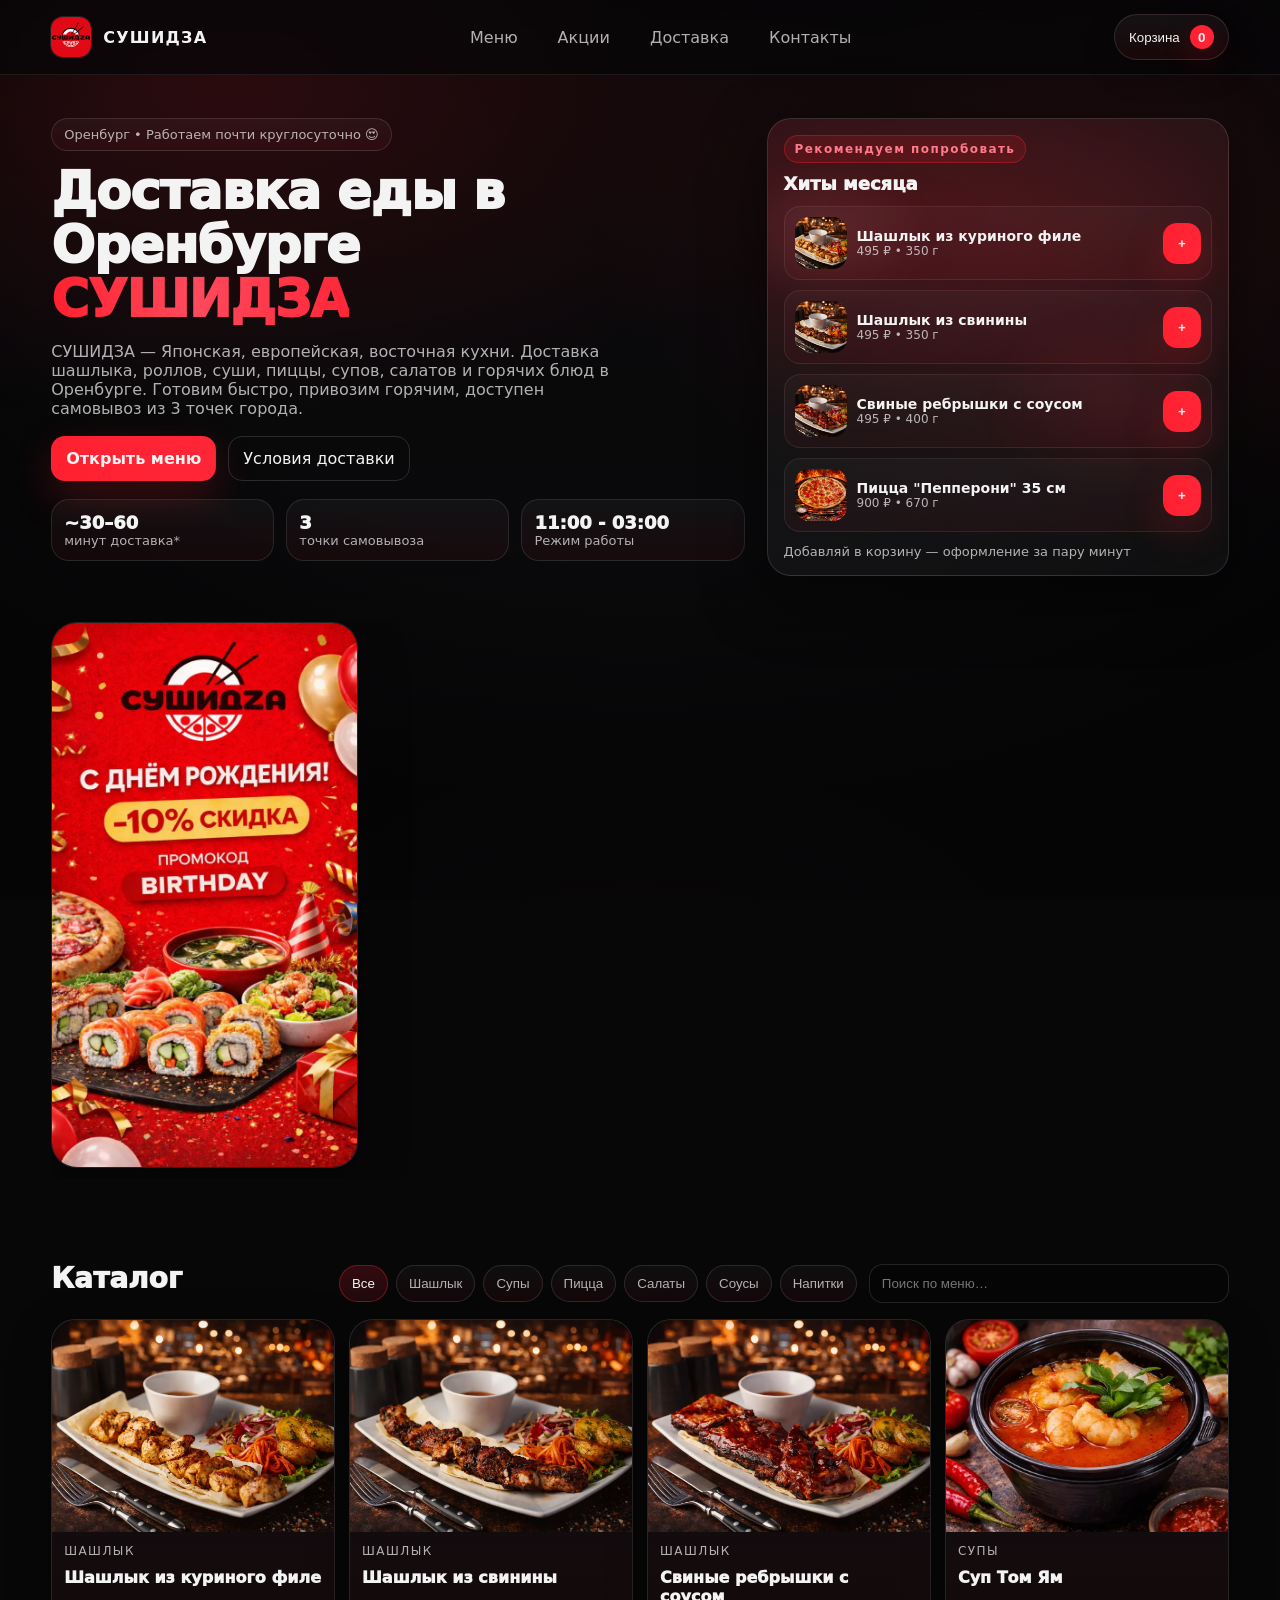
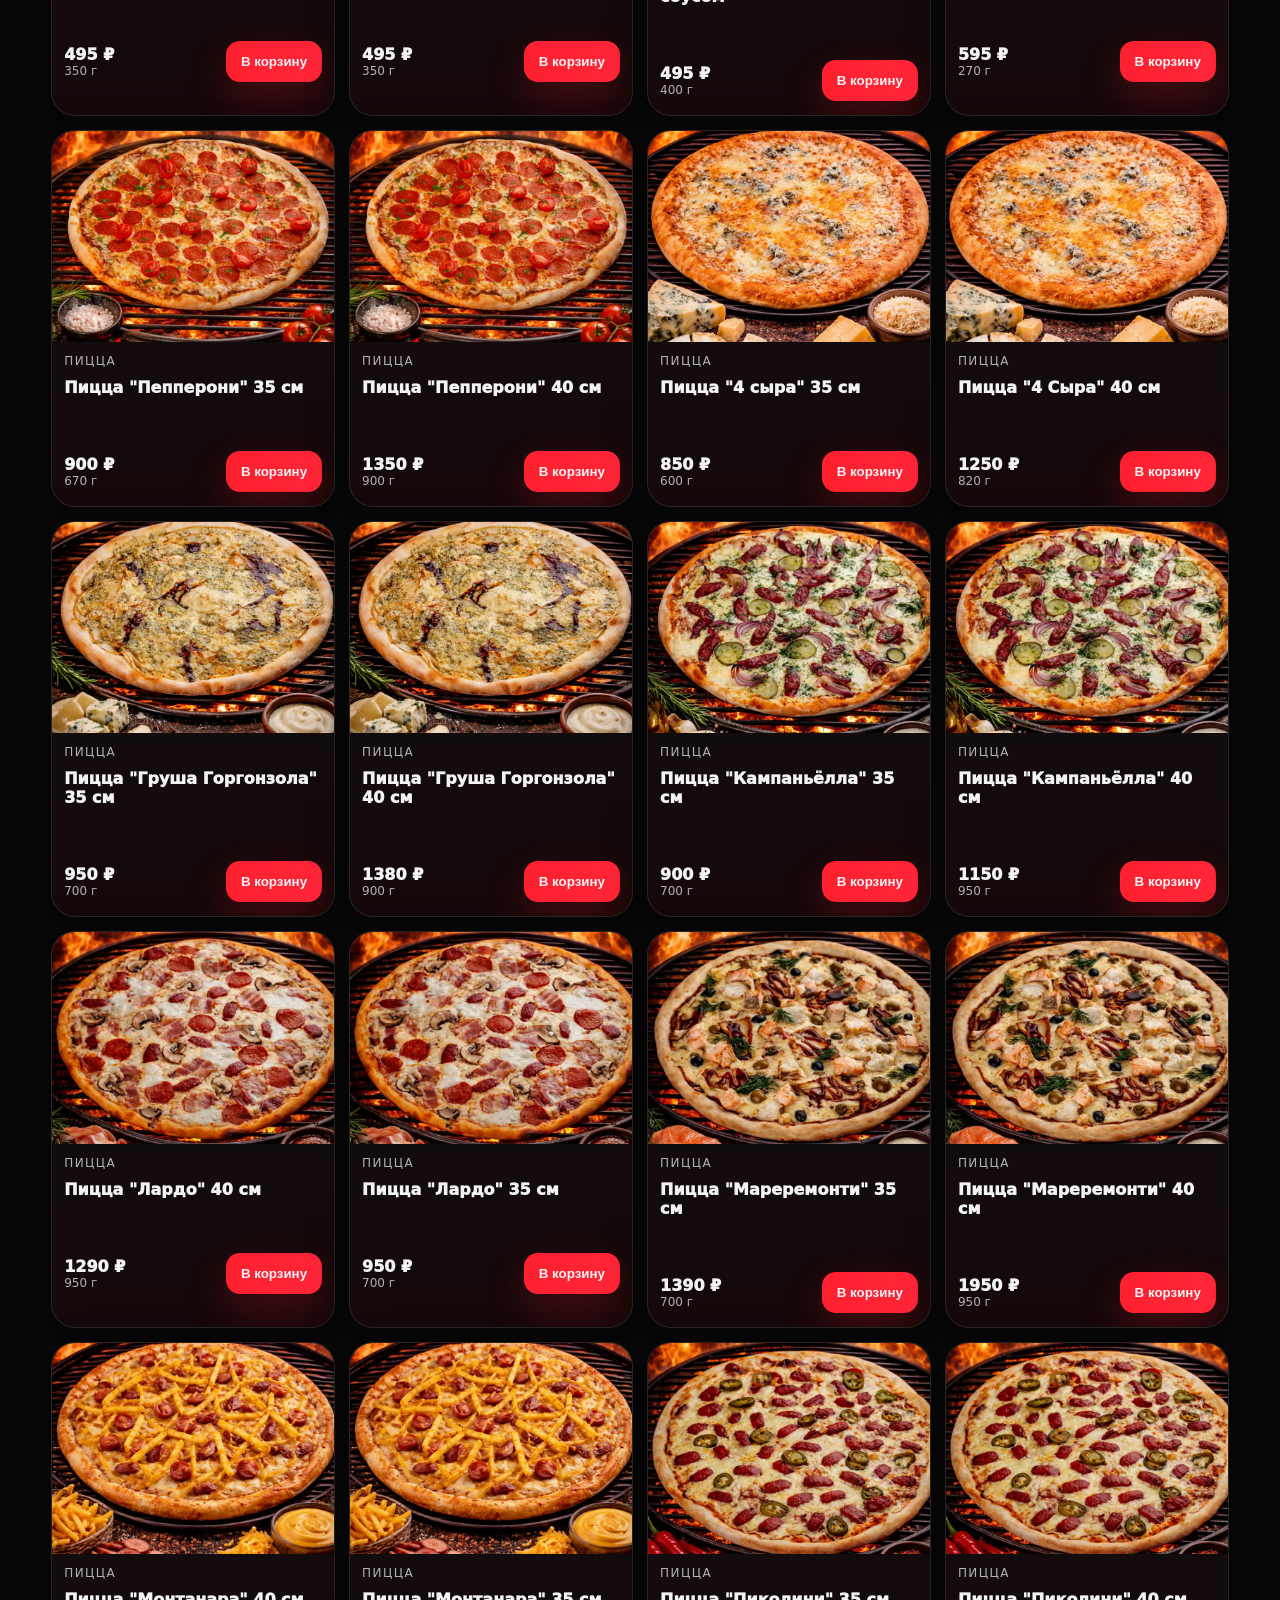
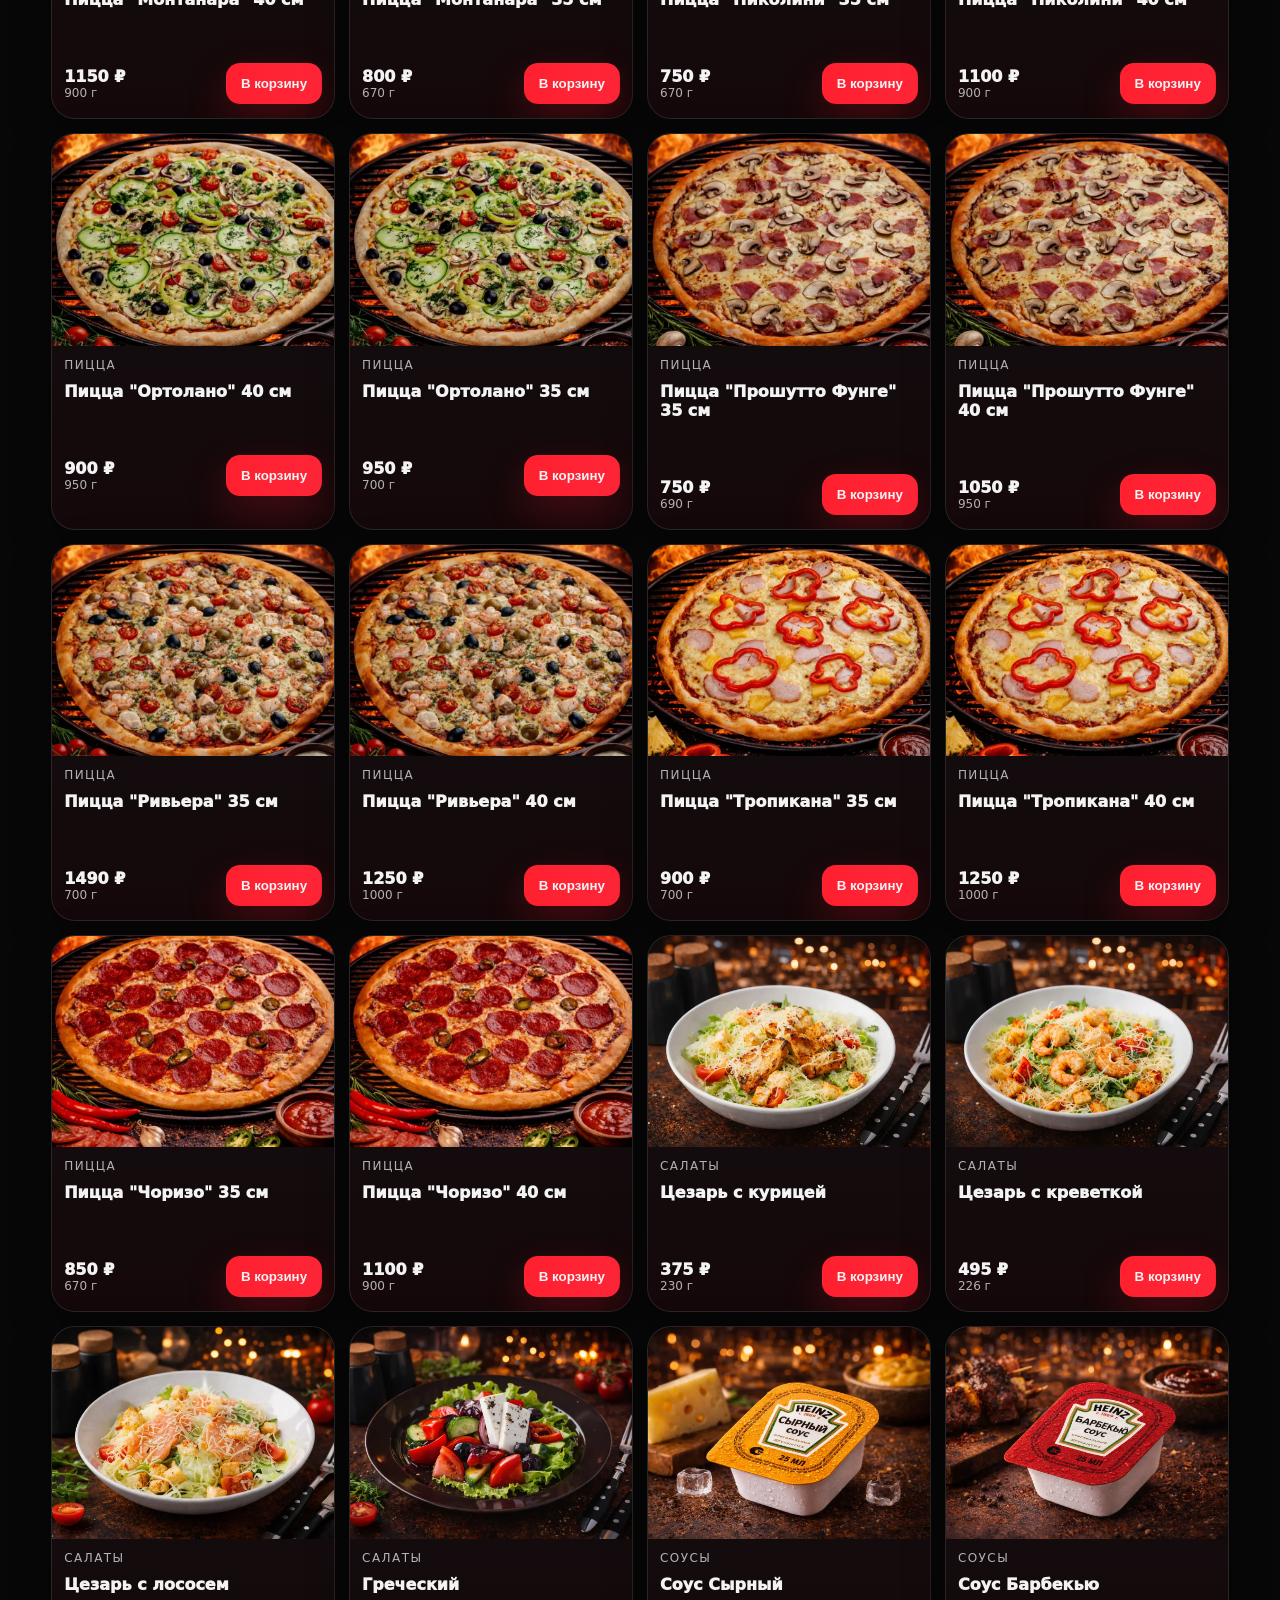
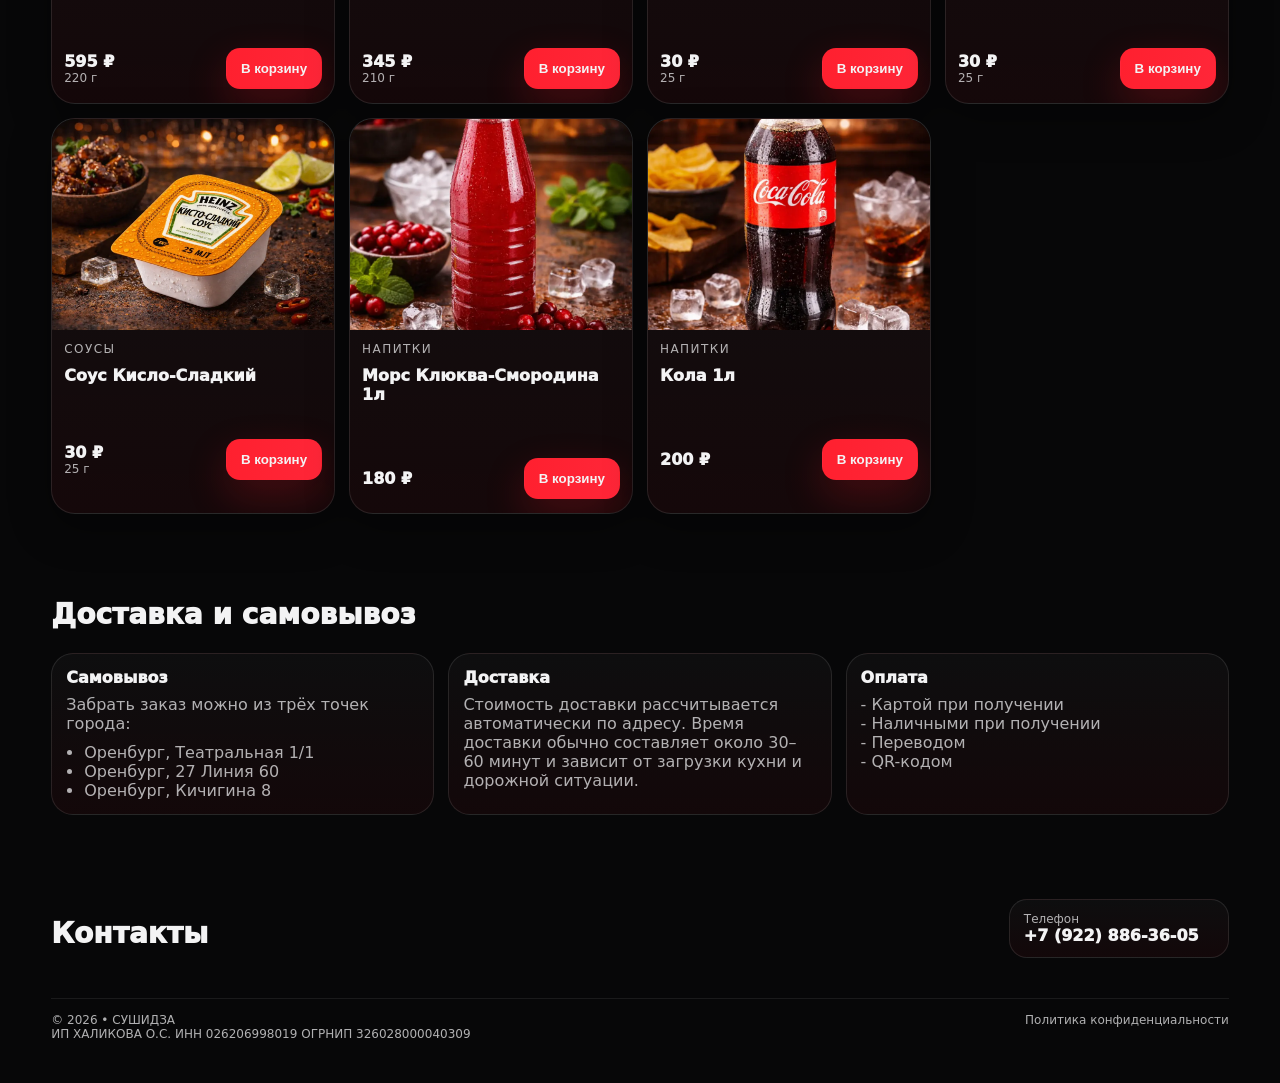
==== index.html @ 2ed4b6df "Update index.html" ====
<!doctype html>
<html lang="ru">
<head>
  <meta charset="utf-8" />
  <meta name="viewport" content="width=device-width,initial-scale=1" />
  <title id="pageTitle">Доставка еды в Оренбурге | СУШИДЗА – шашлык, роллы, пицца, суши</title>
  <meta id="metaDescription" name="description" content="Доставка еды в Оренбурге от СУШИДЗА: шашлык, роллы, суши, пицца, горячие блюда, супы и салаты. Самовывоз из 3 точек, удобный онлайн-заказ и быстрая доставка." />
  <meta name="keywords" content="доставка еды оренбург, доставка оренбург, заказать еду оренбург, еда на дом оренбург, доставка шашлыка оренбург, шашлык оренбург, гриль оренбург, bbq оренбург, доставка шашлыка на дом оренбург, доставка роллов оренбург, роллы оренбург, суши оренбург, доставка суши оренбург, пицца оренбург, доставка пиццы оренбург, горячие блюда оренбург, супы оренбург, салаты оренбург, ужин с доставкой оренбург, самовывоз оренбург, доставка еды круглосуточно оренбург, заказать роллы оренбург, заказать шашлык оренбург, вкусная доставка оренбург, ресторан доставки оренбург">

  <meta name="robots" content="index, follow, max-image-preview:large, max-snippet:-1, max-video-preview:-1" />
  <meta name="author" content="СУШИДЗА" />
  <meta name="geo.region" content="RU-ORE" />
  <meta name="geo.placename" content="Оренбург" />
  <link id="canonicalLink" rel="canonical" href="https://xn--56-6kcxlykhjd.xn--p1ai/" />

  <meta property="og:type" content="website" />
  <meta property="og:locale" content="ru_RU" />
  <meta id="ogSiteName" property="og:site_name" content="СУШИДЗА" />
  <meta id="ogTitle" property="og:title" content="Доставка еды в Оренбурге | СУШИДЗА – роллы, пицца, суши, шашлык" />
  <meta id="ogDescription" property="og:description" content="Доставка еды в Оренбурге: шашлык, пицца, роллы, суши, горячее, супы и салаты. Самовывоз из 3 точек, быстрое оформление заказа онлайн." />
  <meta id="ogUrl" property="og:url" content="https://xn--80ahjc8bm9a.xn--p1ai/" />
  <meta id="ogImage" property="og:image" content="https://xn--80ahjc8bm9a.xn--p1ai/assets/logo.png" />

  <meta name="twitter:card" content="summary_large_image" />
  <meta id="twitterTitle" name="twitter:title" content="Доставка еды в Оренбурге | СУШИДЗА" />
  <meta id="twitterDescription" name="twitter:description" content="Шашлык, роллы, суши, пицца и горячие блюда с доставкой по Оренбургу." />
  <meta id="twitterImage" name="twitter:image" content="https://xn--80ahjc8bm9a.xn--p1ai/assets/logo.png" />

  <script type="application/ld+json">
  {
    "@context": "https://schema.org",
    "@graph": [
      {
        "@type": "Restaurant",
        "@id": "https://xn--56-6kcxlykhjd.xn--p1ai/#restaurant",
        "name": "ПРОЖАРИМ",
        "url": "https://xn--80ahjc8bm9a.xn--p1ai/",
        "image": "https://xn--80ahjc8bm9a.xn--p1ai/assets/logo.png",
        "logo": "https://xn--80ahjc8bm9a.xn--p1ai/assets/logo.png",
        "telephone": ["+7 (922) 886-36-05"],
        "priceRange": "₽₽",
        "currenciesAccepted": "RUB",
        "paymentAccepted": "Наличные, карта, перевод, QR-код",
        "servesCuisine": ["Шашлык", "Гриль", "BBQ", "Пицца", "Суши", "Роллы", "Супы", "Салаты"],
        "areaServed": {
          "@type": "City",
          "name": "Оренбург"
        },
        "address": {
          "@type": "PostalAddress",
          "addressLocality": "Оренбург",
          "addressCountry": "RU"
        },
        "hasOfferCatalog": {
          "@type": "OfferCatalog",
          "name": "Меню доставки",
          "itemListElement": [
            { "@type": "OfferCatalog", "name": "Шашлык" },
            { "@type": "OfferCatalog", "name": "Горячие блюда" },
            { "@type": "OfferCatalog", "name": "Супы" },
            { "@type": "OfferCatalog", "name": "Салаты" },
            { "@type": "OfferCatalog", "name": "Пицца" },
            { "@type": "OfferCatalog", "name": "Напитки" }
          ]
        }
      },
      {
        "@type": "WebSite",
        "@id": "https://xn--80ahjc8bm9a.xn--p1ai/#website",
        "url": "https://xn--80ahjc8bm9a.xn--p1ai/",
        "name": "СУШИДЗА",
        "inLanguage": "ru-RU",
        "potentialAction": {
          "@type": "SearchAction",
          "target": "https://xn--80ahjc8bm9a.xn--p1ai/#menu",
          "query-input": "required name=search_term_string"
        }
      },
      {
        "@type": "BreadcrumbList",
        "itemListElement": [
          {
            "@type": "ListItem",
            "position": 1,
            "name": "Главная",
            "item": "https://xn--80ahjc8bm9a.xn--p1ai/"
          }
        ]
      }
    ]
  }
  </script>
  <link id="faviconLink" rel="icon" href="assets/logo.png" />
  <link id="customThemeStylesheet" rel="stylesheet" href="css/custom-theme.css" />
  <link rel="stylesheet" href="css/style.css" />

  <!-- Yandex Maps -->
  <script defer src="https://api-maps.yandex.ru/2.1/?apikey=62bb0bf1-3235-41f0-b3de-b09cfed11b52&lang=ru_RU"></script>

  <script defer src="js/app.js"></script>
</head>

<body>
  <div class="bg">
    <div class="embers"></div>
    <div class="vignette"></div>
  </div>

  <header class="header">
    <div class="wrap header__row">
      <a class="brand" href="#top" aria-label="СУШИДЗА">
        <img class="brand__logo" id="brandLogo" src="assets/logo.png" alt="СУШИДЗА" />
        <div class="brand__text">
          <div class="brand__name" id="brandName">СУШИДЗА</div>
          <div class="brand__sub" id="brandSub"></div>
        </div>
      </a>

      <nav class="nav">
        <a href="#menu" class="nav__link" id="navMenuLink">Меню</a>
        <a href="#promotions" class="nav__link" id="navPromotionsLink">Акции</a>
        <a href="#delivery" class="nav__link" id="navDeliveryLink">Доставка</a>
        <a href="#contacts" class="nav__link" id="navContactsLink">Контакты</a>
      </nav>

      <button class="cartBtn" id="openCart" type="button">
        <span class="cartBtn__label">Корзина</span>
        <span class="cartBtn__count" id="cartCount">0</span>
      </button>
    </div>
  </header>

  <main id="top">
    <section class="hero">
      <div class="wrap hero__grid">
        <div class="hero__content">
          <div class="pill" id="heroPill">Оренбург • Работаем почти круглосуточно 😍</div>
          <h1 class="hero__title" id="heroTitle">
            <span id="heroTitleText">Доставка еды в Оренбурге</span>
            <span class="grad"><br><span id="heroAccent">СУШИДЗА</span></span>
          </h1>
          <p class="hero__desc" id="heroDesc">
            СУШИДЗА — Японская, европейская, восточная кухни. Доставка шашлыка, роллов, суши, пиццы, супов, салатов и горячих блюд в Оренбурге. Готовим быстро, привозим горячим, доступен самовывоз из 3 точек города.
          </p>
          <div class="hero__cta">
            <a class="btn btn--primary" id="heroPrimaryBtn" href="#menu">Открыть меню</a>
            <a class="btn btn--ghost" id="heroSecondaryBtn" href="#delivery">Условия доставки</a>
          </div>

          <div class="hero__stats" id="heroStats">
            <div class="stat">
              <div class="stat__num">~30–60</div>
              <div class="stat__txt">минут доставка*</div>
            </div>
            <div class="stat">
              <div class="stat__num">3</div>
              <div class="stat__txt">точки самовывоза</div>
            </div>
            <div class="stat">
              <div class="stat__num">11:00 - 03:00</div>
              <div class="stat__txt">Режим работы</div>
            </div>
          </div>
        </div>

        <div class="hero__visual" aria-hidden="true">
          <div class="flameCard">
            <div class="flameCard__badge" id="hitsBadge">Рекомендуем попробовать</div>
            <div class="flameCard__title" id="hitsTitle">Хиты месяца</div>
            <div class="flameCard__list" id="hits"></div>
            <div class="flameCard__hint" id="hitsHint">Добавляй в корзину — оформление за пару минут</div>
          </div>
        </div>
      </div>
    </section>

    <section class="section promotionsSection" id="promotions">
      <div class="wrap">
        <div class="section__head">
          <h2 class="section__title"></h2>
        </div>

        <div class="promoSlider promoSlider--vertical" id="promoSlider" aria-label="Акции ресторана"></div>
      </div>
    </section>

    <section class="section" id="menu">
      <div class="wrap">
        <div class="section__head">
          <h2 class="section__title">Каталог</h2>
          <div class="section__tools">
            <div class="tabs" id="categoryTabs"></div>
            <div class="search">
              <input id="search" type="search" placeholder="Поиск по меню…" autocomplete="off">
            </div>
          </div>
        </div>

        <div class="grid" id="products"></div>
      </div>
    </section>

    <section class="section" id="delivery">
      <div class="wrap">
        <div class="section__head">
          <h2 class="section__title">Доставка и самовывоз</h2>
        </div>

        <div class="infoGrid">
          <article class="infoCard">
            <div class="infoCard__title">Самовывоз</div>
            <div class="infoCard__text">Забрать заказ можно из трёх точек города:</div>
            <ul class="list" id="pickupPoints">
              <li>Оренбург, Театральная 1/1</li>
              <li>Оренбург, 27 Линия 60</li>
              <li>Оренбург, Кичигина 8</li>
            </ul>
          </article>

          <article class="infoCard">
            <div class="infoCard__title">Доставка</div>
            <div class="infoCard__text">Стоимость доставки рассчитывается автоматически по адресу. Время доставки обычно составляет около 30–60 минут и зависит от загрузки кухни и дорожной ситуации.</div>
          </article>

          <article class="infoCard">
            <div class="infoCard__title">Оплата</div>
            <div class="infoCard__text">- Картой при получении<br>- Наличными при получении<br>- Переводом<br>- QR-кодом</div>
          </article>
        </div>
      </div>
    </section>

    <section class="section" id="contacts">
      <div class="wrap">
        <div class="contacts">
          <div>
            <h2 class="section__title" id="contactsTitle">Контакты</h2>
          </div>
          <div class="contacts__cards" id="contactsCards">
            <div class="contactCard">
              <div class="contactCard__label">Телефон</div>
              <a class="contactCard__value" href="tel:+79228863605">+7 (922) 886-36-05</a>
            </div>
            <!--<div class="contactCard">
              <div class="contactCard__label">Телефон</div>
              <a class="contactCard__value" href="tel:+73532603605">+7 (3532) 603-605</a>
            </div>-->
          </div>
        </div>

        <div class="contactActions" id="contactActions">
          <!-- <a class="socialBtn" href="https://vk.com/prozharim" target="_blank" rel="noopener noreferrer" aria-label="ВКонтакте">
            <svg viewBox="0 0 24 24" aria-hidden="true"><path d="M4.6 7.9c.1-.3.4-.4.8-.4h2.7c.3 0 .5.1.6.4.7 1.7 1.4 3 2.3 4.2.3.4.5.5.7.5.2 0 .3-.1.3-.6V8.3c0-.5.1-.8.4-.8h2.4c.2 0 .4.1.5.2.1.1.1.3.1.5v2.1c0 .7 0 1.4-.1 2.1 0 .2.1.3.2.3.1 0 .3-.1.5-.3.9-.9 1.7-2 2.4-3.4.1-.3.4-.4.7-.4h2.7c.4 0 .7.2.5.6-.4 1-.9 1.9-1.5 2.8-.5.8-1.1 1.5-1.8 2.2-.2.2-.2.4 0 .6.7.6 1.3 1.2 1.9 1.9.6.7 1 1.3 1.4 2 .2.4 0 .6-.4.6h-3c-.4 0-.6-.1-.8-.4-.4-.6-.8-1.1-1.3-1.6-.5-.5-.9-.7-1.1-.6-.2.1-.3.3-.3.7v1.2c0 .4-.1.6-.2.7-.1.1-.3.2-.6.2h-1.4c-1 0-2-.4-3-1.1-1-.7-1.9-1.6-2.6-2.7-.8-1.1-1.4-2.4-1.9-3.8-.1-.2-.1-.4 0-.6Z" fill="currentColor"/></svg>
            <span>ВКонтакте</span>
           </a> -->
         <!-- <a class="socialBtn" href="https://www.rustore.ru/" target="_blank" rel="noopener noreferrer" aria-label="RuStore">
            <svg viewBox="0 0 24 24" aria-hidden="true"><path d="M6 4h12a2 2 0 0 1 2 2v12a2 2 0 0 1-2 2H9.5A5.5 5.5 0 0 1 4 14.5V6a2 2 0 0 1 2-2Zm2.2 4.2v7.6h2.2v-2.3h1.3c2 0 3.4-1.1 3.4-2.8 0-1.7-1.4-2.5-3.4-2.5H8.2Zm2.2 1.8h1c.9 0 1.4.3 1.4 1 0 .7-.5 1.1-1.4 1.1h-1V10Z" fill="currentColor"/></svg>
            <span>RuStore</span>
          </a>-->
          <!--<a class="socialBtn" href="assets/app.apk" download aria-label="Скачать APK">
            <svg viewBox="0 0 24 24" aria-hidden="true"><path d="M12 3a1 1 0 0 1 1 1v8.6l2.3-2.3a1 1 0 1 1 1.4 1.4l-4 4a1 1 0 0 1-1.4 0l-4-4a1 1 0 1 1 1.4-1.4L11 12.6V4a1 1 0 0 1 1-1Zm-7 14a1 1 0 0 1 1 1v1h12v-1a1 1 0 1 1 2 0v2a1 1 0 0 1-1 1H5a1 1 0 0 1-1-1v-2a1 1 0 0 1 1-1Z" fill="currentColor"/></svg>
            <span>Приложение на Android (.APK)</span>
          </a>-->
        </div>

        <footer class="footer">
          <div class="footer__line"></div>
          <div class="footer__row">
            <div class="muted" id="footerText">© 2026 • СУШИДЗА<br>ИП ХАЛИКОВА О.С. ИНН 026206998019 ОГРНИП 326028000040309</div>
            <a class="footer__policy" id="footerPolicyLink" href="privacy.html">Политика конфиденциальности</a>
          </div>
        </footer>
      </div>
    </section>
  </main>

  <section class="seoContent" aria-hidden="true">
    <div class="wrap">
      <h2 id="seoTitle">Доставка шашлыка, роллов, суши и пиццы в Оренбурге</h2>
      <div id="seoParagraphs">
      <p>СУШИДЗА — сервис доставки еды в Оренбурге. На сайте можно заказать шашлык, блюда на гриле, пиццу, роллы, суши, супы, салаты, горячее и напитки с доставкой на дом, в офис или на самовывоз.</p>
      <p>Нас ищут по запросам: доставка еды Оренбург, доставка шашлыка Оренбург, шашлык Оренбург, доставка роллов Оренбург, суши Оренбург, пицца Оренбург, еда на дом Оренбург, заказать ужин Оренбург, доставка еды круглосуточно Оренбург.</p>
      <p>Оформить заказ можно онлайн. Доступен самовывоз из точек по адресам: Театральная 1/1, 27 Линия 60, Кичигина 8. Стоимость доставки определяется при оформлении заказа по адресу клиента.</p>
      </div>
    </div>
  </section>


  <!-- CART DRAWER -->
  <div class="drawer" id="cartDrawer" aria-hidden="true">
    <div class="drawer__backdrop" id="closeCart"></div>
    <div class="drawer__panel">
      <div class="drawer__head">
        <div class="drawer__title">Корзина</div>
        <button class="iconBtn" id="closeCart2" type="button" aria-label="Закрыть">✕</button>
      </div>

      <div class="drawer__body">
        <div id="cartItems" class="cartItems"></div>
      </div>

      <div class="drawer__foot">
        <div class="sumRow">
          <div class="muted">Сумма</div>
          <div class="sumVal" id="cartSubtotal">0 ₽</div>
        </div>
        <button class="btn btn--primary w100" id="goCheckout" type="button">Оформить заказ</button>
      </div>
    </div>
  </div>

  <!-- CHECKOUT MODAL -->
  <div class="modal" id="checkoutModal" aria-hidden="true">
    <div class="modal__backdrop" id="closeCheckout"></div>
    <div class="modal__panel">
      <div class="modal__head">
        <div class="modal__title">Оформление заказа</div>
        <button class="iconBtn" id="closeCheckout2" type="button" aria-label="Закрыть">✕</button>
      </div>

      <form class="modal__body" id="checkoutForm">
        <div class="formGrid">
          <div class="field">
            <label>Имя</label>
            <input name="name" required placeholder="">
          </div>
          <div class="field">
            <label>Телефон</label>
            <input id="phoneInput" name="phone" required placeholder="+79999999999" inputmode="numeric" autocomplete="tel">
          </div>
        </div>

        <div class="field">
          <label>Способ получения</label>
          <div class="seg">
            <button class="seg__btn isOn" type="button" data-mode="delivery">Доставка</button>
            <button class="seg__btn" type="button" data-mode="pickup">Самовывоз</button>
          </div>
          <input type="hidden" name="mode" value="delivery">
        </div>

        <!-- Только Самовывоз -->
        <div class="field" id="pickupBlock" hidden>
          <label>Адрес самовывоза</label>
          <div class="selectWrap">
            <select name="pickupAddress" class="selectNative">
              <option>Оренбург, Театральная 1/1</option>
              <option>Оренбург, 27 Линия 60</option>
              <option>Оренбург, Кичигина 8</option>
            </select>
            <span class="selectCaret" aria-hidden="true"></span>
          </div>
        </div>

        <!-- Только Доставка -->
        <div id="deliveryBlock">
          <div class="formGrid">
            <div class="field field--suggest">
              <label>Адрес доставки</label>
              <input
                name="address"
                id="addressInput"
                placeholder=""
                autocomplete="off"
              >
              <div id="addressSuggest"></div>
              <!--<div class="hint">Начните вводить адрес и выберите подсказку или нажмите на карту</div>-->
            </div>
          </div>

          <div class="formGrid formGrid--3">
            <div class="field">
              <label>Подъезд</label>
              <input name="entrance" placeholder="">
            </div>
            <div class="field">
              <label>Этаж</label>
              <input name="floor" placeholder="">
            </div>
            <div class="field">
              <label>Квартира</label>
              <input name="flat" placeholder="">
            </div>
          </div>

          <div class="mapWrap">
            <div class="map" id="map"></div>
            <div class="mapInfo" id="mapInfo" hidden></div>
          </div>
        </div>

        <div class="formGrid">
          <div class="field">
            <label>Оплата</label>
            <div class="selectWrap">
              <select name="payment" id="paymentSelect" class="selectNative">
                <option value="cash">Наличными</option>
                <option value="card">Картой при получении</option>
                <option value="transfer">Переводом курьеру</option>
              </select>
              <span class="selectCaret" aria-hidden="true"></span>
            </div>
          </div>
          <div class="field">
            <label>Когда?</label>
            <div class="seg">
              <button class="seg__btn isOn" type="button" data-time="now">Ближайшее время</button>
              <button class="seg__btn" type="button" data-time="later">Указать дату и время</button>
            </div>
            <input type="hidden" name="whenType" value="now">
            <div id="timeBlock" hidden>
              <input type="datetime-local" name="whenDate">
            </div>
          </div>
        </div>

        <div class="formGrid">
          <div class="field" id="cashChangeBlock">
            <label>Сдача с</label>
            <input name="changeFrom" inputmode="numeric" placeholder="Например 2000">
          </div>
          <div class="field">
            <label>Приборы</label>
            <div class="selectWrap">
              <select id="cutlerySelect" name="cutlery" class="selectNative">
                <option value="1">1 персона</option>
                <option value="2">2 персоны</option>
                <option value="3">3 персоны</option>
                <option value="4">4 персоны</option>
                <option value="5">5 персон</option>
                <option value="6">6 персон</option>
                <option value="7">7 персон</option>
                <option value="8">8 персон</option>
                <option value="9">9 персон</option>
                <option value="10">10 персон</option>
              </select>
              <span class="selectCaret" aria-hidden="true"></span>
            </div>
            <!--<div class="hint">До 5 приборов бесплатно, дальше — 6 ₽ за каждый.</div>-->
          </div>
        </div>

        <div class="field">
          <label>Промокод</label>
          <div class="promoRow">
            <input id="promoCodeInput" name="promoCode" placeholder="Введите промокод" autocomplete="off">
            <button class="btn btn--ghost promoApplyBtn" type="button" id="applyPromoBtn">Применить</button>
          </div>
          <!--<div <class="hint" id="promoHint">Скидка применяется ко всей стоимости заказа, если промокод активен.</div>-->
        </div>

        <div class="field">
          <label>Комментарий</label>
          <input name="comment" placeholder="">
        </div>

        <div class="totalBox">
          <div class="totalRow">
            <span>Сумма</span><b id="sumProducts">0 ₽</b>
          </div>
          <div class="totalRow">
            <span>Доставка</span><b id="sumDelivery">—</b>
          </div>
          <div class="totalRow">
            <span>Приборы</span><b id="sumCutlery">0 ₽</b>
          </div>
          <div class="totalRow" id="nightMarkupRow" hidden>
            <span>Ночь +10%</span><b id="sumNight">0 ₽</b>
          </div>
          <div class="totalRow" id="promoDiscountRow" hidden>
            <span id="discountLabel">Промокод <span id="promoBadge">—</span></span><b id="sumPromoDiscount">0 ₽</b>
          </div>
          <div class="totalRow totalRow--grand">
            <span>Итого</span><b id="sumTotal">0 ₽</b>
          </div>
          <!--<div class="muted small">После отправки заказ улетит в Telegram оператору.</div>-->
        </div>

        <div class="vpn-warning">
  ⚠️ Если заказ не оформляется, то включите VPN<br>Либо закажите по телефону:<br><a href="tel:+79228863605">+7 (922) 886-36-05</a>
        </div>
        
        <button class="btn btn--primary w100" type="submit" id="submitOrder">
          Отправить заказ
        </button>

        <div class="toast" id="toast" role="status" aria-live="polite"></div>
      </form>
    </div>
  </div>
  <button class="backToTop" id="backToTop" type="button" aria-label="Наверх">
    <svg viewBox="0 0 24 24" aria-hidden="true"><path d="M12 5a1 1 0 0 1 .7.3l6 6a1 1 0 1 1-1.4 1.4L13 8.4V19a1 1 0 1 1-2 0V8.4l-4.3 4.3a1 1 0 0 1-1.4-1.4l6-6A1 1 0 0 1 12 5Z" fill="currentColor"/></svg>
  </button>
</body>
</html>
---- css/custom-theme.css ----
/* Дополнительные стили из панели управления */
---- css/style.css ----
:root{
  --bg:#070708;
  --bg2:#0b0b0d;
  --card:rgba(255,255,255,.06);
  --card2:rgba(255,255,255,.08);
  --stroke:rgba(255,255,255,.12);
  --txt:#f3f3f4;
  --muted:rgba(243,243,244,.72);

  --accent:#ff202f;
  --accent2:#ff2638;
  --accentSoft:#ff7a8b;

  --accentRgb:255,32,47;
  --accent2Rgb:255,38,56;
  --accentSoftRgb:255,122,139;

  --shadow: 0 20px 60px rgba(0,0,0,.55);
  --r:18px;
  --r2:24px;
}

*{box-sizing:border-box}
[hidden]{display:none !important;}
html,body{height:100%}

body{
  margin:0;
  font-family:ui-sans-serif,system-ui,-apple-system,Segoe UI,Roboto,Arial;
  background:var(--bg);
  color:var(--txt);
  overflow-x:hidden;
  padding-top:76px;
}

a{color:inherit;text-decoration:none}
.wrap{width:min(1180px,92vw);margin:0 auto}

.bg{
  position:fixed; inset:0;
  background:
    radial-gradient(1200px 600px at 18% 10%, rgba(var(--accentRgb),.14), transparent 55%),
    radial-gradient(900px 600px at 85% 25%, rgba(var(--accent2Rgb),.10), transparent 55%),
    radial-gradient(800px 600px at 50% 120%, rgba(var(--accentSoftRgb),.06), transparent 55%),
    linear-gradient(180deg,var(--bg),var(--bg2));
  z-index:-3;
}

.embers{
  position:absolute; inset:-40px;
  background-image:
    radial-gradient(2px 2px at 20% 30%, rgba(var(--accent2Rgb),.55), transparent 60%),
    radial-gradient(2px 2px at 70% 60%, rgba(var(--accentRgb),.45), transparent 60%),
    radial-gradient(1px 1px at 40% 80%, rgba(var(--accentSoftRgb),.35), transparent 60%),
    radial-gradient(1px 1px at 80% 20%, rgba(var(--accentSoftRgb),.25), transparent 60%);
  filter:blur(.2px);
  opacity:.55;
  animation:float 8s ease-in-out infinite;
}

@keyframes float{
  0%,100%{transform:translateY(0)}
  50%{transform:translateY(18px)}
}

.vignette{
  position:absolute; inset:0;
  background:radial-gradient(1200px 800px at 50% 20%, transparent 45%, rgba(0,0,0,.55) 78%);
  z-index:-2;
}

.header{
  position:fixed;
  top:0; left:0; right:0;
  z-index:20;
  background:rgba(6,6,7,.72);
  backdrop-filter:blur(14px);
  border-bottom:1px solid rgba(255,255,255,.08);
  transform:none !important;
  opacity:1 !important;
  visibility:visible !important;
}

.header__row{
  display:flex; align-items:center; justify-content:space-between;
  padding:14px 0;
  gap:16px;
}

.brand{display:flex; align-items:center; gap:12px}
.brand__logo{
  width:40px; height:40px;
  border-radius:12px;
  box-shadow:0 0 0 1px rgba(255,255,255,.10);
}
.brand__name{font-weight:900; letter-spacing:.08em}
.brand__sub{font-size:12px; color:var(--muted); letter-spacing:.18em}

.nav{display:flex; gap:14px}
.nav__link{
  padding:10px 12px;
  border-radius:999px;
  color:var(--muted);
  border:1px solid transparent;
}
.nav__link:hover{
  color:var(--txt);
  border-color:rgba(255,255,255,.10);
  background:linear-gradient(180deg, rgba(255,255,255,.04), rgba(var(--accentRgb),.06));
}

.cartBtn{
  display:flex; align-items:center; gap:10px;
  padding:10px 14px;
  border-radius:999px;
  border:1px solid rgba(255,255,255,.12);
  background:linear-gradient(180deg, rgba(255,255,255,.05), rgba(var(--accentRgb),.07));
  color:var(--txt);
  cursor:pointer;
  box-shadow:0 12px 32px rgba(0,0,0,.22);
}
.cartBtn:hover{border-color:rgba(255,255,255,.22)}

.cartBtn__count{
  min-width:24px; height:24px;
  border-radius:999px;
  display:grid; place-items:center;
  background:linear-gradient(90deg,var(--accent),var(--accent2));
  font-weight:800;
  box-shadow:0 10px 30px rgba(var(--accentRgb),.22);
}

.hero{padding:42px 0 10px}

.hero__grid{
  display:grid;
  grid-template-columns:1.2fr .8fr;
  gap:22px;
  align-items:stretch;
}

@media (max-width:920px){
  .nav{display:none}
  .hero__grid{grid-template-columns:1fr}
}

.pill{
  display:inline-flex; gap:10px; align-items:center;
  padding:8px 12px;
  border-radius:999px;
  border:1px solid rgba(255,255,255,.12);
  background:linear-gradient(180deg, rgba(255,255,255,.04), rgba(var(--accentRgb),.06));
  color:var(--muted);
  font-size:13px;
}

.hero__title{
  margin:14px 0 8px;
  font-size:clamp(34px,4vw,54px);
  line-height:1.05;
  font-weight:950;
  letter-spacing:-.02em;
}

.grad{
  background:linear-gradient(90deg, var(--accent) 0%, #ff4a5d 48%, var(--accent2) 100%);
  -webkit-background-clip:text;
  background-clip:text;
  color:transparent;
}

.hero__desc{color:var(--muted); font-size:16px; max-width:56ch}
.hero__cta{display:flex; gap:12px; margin:18px 0; flex-wrap:wrap}

.btn{
  border:1px solid rgba(255,255,255,.14);
  background:linear-gradient(180deg, rgba(255,255,255,.04), rgba(var(--accentRgb),.06));
  color:var(--txt);
  padding:12px 14px;
  border-radius:14px;
  cursor:pointer;
  display:inline-flex; align-items:center; justify-content:center;
  gap:10px;
}
.btn:hover{border-color:rgba(255,255,255,.26)}

.btn--primary{
  border-color:transparent;
  background:linear-gradient(90deg,var(--accent),var(--accent2));
  box-shadow:0 16px 40px rgba(var(--accentRgb),.22);
  font-weight:900;
}
.btn--primary:hover{filter:saturate(1.06) brightness(1.02)}
.btn--ghost{background:transparent}
.w100{width:100%}

.hero__stats{
  display:grid;
  grid-template-columns:repeat(3,1fr);
  gap:12px;
  margin-top:8px;
}

.stat{
  border:1px solid rgba(255,255,255,.10);
  background:linear-gradient(180deg, rgba(255,255,255,.04), rgba(var(--accentRgb),.06));
  border-radius:var(--r);
  padding:12px;
}
.stat__num{font-weight:950; font-size:18px}
.stat__txt{color:var(--muted); font-size:13px}

.flameCard{
  height:100%;
  border-radius:var(--r2);
  border:1px solid rgba(255,255,255,.12);
  background:
    radial-gradient(900px 400px at 30% 20%, rgba(var(--accentRgb),.18), transparent 55%),
    rgba(255,255,255,.04);
  box-shadow:var(--shadow);
  padding:16px;
  position:relative;
  overflow:hidden;
}
.flameCard::after{
  content:"";
  position:absolute; inset:-60px;
  background:
    radial-gradient(180px 120px at 20% 30%, rgba(var(--accentSoftRgb),.22), transparent 60%),
    radial-gradient(220px 160px at 70% 60%, rgba(var(--accentRgb),.18), transparent 60%);
  filter:blur(14px);
  opacity:.65;
}
.flameCard > *{position:relative; z-index:1}

.flameCard__badge{
  display:inline-flex;
  padding:6px 10px;
  border-radius:999px;
  background:rgba(var(--accentRgb),.14);
  border:1px solid rgba(var(--accentRgb),.35);
  color:var(--accentSoft);
  font-weight:900;
  letter-spacing:.12em;
  font-size:12px;
}
.flameCard__title{margin:10px 0 12px; font-weight:950; font-size:18px}
.flameCard__list{display:grid; gap:10px}
.flameCard__hint{margin-top:12px; color:var(--muted); font-size:13px}

.section{padding:42px 0}
.section--dark{
  background:rgba(255,255,255,.02);
  border-top:1px solid rgba(255,255,255,.06);
  border-bottom:1px solid rgba(255,255,255,.06);
}

.section__head{
  display:flex; align-items:flex-end; justify-content:space-between;
  gap:16px; flex-wrap:wrap;
}
.section__title{margin:0 0 8px; font-size:28px; font-weight:950}
.section__tools{display:flex; gap:12px; align-items:center; flex-wrap:wrap}

.tabs{display:flex; gap:8px; flex-wrap:wrap}
.tab{
  padding:10px 12px;
  border-radius:999px;
  border:1px solid rgba(255,255,255,.12);
  background:linear-gradient(180deg, rgba(255,255,255,.03), rgba(var(--accentRgb),.06));
  color:var(--muted);
  cursor:pointer;
}
.tab.isOn{
  color:var(--txt);
  border-color:rgba(var(--accentRgb),.40);
  background:linear-gradient(180deg, rgba(var(--accentRgb),.18), rgba(var(--accent2Rgb),.10));
}

.search input{
  width:min(360px,86vw);
  padding:11px 12px;
  border-radius:14px;
  border:1px solid rgba(255,255,255,.12);
  background:rgba(0,0,0,.25);
  color:var(--txt);
  outline:none;
}
.search input:focus{border-color:rgba(var(--accentRgb),.45)}

.grid{
  display:grid;
  grid-template-columns:repeat(4,1fr);
  gap:14px;
  margin-top:16px;
}
@media (max-width:1100px){ .grid{grid-template-columns:repeat(3,1fr)} }
@media (max-width:780px){ .grid{grid-template-columns:repeat(2,1fr)} }

.card{
  border-radius:var(--r2);
  border:1px solid rgba(255,255,255,.10);
  background:linear-gradient(180deg, rgba(255,255,255,.04), rgba(var(--accentRgb),.06));
  overflow:hidden;
  display:flex;
  flex-direction:column;
  box-shadow:0 14px 40px rgba(0,0,0,.35);
  transition:transform .15s ease,border-color .15s ease;
}
.card:hover{transform:translateY(-2px); border-color:rgba(255,255,255,.18)}
.card__img{aspect-ratio:4/3; width:100%; object-fit:cover; background:#111}
.card__body{padding:12px 12px 14px; display:grid; gap:10px}
.card__cat{color:var(--muted); font-size:12px; letter-spacing:.12em; text-transform:uppercase}
.card__nameRow{display:flex; align-items:center; justify-content:space-between; gap:10px}
.card__name{font-weight:950}
.card__desc{color:var(--muted); font-size:13px; min-height:34px}
.card__row{display:flex; justify-content:space-between; align-items:center; gap:10px}
.price{font-weight:950}
.meta{color:var(--muted); font-size:12px}
.hitRow{display:flex; align-items:center; justify-content:space-between; gap:8px}
.variantSelect{
  min-width:84px;
  max-width:132px;
  padding:7px 28px 7px 10px;
  border-radius:999px;
  border:1px solid rgba(255,255,255,.12);
  background:linear-gradient(180deg, rgba(255,255,255,.08), rgba(var(--accentRgb),.08));
  color:var(--txt);
  font:inherit;
  font-size:12px;
  font-weight:800;
  outline:none;
  appearance:none;
  -webkit-appearance:none;
  background-image:linear-gradient(45deg, transparent 50%, rgba(255,255,255,.75) 50%),linear-gradient(135deg, rgba(255,255,255,.75) 50%, transparent 50%);
  background-position:calc(100% - 14px) calc(50% - 1px), calc(100% - 9px) calc(50% - 1px);
  background-size:5px 5px, 5px 5px;
  background-repeat:no-repeat;
}
.variantSelect:focus{border-color:rgba(var(--accentRgb),.45)}
.variantSelect--small{min-width:74px; max-width:106px; padding-right:24px; font-size:11px}
@media (max-width:560px){
  .card__nameRow{align-items:flex-start; flex-direction:column}
  .variantSelect{max-width:100%; width:100%}
}

.drawer,.modal{position:fixed; inset:0; display:none; z-index:50}
.drawer.isOn,.modal.isOn{display:block}
.drawer__backdrop,.modal__backdrop{position:absolute; inset:0; background:rgba(0,0,0,.66)}

.drawer__panel{
  position:absolute; right:0; top:0; bottom:0;
  width:min(420px,94vw);
  background:linear-gradient(180deg, rgba(16,8,10,.96), rgba(10,10,12,.96));
  border-left:1px solid rgba(255,255,255,.10);
  backdrop-filter:blur(16px);
  display:flex; flex-direction:column;
}

.drawer__head,.modal__head{
  display:flex; align-items:center; justify-content:space-between;
  padding:14px;
  border-bottom:1px solid rgba(255,255,255,.08);
}

.drawer__title,.modal__title{font-weight:950; font-size:16px}

.iconBtn{
  border:1px solid rgba(255,255,255,.12);
  background:linear-gradient(180deg, rgba(255,255,255,.05), rgba(var(--accentRgb),.07));
  color:var(--txt);
  border-radius:12px;
  padding:8px 10px;
  cursor:pointer;
}

.drawer__body{padding:12px 14px; overflow:auto; flex:1}
.drawer__foot{padding:14px; border-top:1px solid rgba(255,255,255,.08)}
.sumRow{display:flex; justify-content:space-between; align-items:center; margin-bottom:10px}
.sumVal{font-weight:950}

.cartItems{display:grid; gap:10px}
.cartItem{
  display:grid;
  grid-template-columns:52px 1fr auto;
  gap:10px; align-items:center;
  border:1px solid rgba(255,255,255,.08);
  background:linear-gradient(180deg, rgba(255,255,255,.03), rgba(var(--accentRgb),.05));
  border-radius:16px;
  padding:10px;
}
.cartItem img{width:52px; height:52px; border-radius:14px; object-fit:cover}
.cartItem__name{font-weight:900; font-size:14px}
.cartItem__meta{color:var(--muted); font-size:12px}

.qty{display:flex; gap:8px; align-items:center}
.qty button{
  width:34px; height:34px;
  border-radius:12px;
  border:1px solid rgba(255,255,255,.12);
  background:linear-gradient(180deg, rgba(255,255,255,.05), rgba(var(--accentRgb),.07));
  color:var(--txt);
  cursor:pointer;
  box-shadow:0 12px 32px rgba(0,0,0,.22);
}
.qty span{min-width:18px; text-align:center; font-weight:900}

.modal__panel{
  position:absolute; left:50%; top:50%;
  transform:translate(-50%,-50%);
  width:min(860px,94vw);
  max-height:90vh;
  overflow:hidden;
  background:linear-gradient(180deg, rgba(16,8,10,.96), rgba(10,10,12,.96));
  border:1px solid rgba(255,255,255,.12);
  border-radius:24px;
  box-shadow:var(--shadow);
  backdrop-filter:blur(16px);
}

.modal__body{padding:14px; overflow:auto; max-height:calc(90vh - 58px)}
.field{display:grid; gap:8px; margin-bottom:12px}
label{color:var(--muted); font-size:13px}

input,select{
  padding:12px 12px;
  border-radius:14px;
  border:1px solid rgba(255,255,255,.12);
  background:rgba(0,0,0,.26);
  color:var(--txt);
  outline:none;
}
input:focus,select:focus{border-color:rgba(var(--accentRgb),.45)}

.selectWrap{
  position:relative;
}

.selectNative{
  width:100%;
  appearance:none;
  -webkit-appearance:none;
  -moz-appearance:none;
  padding-right:44px;
  cursor:pointer;
  background:
    linear-gradient(180deg, rgba(255,255,255,.04), rgba(255,255,255,.02)),
    rgba(0,0,0,.26);
  box-shadow: inset 0 1px 0 rgba(255,255,255,.04);
}

.selectWrap:hover .selectNative{
  border-color:rgba(var(--accentRgb),.28);
}

.selectCaret{
  pointer-events:none;
  position:absolute;
  right:14px;
  top:50%;
  width:10px;
  height:10px;
  border-right:2px solid rgba(255,255,255,.78);
  border-bottom:2px solid rgba(255,255,255,.78);
  transform:translateY(-60%) rotate(45deg);
  opacity:.82;
}

.selectWrap::before{
  content:"";
  position:absolute;
  right:38px;
  top:10px;
  bottom:10px;
  width:1px;
  background:rgba(255,255,255,.08);
}

.formGrid{display:grid; grid-template-columns:1fr 1fr; gap:12px}
@media (max-width:760px){ .formGrid{grid-template-columns:1fr} }

.formGrid--3{grid-template-columns:repeat(3,1fr)}
@media (max-width:760px){ .formGrid--3{grid-template-columns:1fr} }

.seg{display:flex; gap:10px}
.seg__btn{
  flex:1;
  padding:12px;
  border-radius:14px;
  border:1px solid rgba(255,255,255,.12);
  background:linear-gradient(180deg, rgba(255,255,255,.03), rgba(var(--accentRgb),.06));
  color:var(--muted);
  cursor:pointer;
  font-weight:900;
}
.seg__btn.isOn{
  color:var(--txt);
  border-color:rgba(var(--accentRgb),.40);
  background:linear-gradient(180deg, rgba(var(--accentRgb),.18), rgba(var(--accent2Rgb),.10));
}

.hint{color:var(--muted); font-size:12px}

.mapWrap{
  border-radius:18px;
  overflow:hidden;
  border:1px solid rgba(255,255,255,.10);
}
.map{height:320px; background:#111}
.mapInfo{
  padding:10px 12px;
  border-top:1px solid rgba(255,255,255,.08);
  color:var(--muted);
  font-size:13px;
  background:linear-gradient(180deg, rgba(255,255,255,.03), rgba(var(--accentRgb),.05));
}

.totalBox{
  border:1px solid rgba(255,255,255,.10);
  background:linear-gradient(180deg, rgba(255,255,255,.03), rgba(var(--accentRgb),.05));
  border-radius:18px;
  padding:12px;
  margin:12px 0;
}
.totalRow{display:flex; justify-content:space-between; padding:6px 2px}
.totalRow--grand{
  border-top:1px solid rgba(255,255,255,.08);
  margin-top:6px;
  padding-top:10px;
}
.small{font-size:12px}

.infoGrid{
  display:grid;
  grid-template-columns:repeat(3,1fr);
  gap:14px;
  margin-top:14px;
}
@media (max-width:900px){ .infoGrid{grid-template-columns:1fr} }

.infoCard{
  border:1px solid rgba(255,255,255,.10);
  background:linear-gradient(180deg, rgba(255,255,255,.03), rgba(var(--accentRgb),.05));
  border-radius:22px;
  padding:14px;
}
.infoCard__title{font-weight:950; margin-bottom:8px}
.infoCard__text{color:var(--muted)}
.list{margin:10px 0 0; padding-left:18px; color:var(--muted)}

.contacts{
  display:flex; align-items:flex-end; justify-content:space-between;
  gap:16px; flex-wrap:wrap;
}
.contacts__cards{display:flex; gap:12px; flex-wrap:wrap}

.contactCard{
  border:1px solid rgba(255,255,255,.10);
  background:linear-gradient(180deg, rgba(255,255,255,.03), rgba(var(--accentRgb),.05));
  border-radius:18px;
  padding:12px 14px;
  min-width:220px;
}
.contactCard__label{color:var(--muted); font-size:12px}
.contactCard__value{font-weight:950; font-size:16px}

.footer{margin-top:22px}
.footer__line{height:1px; background:rgba(255,255,255,.08); margin:14px 0}
.footer__row{display:flex; justify-content:space-between; gap:12px; flex-wrap:wrap; font-size:12px}
.muted{color:var(--muted)}

.toast{
  display:none;
  margin-top:10px;
  padding:10px 12px;
  border-radius:14px;
  border:1px solid rgba(255,255,255,.12);
  background:linear-gradient(180deg, rgba(255,255,255,.04), rgba(var(--accentRgb),.06));
  color:var(--txt);
}
.toast.isOn{display:block}

.field--suggest{position:relative}

#addressSuggest{
  position:absolute;
  left:0; right:0;
  top:calc(100% + 6px);
  background:linear-gradient(180deg, rgba(18,8,10,.98), rgba(12,12,14,.98));
  border:1px solid rgba(255,255,255,.12);
  border-radius:12px;
  overflow:hidden;
  z-index:9999;
  max-height:240px;
  overflow-y:auto;
  box-shadow:0 18px 50px rgba(0,0,0,.55);
}

#addressSuggest .suggest__item{
  padding:10px 12px;
  cursor:pointer;
  color:rgba(255,255,255,.88);
}
#addressSuggest .suggest__item:hover{
  background:linear-gradient(180deg, rgba(255,255,255,.08), rgba(var(--accentRgb),.08));
}

/* ===== Fancy cart / custom selects / scrollbars ===== */
.cartBtn--pulse{
  animation:cartPulse .48s ease;
}

@keyframes cartPulse{
  0%{transform:scale(1)}
  45%{transform:scale(1.08)}
  100%{transform:scale(1)}
}

.flyToCart{
  position:fixed;
  z-index:99999;
  object-fit:cover;
  border-radius:18px;
  pointer-events:none;
  box-shadow:0 18px 40px rgba(0,0,0,.42);
  transition:transform .62s cubic-bezier(.2,.8,.2,1), opacity .62s ease;
  will-change:transform, opacity;
}

html{
  scrollbar-color: rgb(var(--accent2Rgb)) rgba(255,255,255,.08);
  scrollbar-width:thin;
}

*::-webkit-scrollbar{
  width:10px;
  height:10px;
}

*::-webkit-scrollbar-track{
  background:rgba(255,255,255,.05);
  border-radius:999px;
}

*::-webkit-scrollbar-thumb{
  background:linear-gradient(180deg, rgba(var(--accentRgb),.95), rgba(var(--accent2Rgb),.95));
  border-radius:999px;
  border:2px solid rgba(0,0,0,.15);
}

*::-webkit-scrollbar-thumb:hover{
  background:linear-gradient(180deg, rgba(var(--accentSoftRgb),.95), rgba(var(--accent2Rgb),.98));
}

.drawer__body,
.modal__body,
#addressSuggest{
  scrollbar-gutter:stable;
}

select option{
  background:#121214;
  color:var(--txt);
}

/* Promo / links / privacy */
.promoRow{display:grid;grid-template-columns:1fr auto;gap:10px;align-items:center}
.promoApplyBtn{white-space:nowrap;min-width:132px}
#promoBadge{display:inline-flex;align-items:center;justify-content:center;min-width:56px;padding:3px 8px;border-radius:999px;border:1px solid rgba(var(--accent2Rgb),.35);background:linear-gradient(180deg, rgba(var(--accentRgb),.18), rgba(var(--accent2Rgb),.12));color:var(--accentSoft);font-size:12px;font-weight:800;margin-left:6px}
.contactActions{display:flex;gap:10px;flex-wrap:wrap;margin-top:18px;justify-content:center}
.socialBtn{display:inline-flex;align-items:center;gap:10px;padding:10px 14px;border-radius:14px;border:1px solid rgba(255,255,255,.10);background:linear-gradient(180deg, rgba(255,255,255,.04), rgba(var(--accentRgb),.06));color:var(--txt);transition:transform .18s ease,border-color .18s ease,background .18s ease}
.socialBtn:hover{transform:translateY(-1px);border-color:rgba(var(--accent2Rgb),.38);background:rgba(var(--accentRgb),.12)}
.socialBtn svg{width:18px;height:18px;flex:0 0 18px}
.footer__policy{color:var(--muted);transition:color .18s ease}
.footer__policy:hover{color:var(--accentSoft)}
.policyPage .policyWrap{padding:34px 0 54px}
.policyCard{border:1px solid rgba(255,255,255,.10);background:linear-gradient(180deg, rgba(255,255,255,.04), rgba(var(--accentRgb),.06));border-radius:24px;padding:22px;box-shadow:0 14px 40px rgba(0,0,0,.25)}
.policyCard h1,.policyCard h2{margin:0 0 12px}
.policyCard h2{margin-top:24px;font-size:20px}
.policyCard p,.policyCard li{color:var(--muted);line-height:1.65}
.policyCard ul{margin:8px 0 0;padding-left:18px}

/* Promotions / back to top */
.promotionsSection{padding-top:12px}

.promoSlider{
  display:flex;
  gap:18px;
  margin-top:16px;
}

.promoSlider--vertical{
  overflow-x:auto;
  overflow-y:hidden;
  padding-bottom:10px;
  scroll-snap-type:x proximity;
  -webkit-overflow-scrolling:touch;
}

.promoSlider--vertical::-webkit-scrollbar{
  height:8px;
}

.promoSlider--vertical::-webkit-scrollbar-thumb{
  background:linear-gradient(90deg, rgba(var(--accentRgb),.72), rgba(var(--accent2Rgb),.72));
  border-radius:999px;
}

.promoSlide{
  position:relative;
  flex:0 0 clamp(220px, 24vw, 320px);
  aspect-ratio:9 / 16;
  border-radius:26px;
  overflow:hidden;
  border:1px solid rgba(255,255,255,.10);
  background:#0b0b0d;
  box-shadow:0 18px 48px rgba(0,0,0,.34);
  scroll-snap-align:start;
}

.promoSlide__img{
  display:block;
  width:100%;
  height:100%;
  object-fit:cover;
  object-position:center;
  background:#0b0b0d;
}

.promoSlide__content{
  display:none;
}

.promoSlide::before,
.promoSlide::after{
  display:none;
}

@media (max-width:900px){
  .promoSlider{
    gap:14px;
  }

  .promoSlide{
    flex-basis:min(72vw, 280px);
    border-radius:22px;
  }
}

.backToTop{
  position:fixed;
  right:20px;
  bottom:20px;
  width:52px;
  height:52px;
  display:grid;
  place-items:center;
  border-radius:18px;
  border:1px solid rgba(var(--accent2Rgb),.25);
  background:linear-gradient(180deg,rgba(var(--accentRgb),.95),rgba(var(--accent2Rgb),.95));
  color:#fff;
  box-shadow:0 18px 34px rgba(var(--accentRgb),.28);
  cursor:pointer;
  z-index:60;
  opacity:0;
  transform:translateY(16px) scale(.92);
  pointer-events:none;
  transition:opacity .22s ease,transform .22s ease,filter .18s ease;
}
.backToTop.isOn{opacity:1;transform:translateY(0) scale(1);pointer-events:auto}
.backToTop:hover{filter:brightness(1.06) saturate(1.04)}
.backToTop svg{width:22px;height:22px}


.businessNotice{padding:12px 14px;border-radius:16px;background:rgba(var(--accentRgb),.12);border:1px solid rgba(var(--accentRgb),.22);color:#ffd7dd;font-size:13px;line-height:1.45;margin:0 0 14px;}
.seg__btn.isDisabled{opacity:.45;cursor:not-allowed;pointer-events:none;}


.seoContent{position:absolute!important;left:-9999px!important;top:auto!important;width:1px!important;height:1px!important;overflow:hidden!important;opacity:0!important;pointer-events:none!important;}

:root[data-theme-mode="light"] body{
  color:var(--txt);
}
:root[data-theme-mode="light"] .header{
  background:rgba(255,255,255,.78);
  border-bottom:1px solid rgba(15,23,42,.08);
}
:root[data-theme-mode="light"] .nav__link,
:root[data-theme-mode="light"] .hero__desc,
:root[data-theme-mode="light"] .stat__txt,
:root[data-theme-mode="light"] .infoCard__text,
:root[data-theme-mode="light"] .muted,
:root[data-theme-mode="light"] .contactCard__label,
:root[data-theme-mode="light"] .flameCard__hint{
  color:var(--muted);
}
:root[data-theme-mode="light"] .cartBtn,
:root[data-theme-mode="light"] .btn,
:root[data-theme-mode="light"] .pill,
:root[data-theme-mode="light"] .stat,
:root[data-theme-mode="light"] .card,
:root[data-theme-mode="light"] .infoCard,
:root[data-theme-mode="light"] .contactCard,
:root[data-theme-mode="light"] .product,
:root[data-theme-mode="light"] .drawer,
:root[data-theme-mode="light"] .modal__dialog,
:root[data-theme-mode="light"] .search input,
:root[data-theme-mode="light"] .selectNative,
:root[data-theme-mode="light"] .field input,
:root[data-theme-mode="light"] .field textarea,
:root[data-theme-mode="light"] .field select{
  border-color:rgba(15,23,42,.1);
  background:rgba(255,255,255,.82);
  color:var(--txt);
}
:root[data-theme-mode="light"] .bg{
  background:
    radial-gradient(1200px 600px at 18% 10%, rgba(var(--accentRgb),.10), transparent 55%),
    radial-gradient(900px 600px at 85% 25%, rgba(var(--accent2Rgb),.08), transparent 55%),
    radial-gradient(800px 600px at 50% 120%, rgba(var(--accentSoftRgb),.06), transparent 55%),
    linear-gradient(180deg,var(--bg),var(--bg2));
}

.vpn-warning {
  font-size: 12px;
  color: rgba(255, 255, 255, 0.65);
  text-align: center;
  margin-bottom: 10px;
  padding: 8px 12px;

  backdrop-filter: blur(8px);
  background: rgba(255, 255, 255, 0.05);

  border: 1px solid rgba(255, 255, 255, 0.08);
  border-radius: 12px;
}
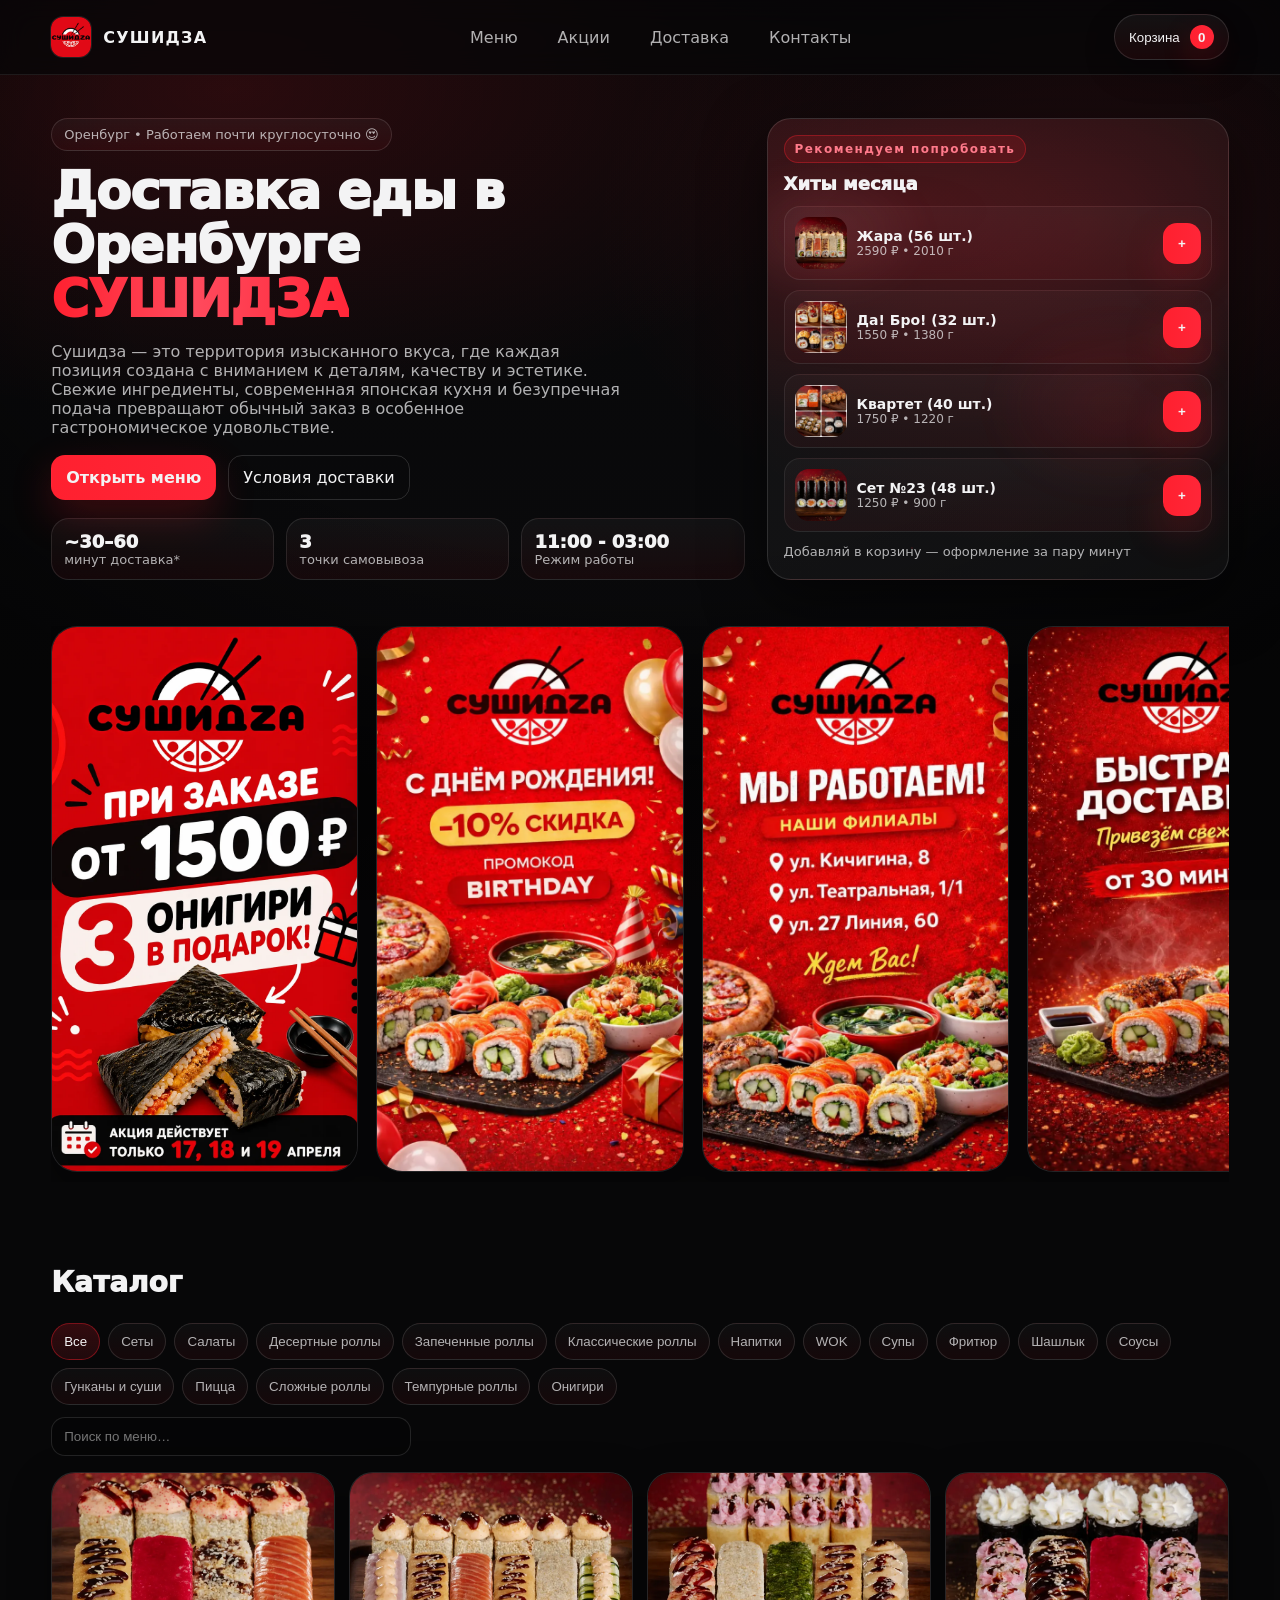
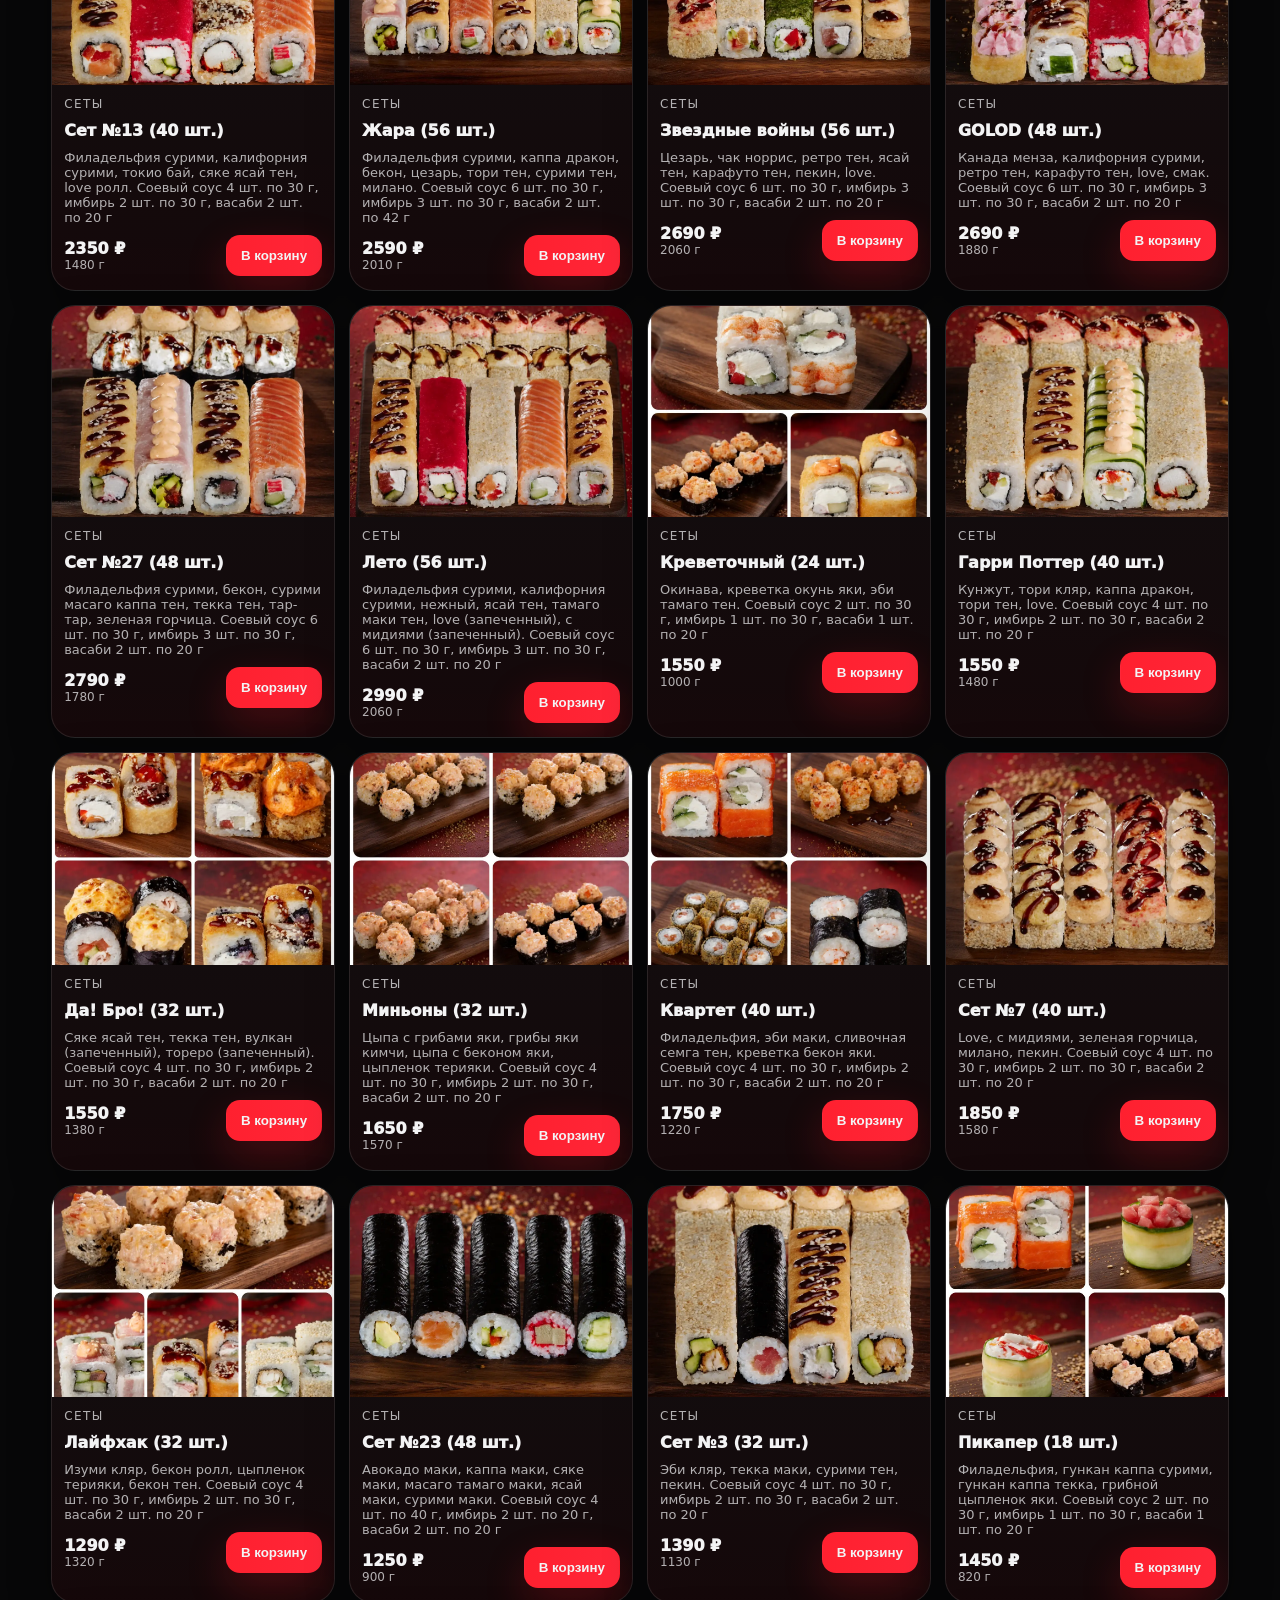
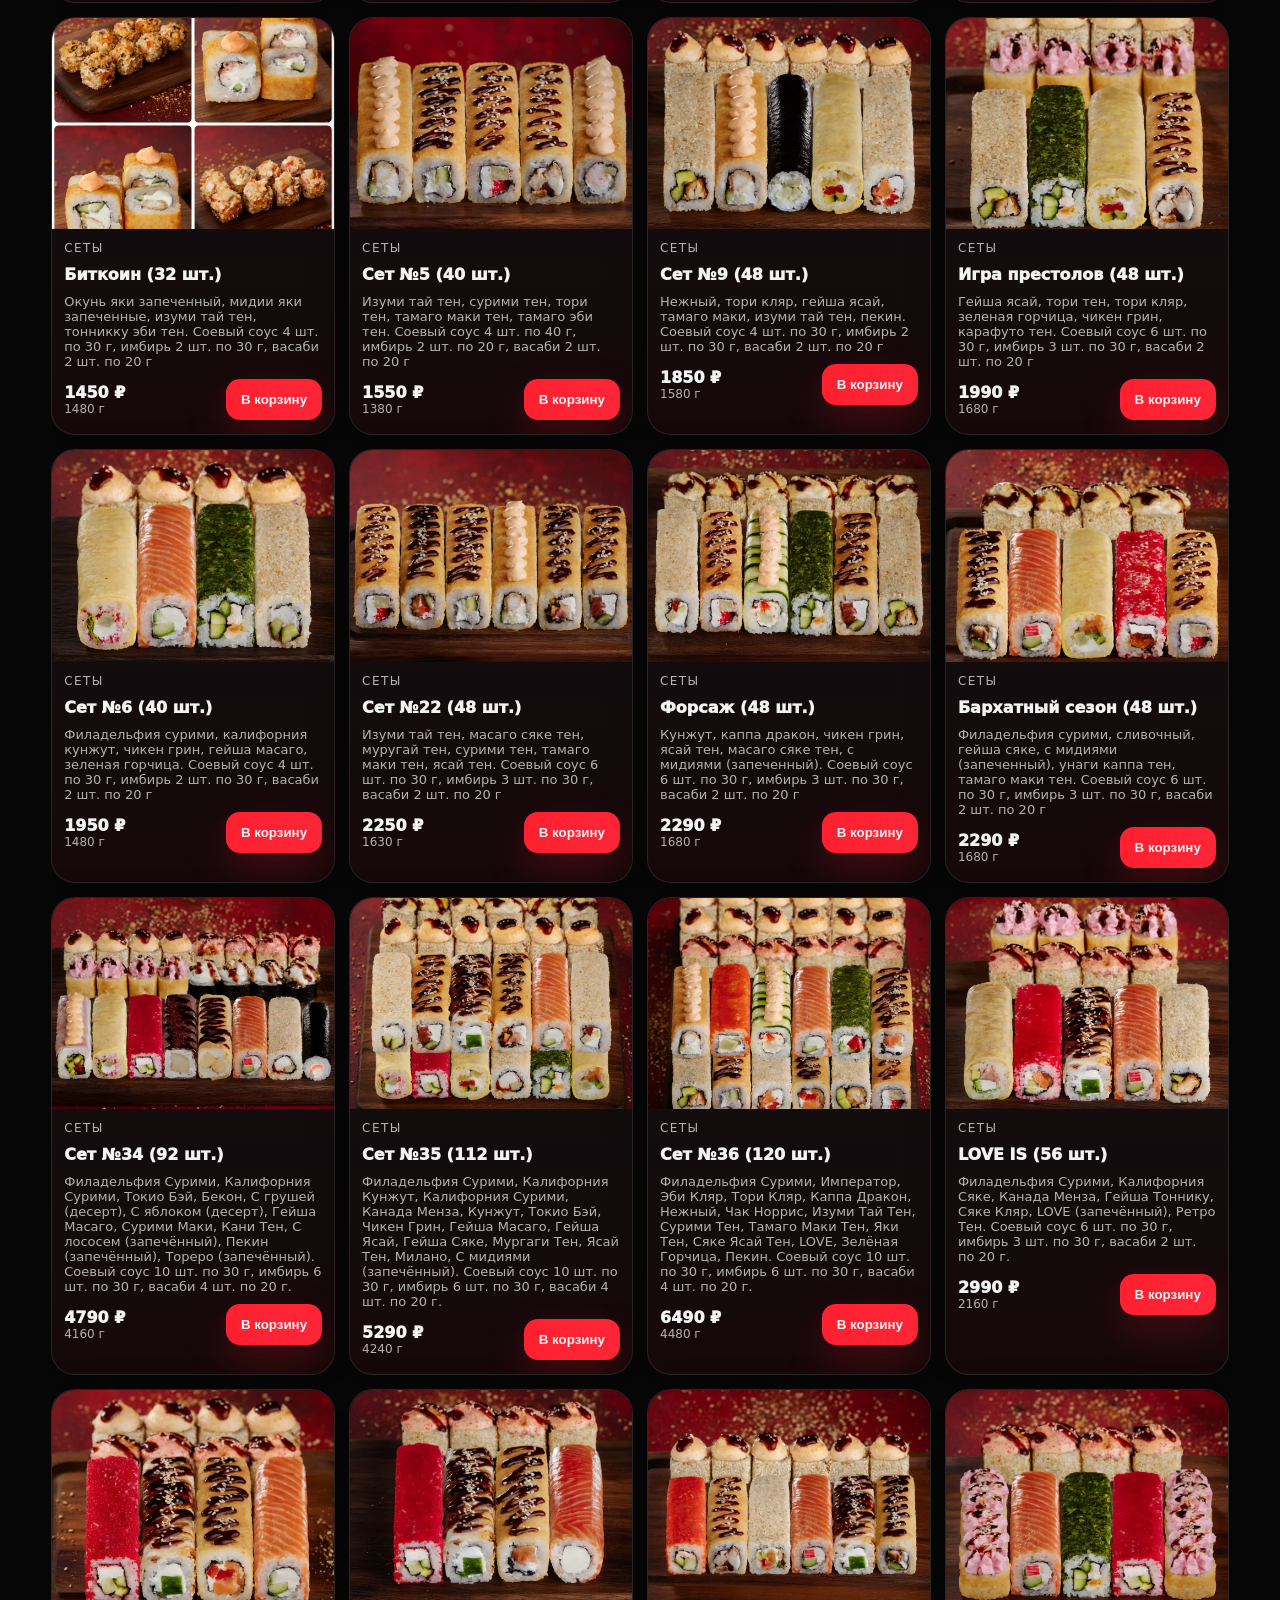
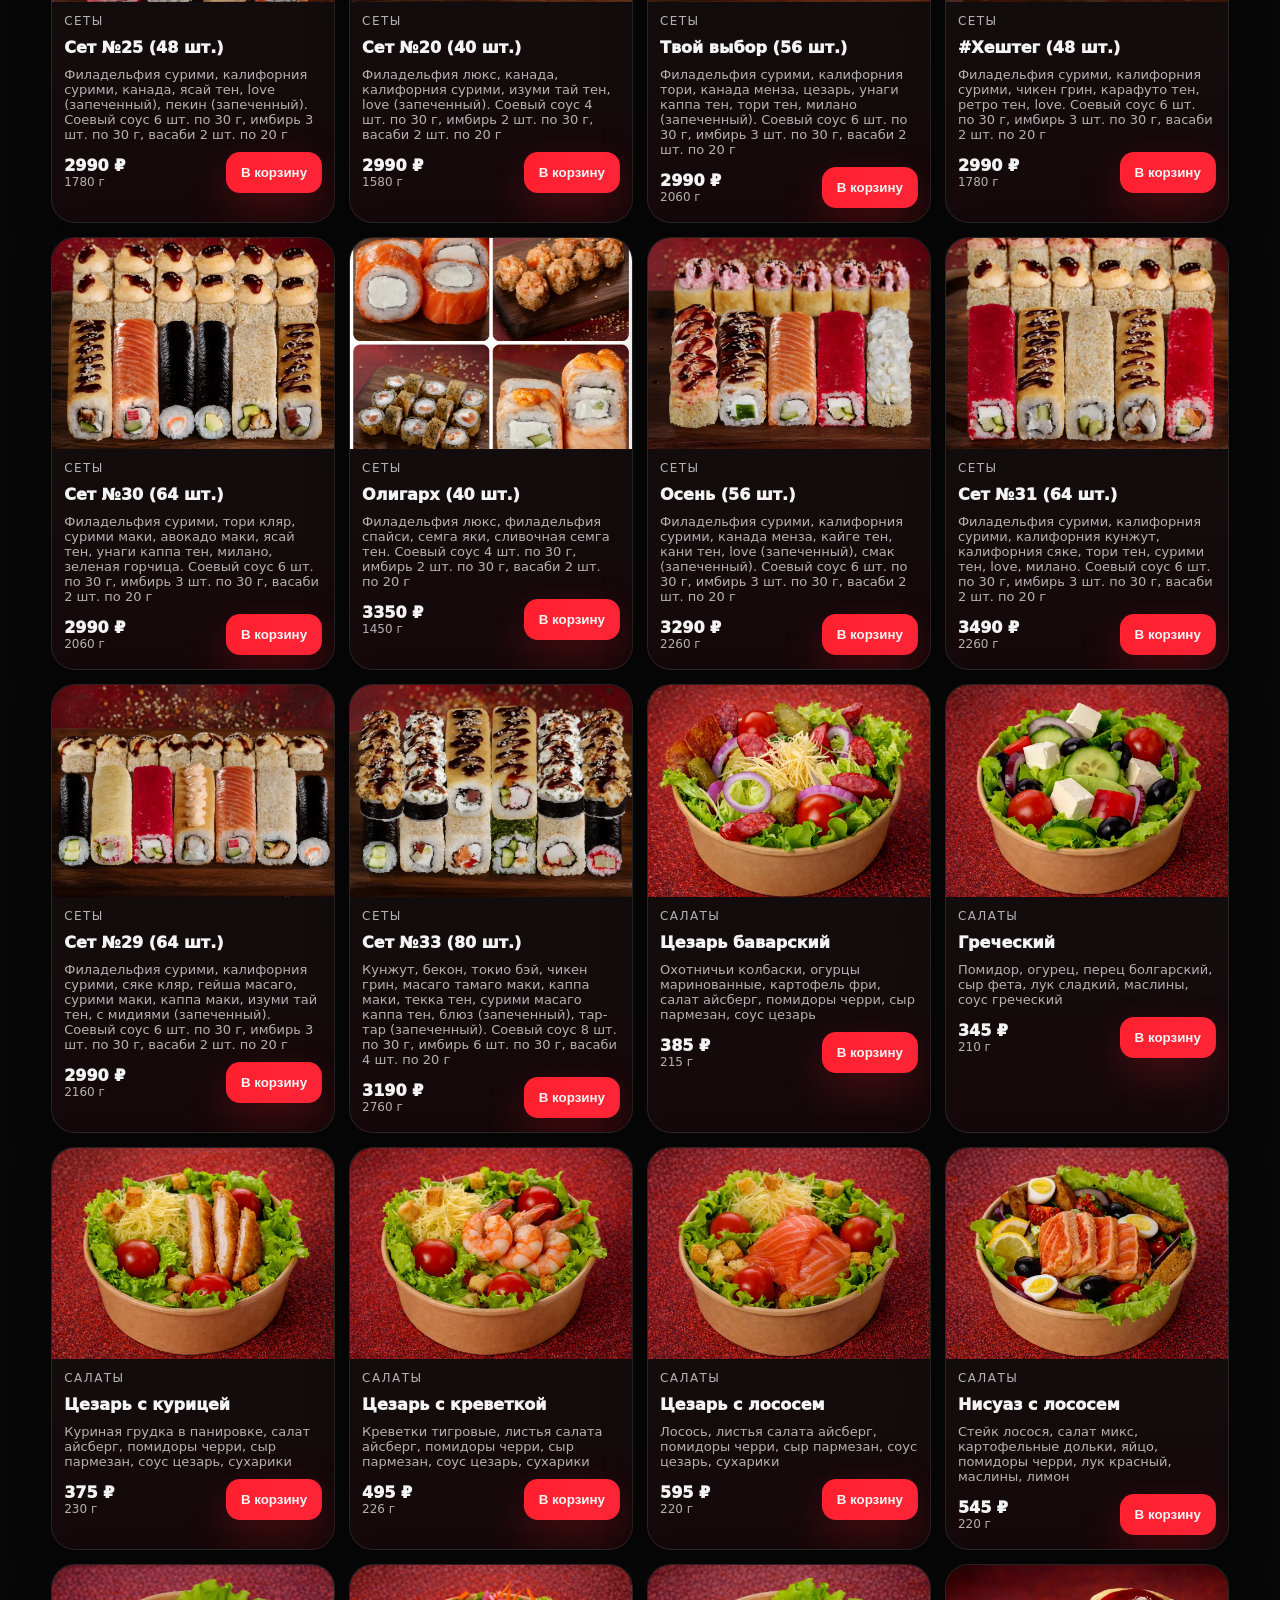
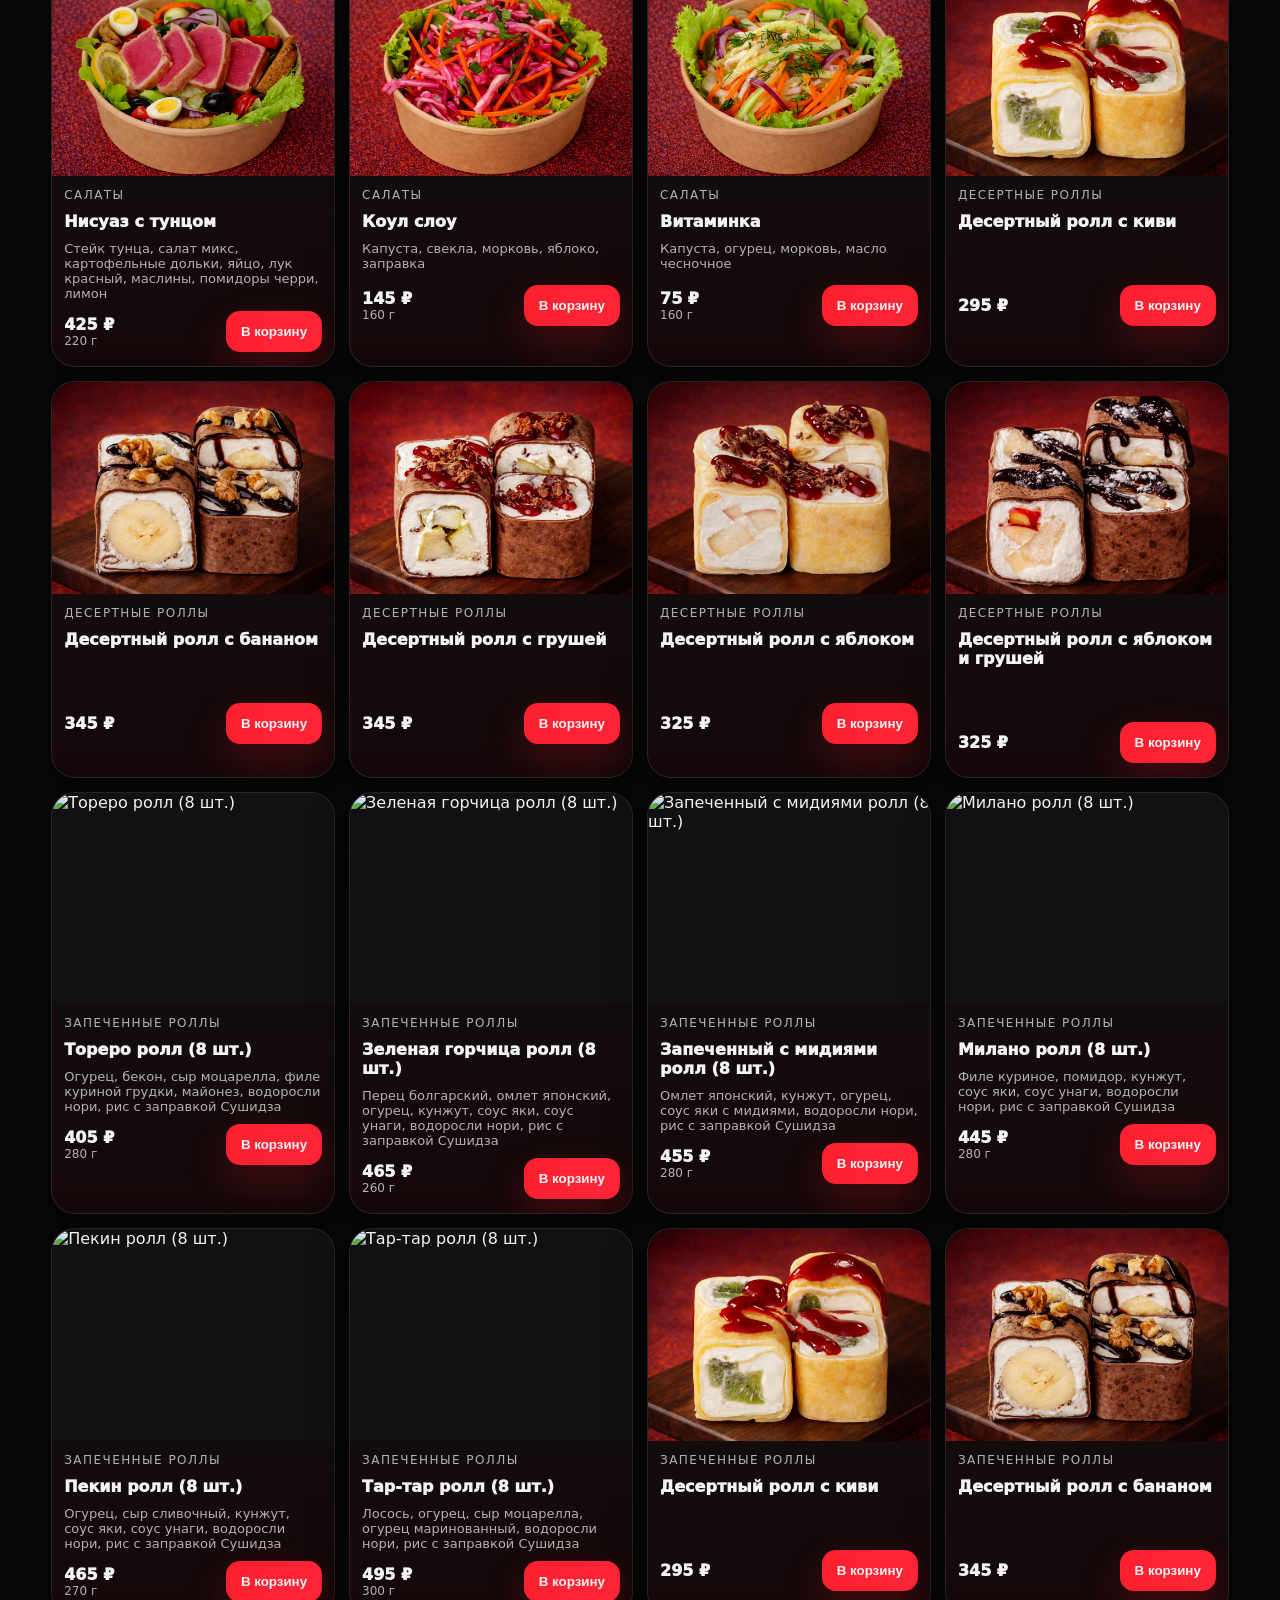
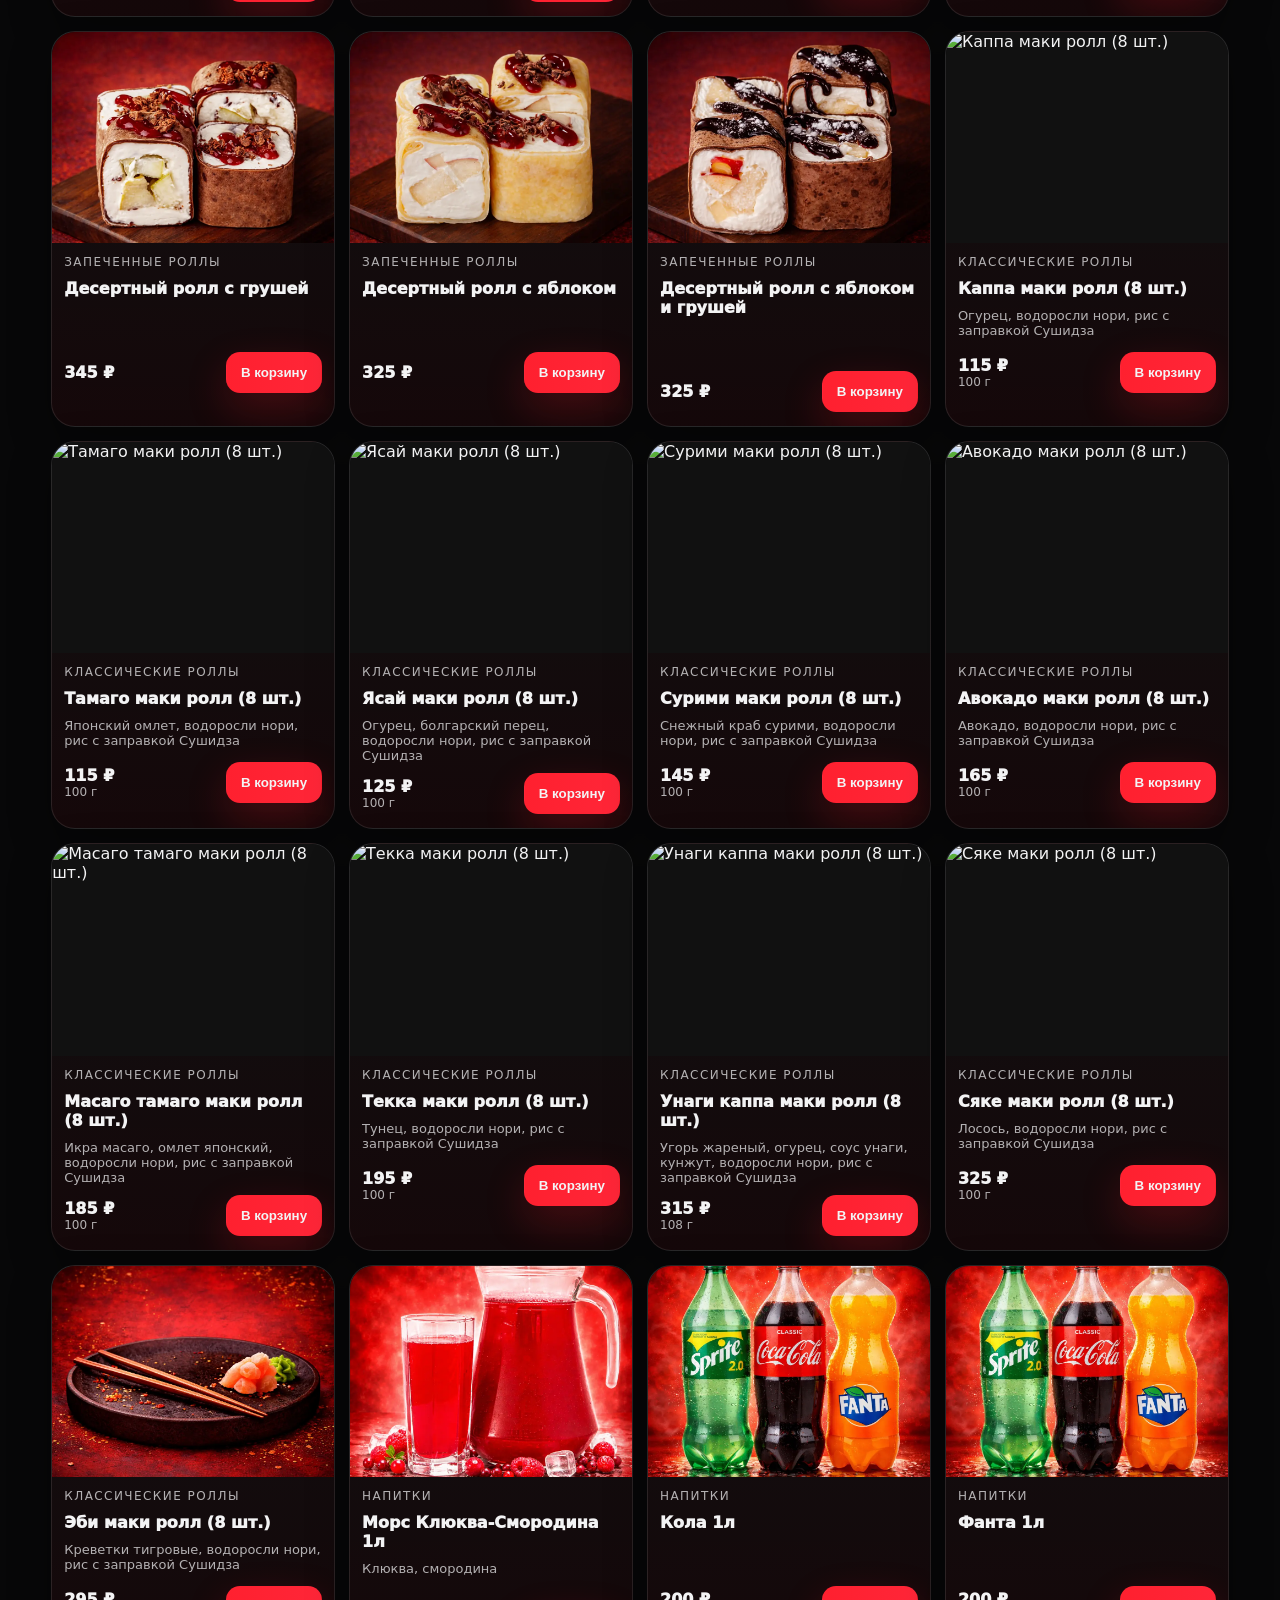
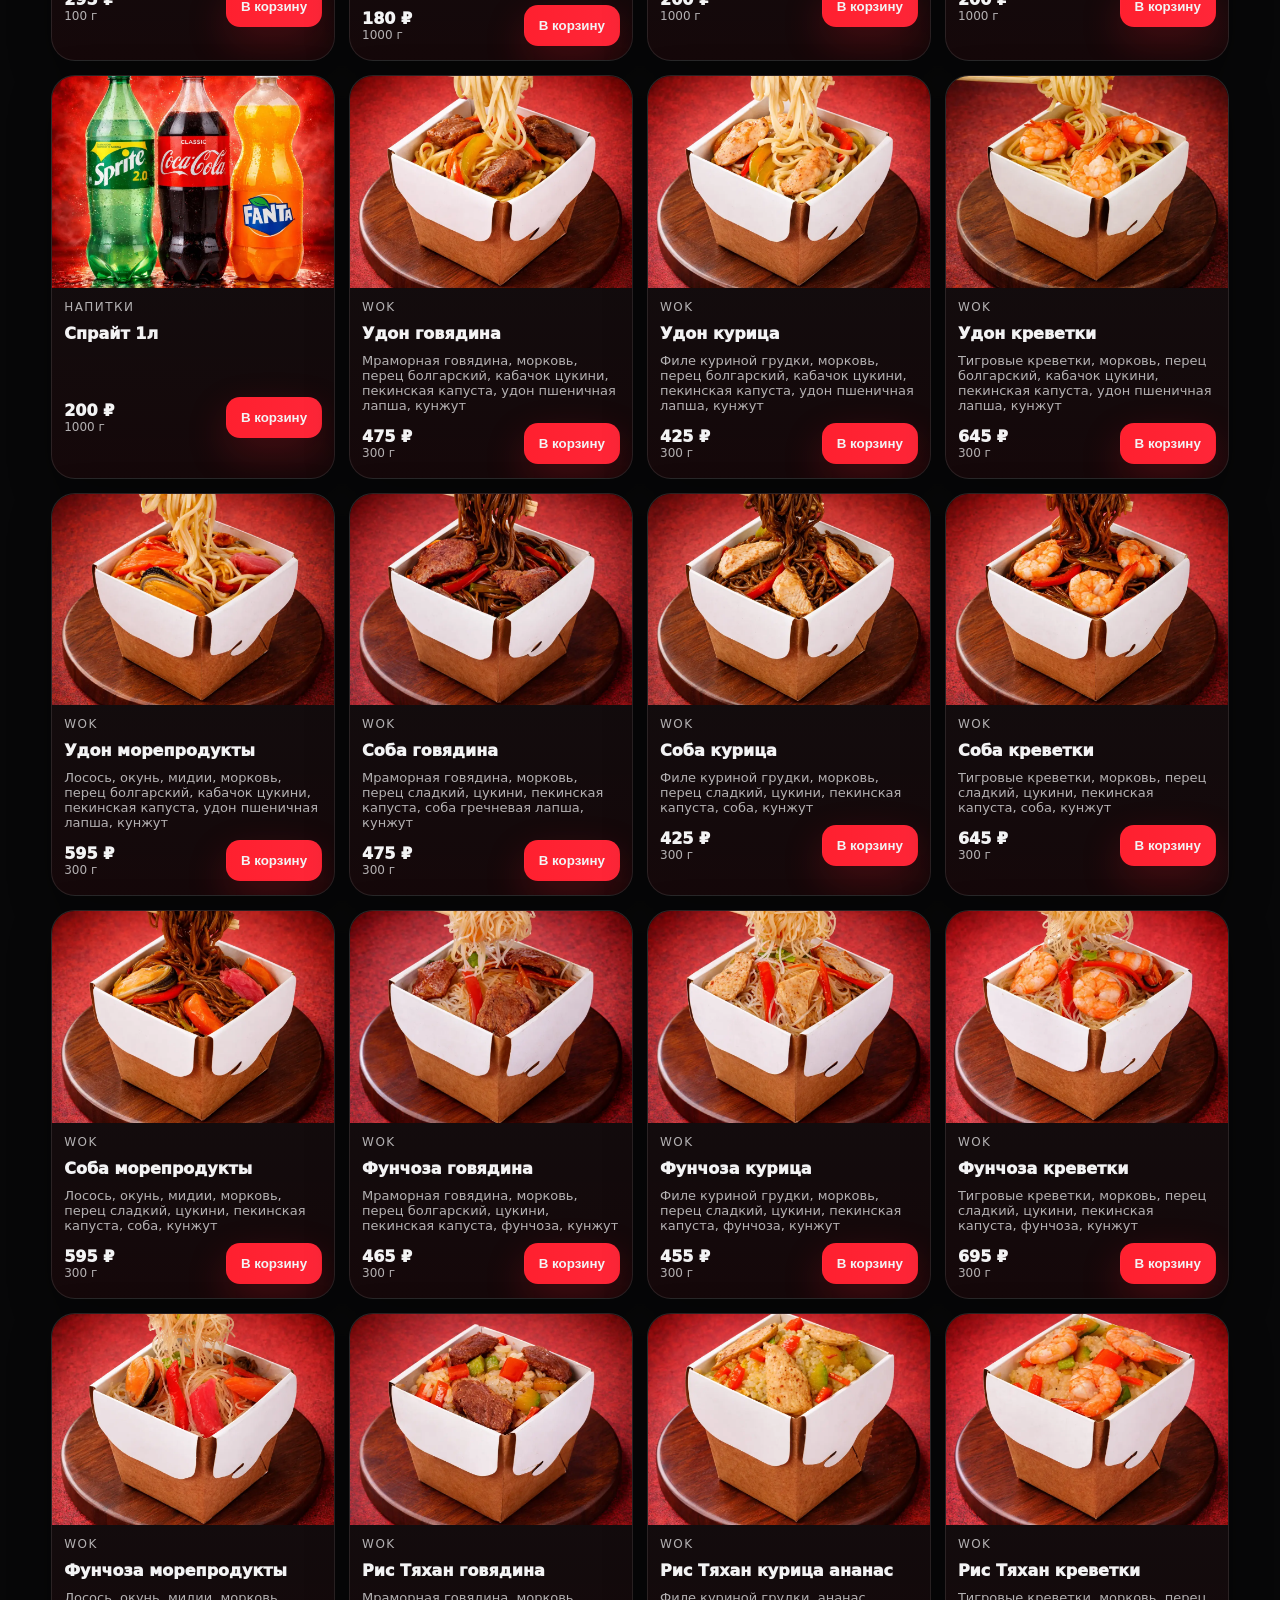
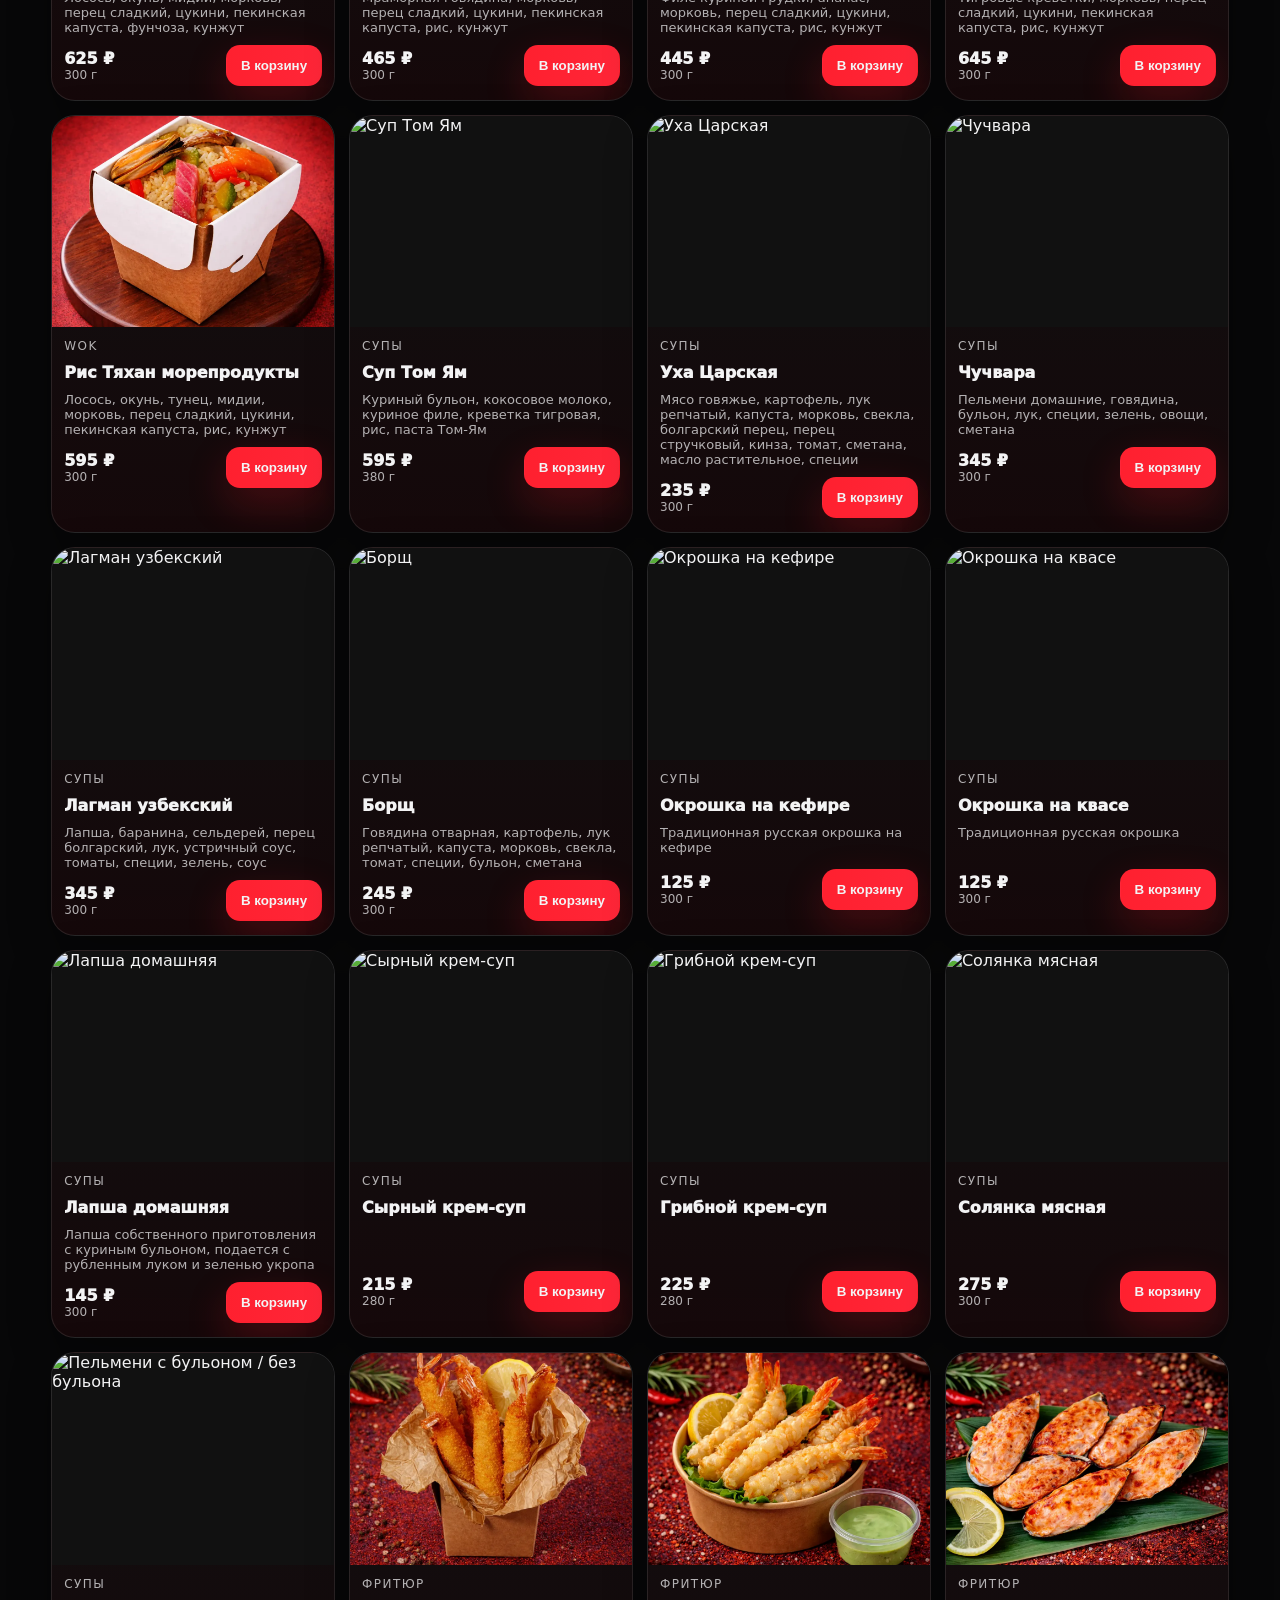
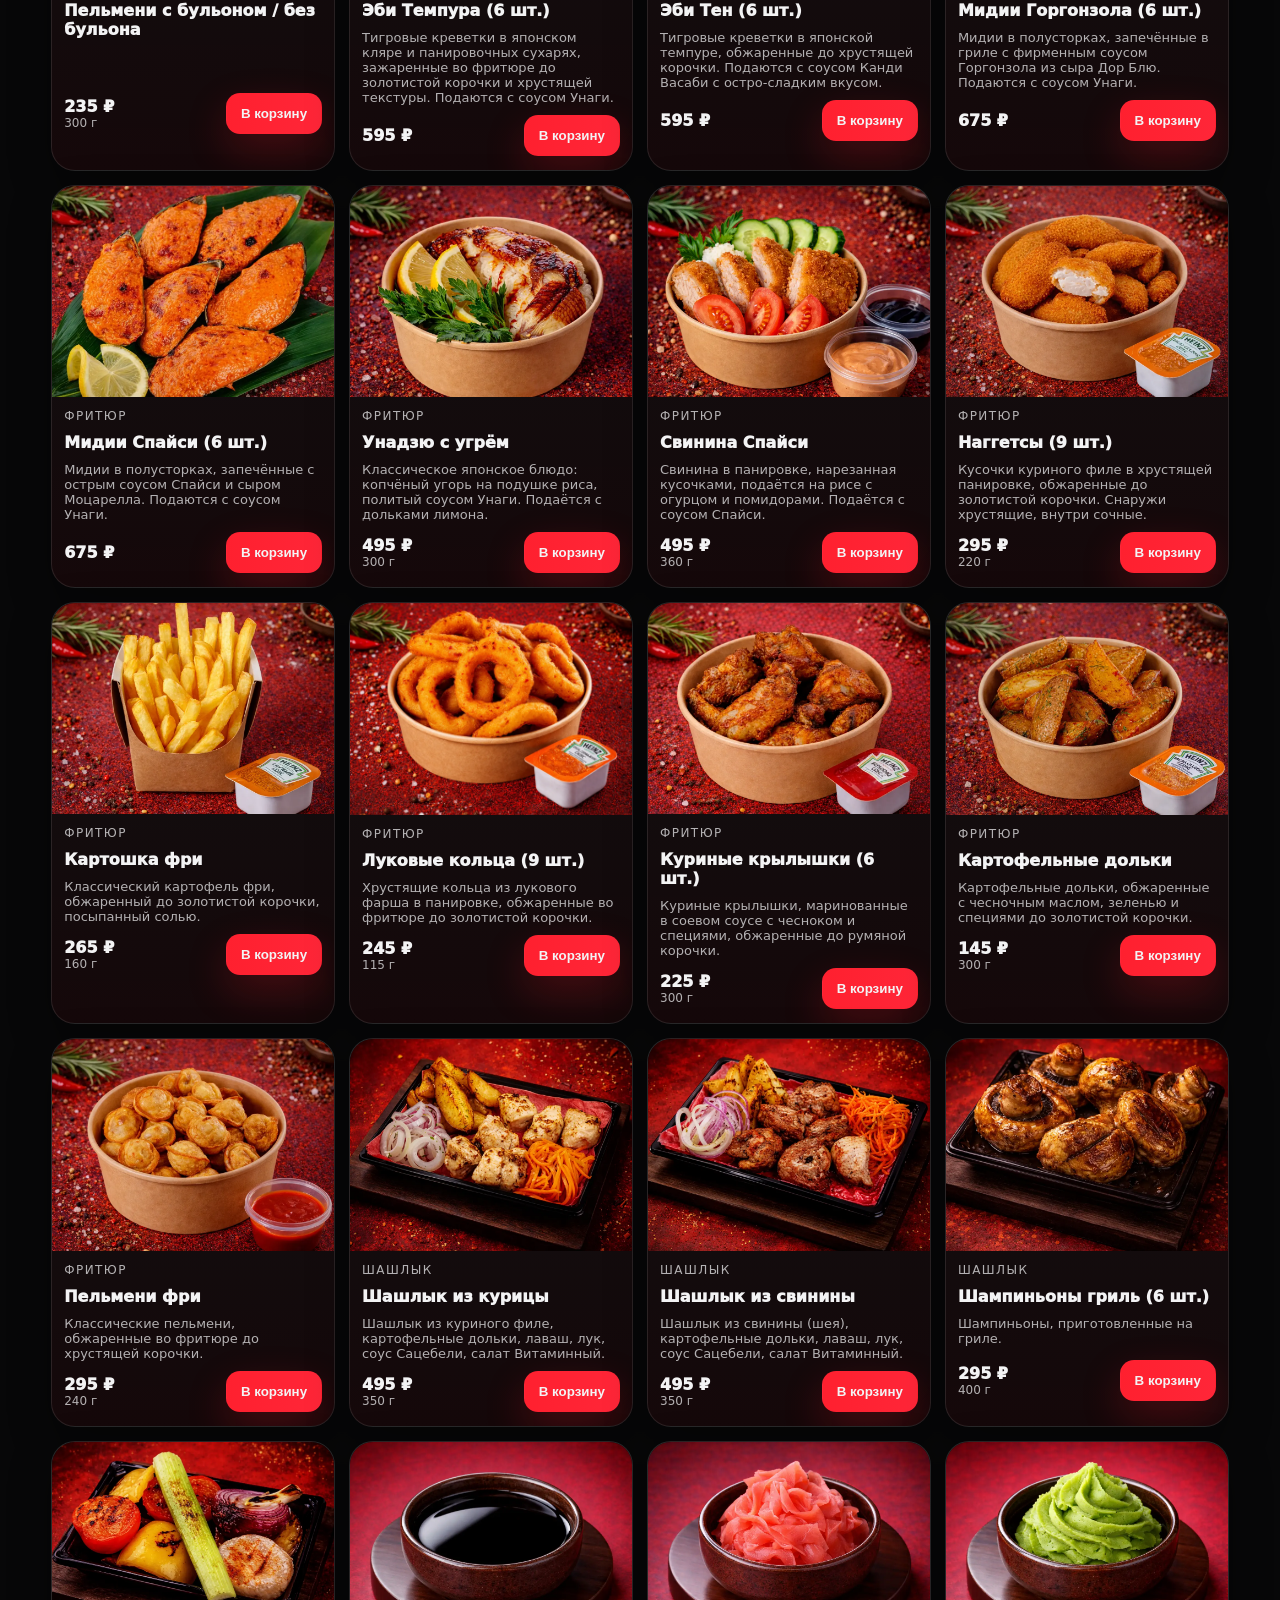
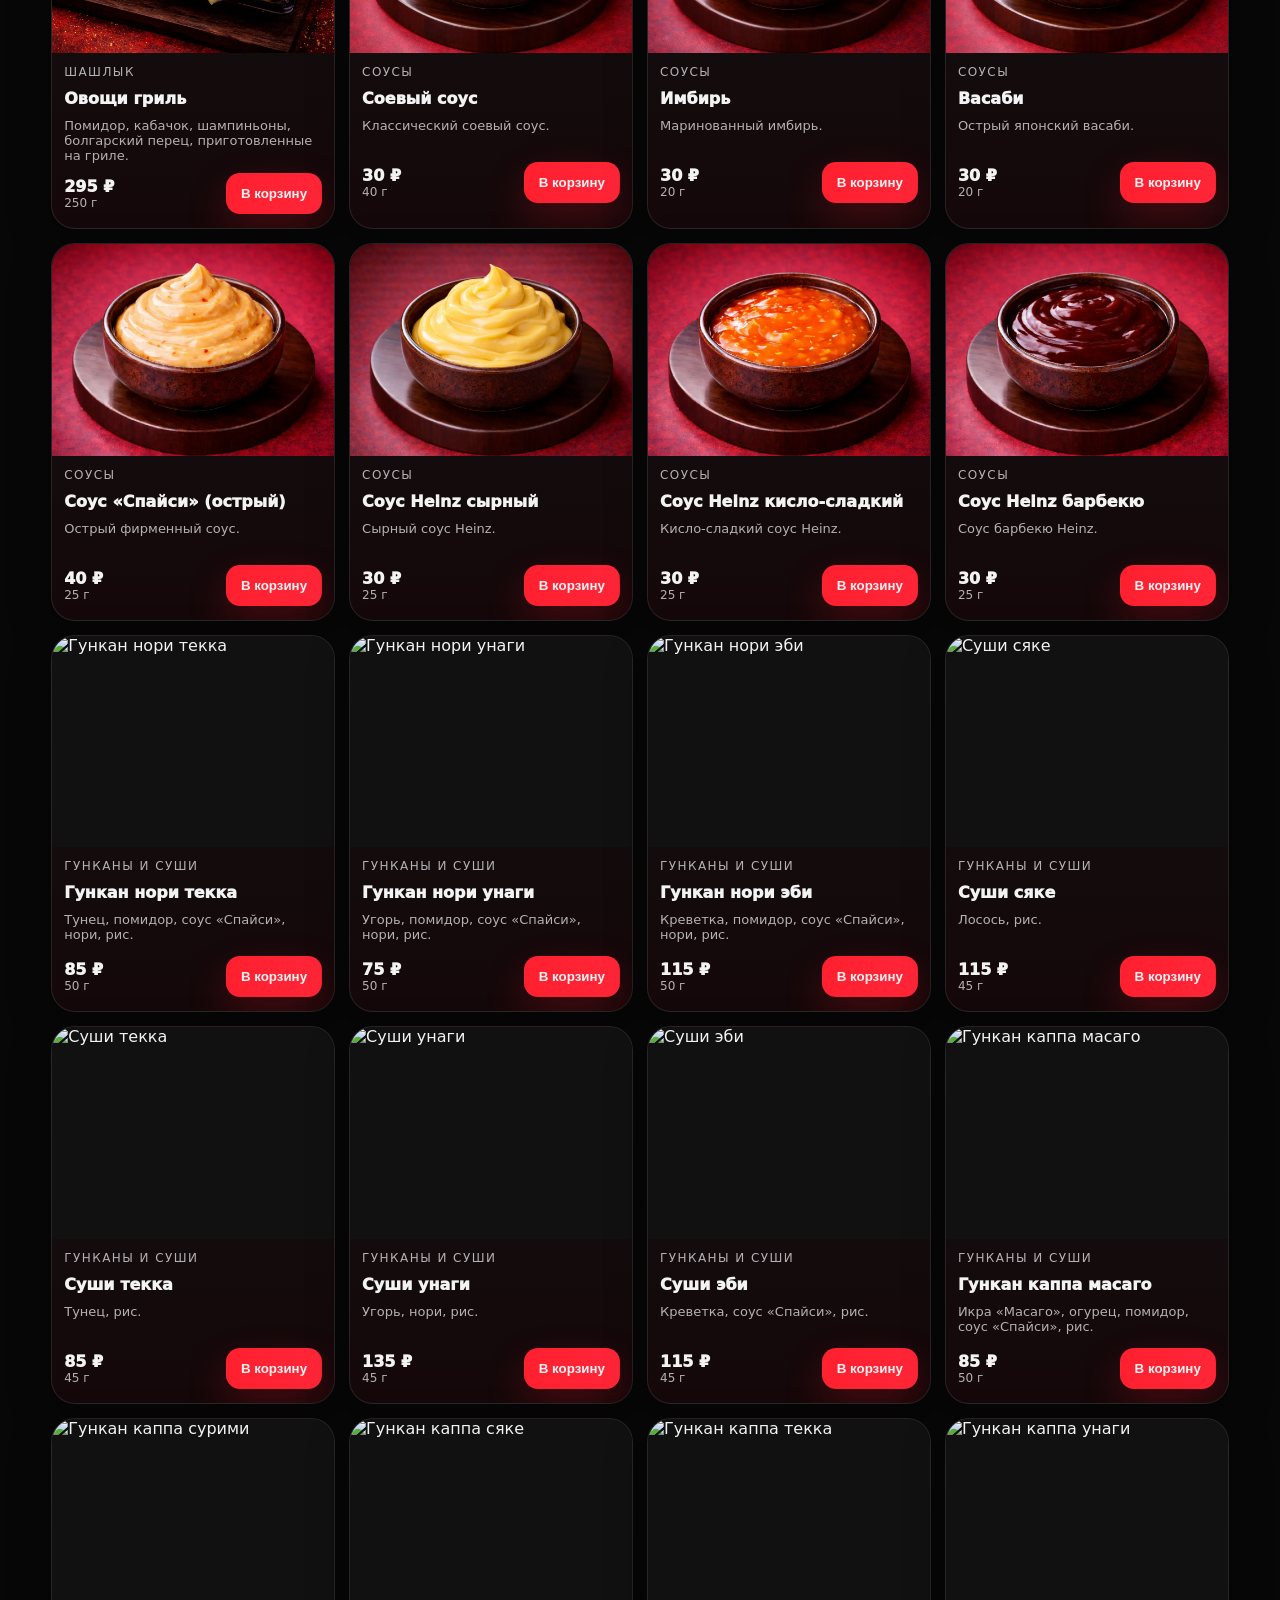
==== commit 65e65acc: "Update index.html" ====
--- a/index.html
+++ b/index.html
@@ -140,7 +140,7 @@
             <span class="grad"><br><span id="heroAccent">СУШИДЗА</span></span>
           </h1>
           <p class="hero__desc" id="heroDesc">
-            СУШИДЗА — Японская, европейская, восточная кухни. Доставка шашлыка, роллов, суши, пиццы, супов, салатов и горячих блюд в Оренбурге. Готовим быстро, привозим горячим, доступен самовывоз из 3 точек города.
+            Сушидза — это территория изысканного вкуса, где каждая позиция создана с вниманием к деталям, качеству и эстетике. Свежие ингредиенты, современная японская кухня и безупречная подача превращают обычный заказ в особенное гастрономическое удовольствие.
           </p>
           <div class="hero__cta">
             <a class="btn btn--primary" id="heroPrimaryBtn" href="#menu">Открыть меню</a>
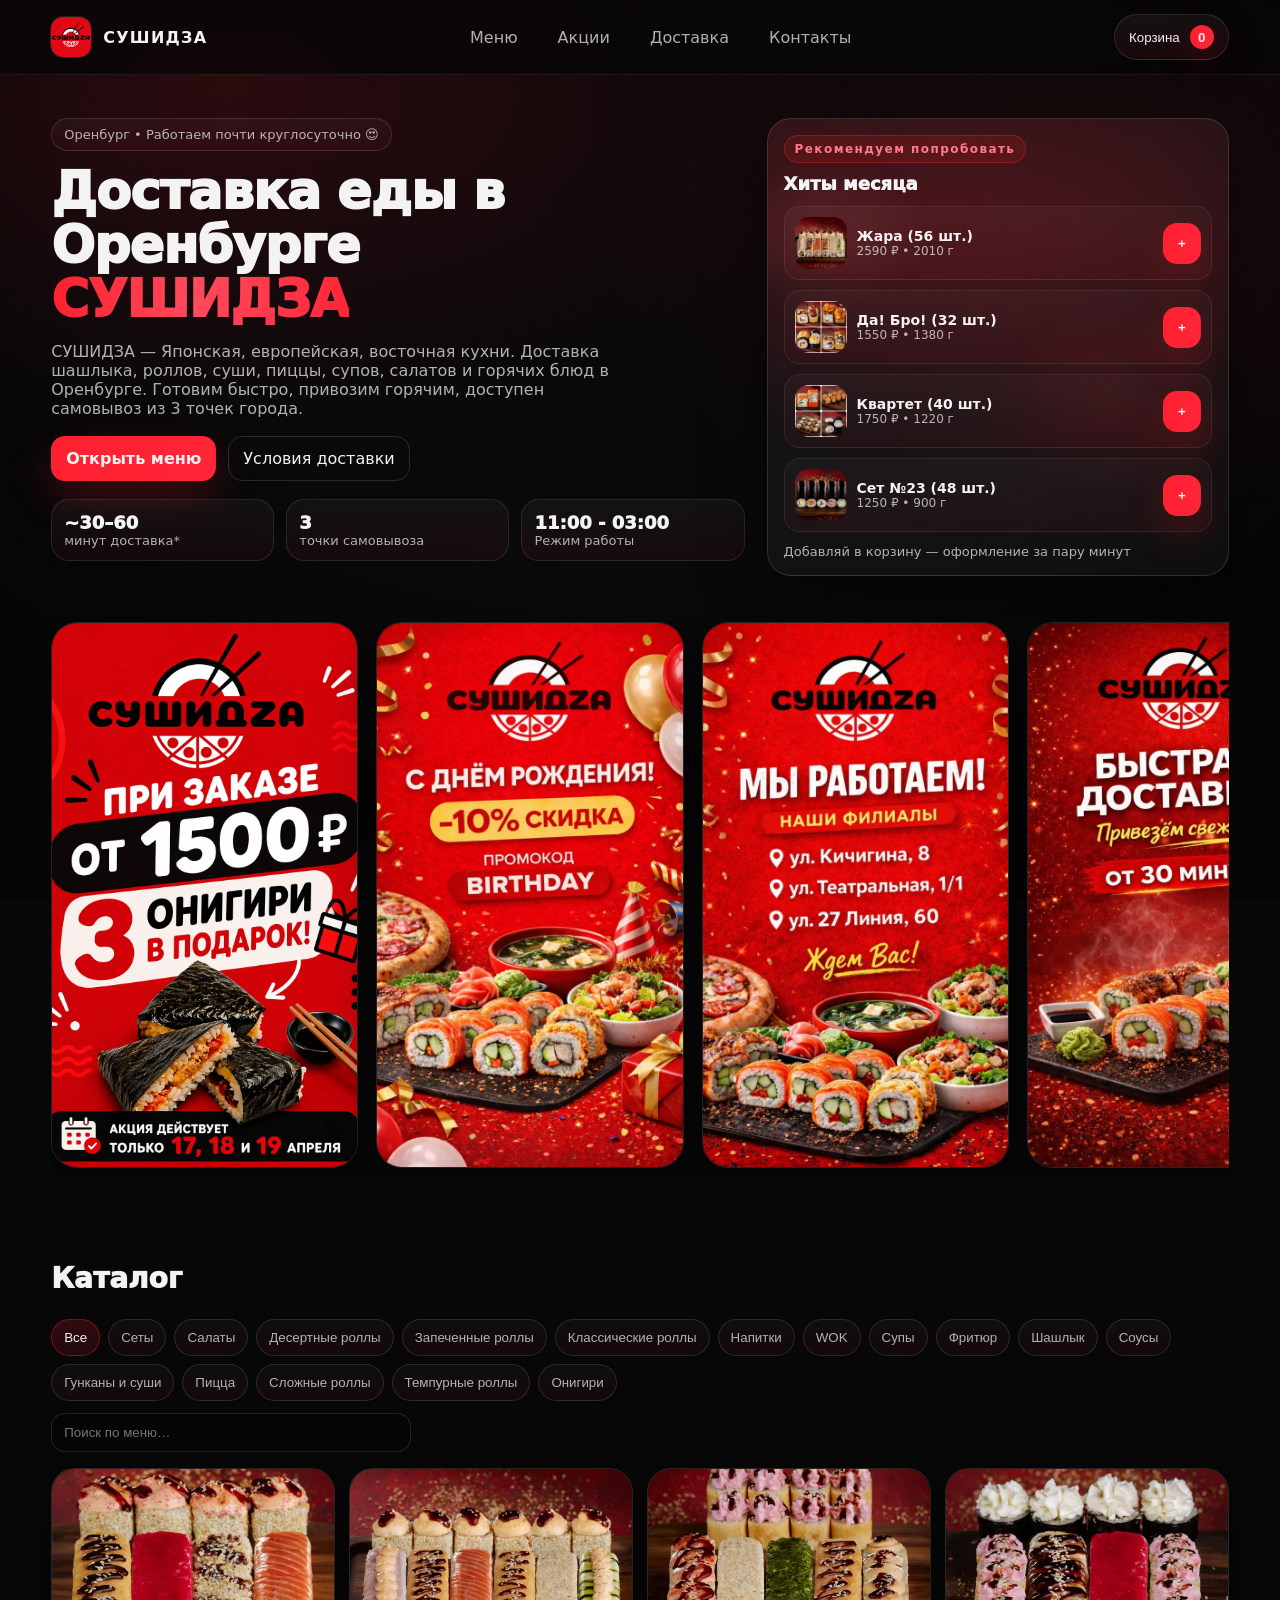
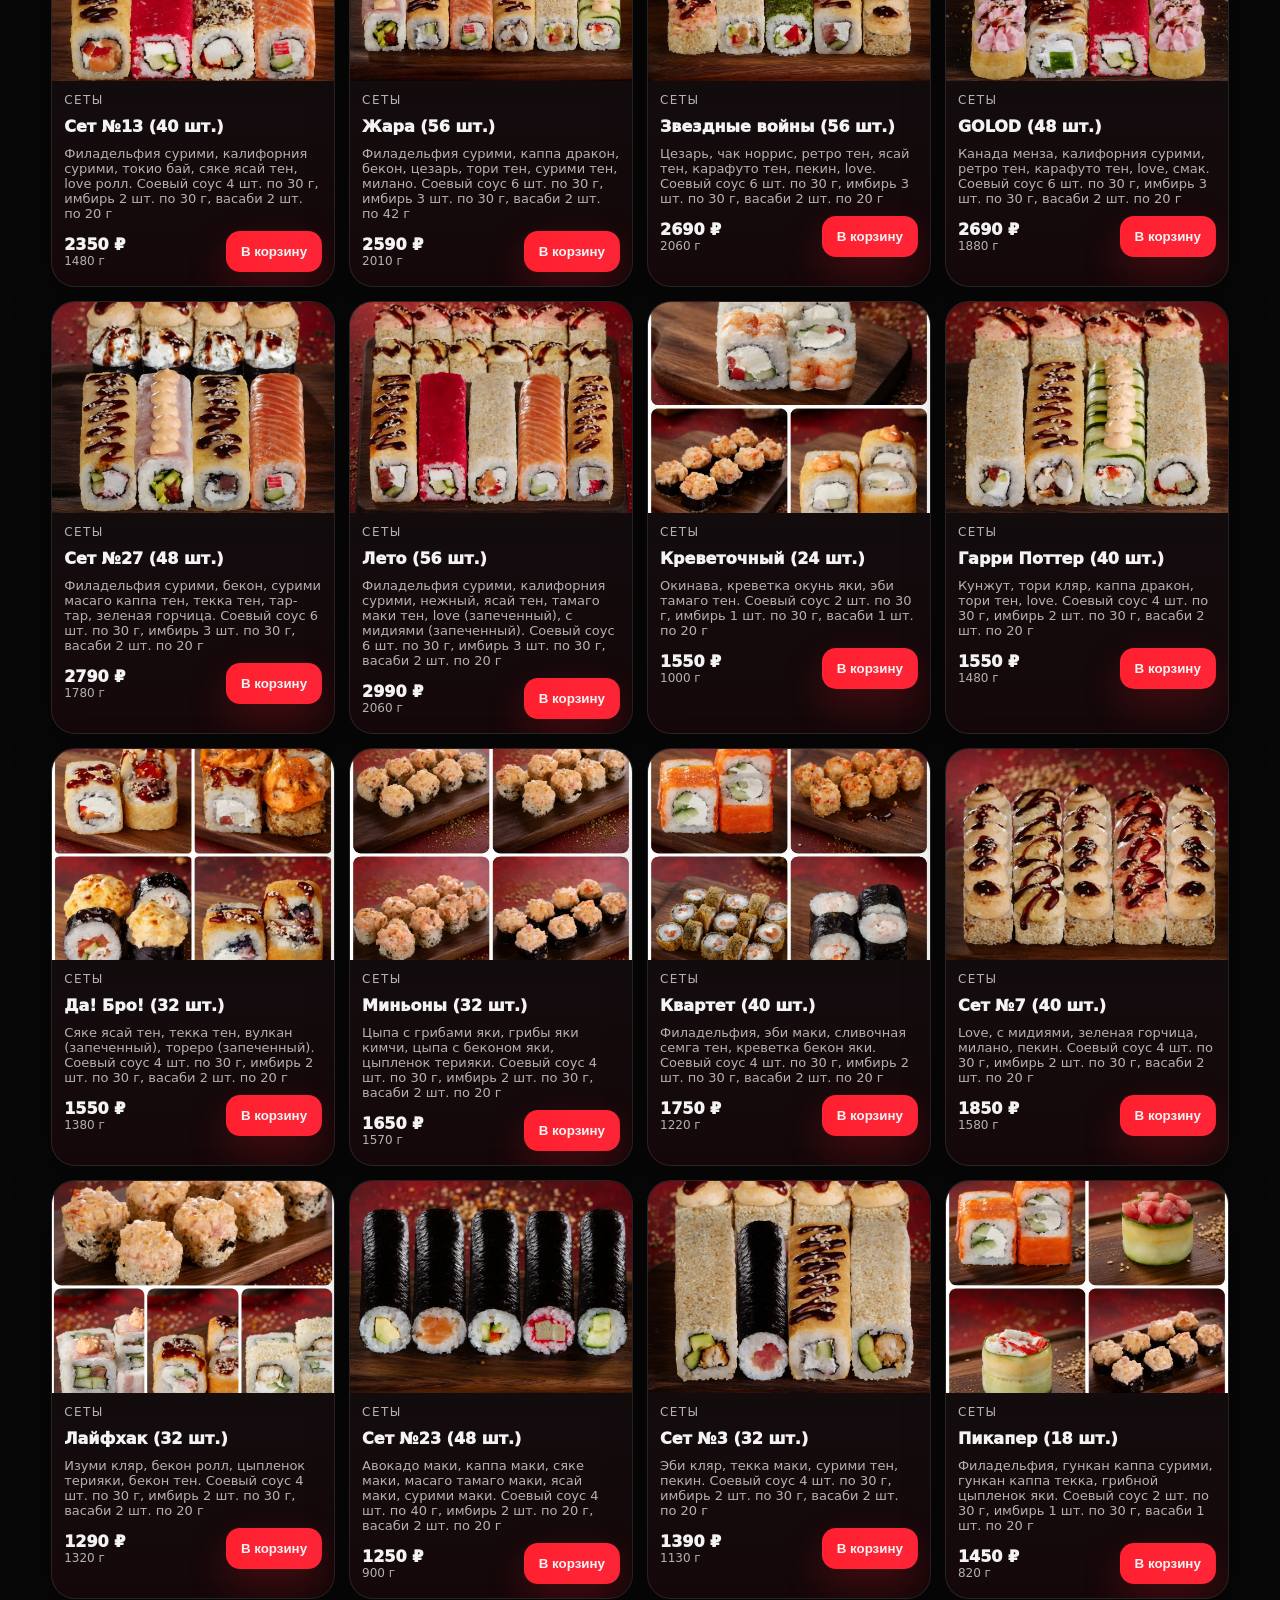
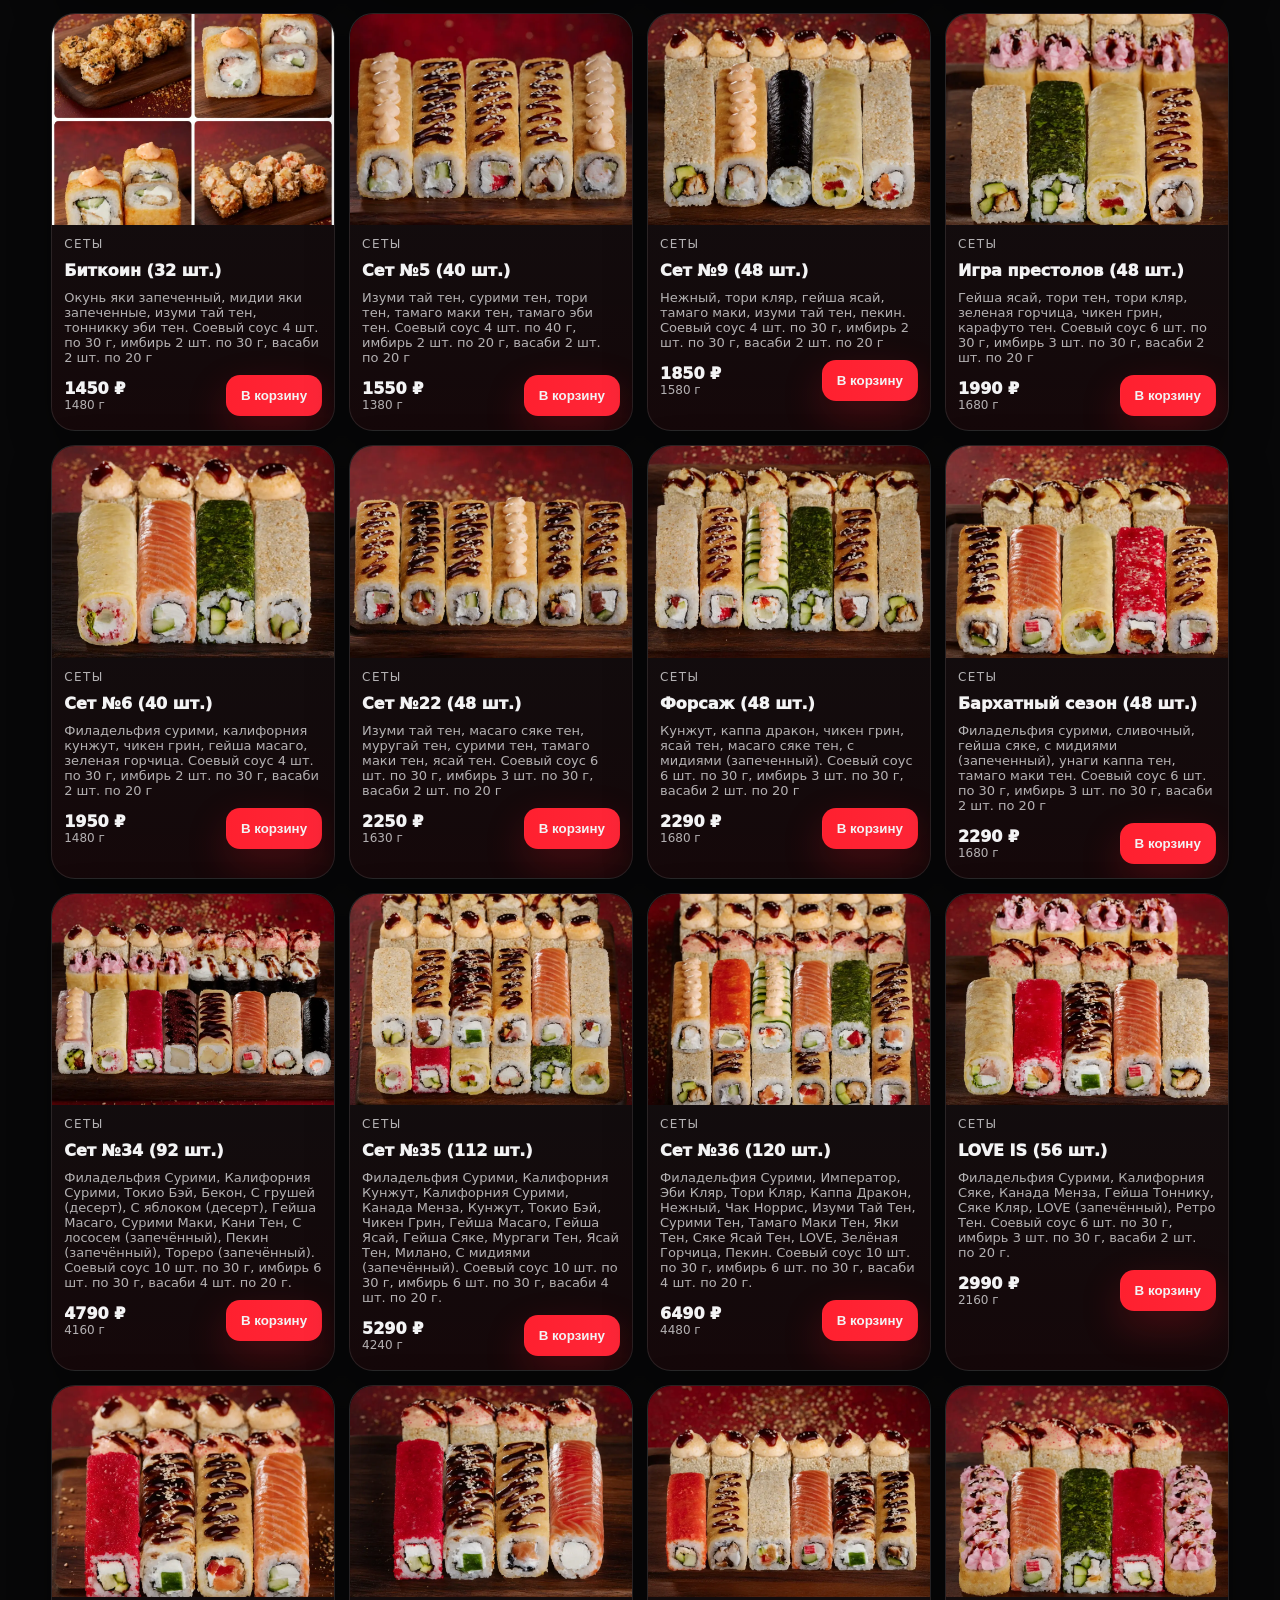
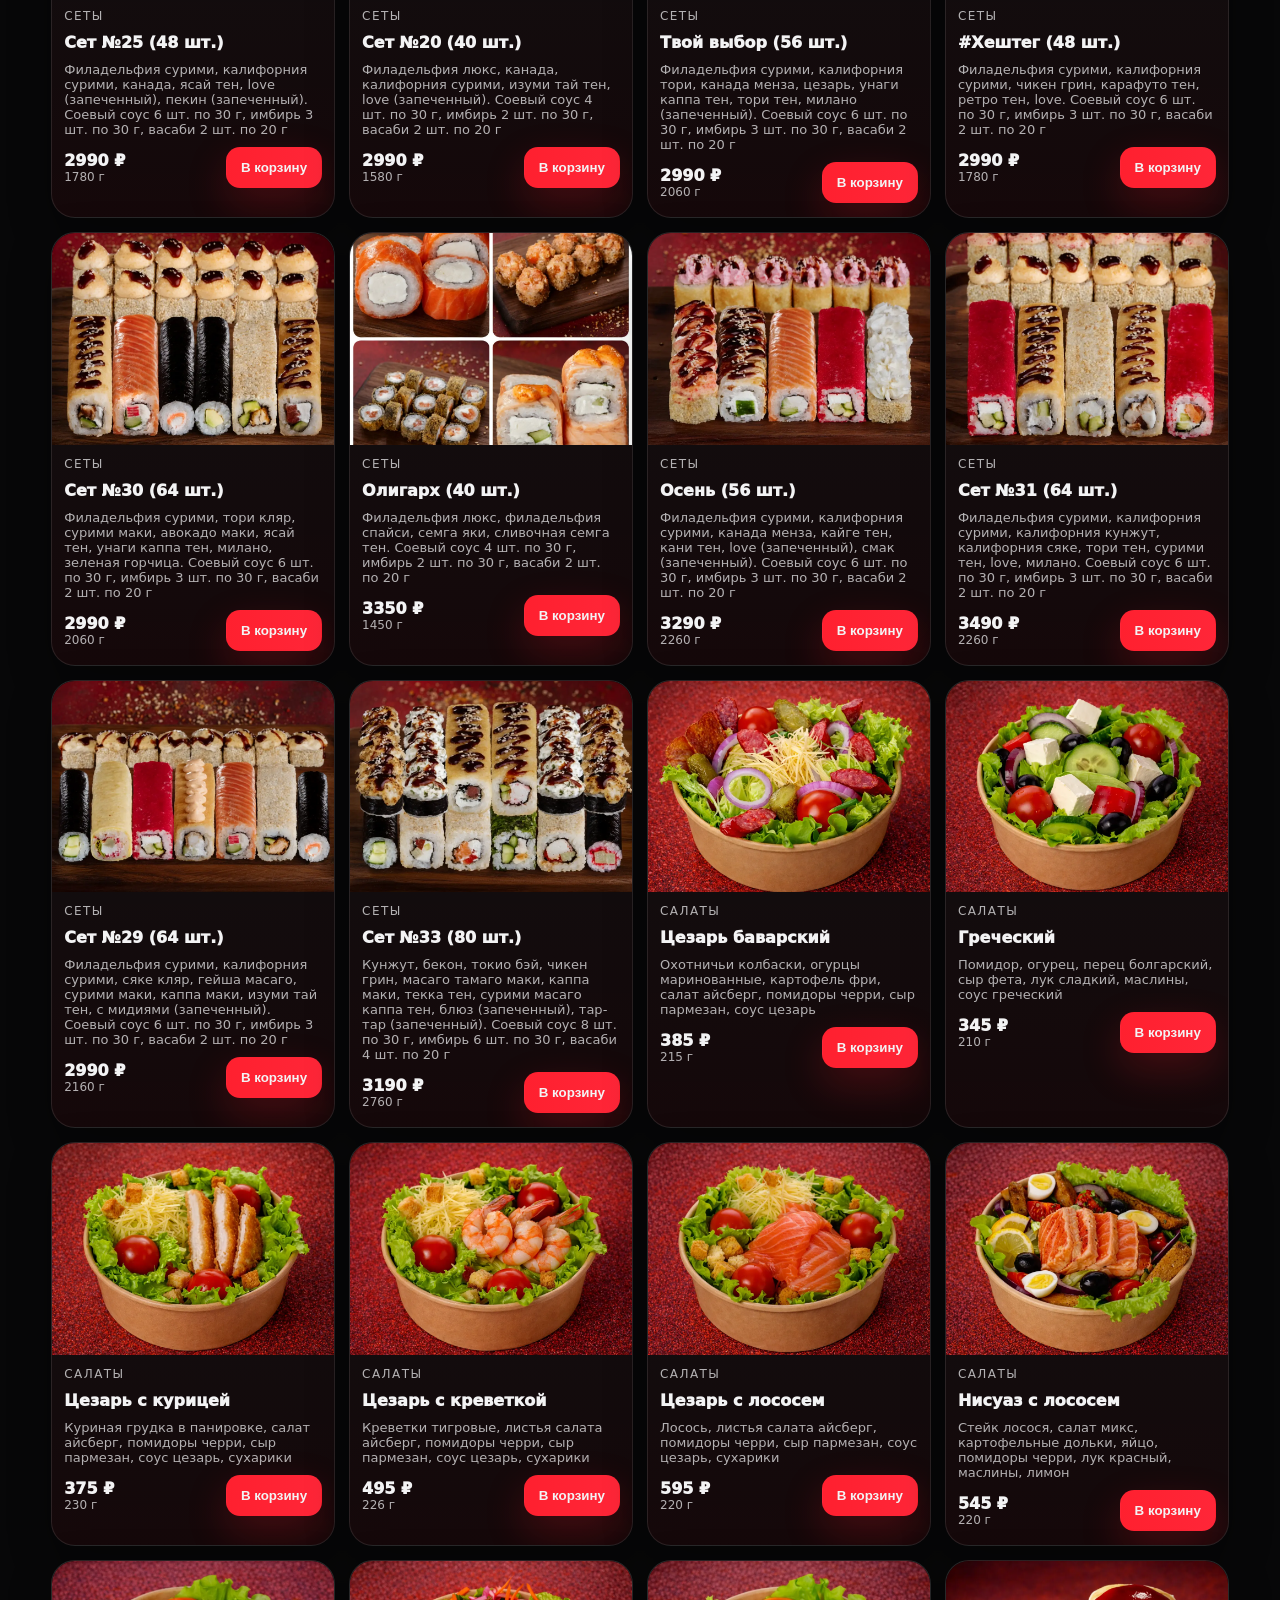
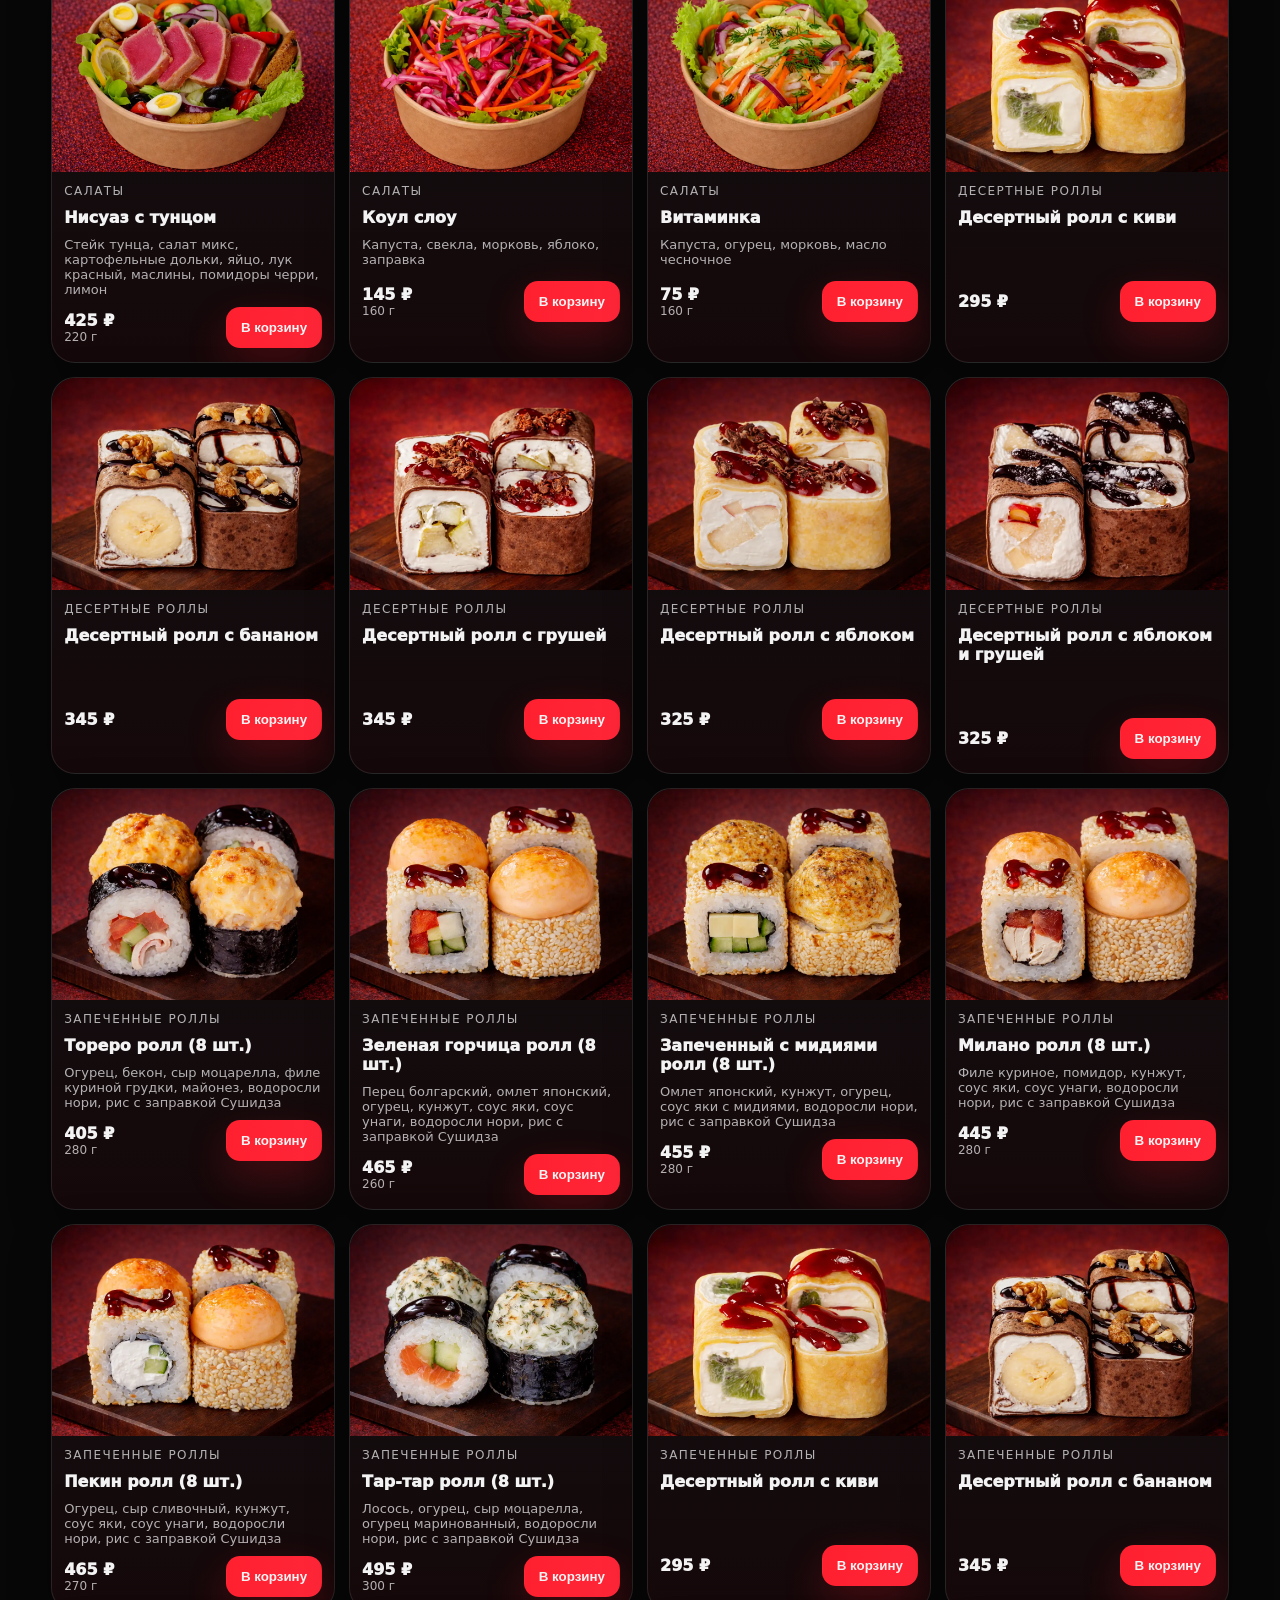
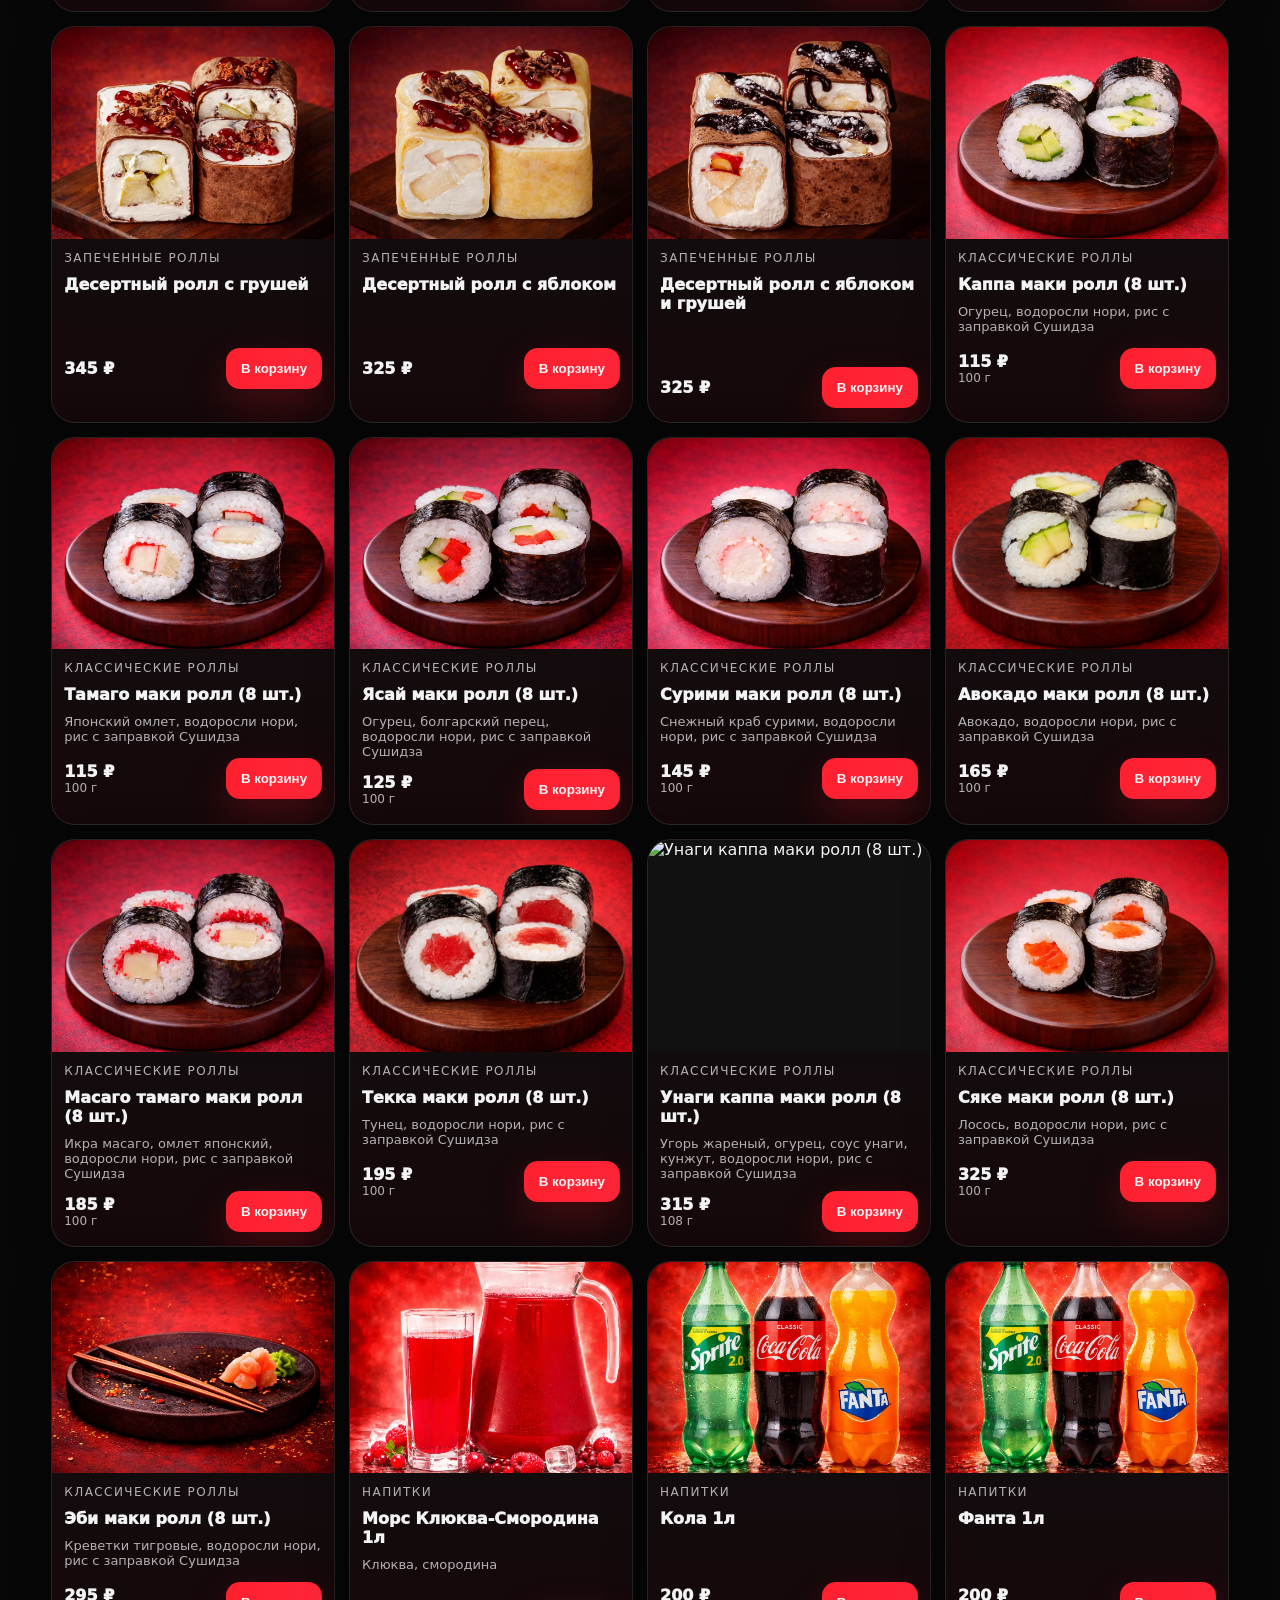
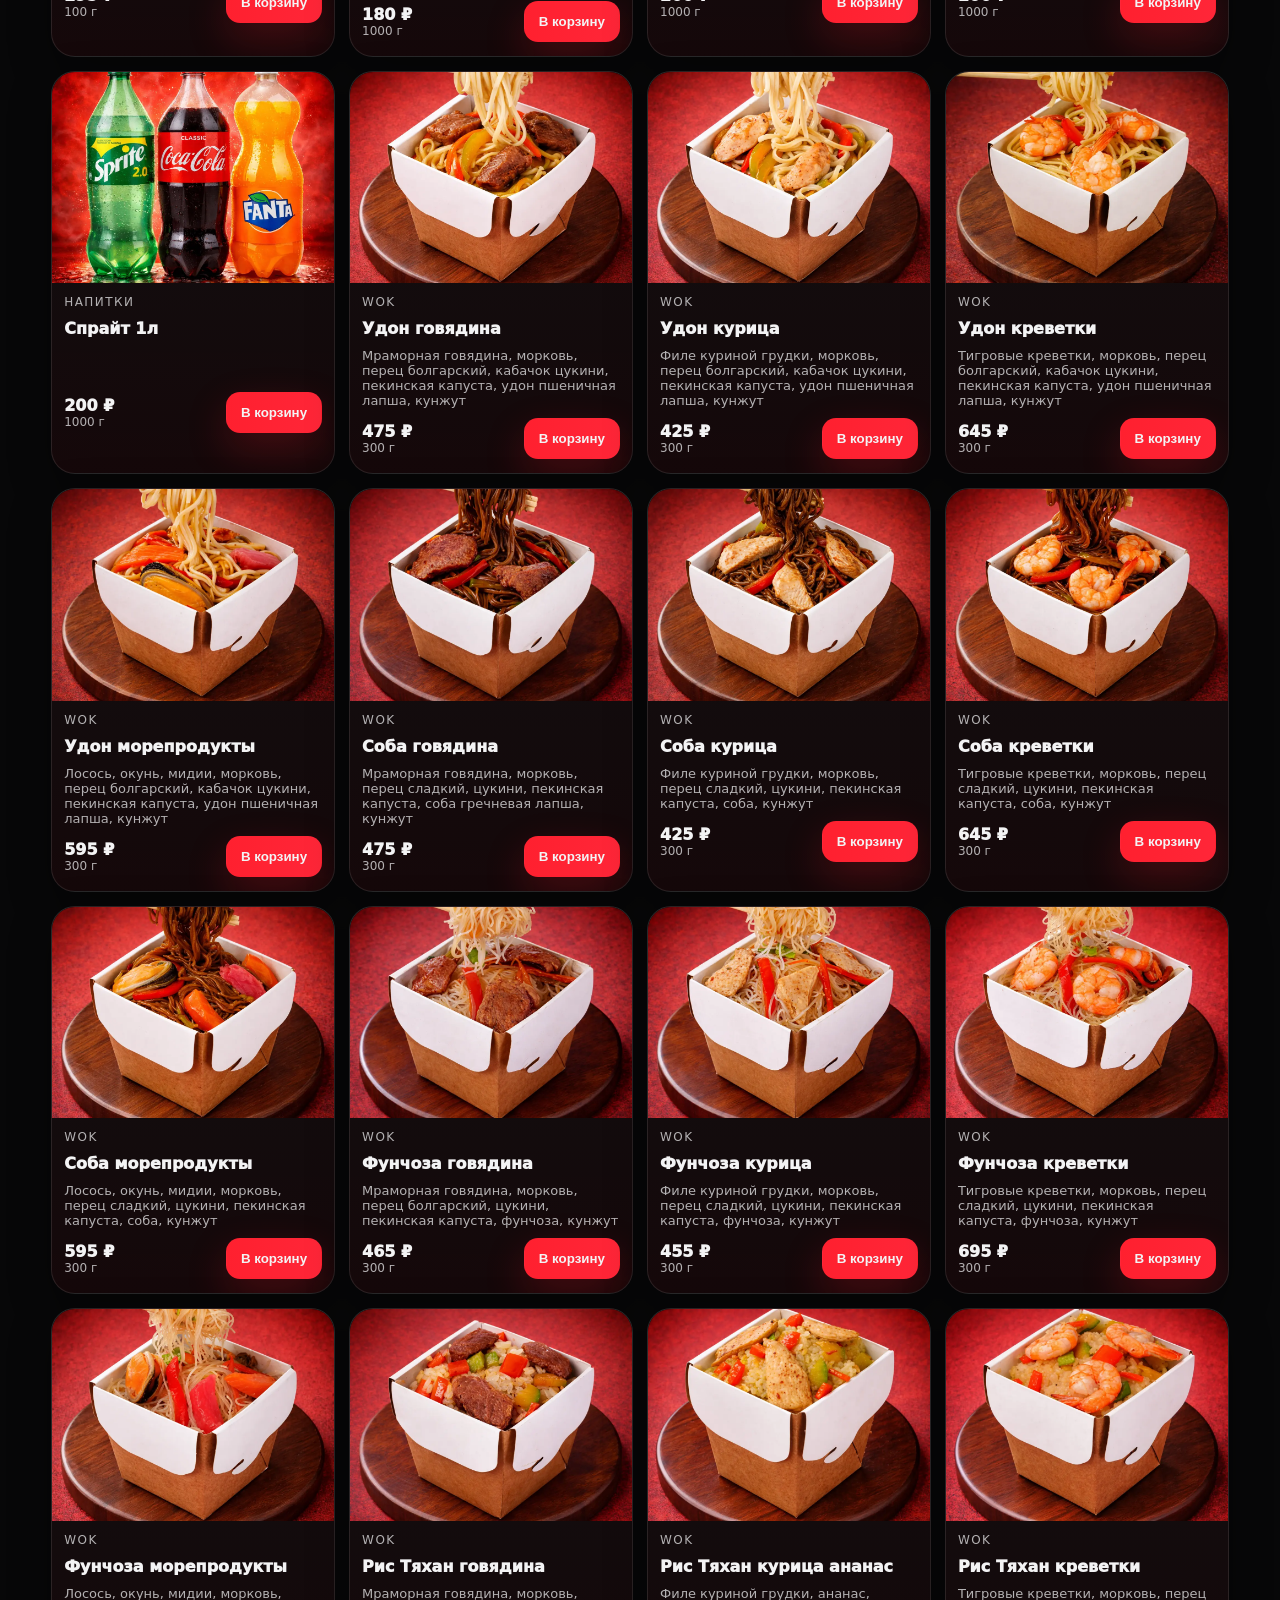
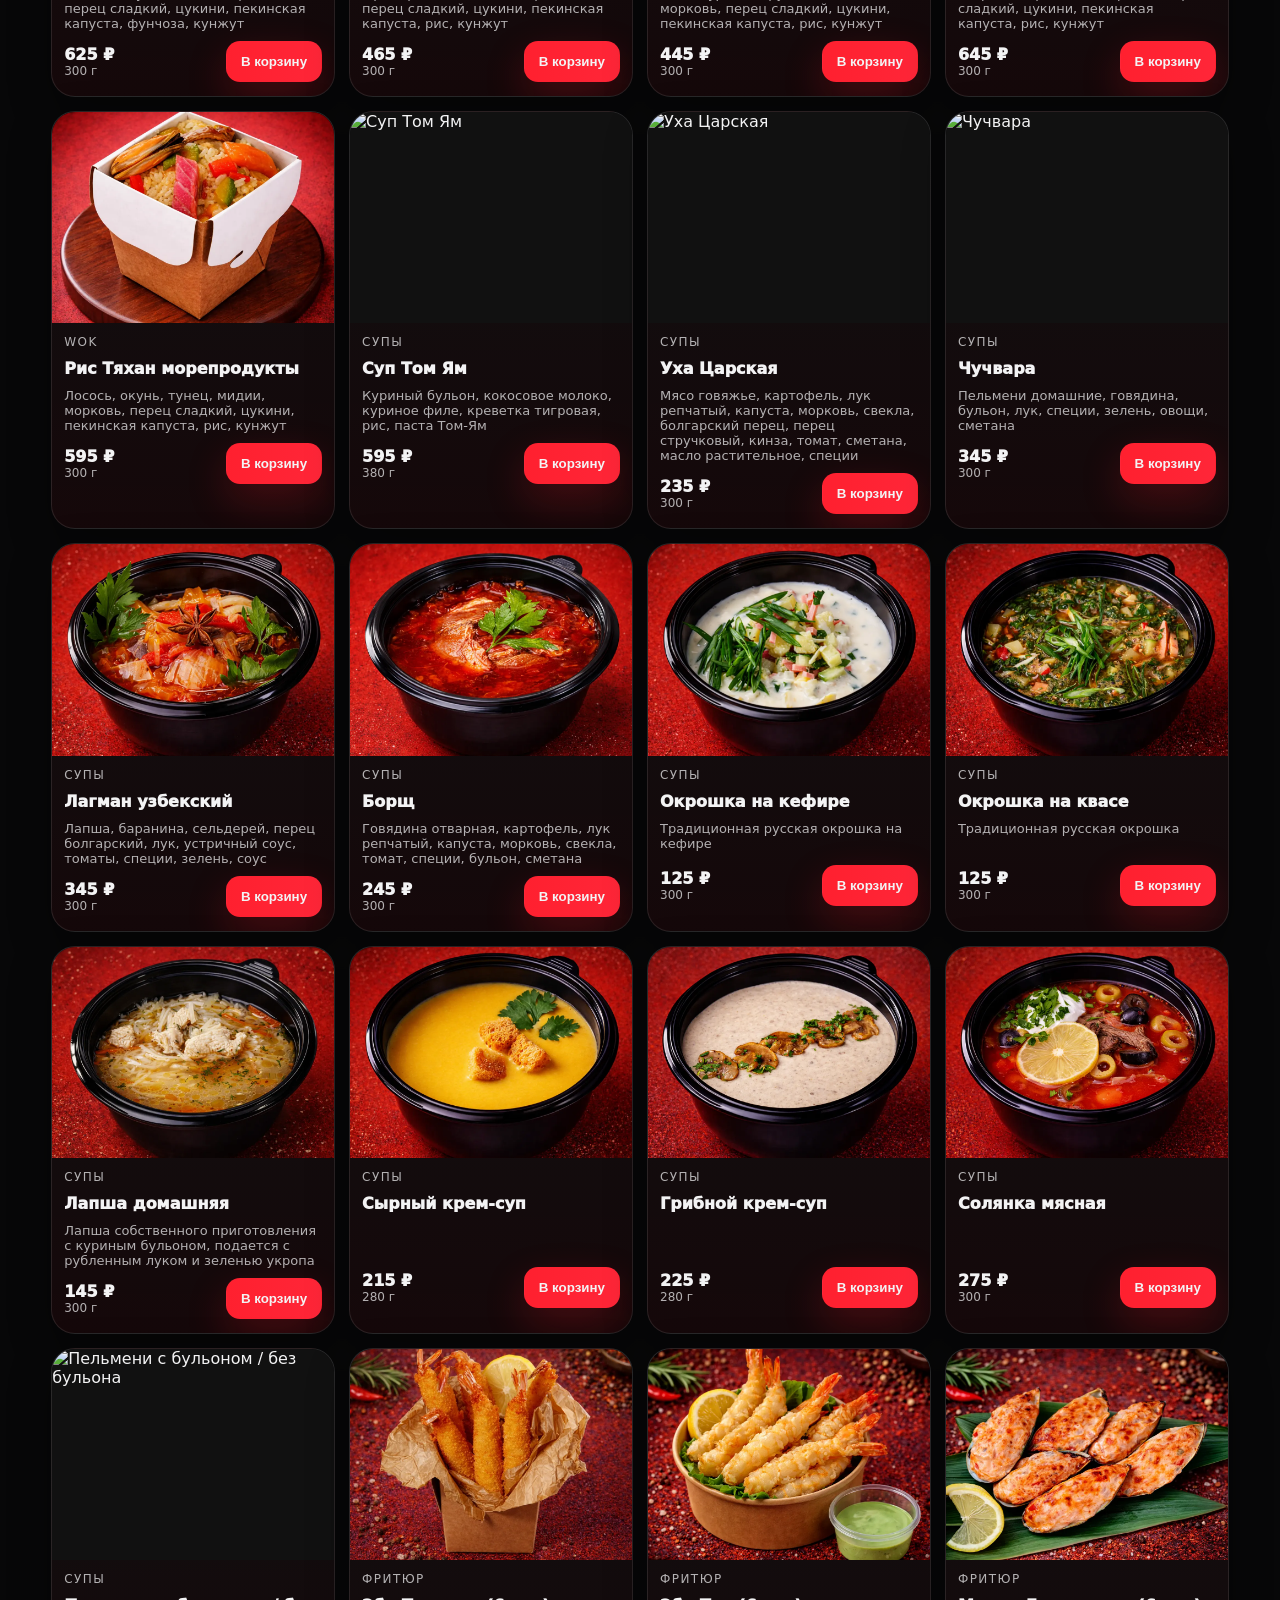
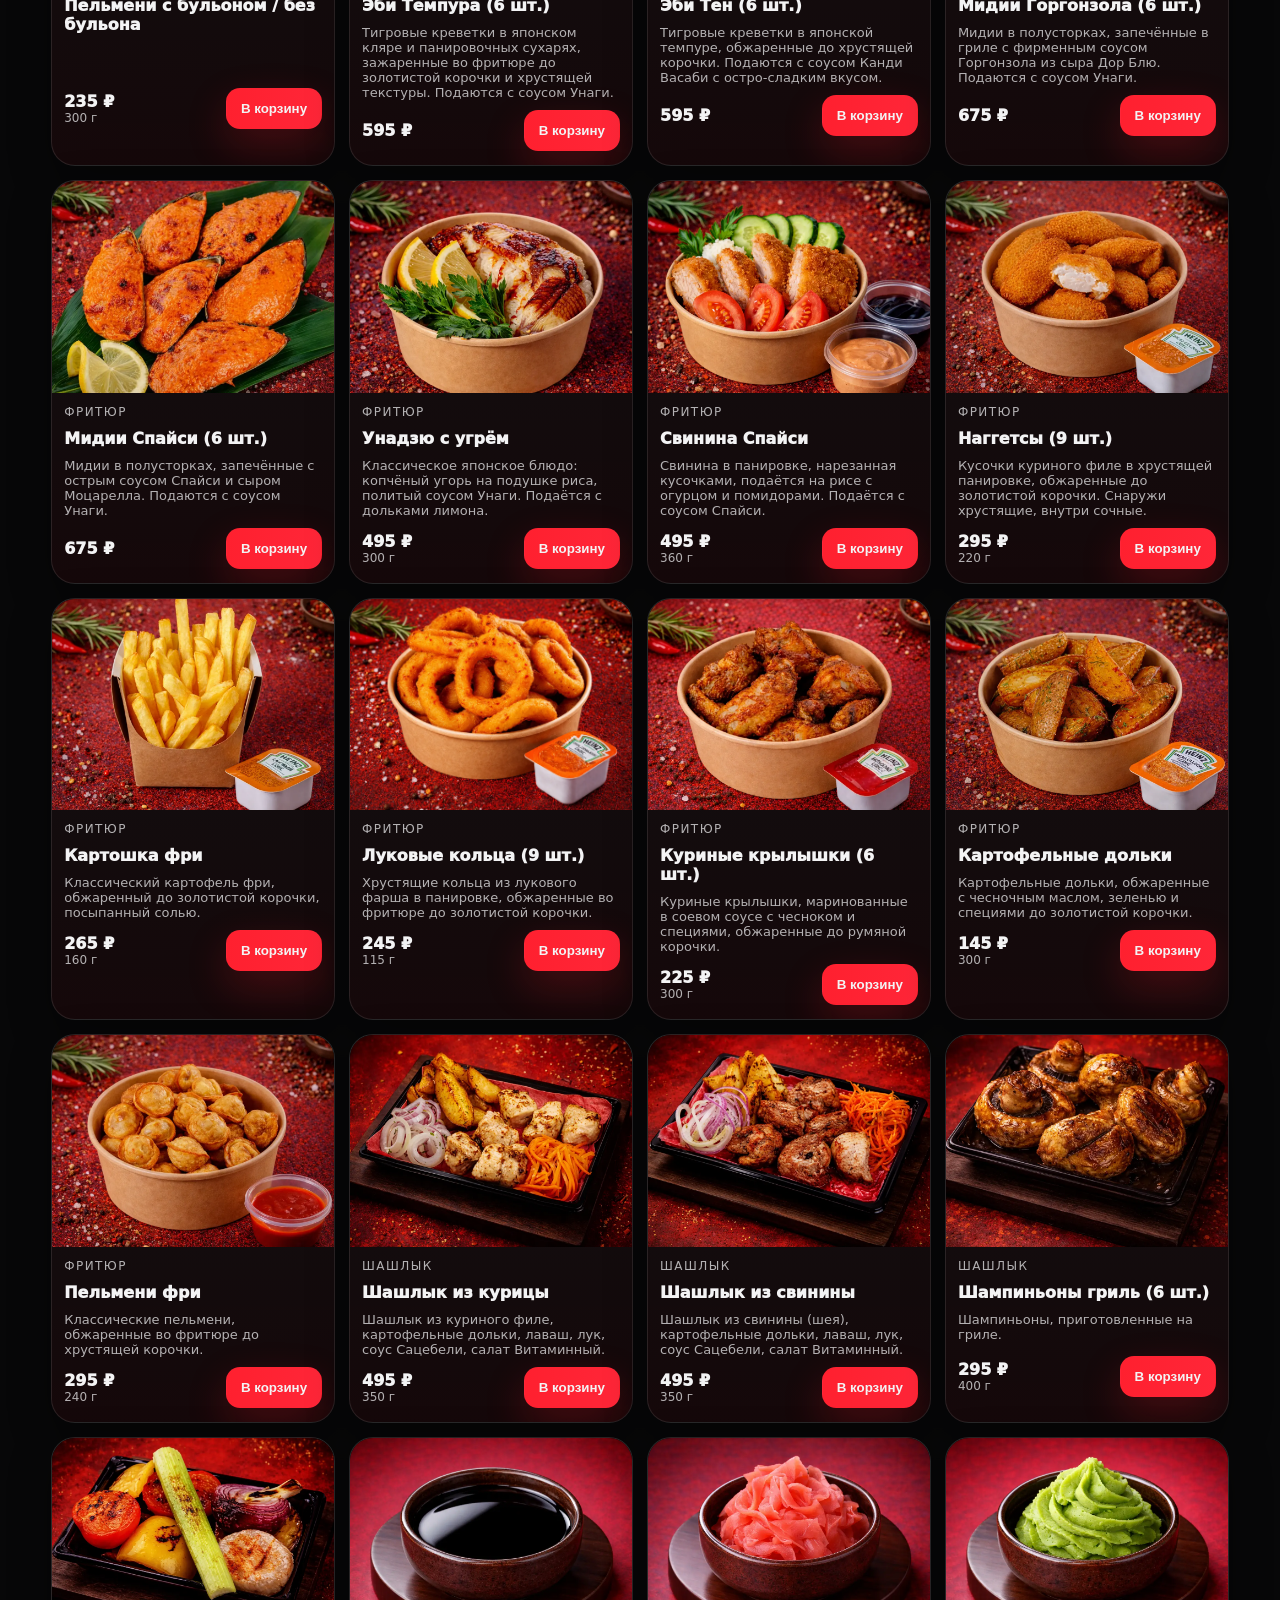
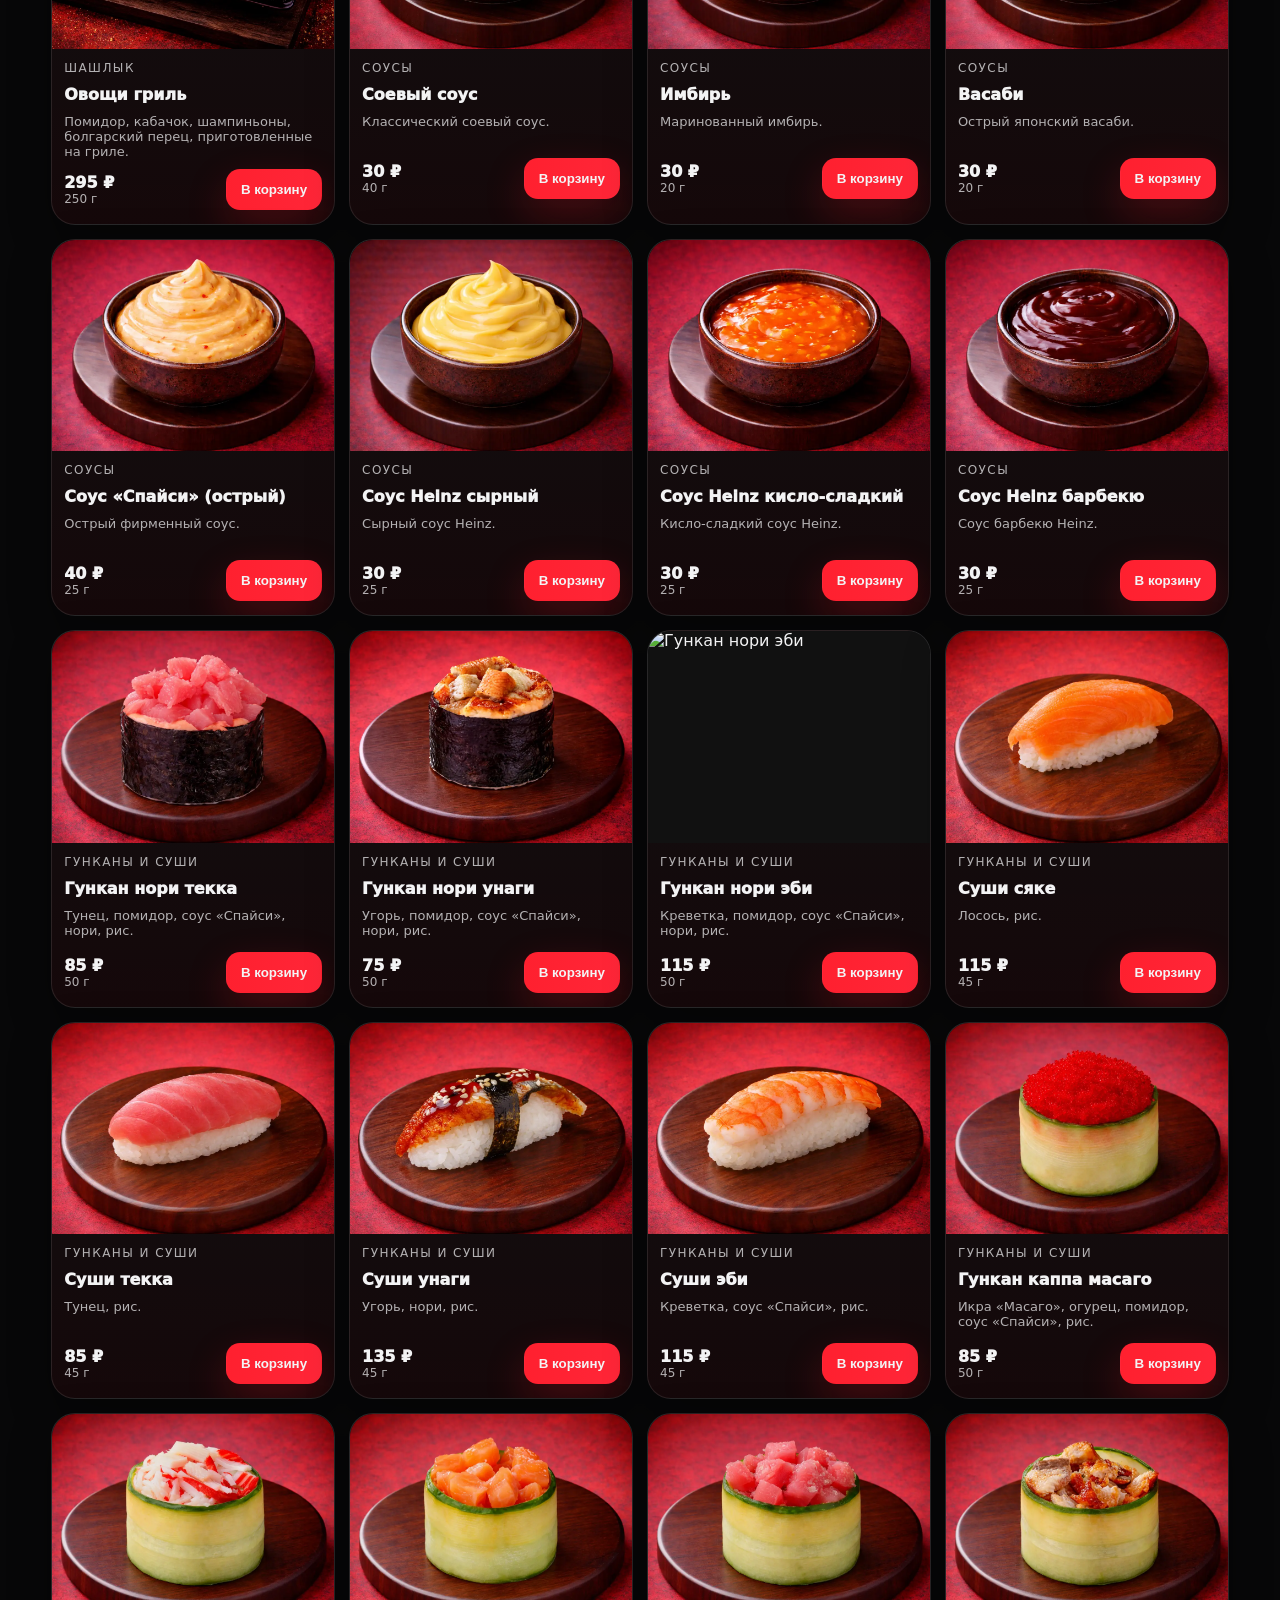
==== commit 7247a53e: "Add files via upload" ====
--- a/index.html
+++ b/index.html
@@ -140,7 +140,7 @@
             <span class="grad"><br><span id="heroAccent">СУШИДЗА</span></span>
           </h1>
           <p class="hero__desc" id="heroDesc">
-            Сушидза — это территория изысканного вкуса, где каждая позиция создана с вниманием к деталям, качеству и эстетике. Свежие ингредиенты, современная японская кухня и безупречная подача превращают обычный заказ в особенное гастрономическое удовольствие.
+            СУШИДЗА — Японская, европейская, восточная кухни. Доставка шашлыка, роллов, суши, пиццы, супов, салатов и горячих блюд в Оренбурге. Готовим быстро, привозим горячим, доступен самовывоз из 3 точек города.
           </p>
           <div class="hero__cta">
             <a class="btn btn--primary" id="heroPrimaryBtn" href="#menu">Открыть меню</a>
@@ -215,6 +215,7 @@
               <li>Оренбург, 27 Линия 60</li>
               <li>Оренбург, Кичигина 8</li>
             </ul>
+            <div class="hint">В ночное время самовывоз доступен только с адреса: Оренбург, 27 Линия 60.</div>
           </article>
 
           <article class="infoCard">
@@ -344,10 +345,11 @@
           <label>Адрес самовывоза</label>
           <div class="selectWrap">
             <select name="pickupAddress" class="selectNative">
-              <option>Оренбург, Театральная 1/1</option>
-              <option>Оренбург, 27 Линия 60</option>
-              <option>Оренбург, Кичигина 8</option>
+              <option value="Оренбург, Театральная 1/1">Оренбург, Театральная 1/1</option>
+              <option value="Оренбург, 27 Линия 60">Оренбург, 27 Линия 60</option>
+              <option value="Оренбург, Кичигина 8">Оренбург, Кичигина 8</option>
             </select>
+            <div class="hint">В ночное время самовывоз доступен только с адреса: Оренбург, 27 Линия 60.</div>
             <span class="selectCaret" aria-hidden="true"></span>
           </div>
         </div>
@@ -446,7 +448,7 @@
             <input id="promoCodeInput" name="promoCode" placeholder="Введите промокод" autocomplete="off">
             <button class="btn btn--ghost promoApplyBtn" type="button" id="applyPromoBtn">Применить</button>
           </div>
-          <!--<div <class="hint" id="promoHint">Скидка применяется ко всей стоимости заказа, если промокод активен.</div>-->
+          <div class="hint" id="promoHint">Введите промокод и нажмите «Применить».</div>
         </div>
 
         <div class="field">
--- a/css/style.css
+++ b/css/style.css
@@ -392,6 +392,11 @@
 .cartItem img{width:52px; height:52px; border-radius:14px; object-fit:cover}
 .cartItem__name{font-weight:900; font-size:14px}
 .cartItem__meta{color:var(--muted); font-size:12px}
+.cartItem__prices{display:inline-flex; align-items:center; gap:6px; flex-wrap:wrap}
+.cartItem__giftPrice{font-weight:900; color:var(--txt)}
+.cartItem__oldPrice{opacity:.72}
+.cartItem__giftBadge{display:inline-flex; margin-left:8px; padding:3px 8px; border-radius:999px; background:rgba(var(--accentRgb),.16); border:1px solid rgba(var(--accentRgb),.35); color:var(--accentSoft); font-size:11px; font-weight:900; vertical-align:middle}
+.cartItem--gift{border-color:rgba(var(--accentRgb),.24)}
 
 .qty{display:flex; gap:8px; align-items:center}
 .qty button{
@@ -404,6 +409,7 @@
   box-shadow:0 12px 32px rgba(0,0,0,.22);
 }
 .qty span{min-width:18px; text-align:center; font-weight:900}
+.qty--gift button{font-size:18px; line-height:1}
 
 .modal__panel{
   position:absolute; left:50%; top:50%;
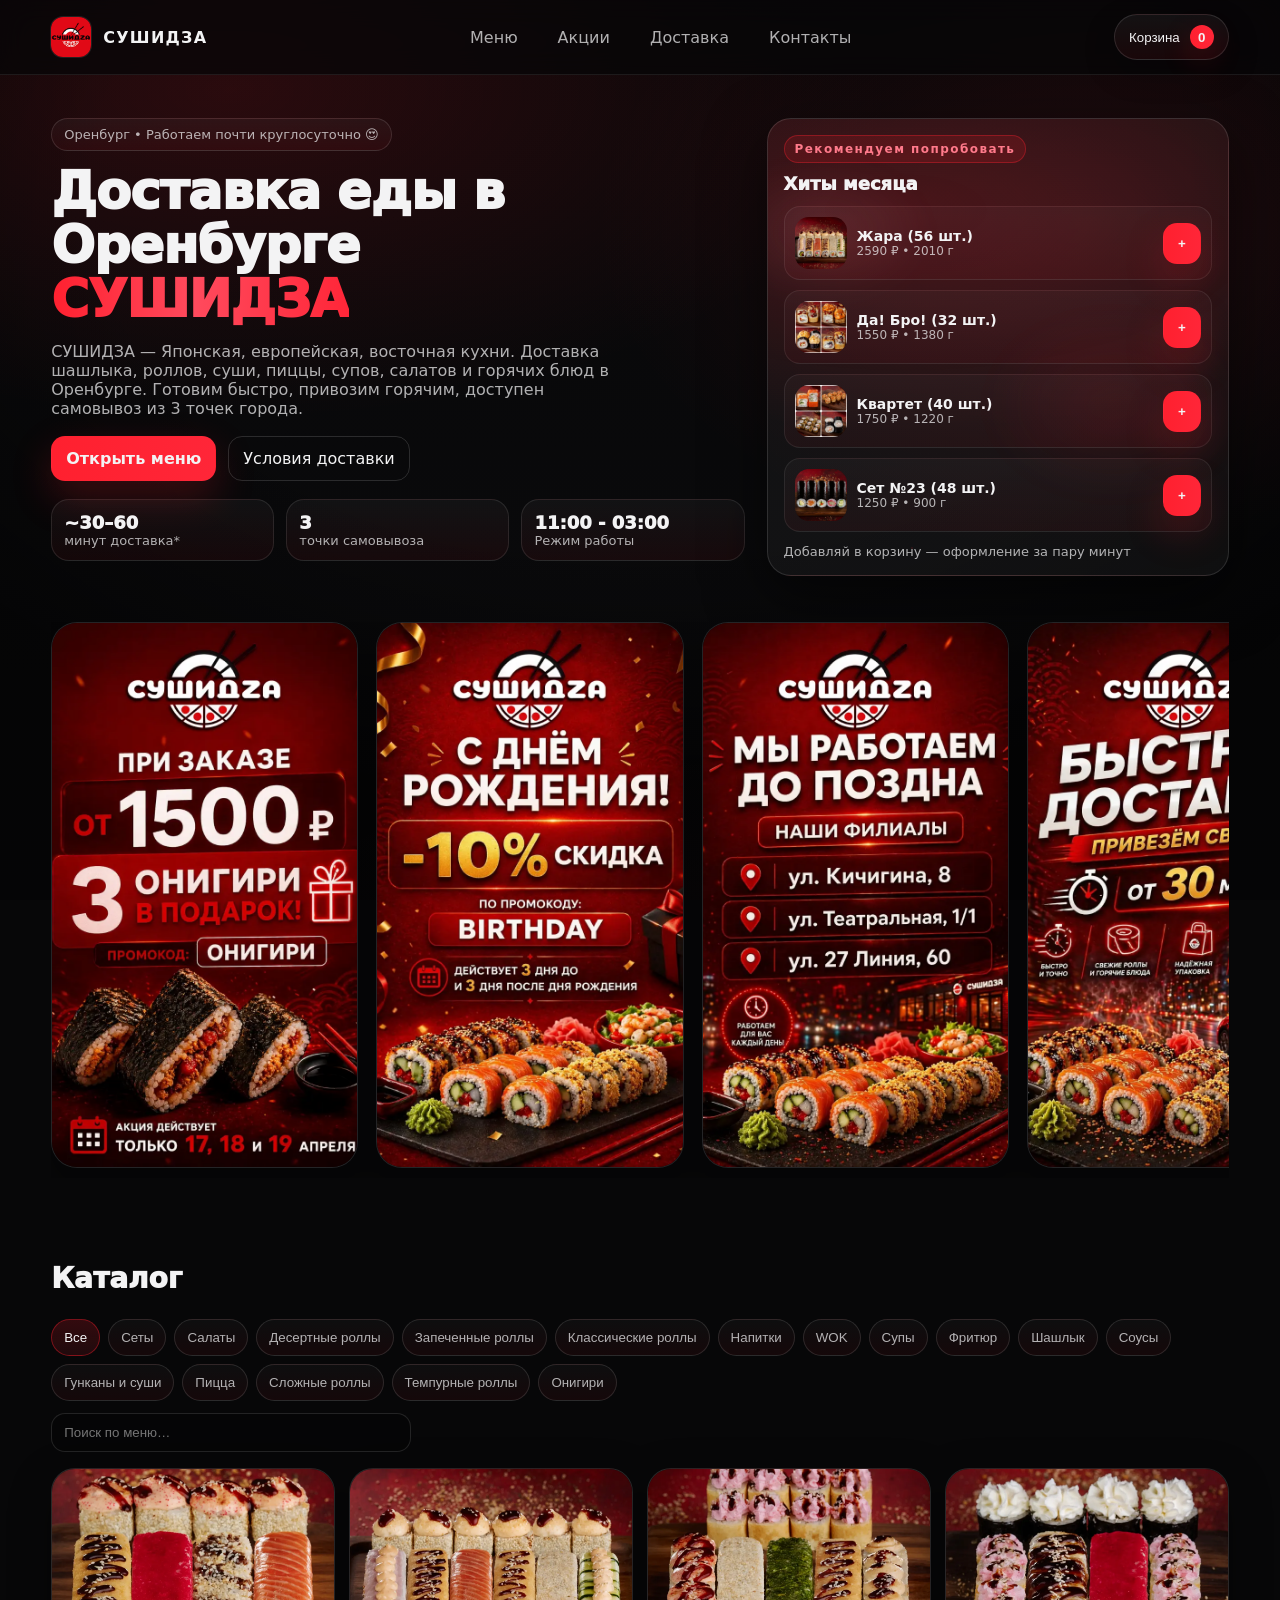
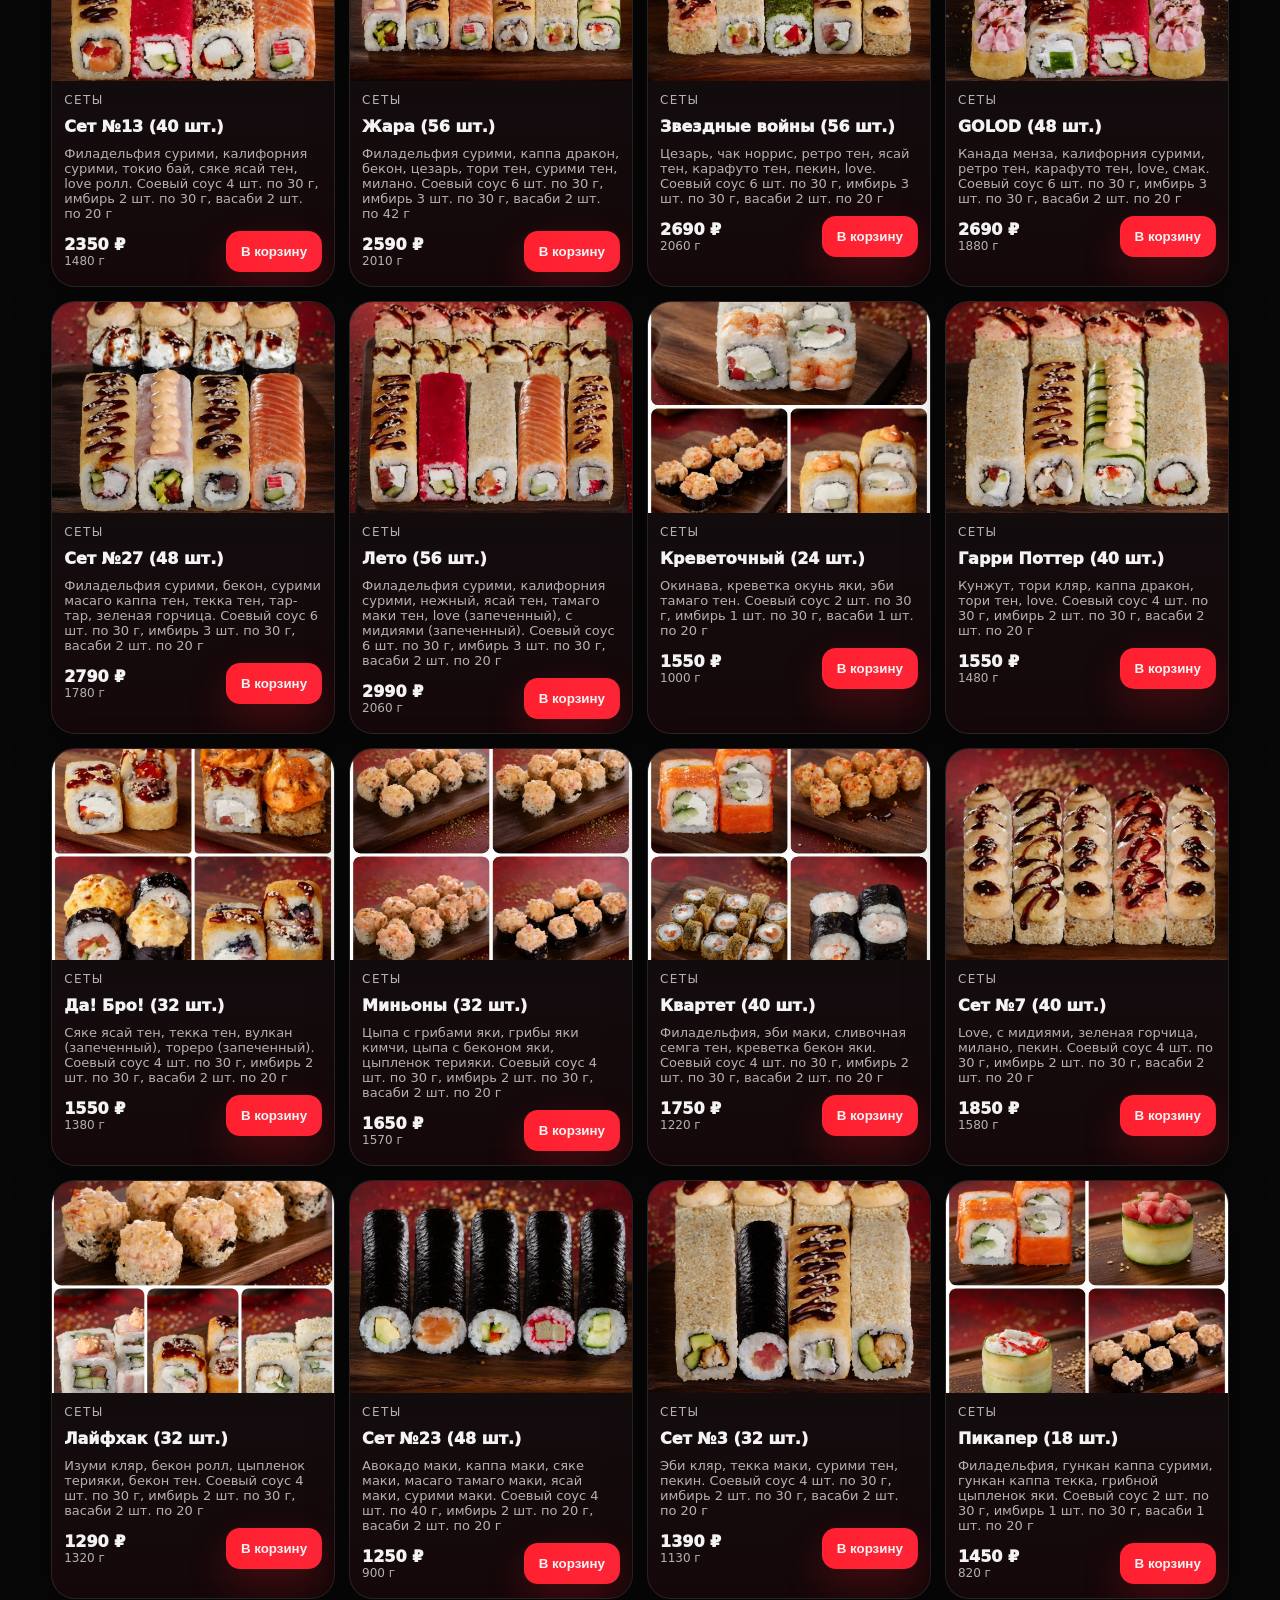
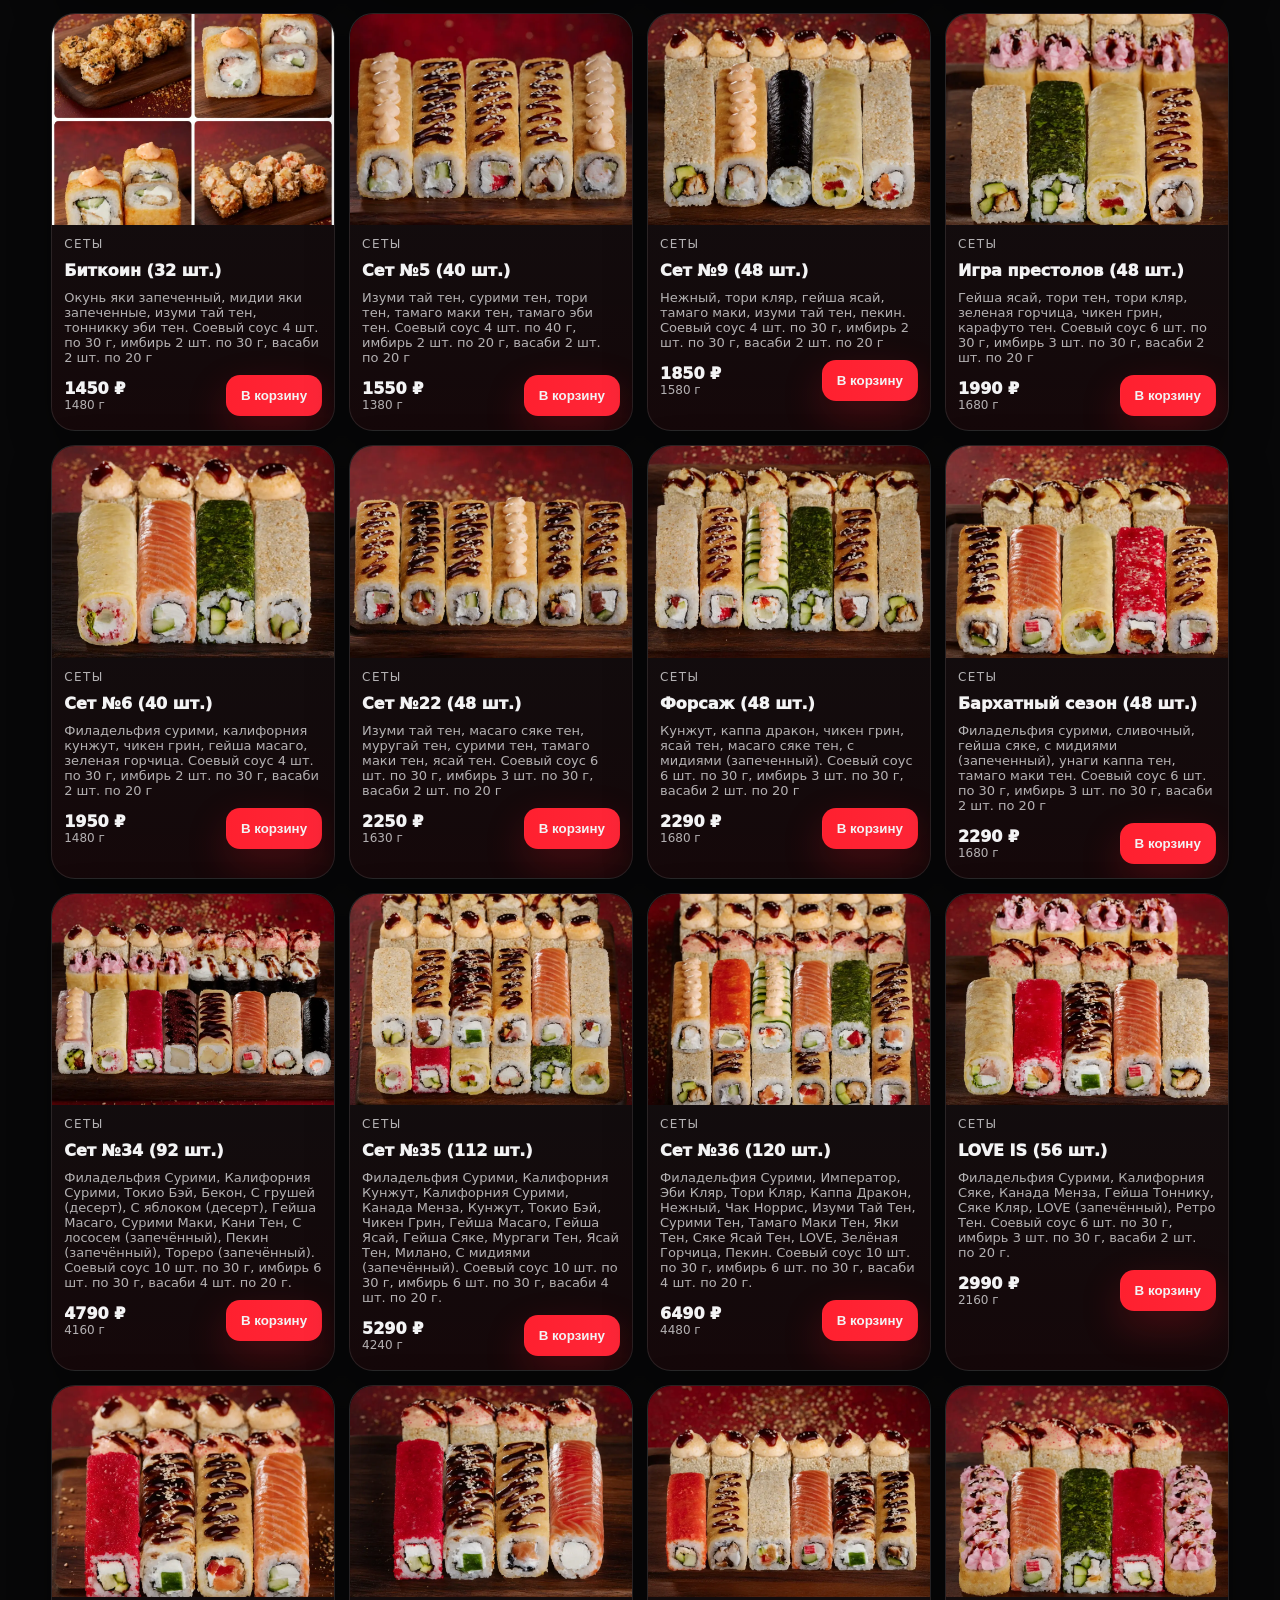
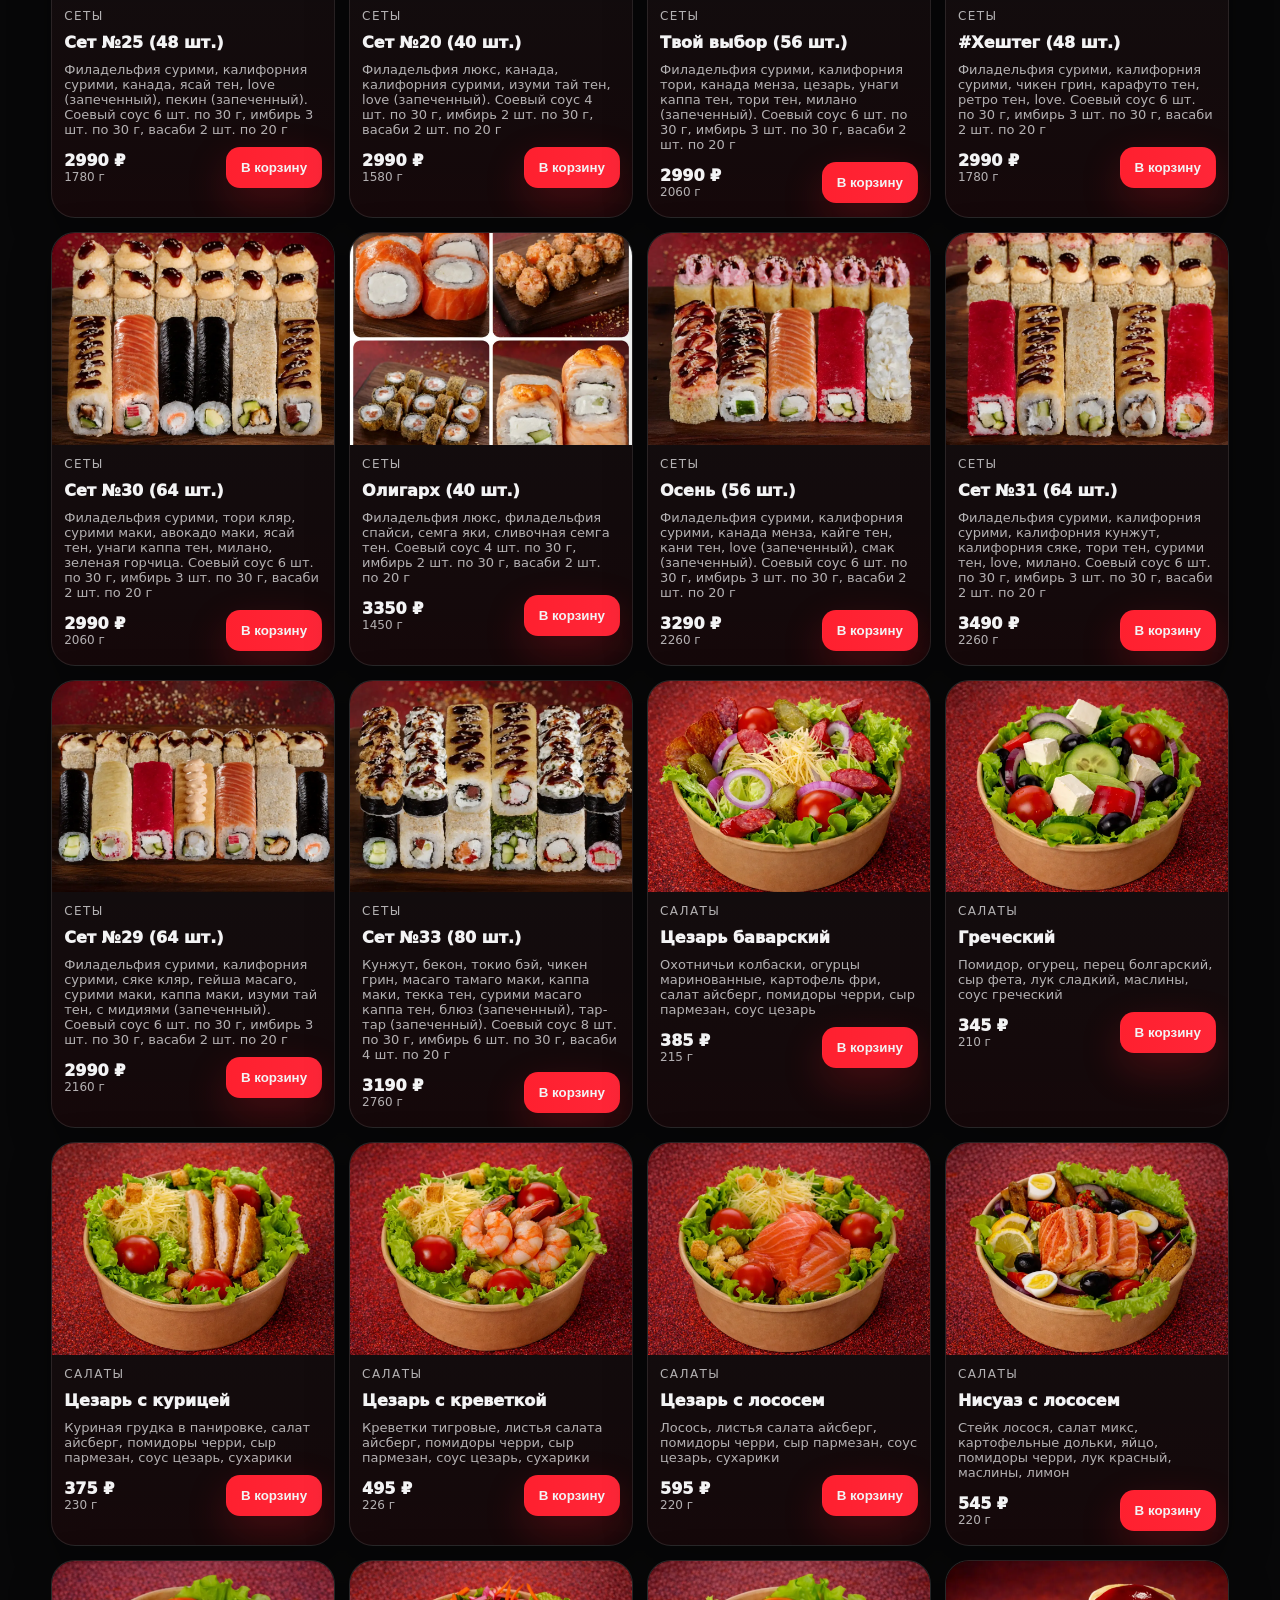
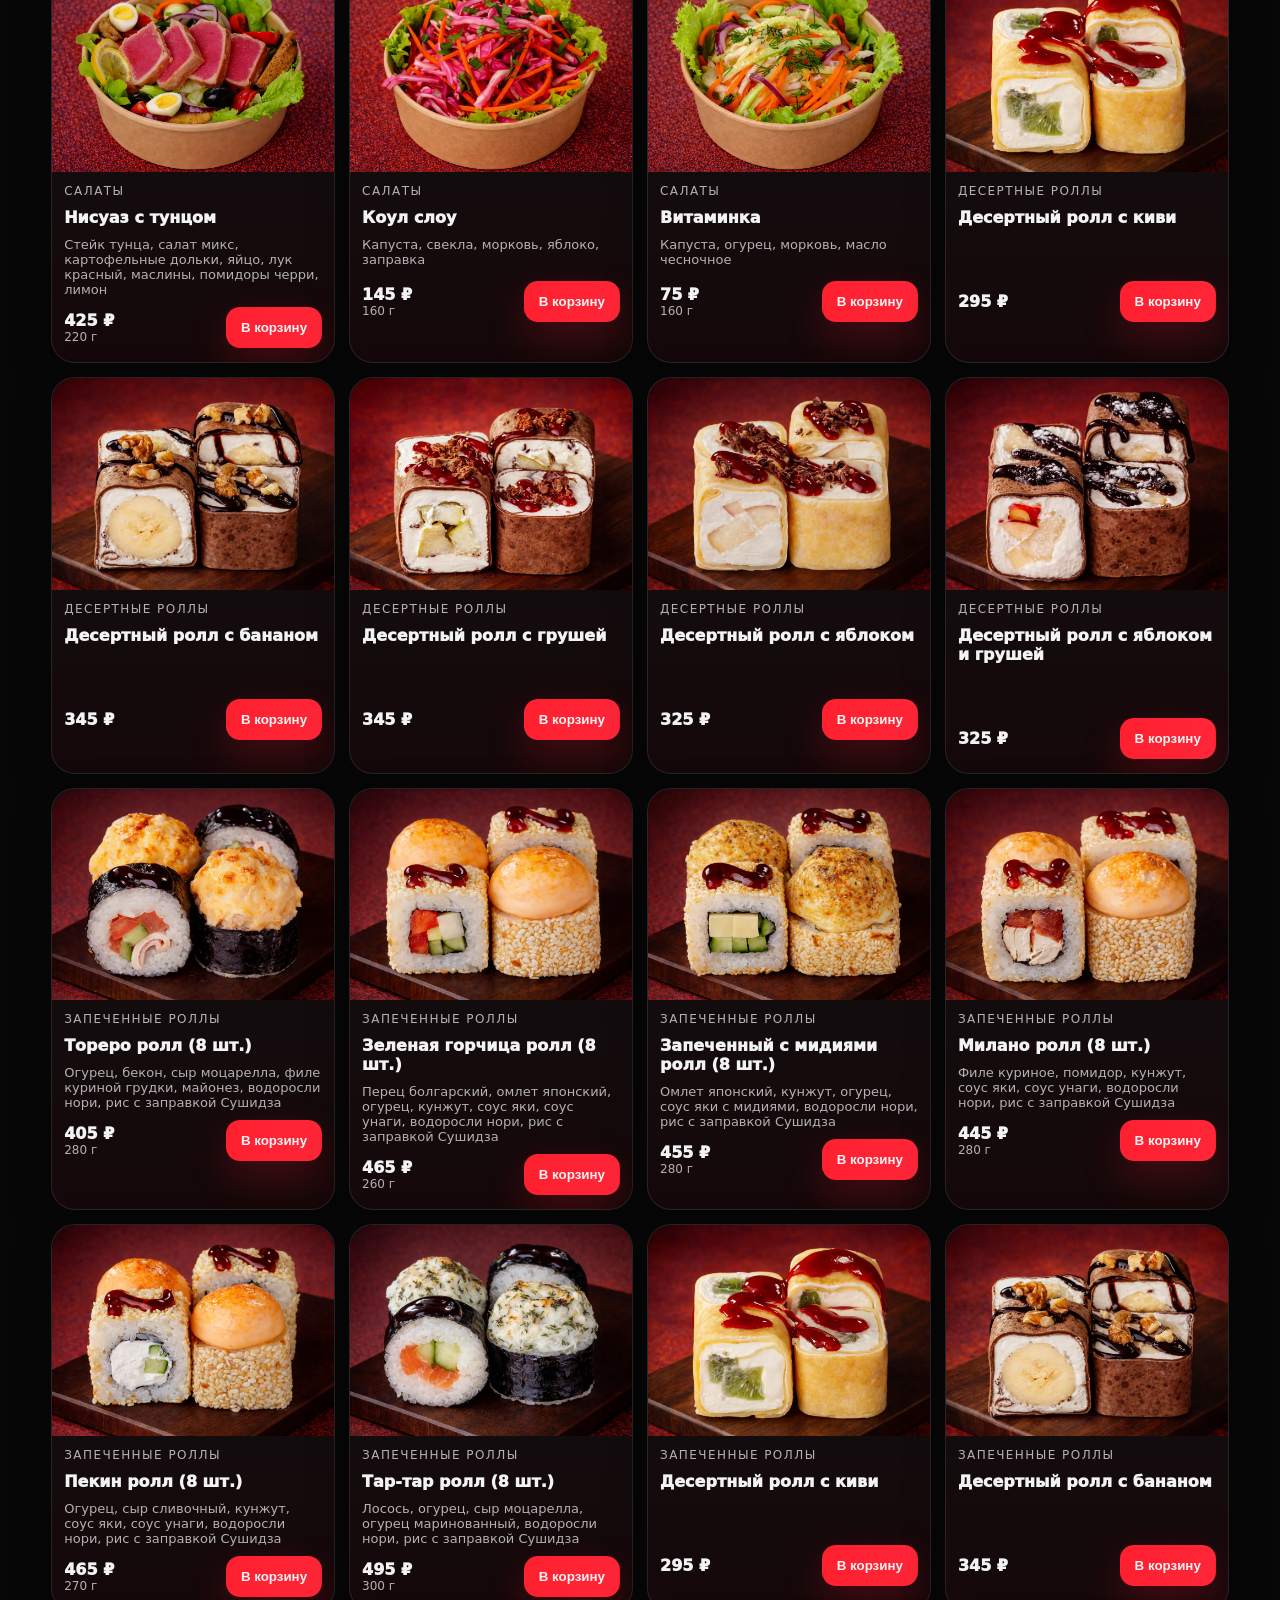
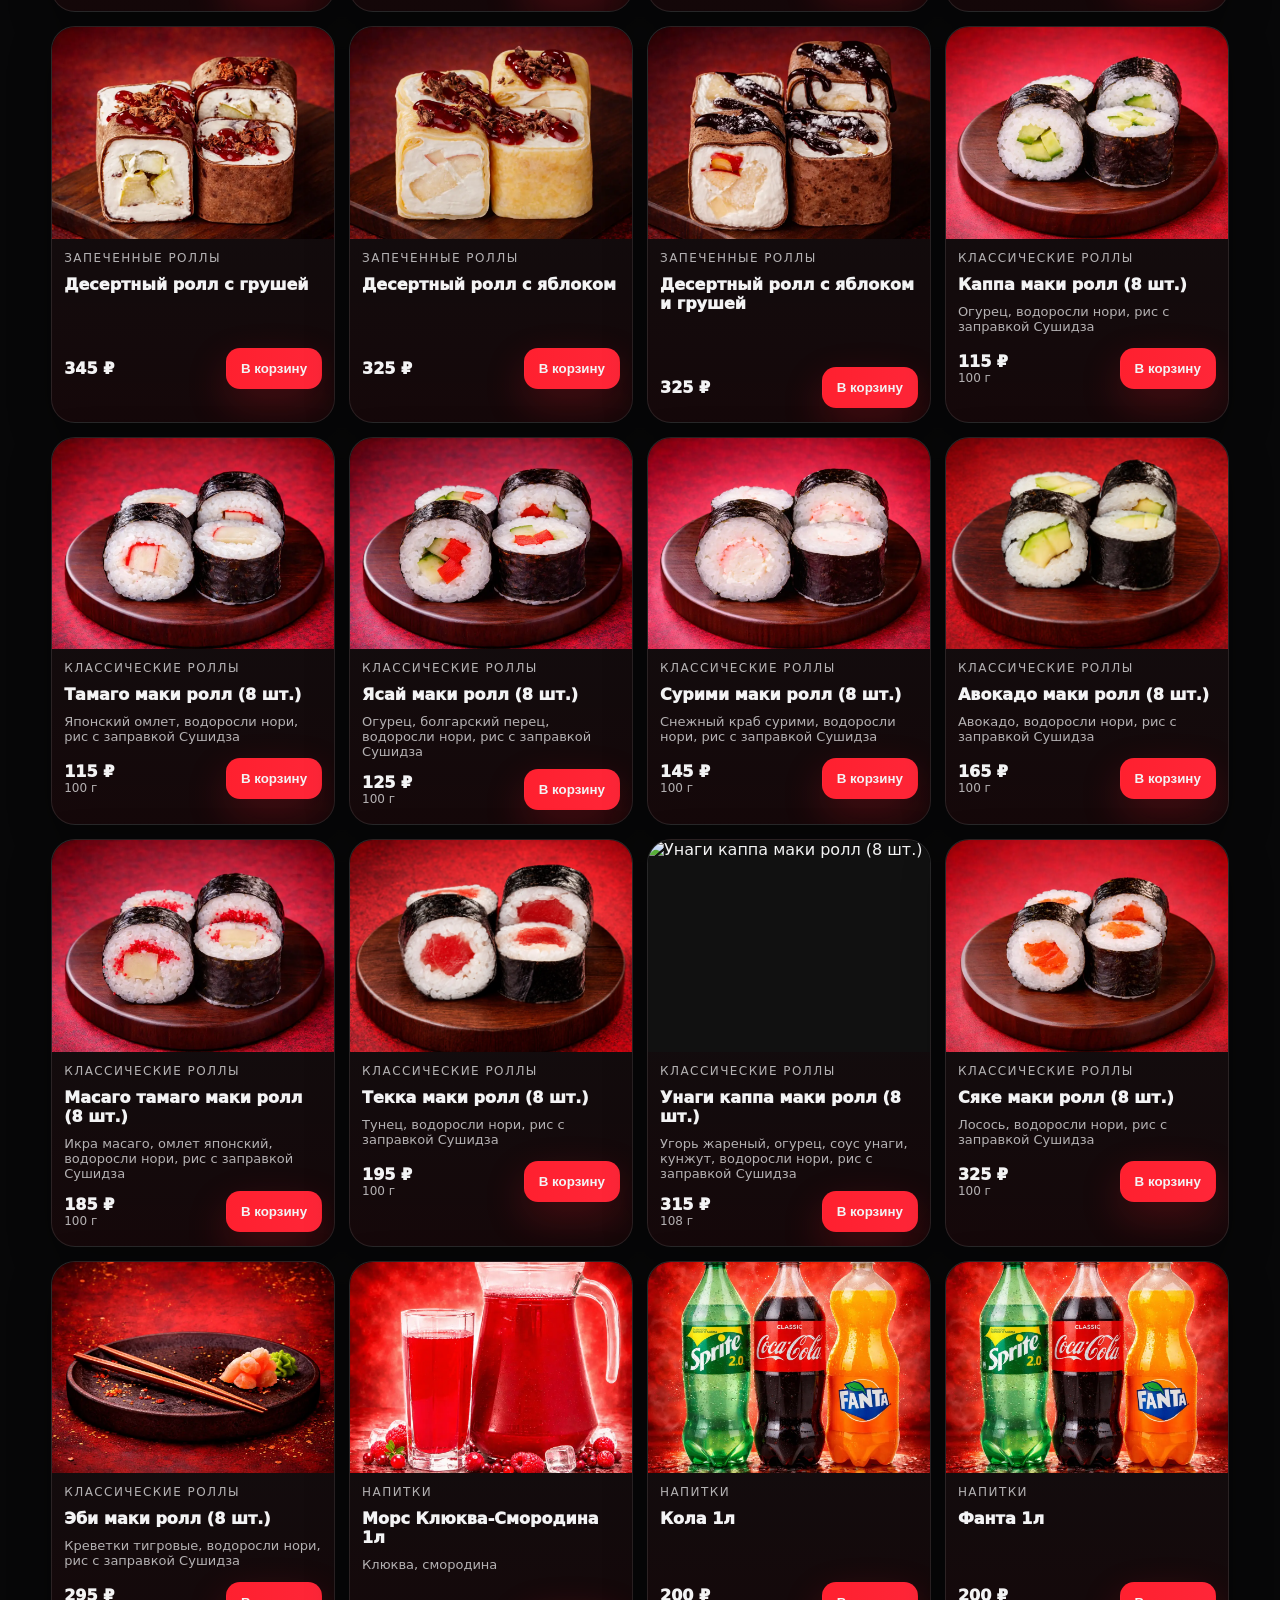
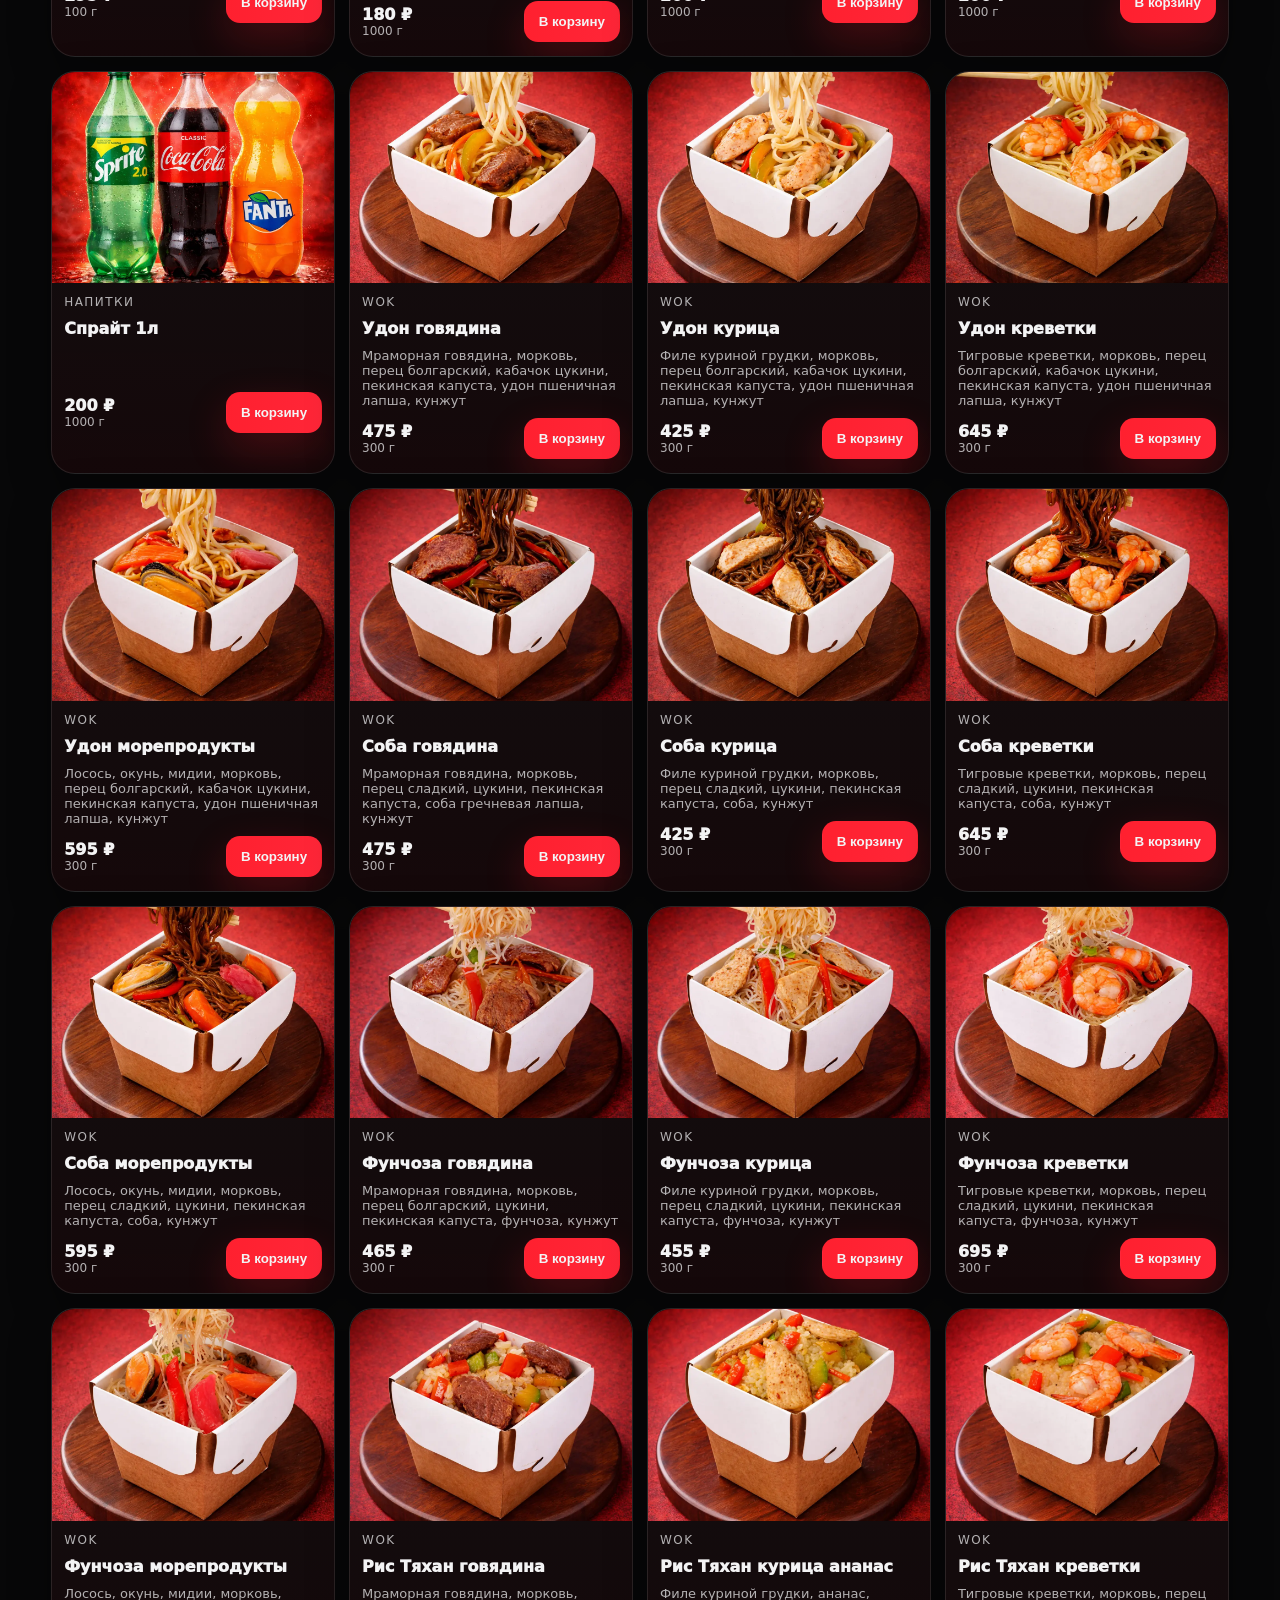
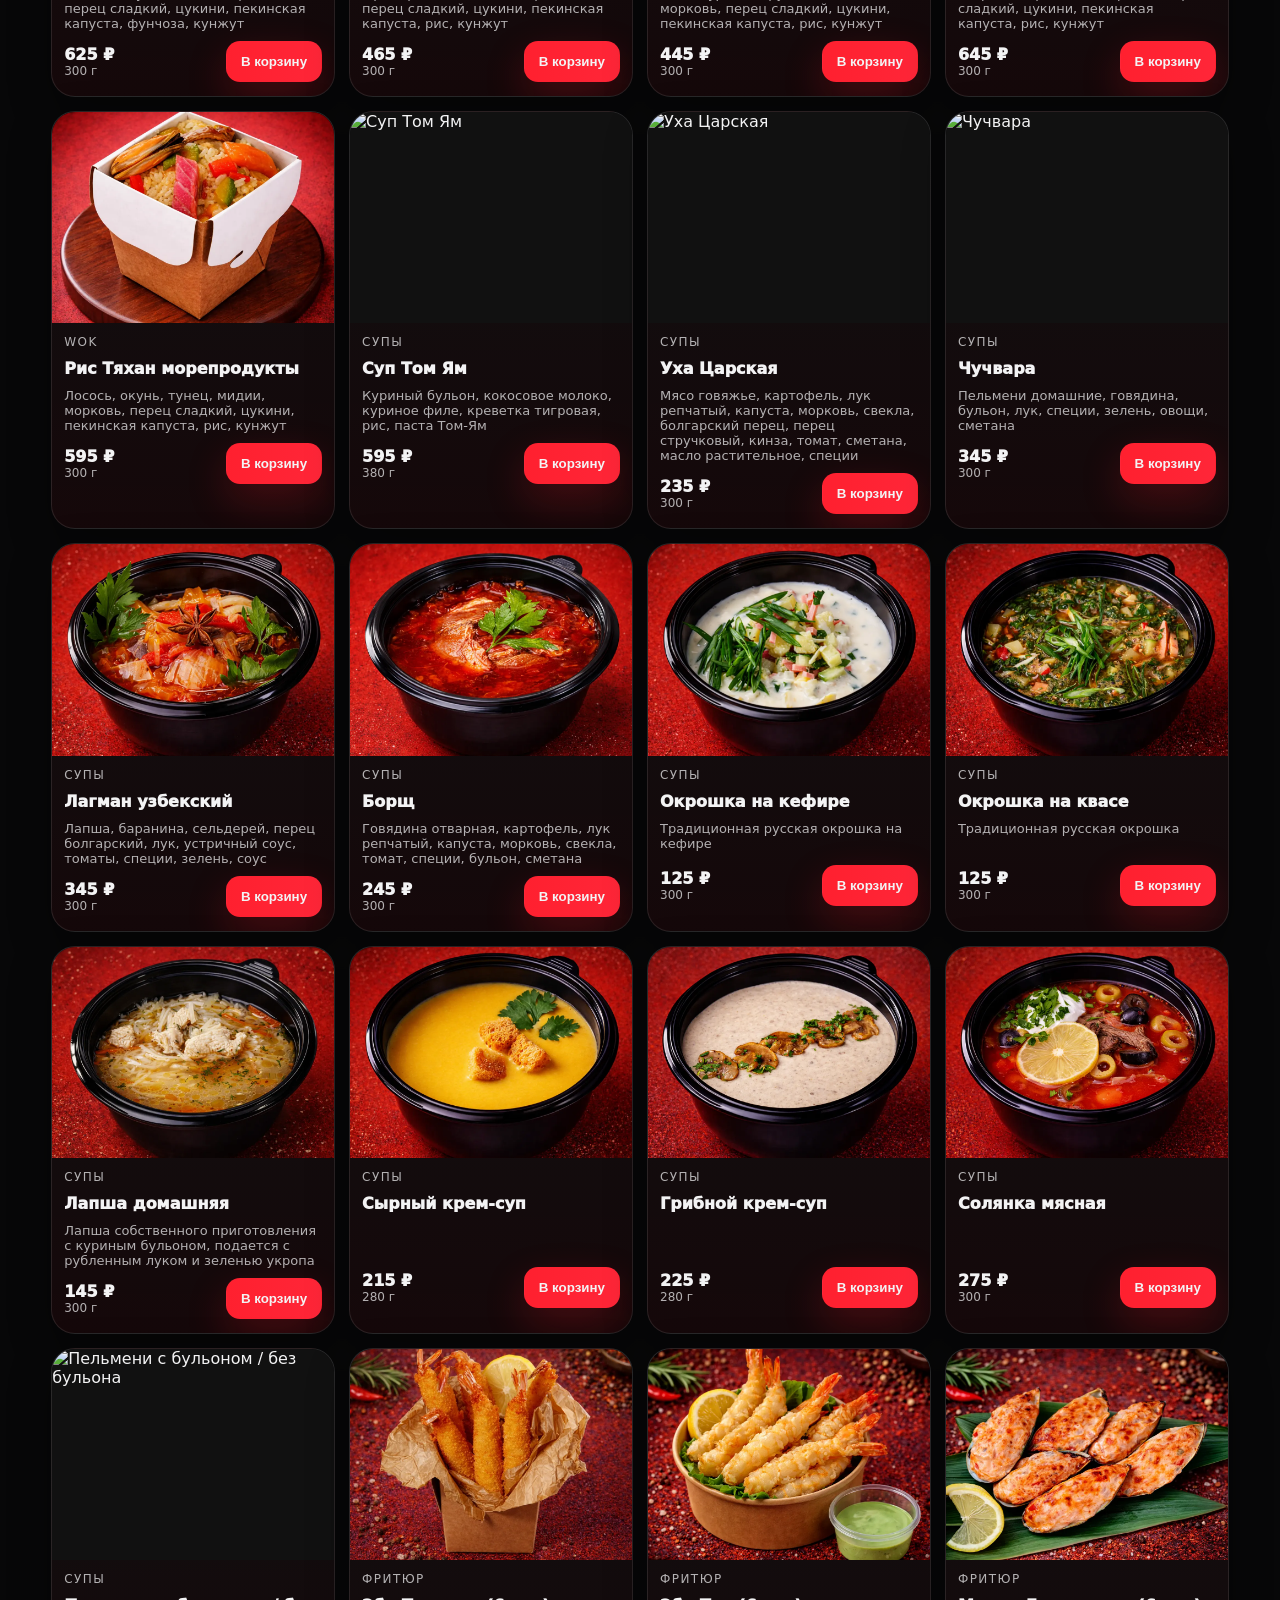
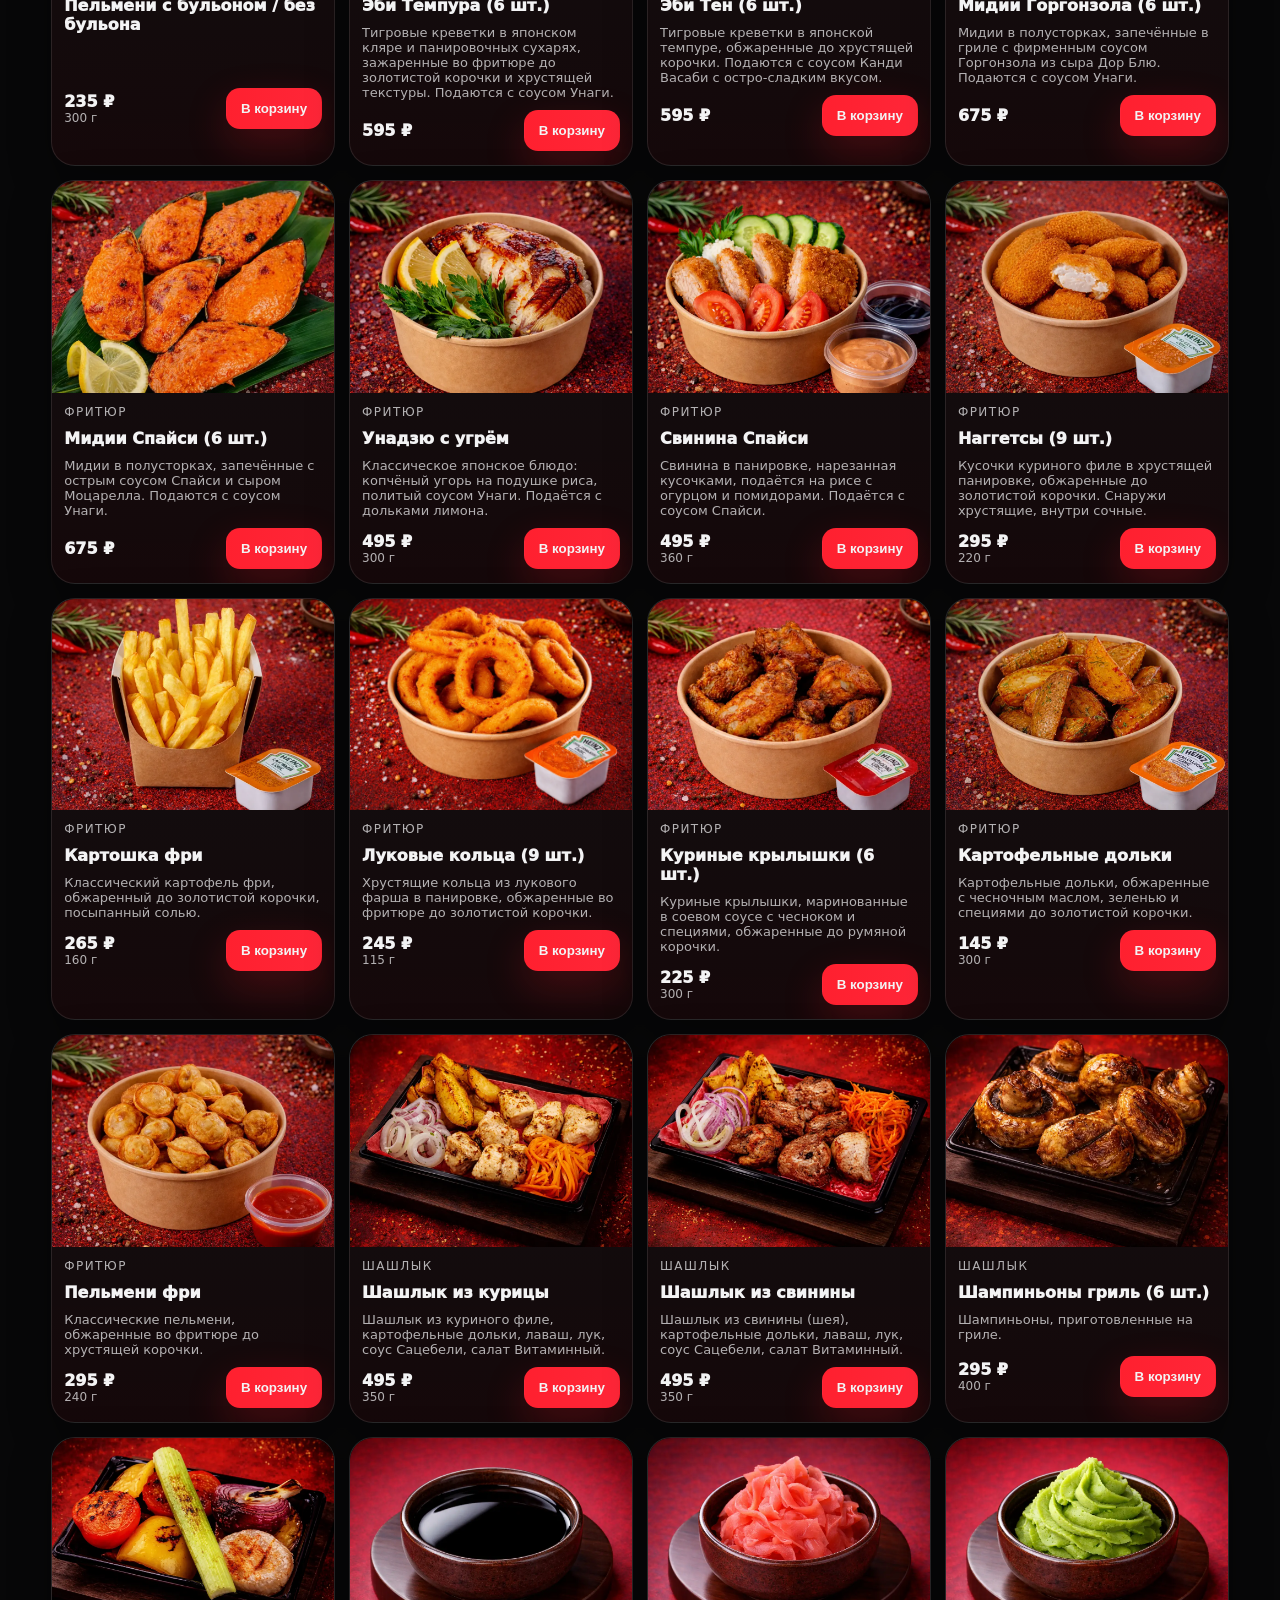
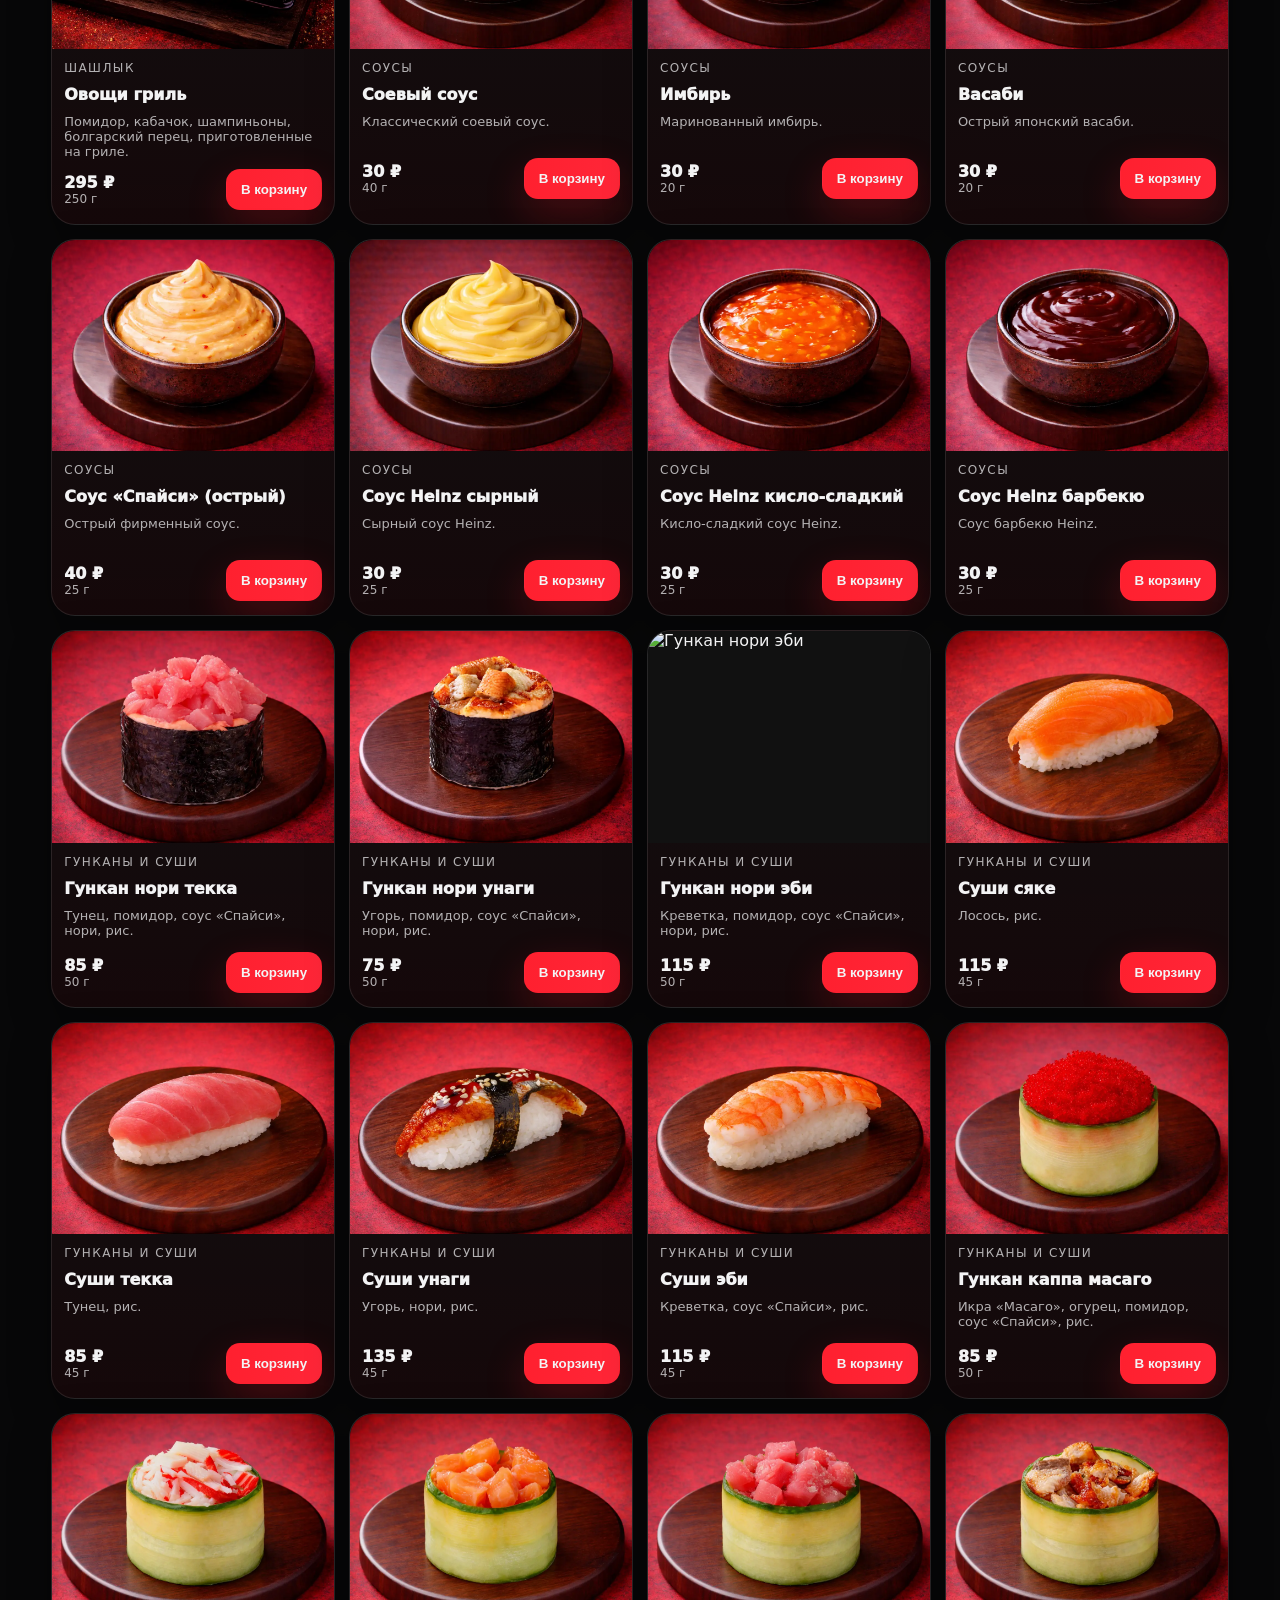
==== commit c9458910: "Add files via upload" ====
--- a/index.html
+++ b/index.html
@@ -469,6 +469,9 @@
           <div class="totalRow" id="nightMarkupRow" hidden>
             <span>Ночь +10%</span><b id="sumNight">0 ₽</b>
           </div>
+          <div class="totalRow" id="pickupDiscountRow" hidden>
+            <span>Самовывоз −10%</span><b id="sumPickupDiscount">0 ₽</b>
+          </div>
           <div class="totalRow" id="promoDiscountRow" hidden>
             <span id="discountLabel">Промокод <span id="promoBadge">—</span></span><b id="sumPromoDiscount">0 ₽</b>
           </div>
--- a/css/style.css
+++ b/css/style.css
@@ -315,7 +315,7 @@
 .card__name{font-weight:950}
 .card__desc{color:var(--muted); font-size:13px; min-height:34px}
 .card__row{display:flex; justify-content:space-between; align-items:center; gap:10px}
-.price{font-weight:950}
+.price{font-weight:1000}
 .meta{color:var(--muted); font-size:12px}
 .hitRow{display:flex; align-items:center; justify-content:space-between; gap:8px}
 .variantSelect{
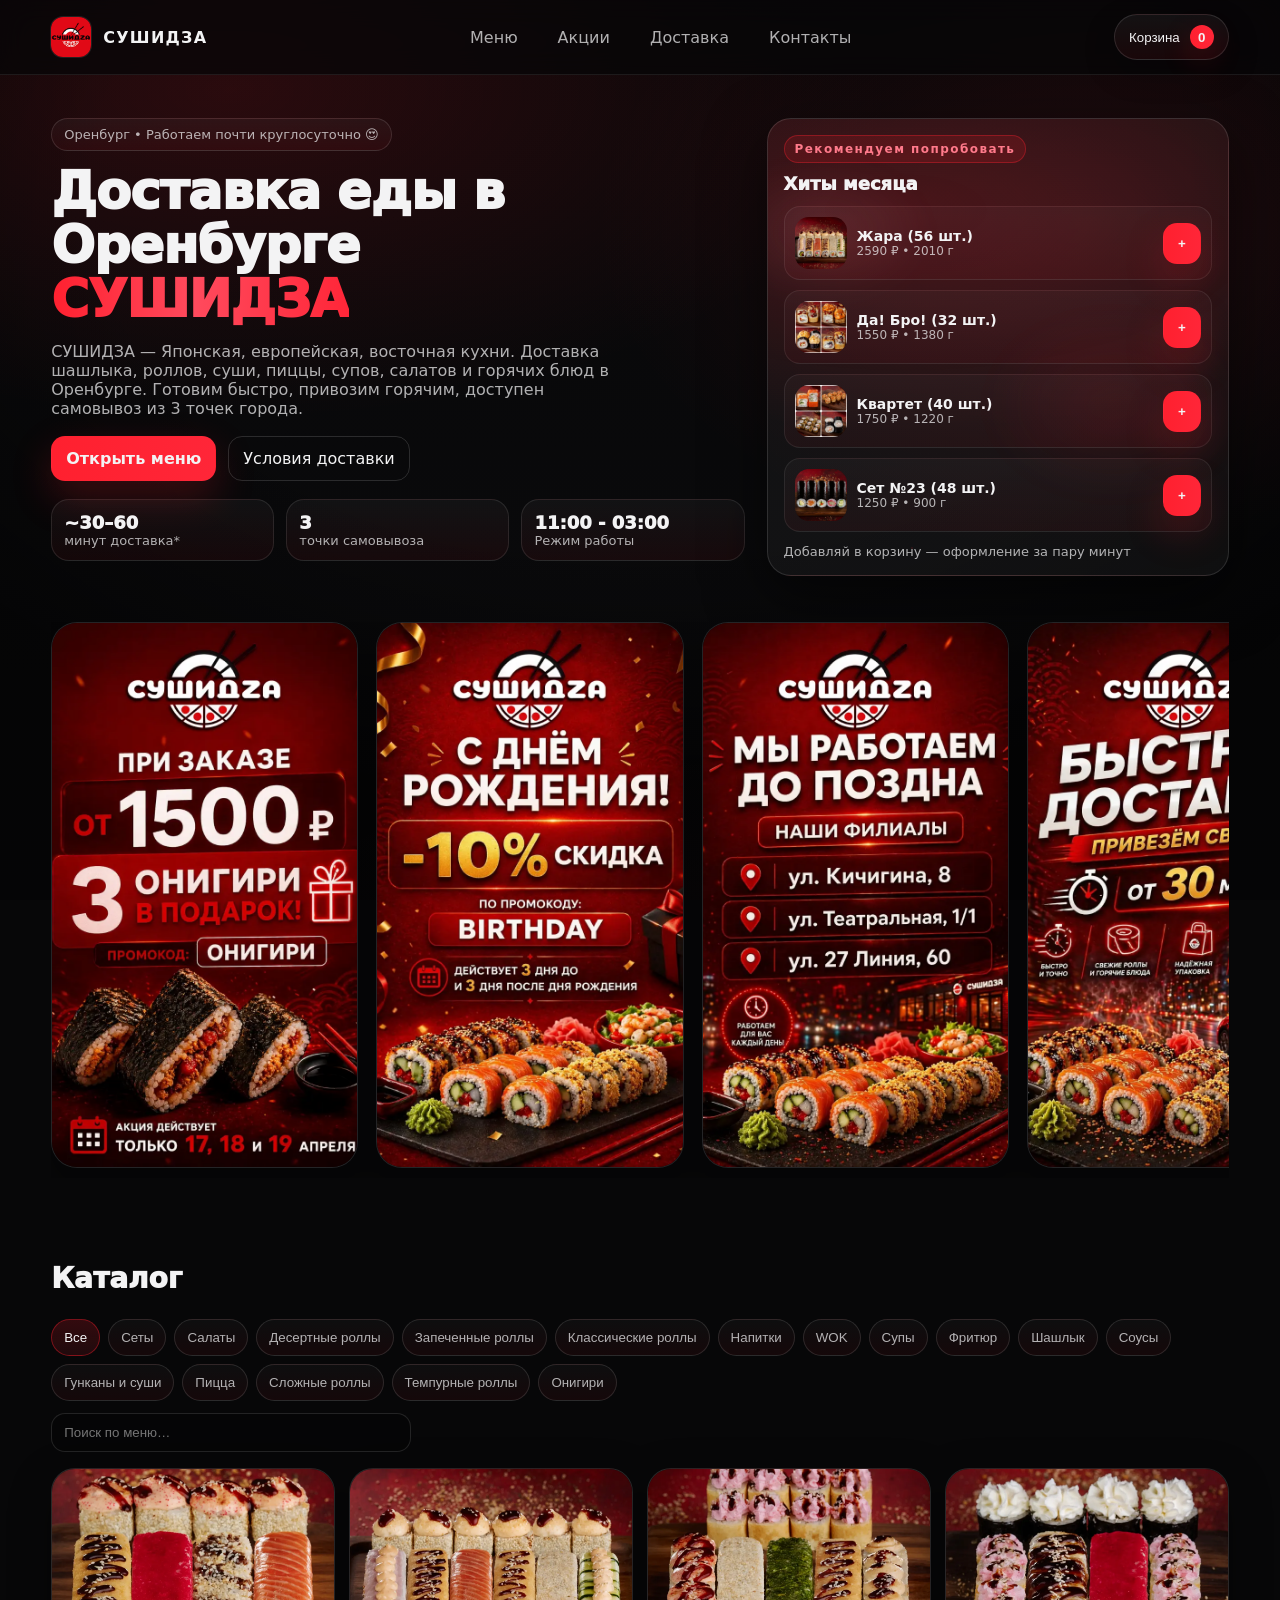
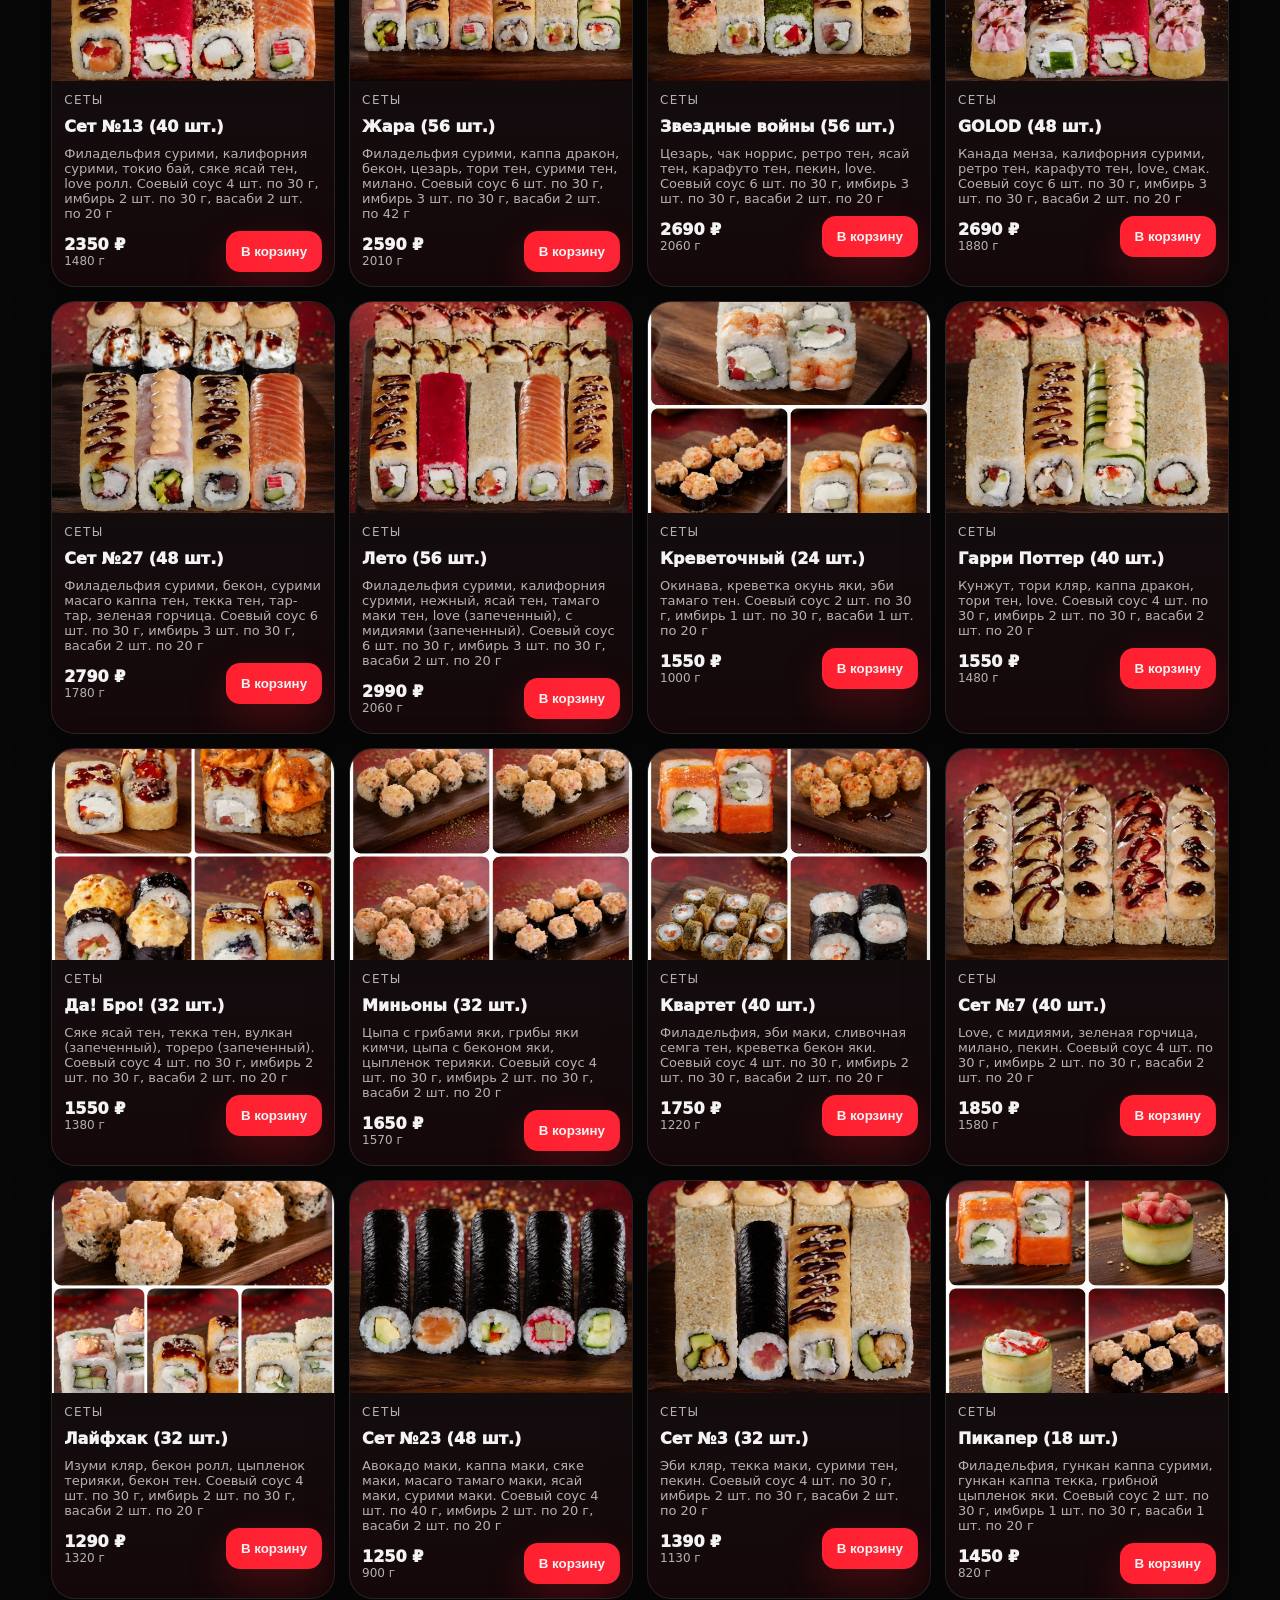
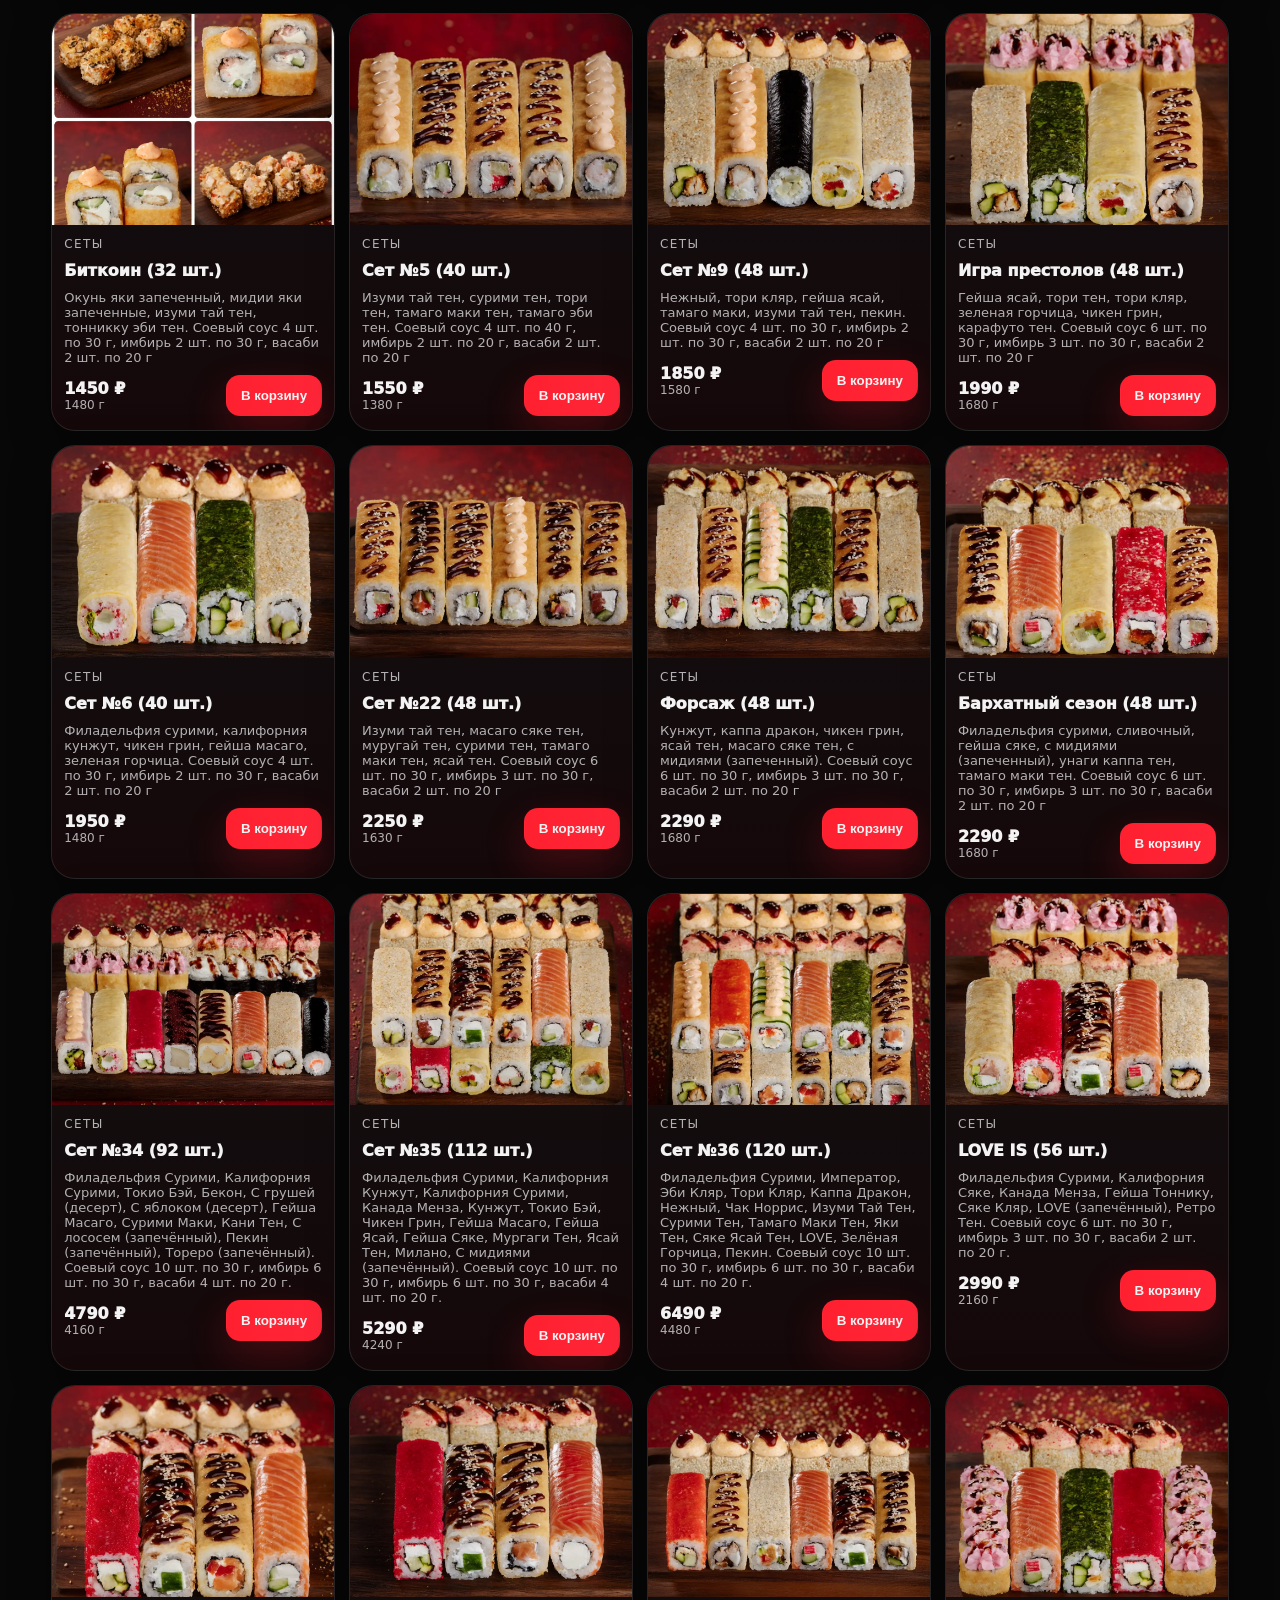
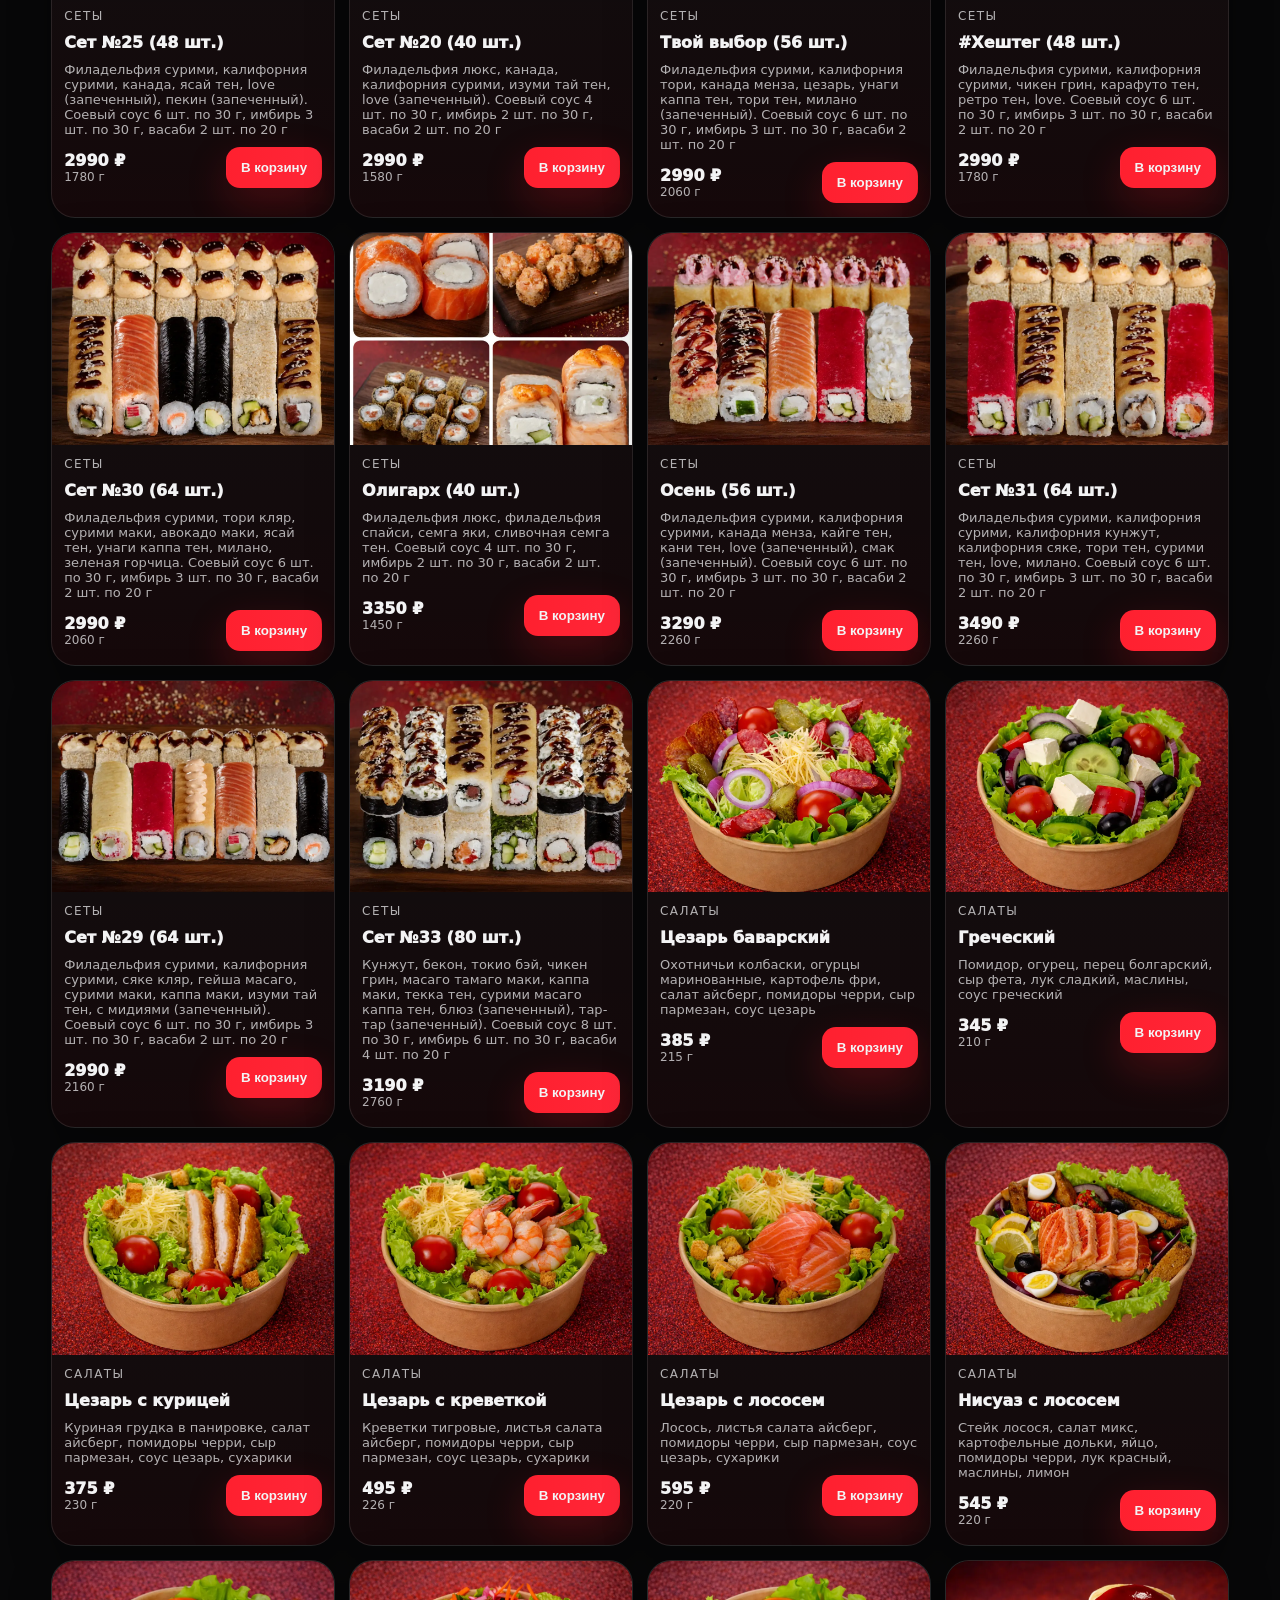
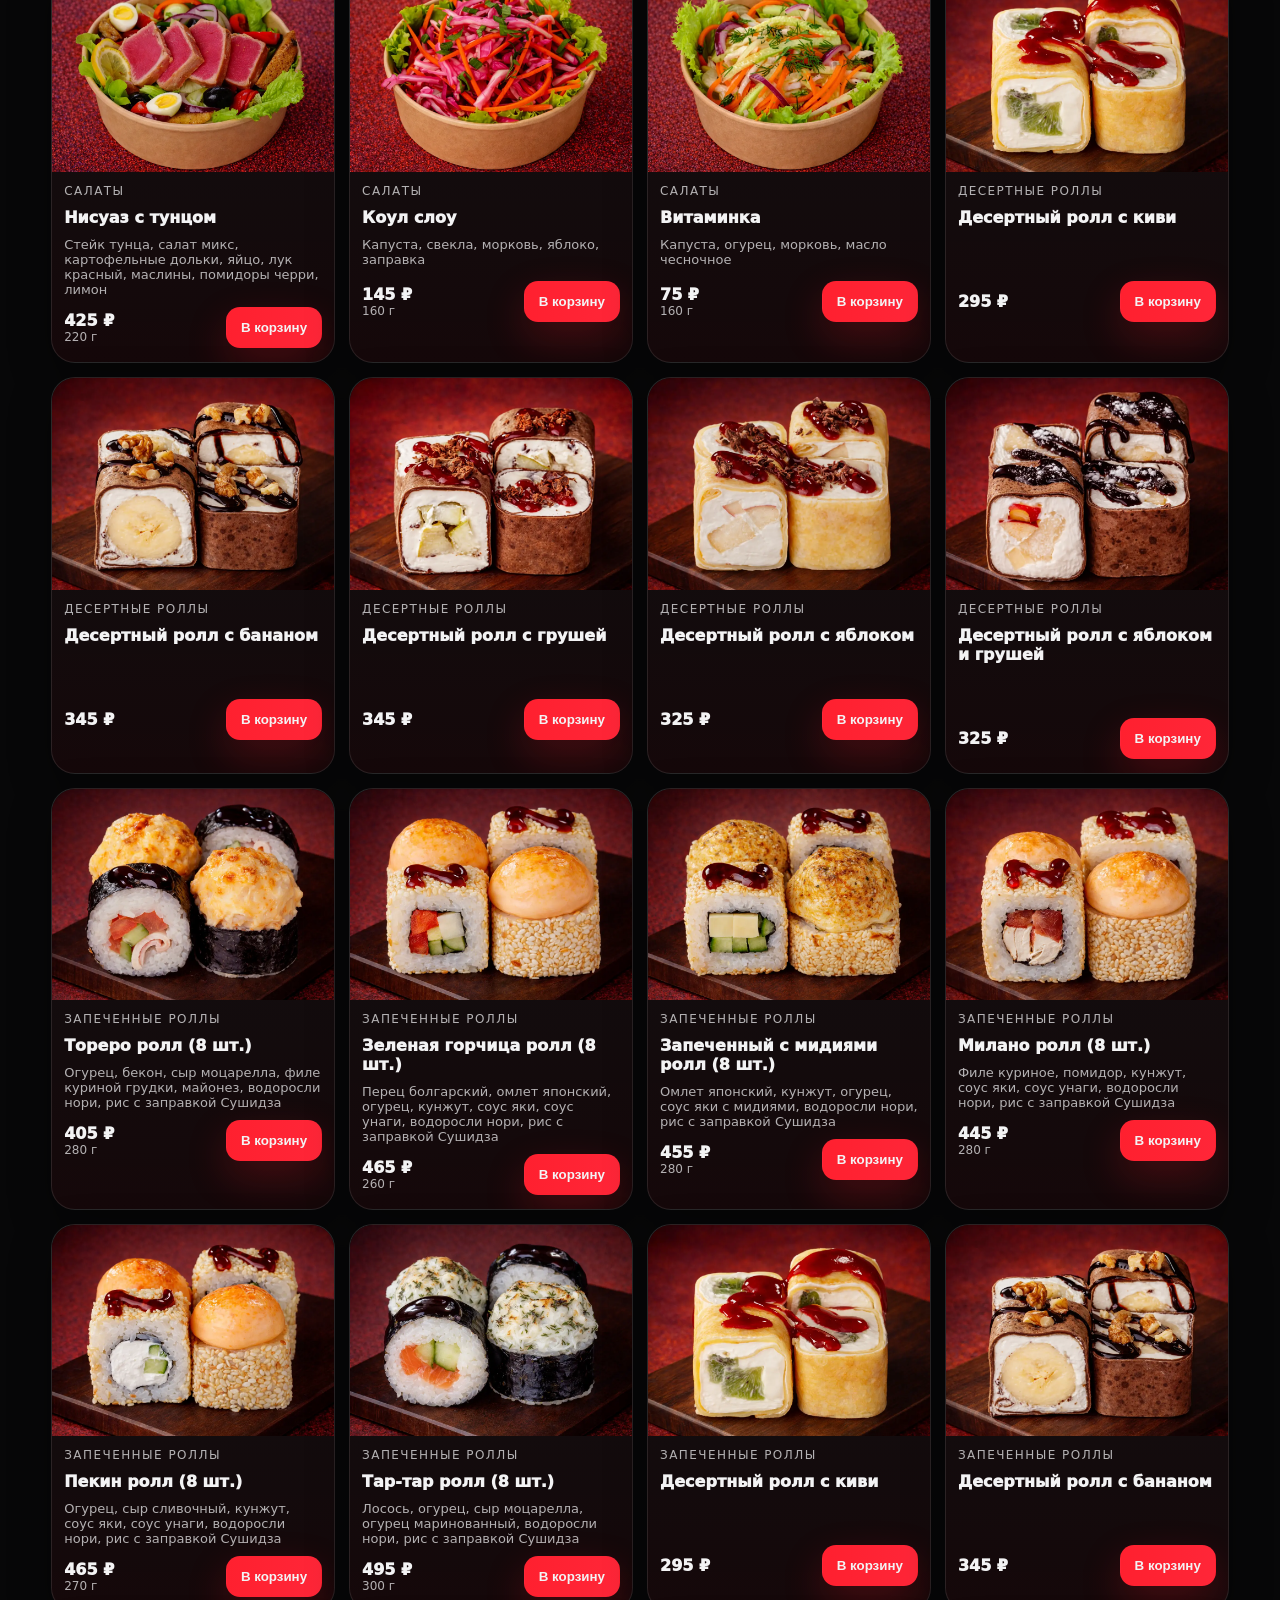
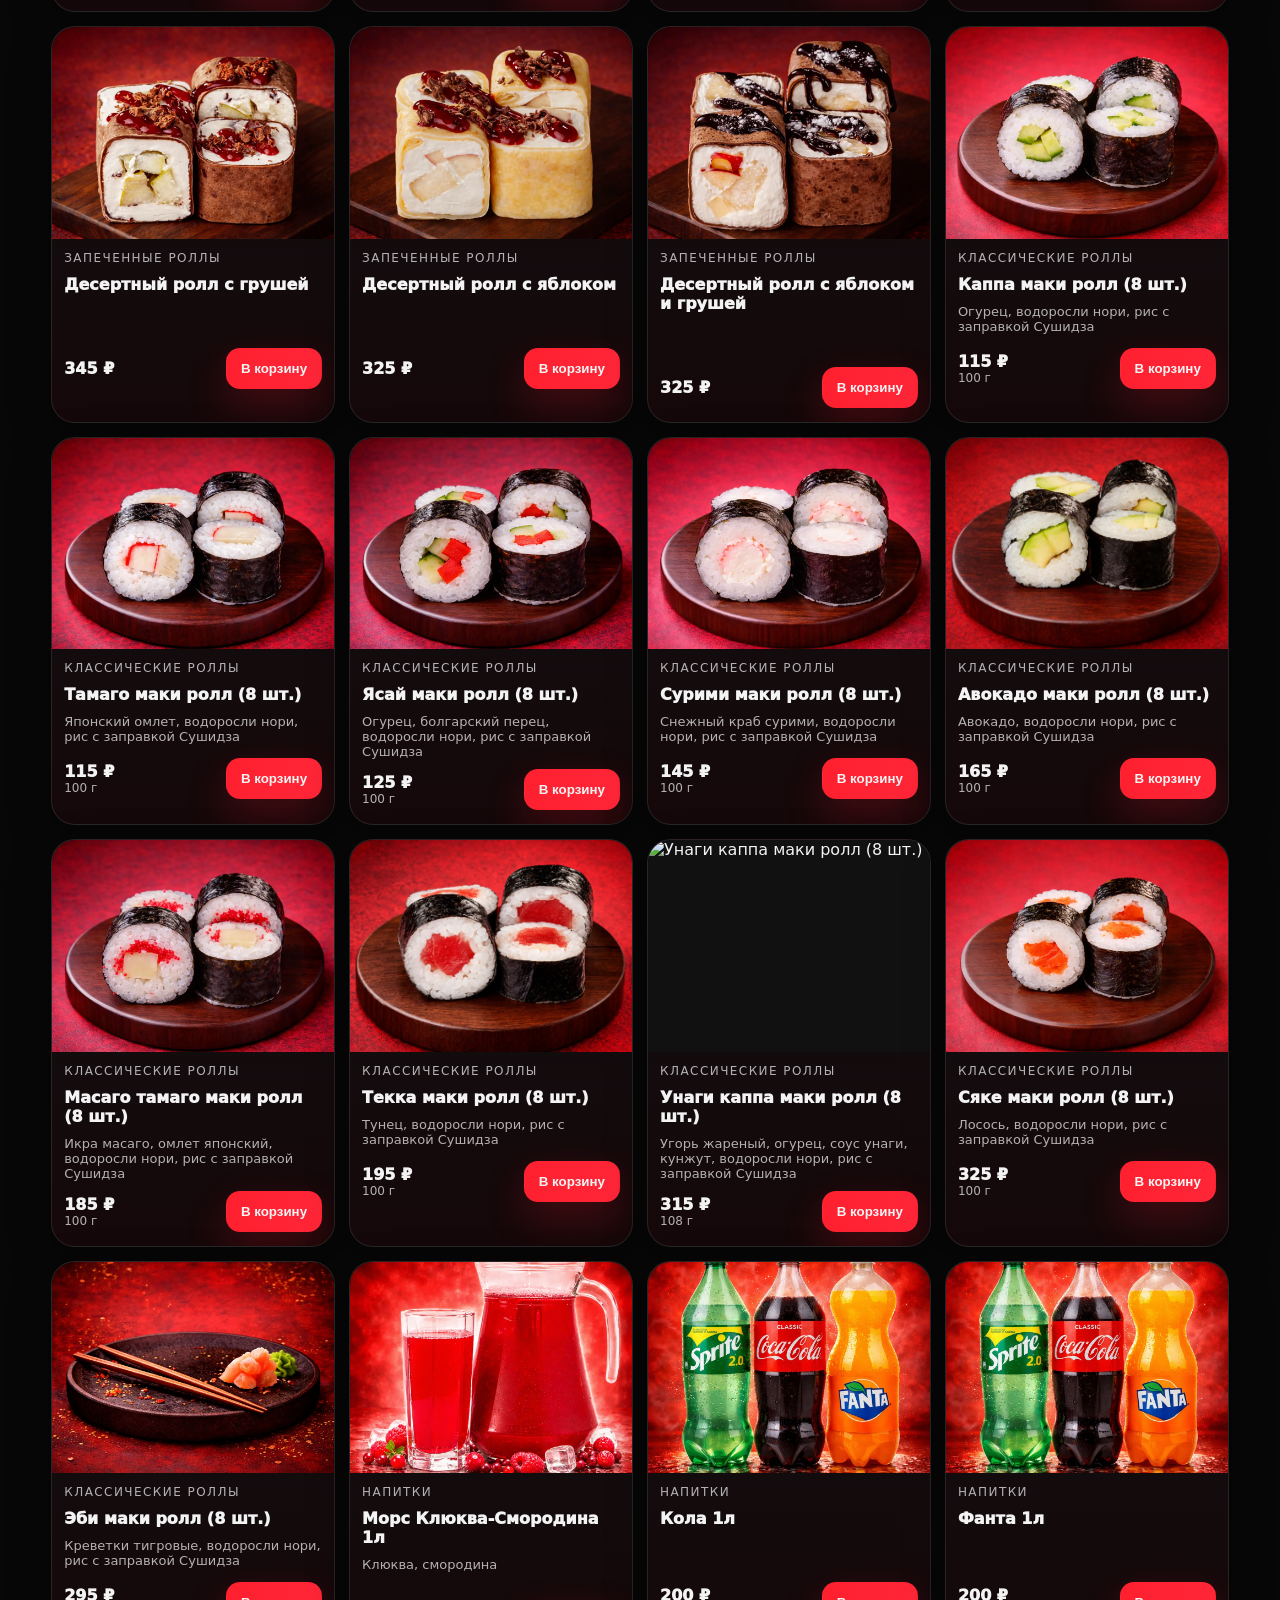
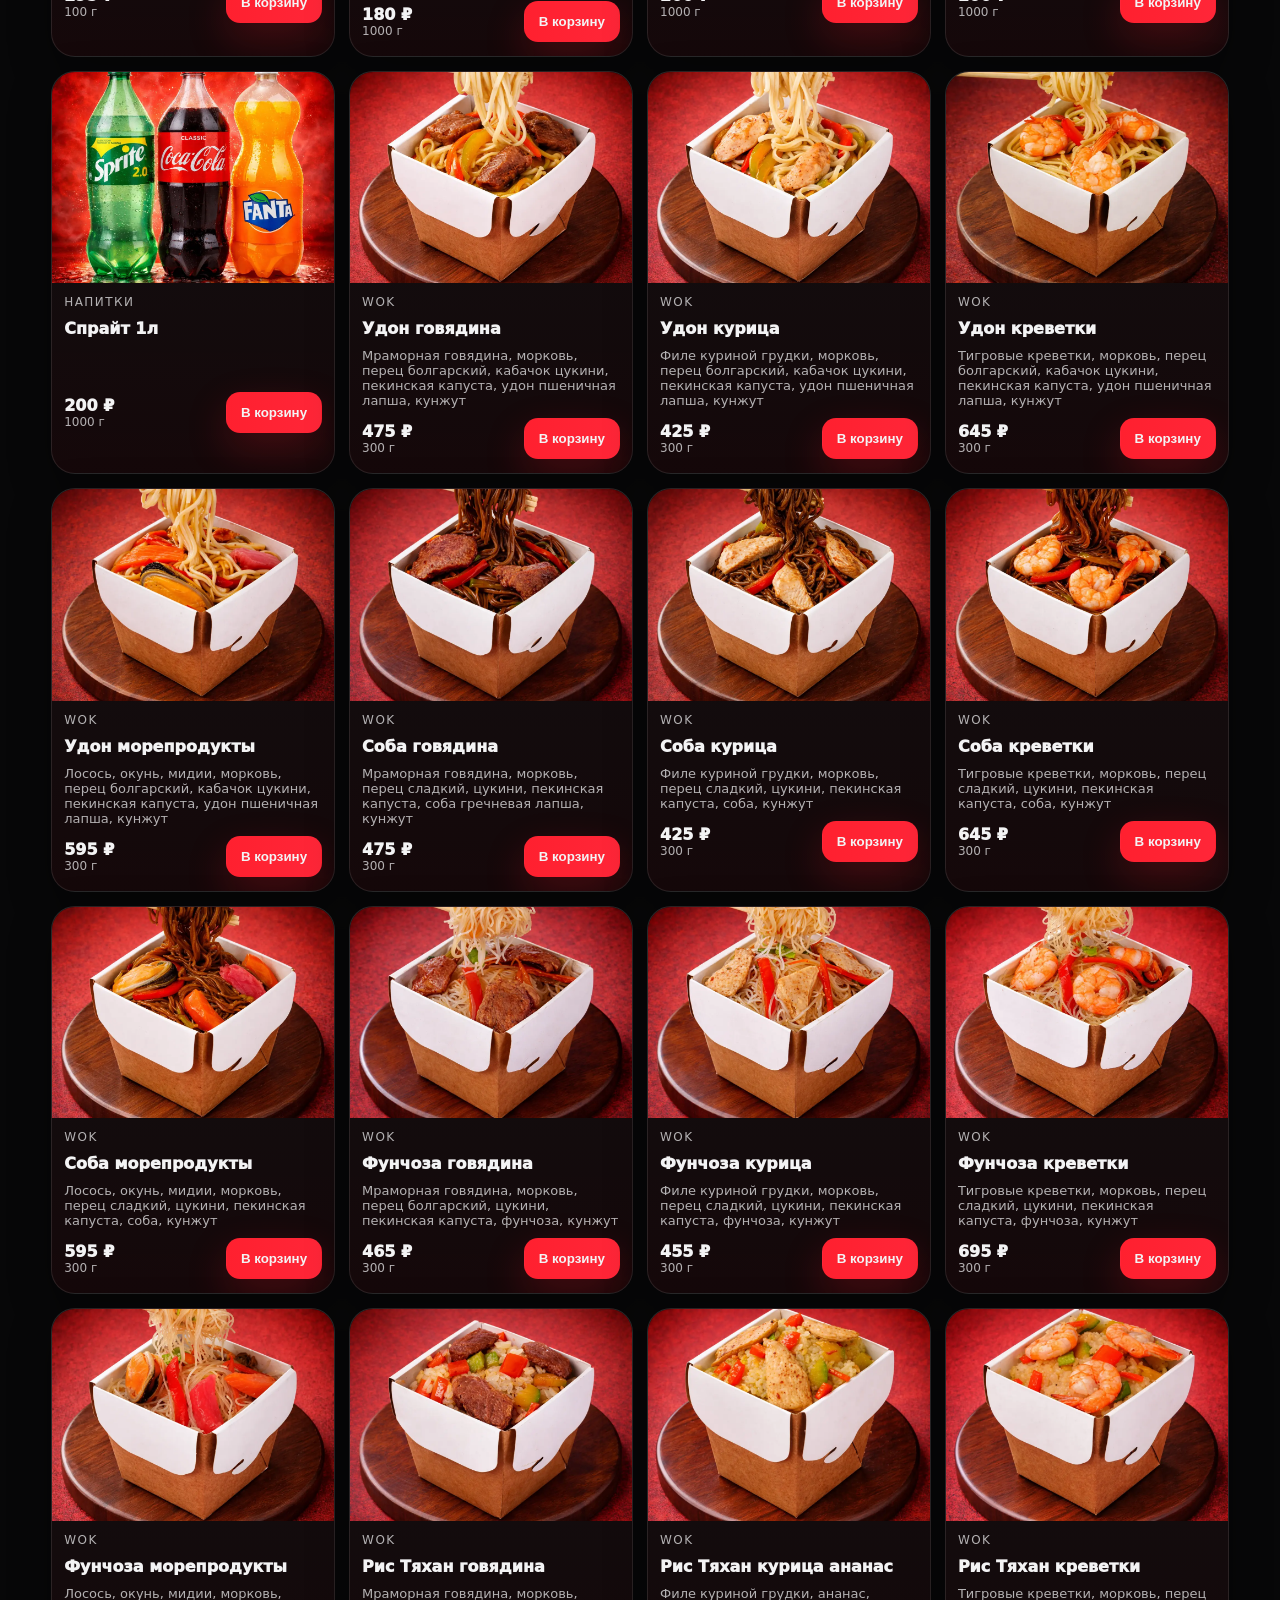
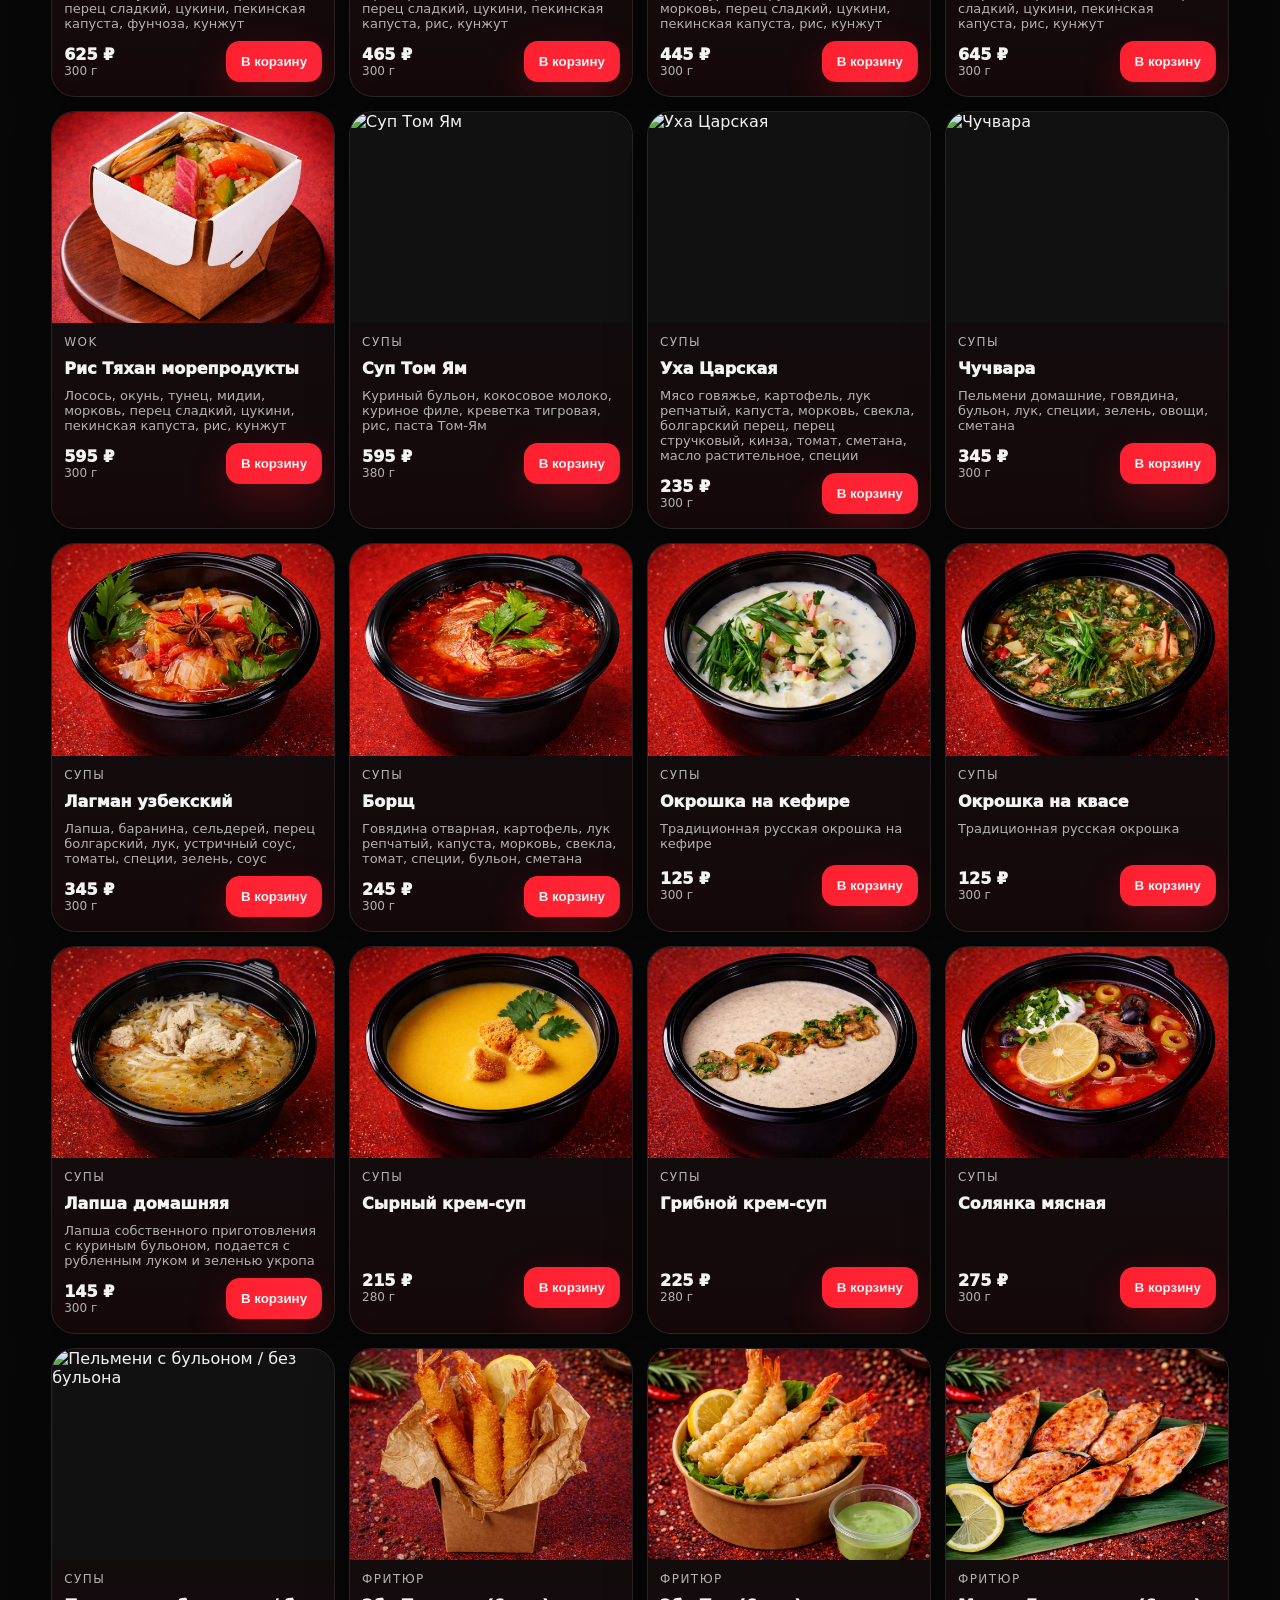
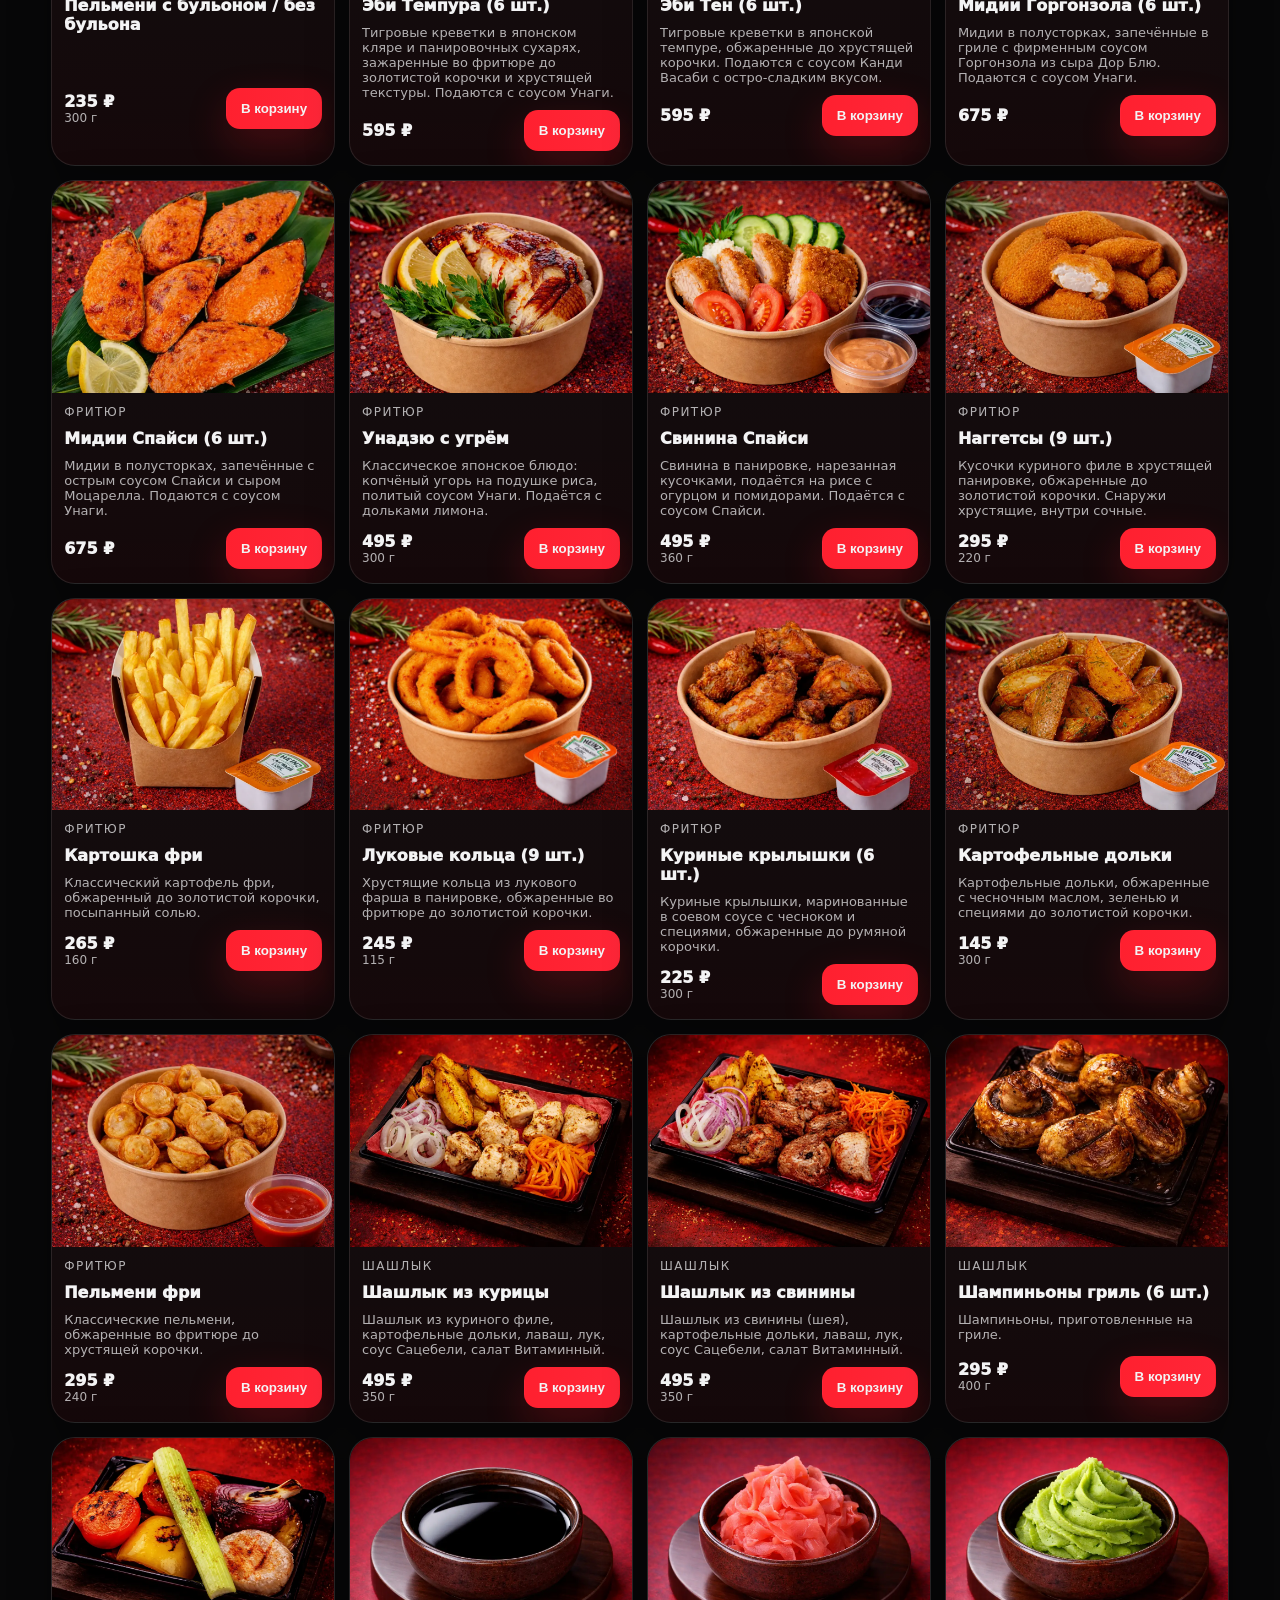
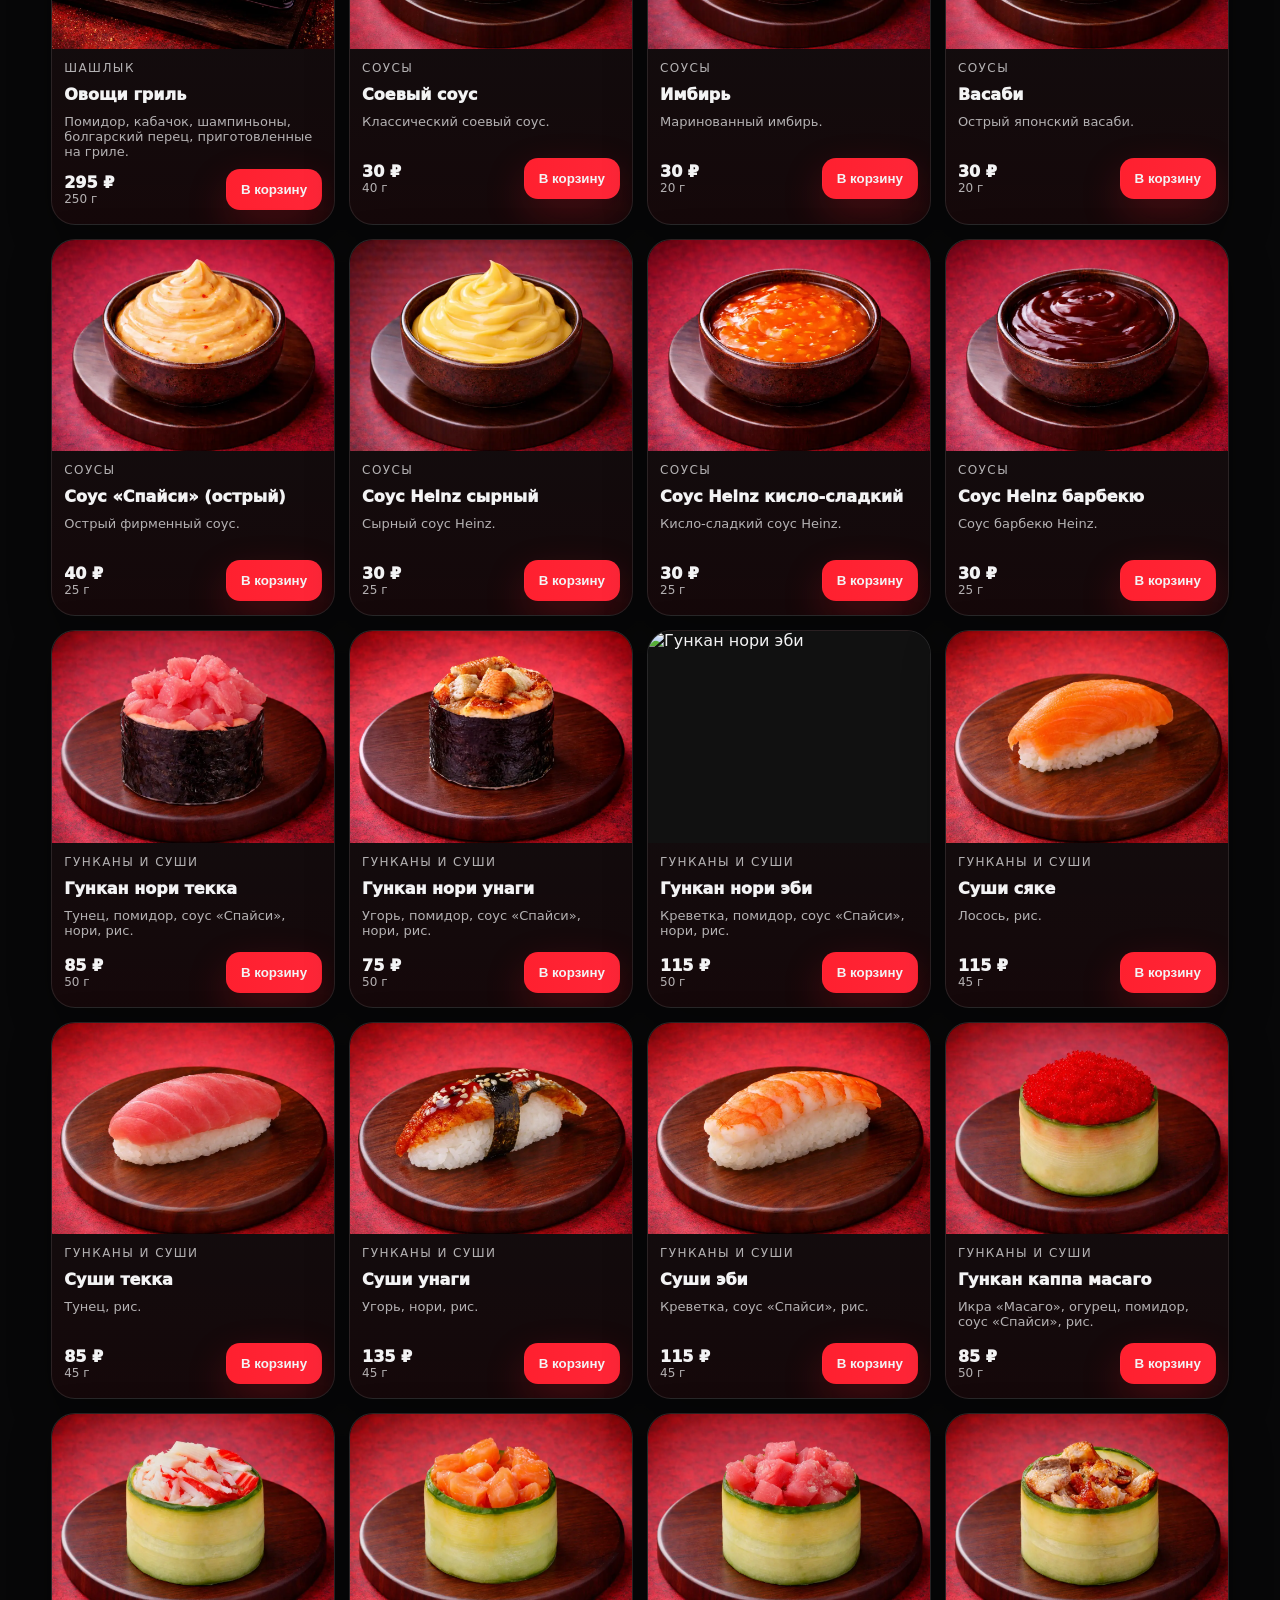
==== commit bf98c225: "Update index.html" ====
--- a/index.html
+++ b/index.html
@@ -215,7 +215,7 @@
               <li>Оренбург, 27 Линия 60</li>
               <li>Оренбург, Кичигина 8</li>
             </ul>
-            <div class="hint">В ночное время самовывоз доступен только с адреса: Оренбург, 27 Линия 60.</div>
+            <!--<div class="hint">В ночное время самовывоз доступен только с адреса: Оренбург, 27 Линия 60.</div>-->
           </article>
 
           <article class="infoCard">
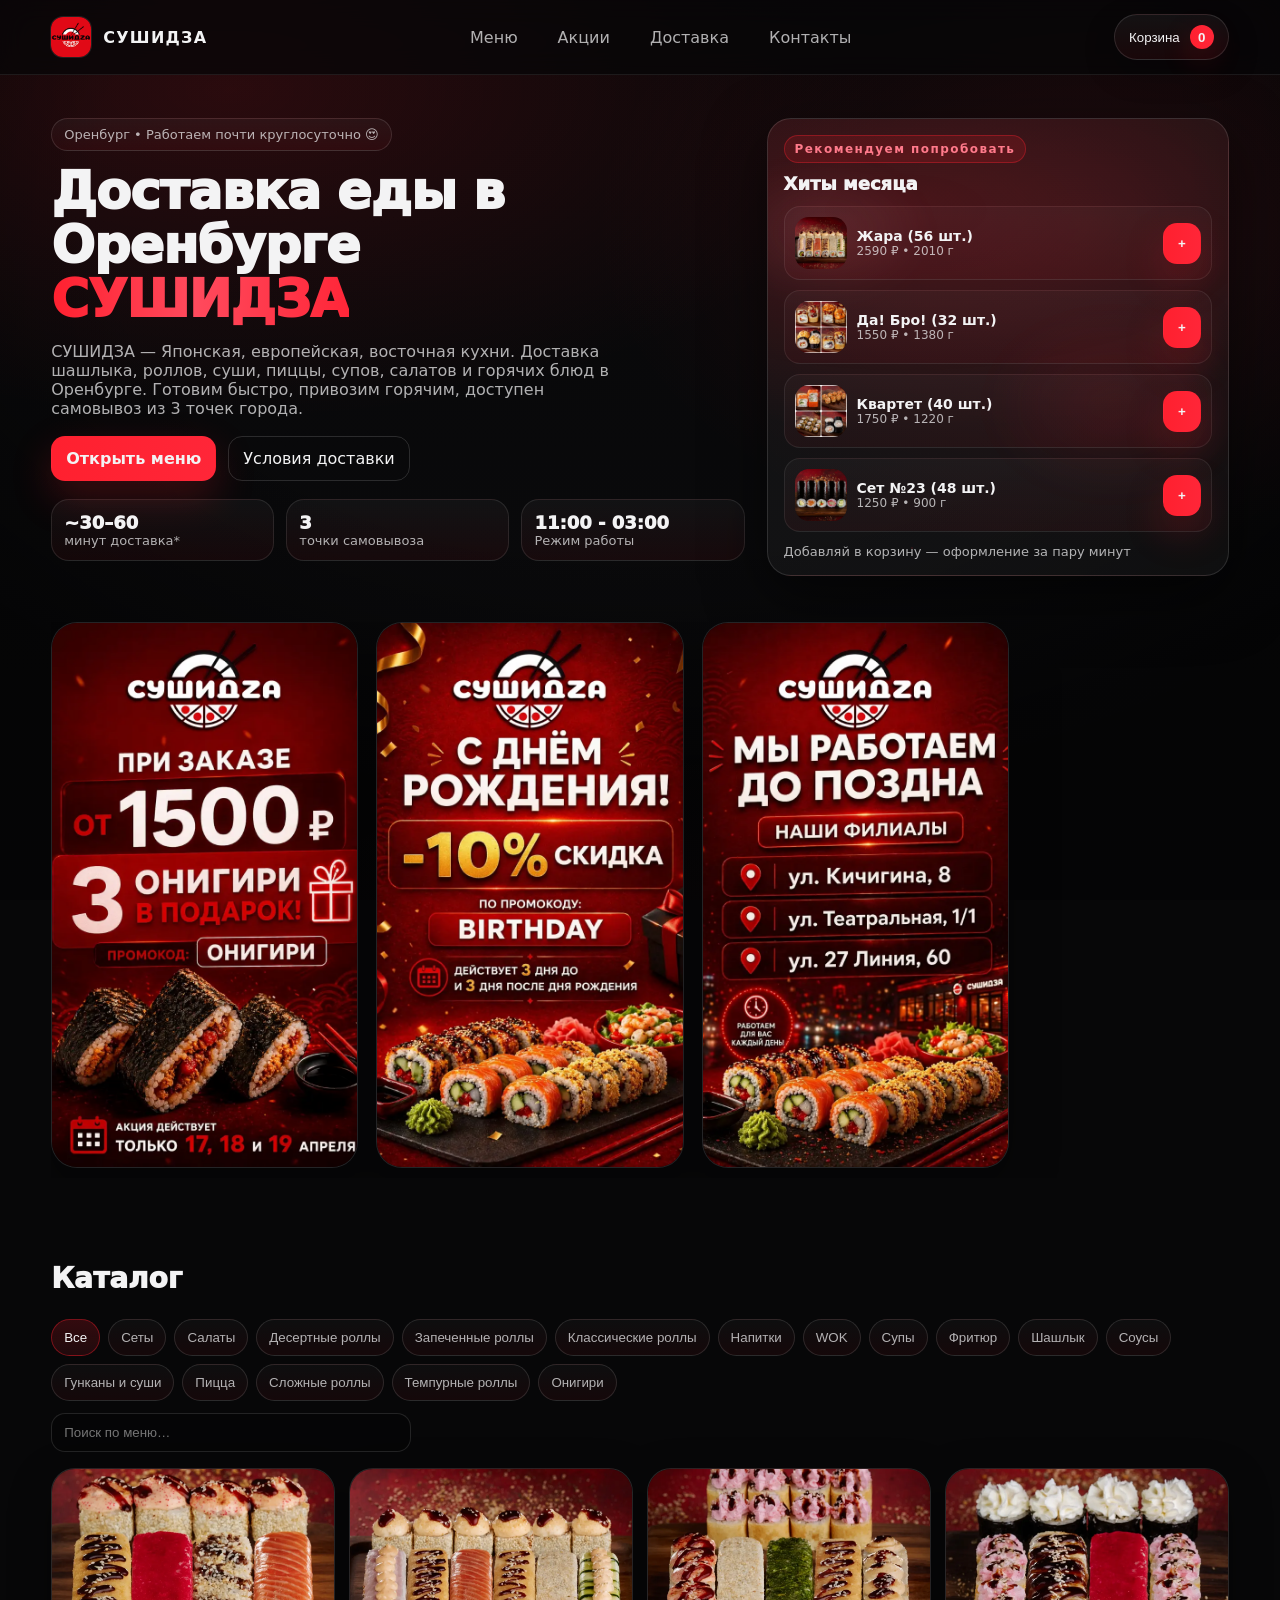
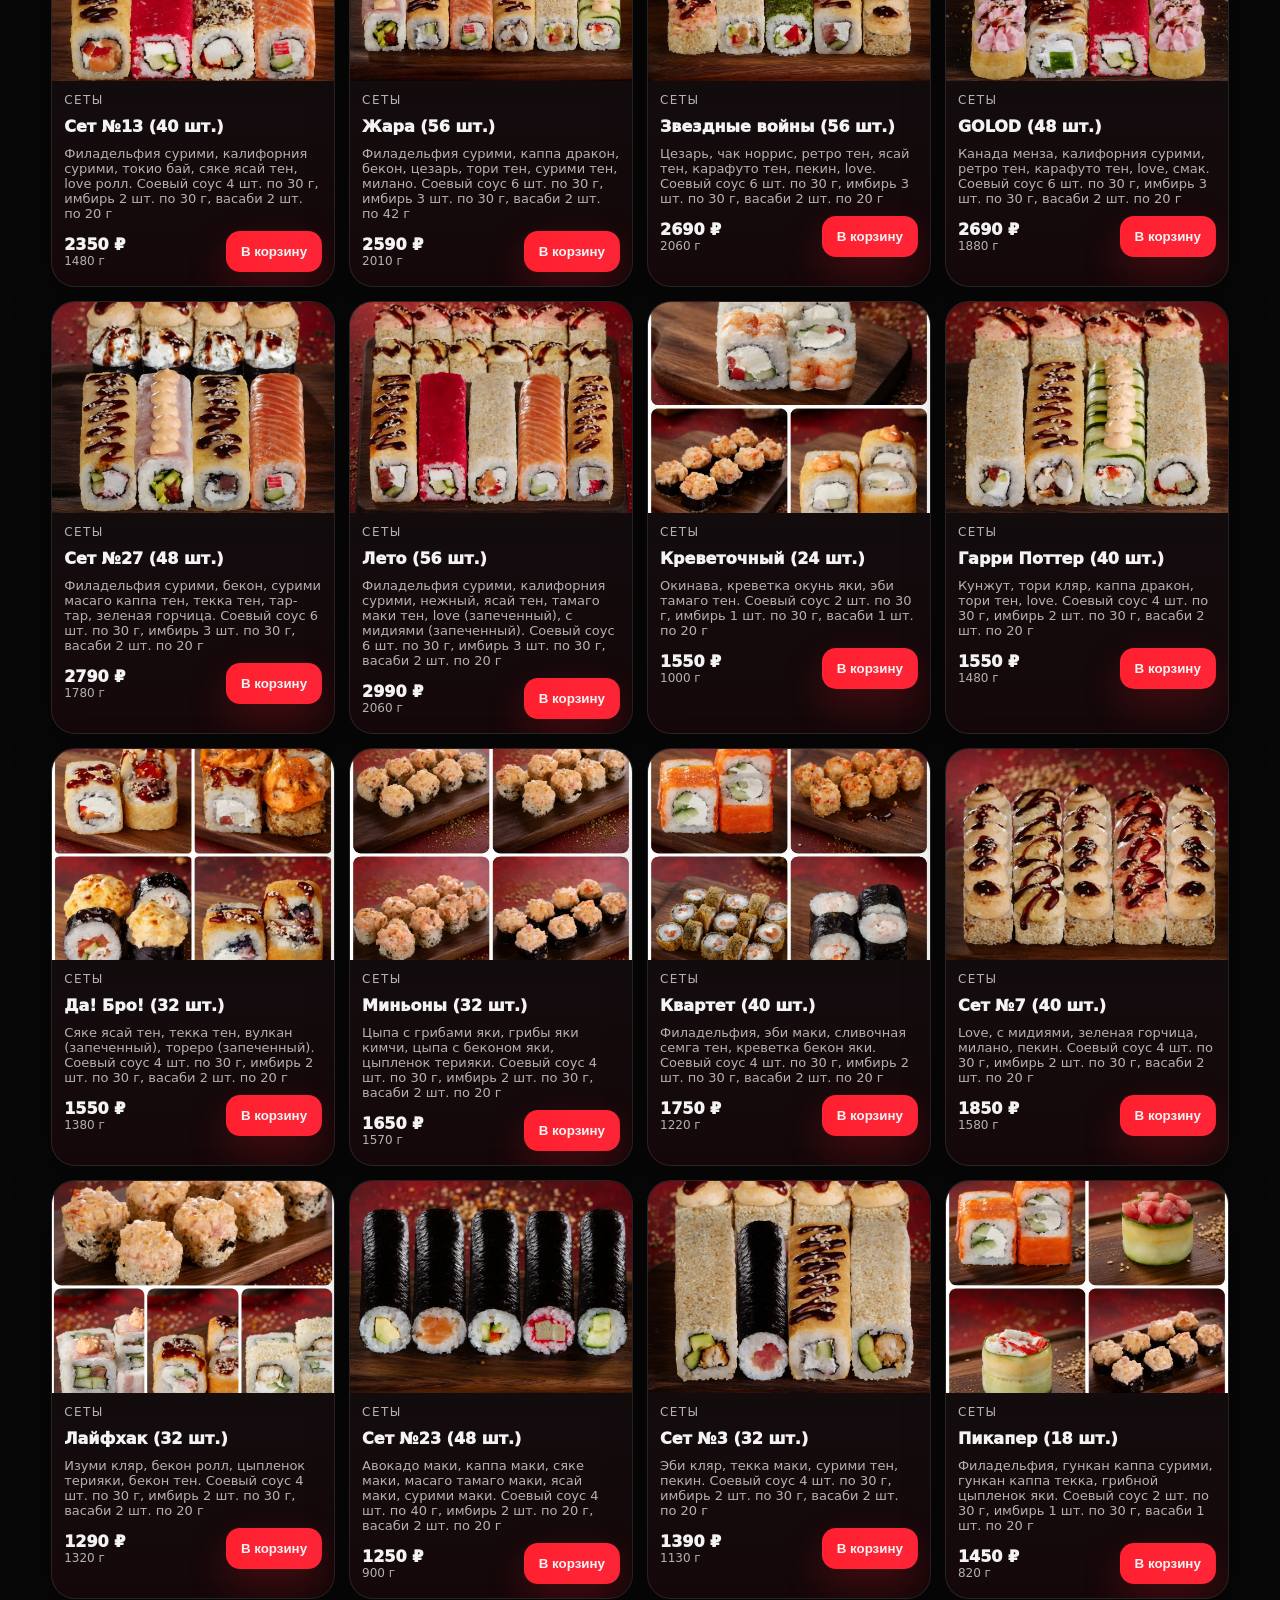
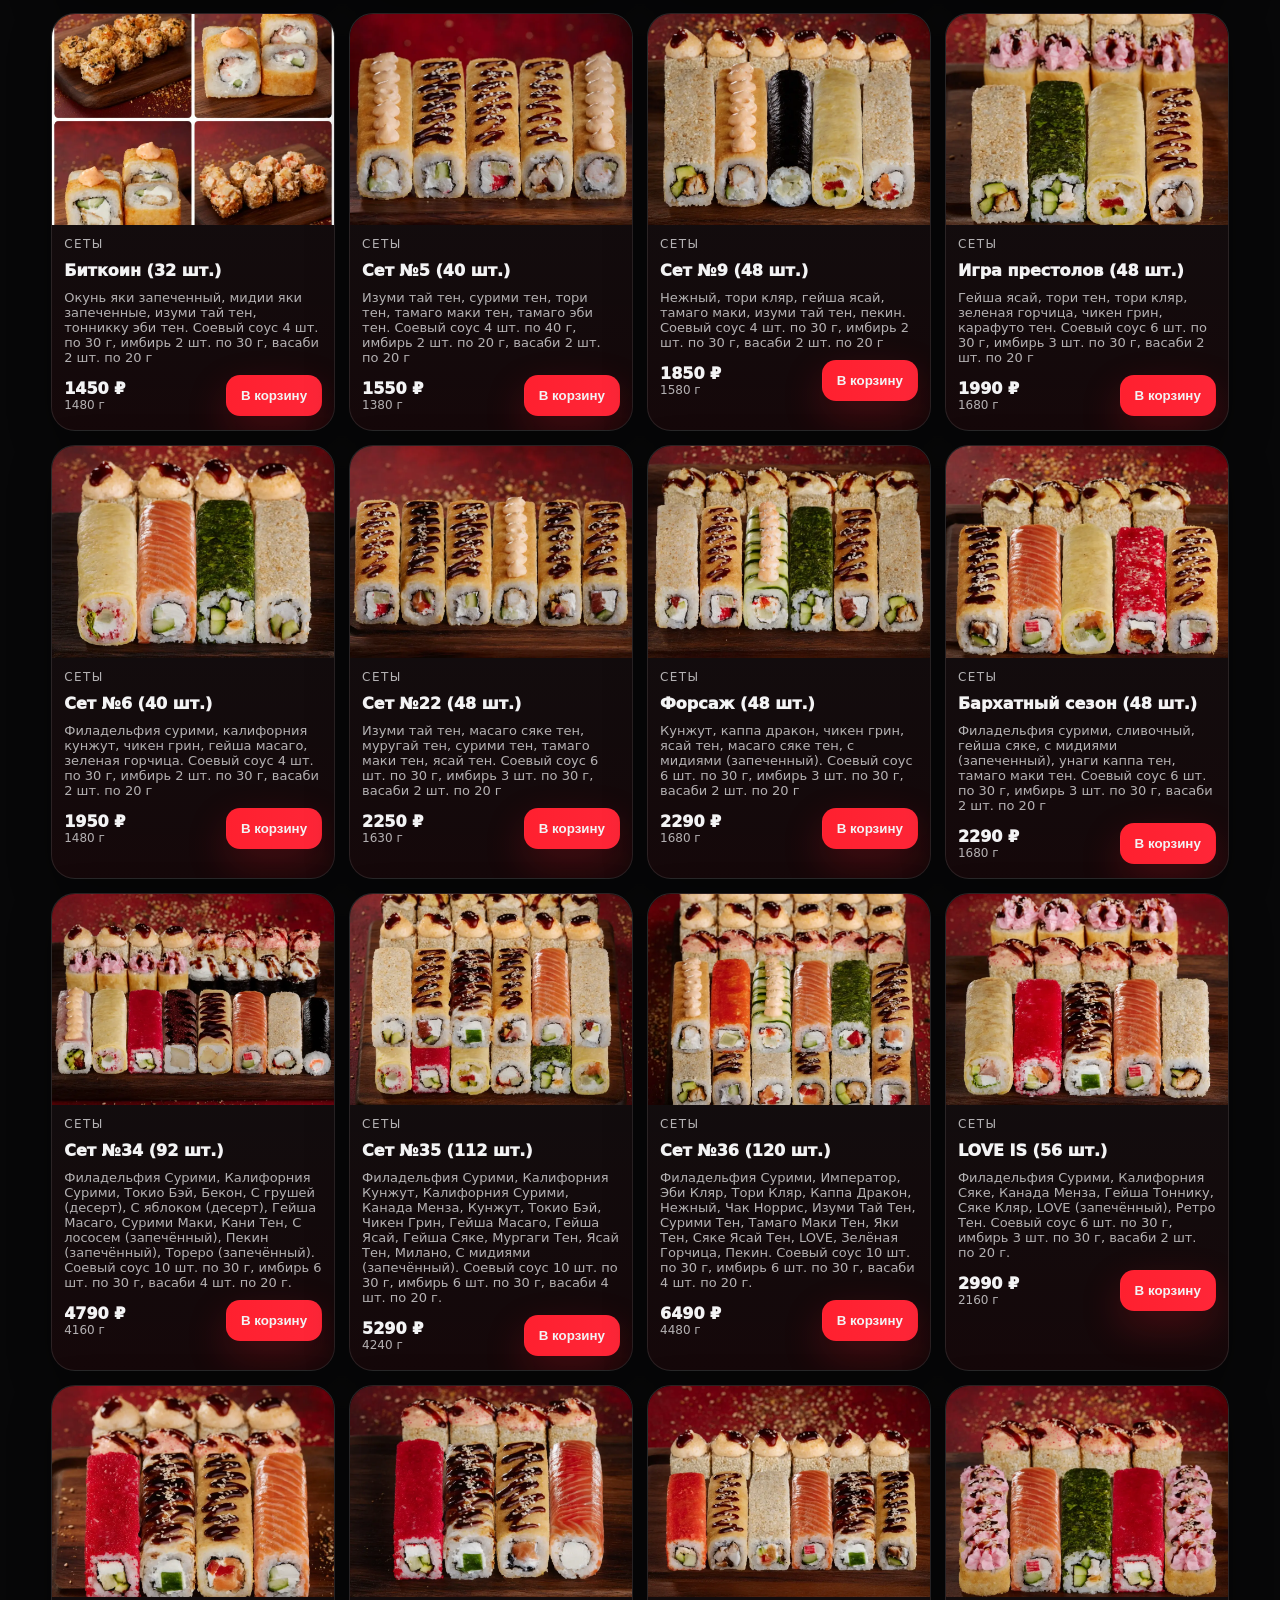
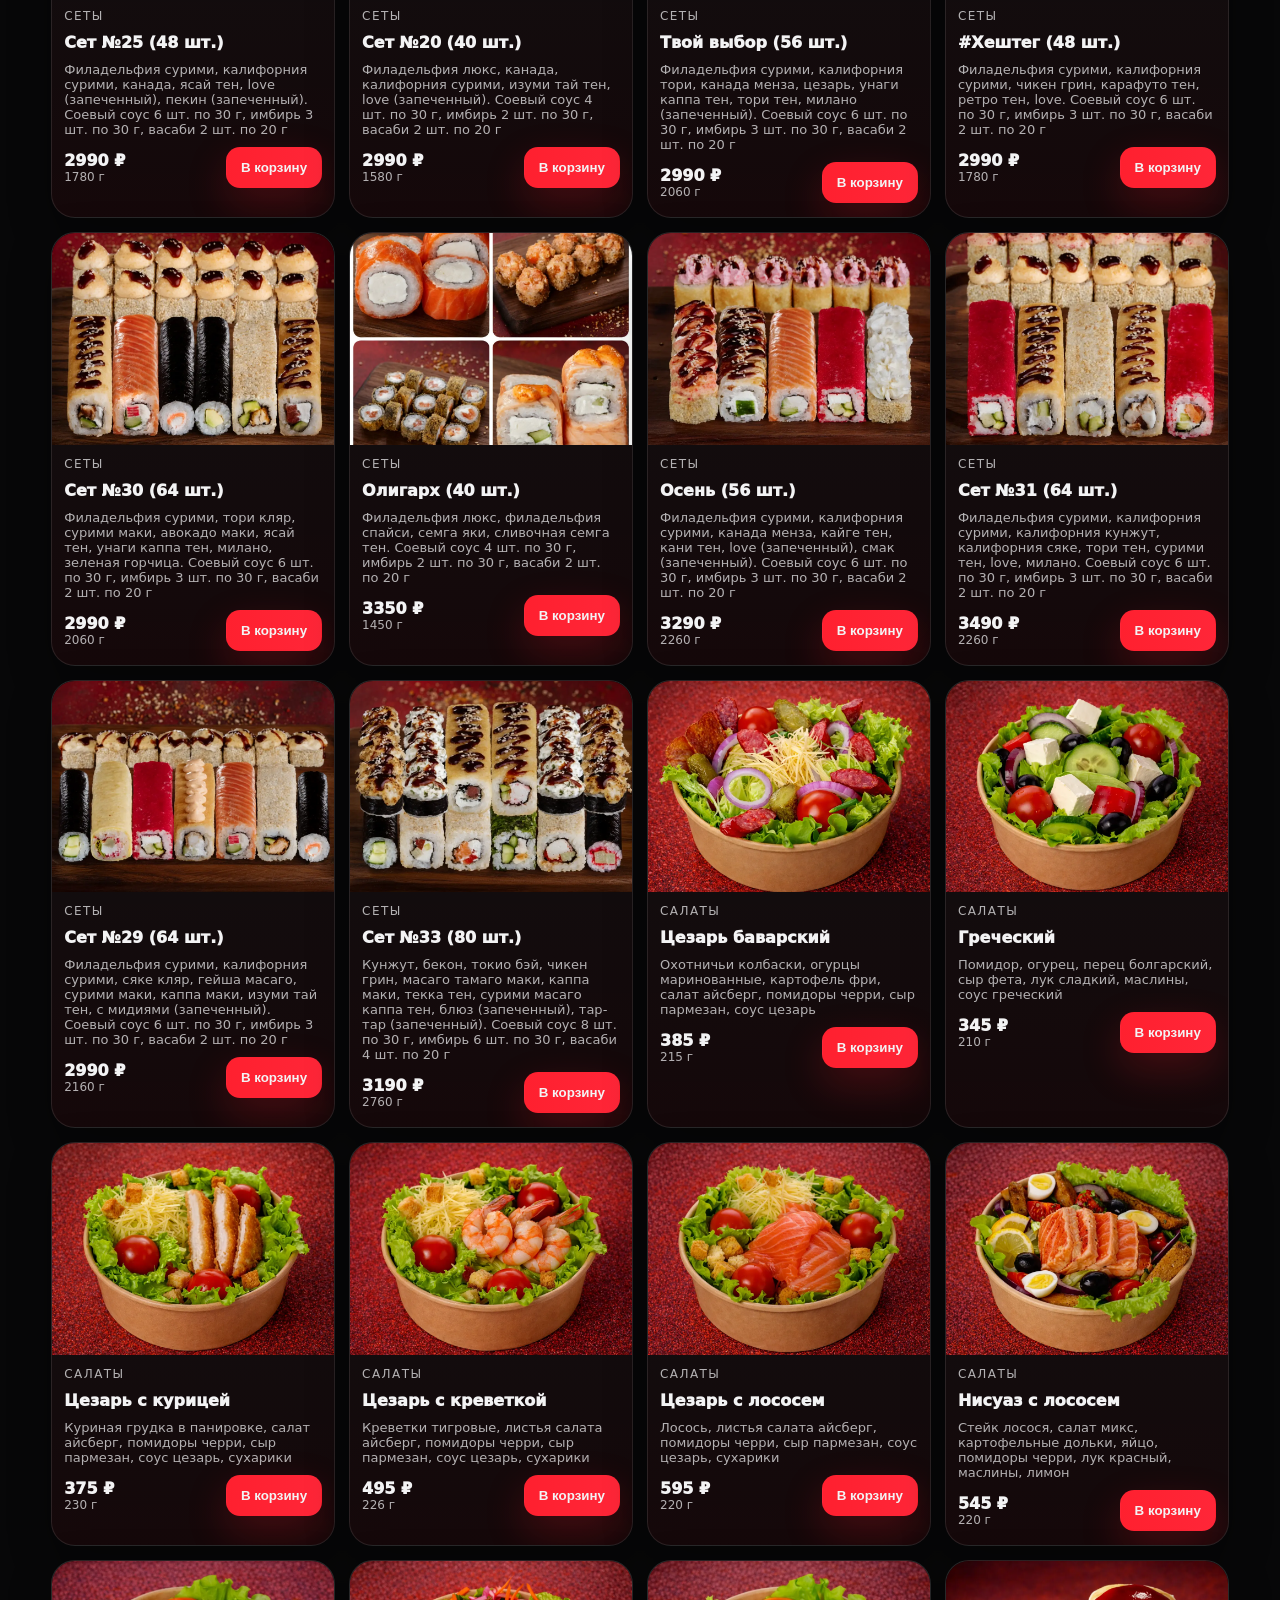
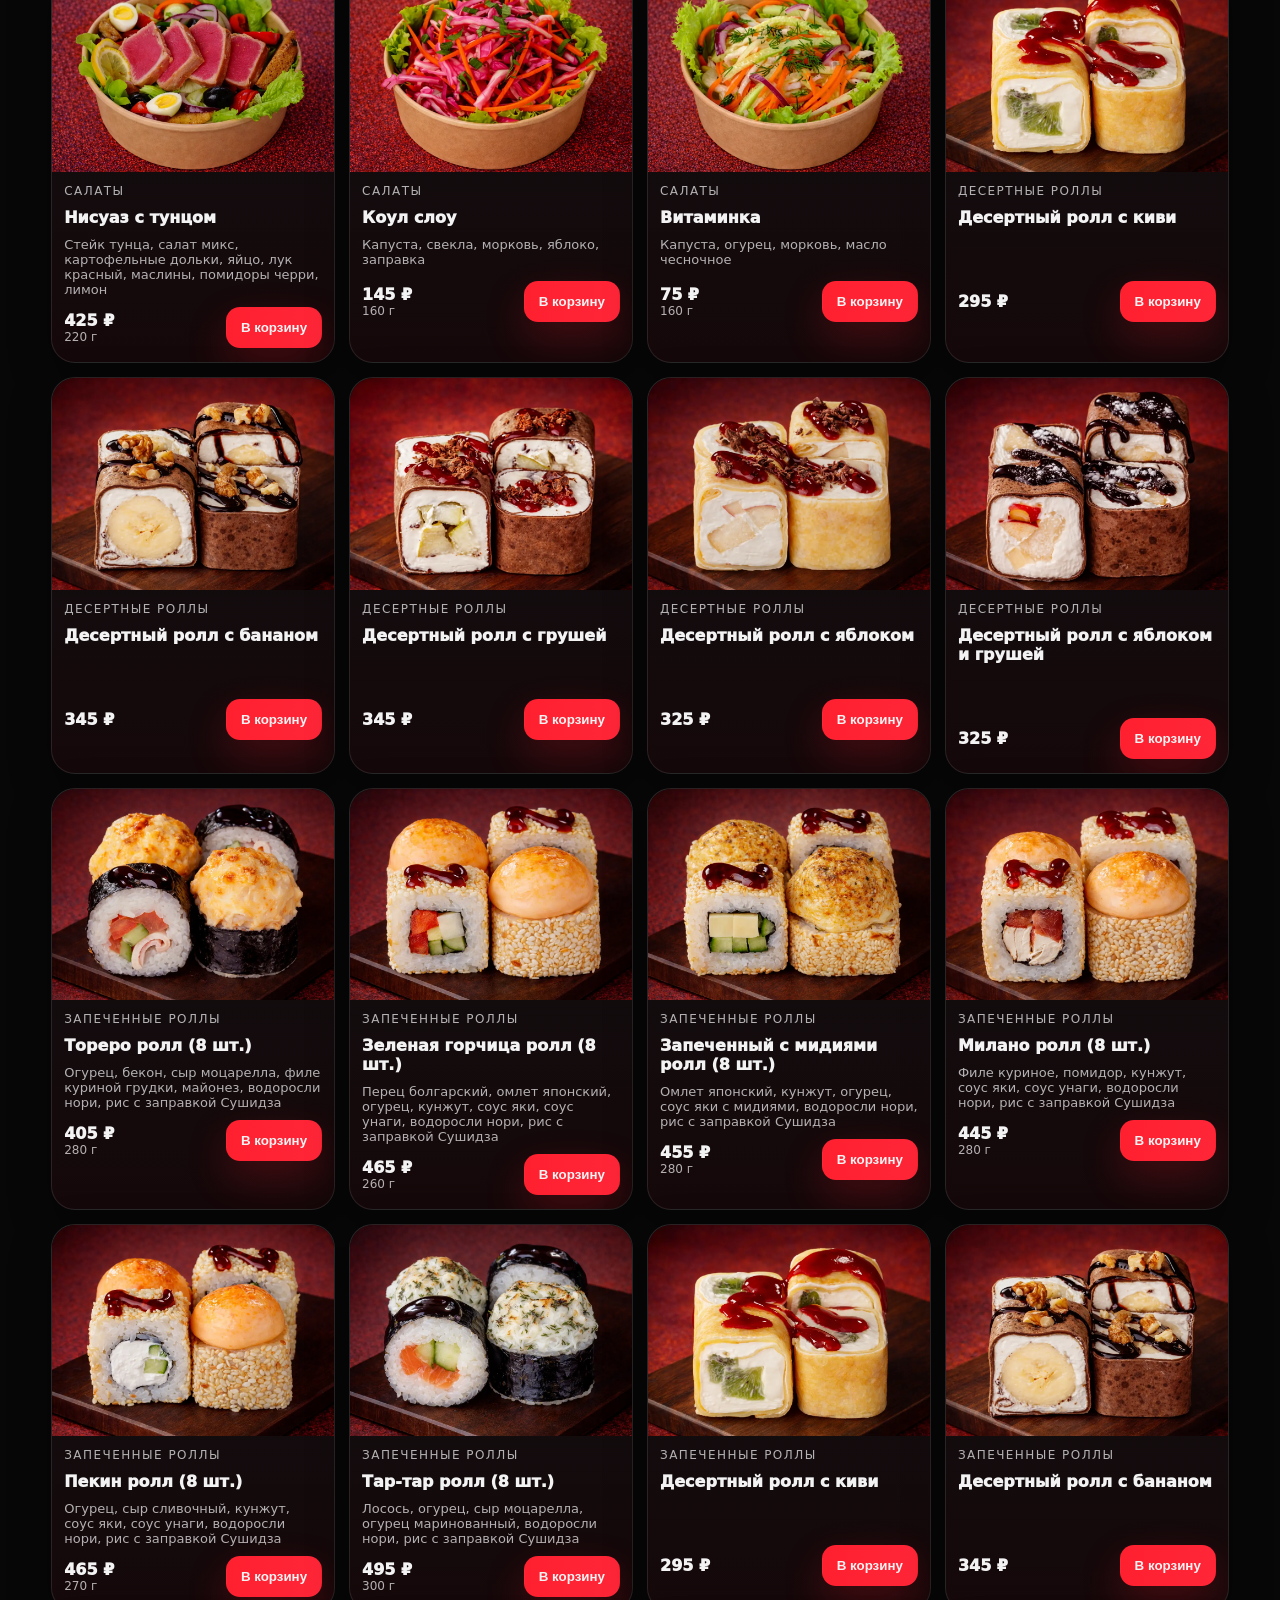
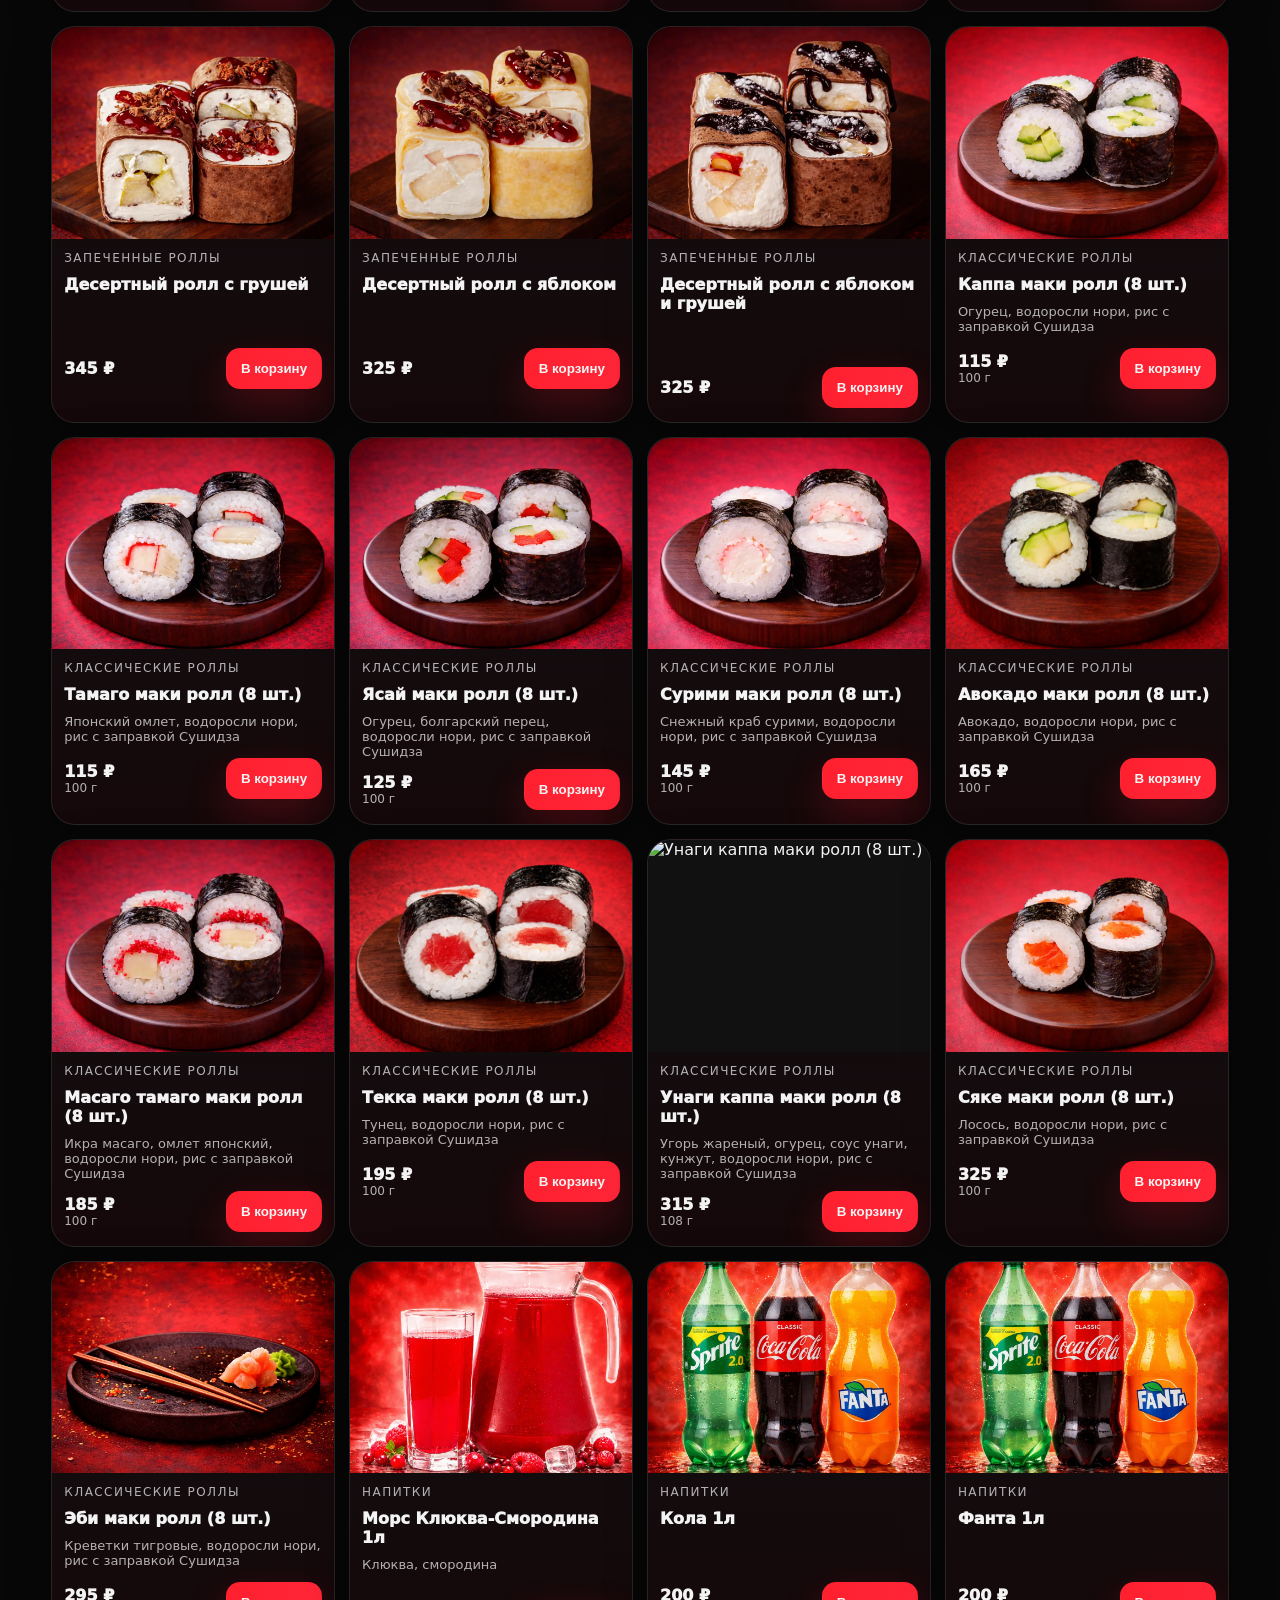
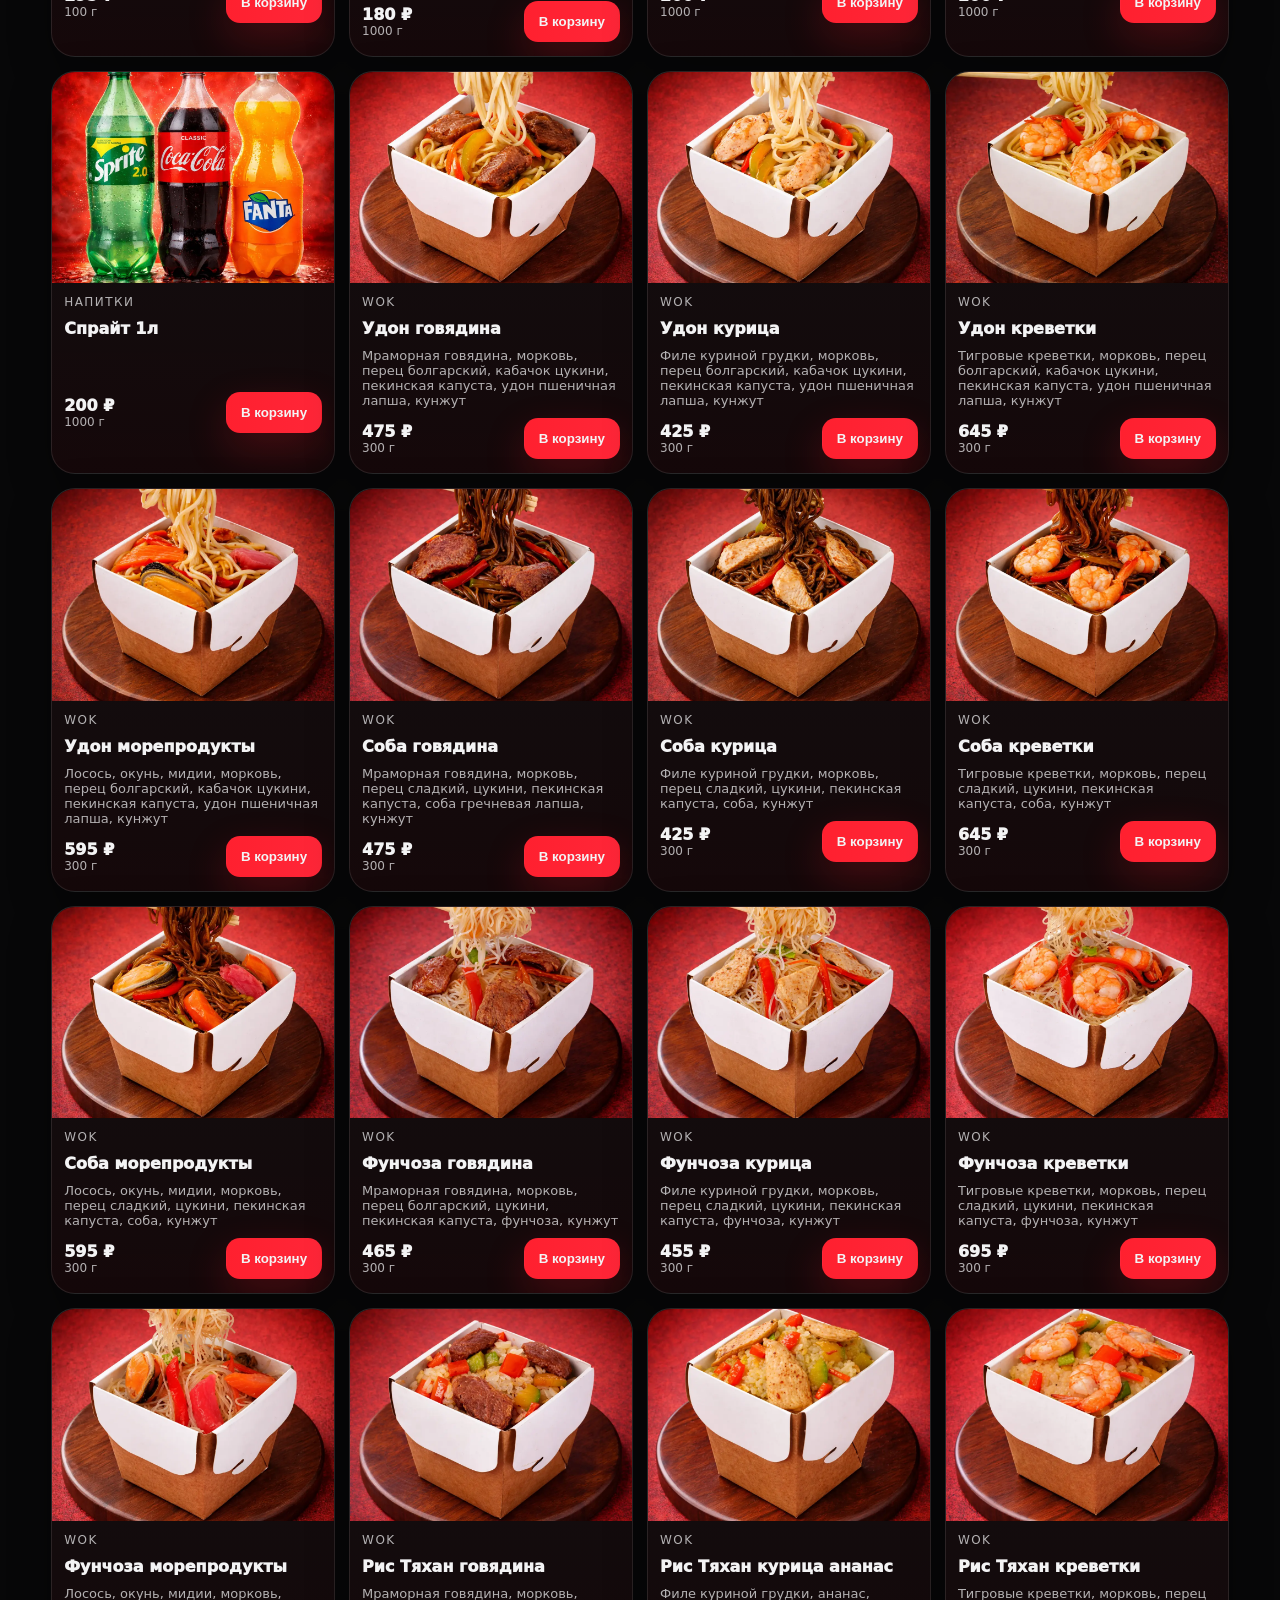
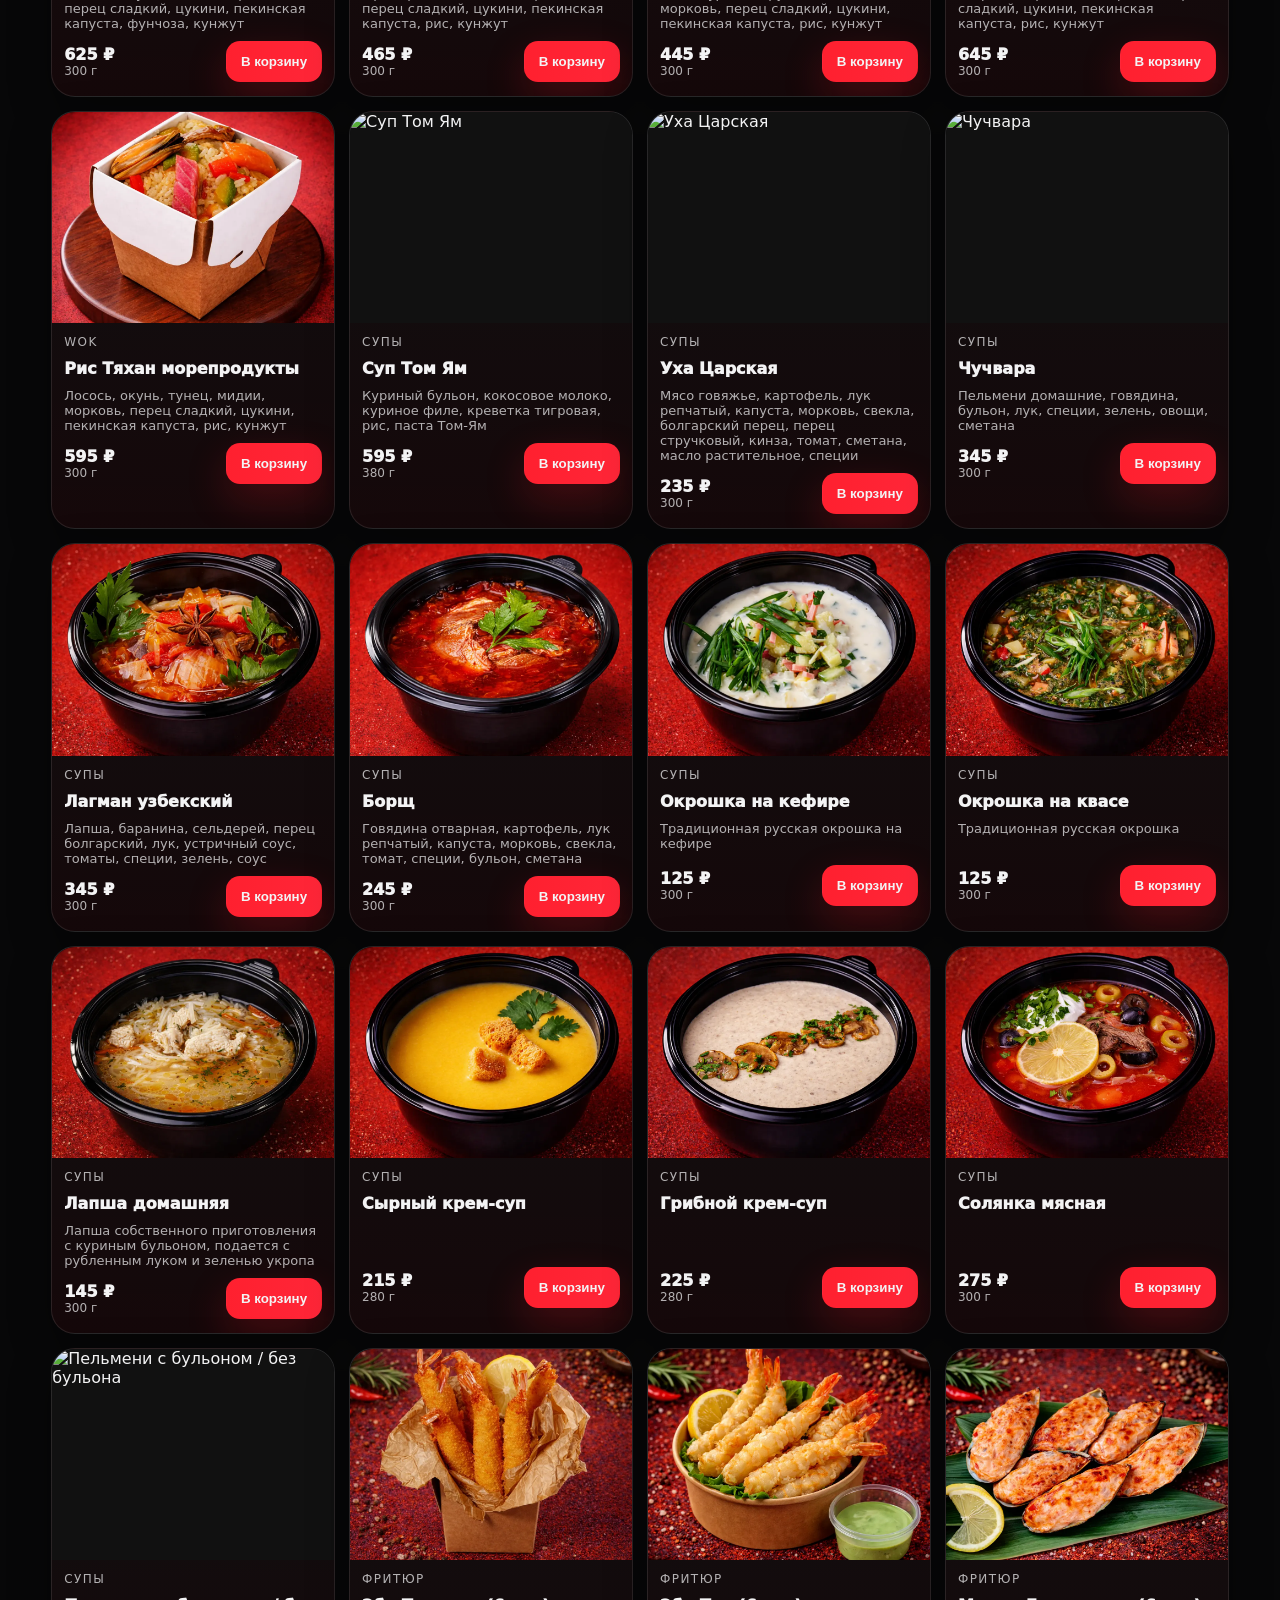
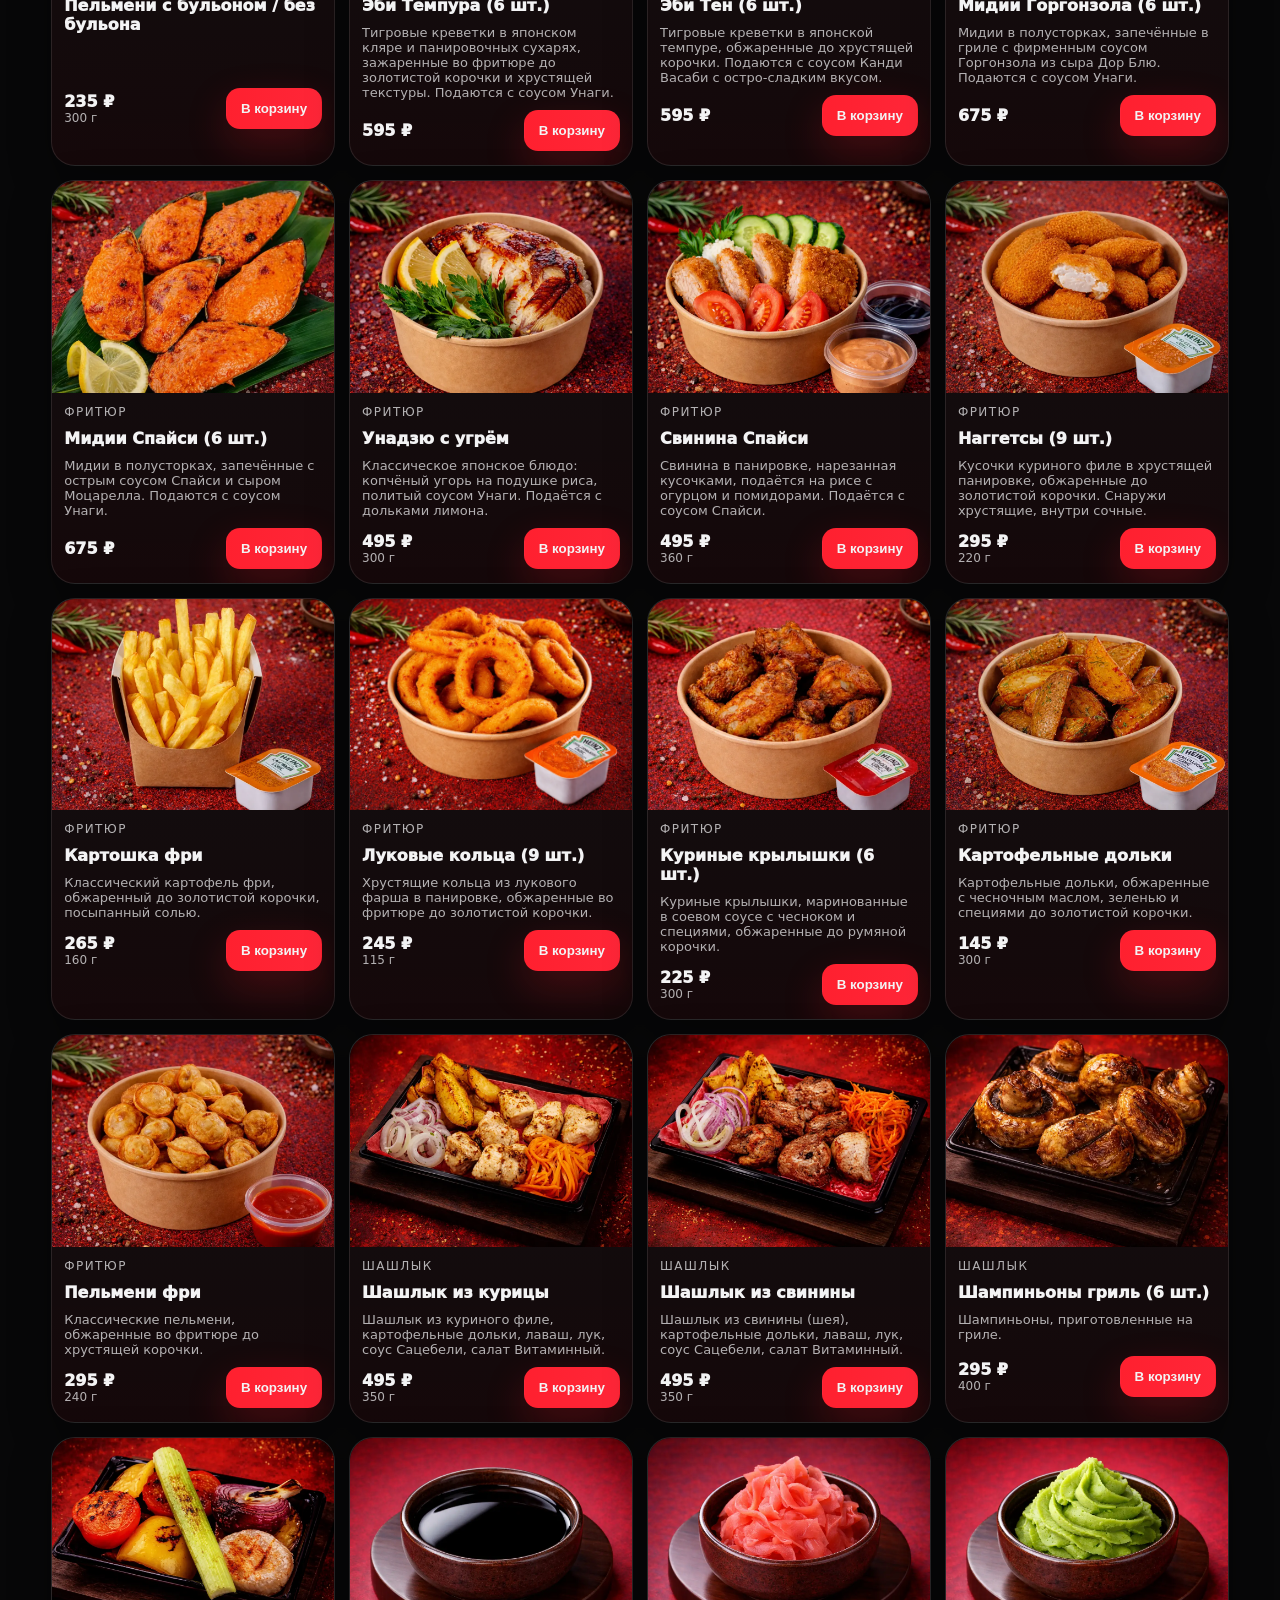
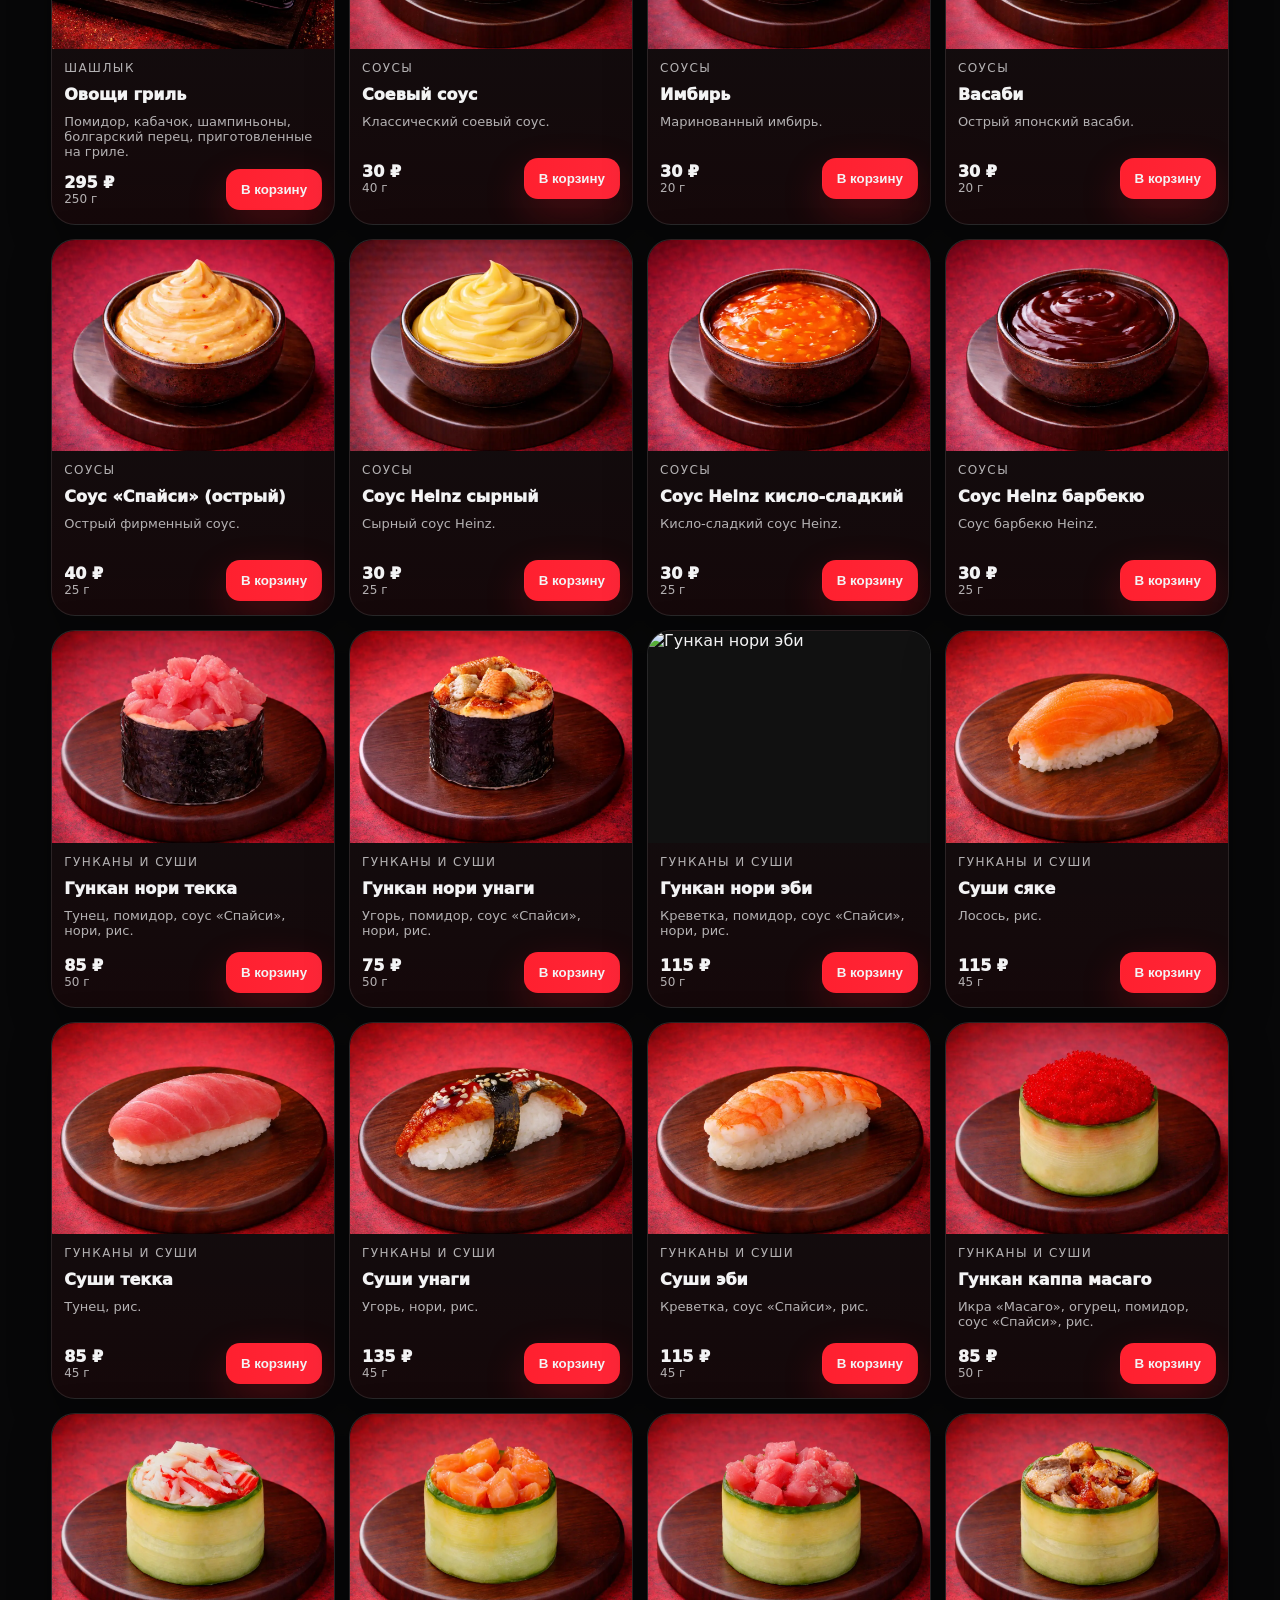
==== commit 2222ac0b: "Update index.html" ====
--- a/index.html
+++ b/index.html
@@ -267,7 +267,7 @@
         <footer class="footer">
           <div class="footer__line"></div>
           <div class="footer__row">
-            <div class="muted" id="footerText">© 2026 • СУШИДЗА<br>ИП ХАЛИКОВА О.С. ИНН 026206998019 ОГРНИП 326028000040309</div>
+            <div class="muted" id="footerText">© 2026 • СУШИДЗА<br>ИП ХАЛИКОВА О.С. ИНН 026206998019 ОГРНИП 326028000040309<br><br>Информация на сайте носит справочный характер. Внешний вид и состав блюд могут отличаться от представленных на сайте.<br>Подробности у операторов. Акции и скидки не суммируются и не распространяются на комбо наборы и сеты месяца.</div>
             <a class="footer__policy" id="footerPolicyLink" href="privacy.html">Политика конфиденциальности</a>
           </div>
         </footer>
--- a/css/style.css
+++ b/css/style.css
@@ -741,6 +741,18 @@
 .promoSlide::after{
   display:none;
 }
+
+.promoSlide--link{
+  display:block;
+  text-decoration:none;
+  color:inherit;
+  cursor:pointer;
+}
+
+.promoSlide--link:hover{
+  transform:translateY(-2px);
+}
+
 
 @media (max-width:900px){
   .promoSlider{
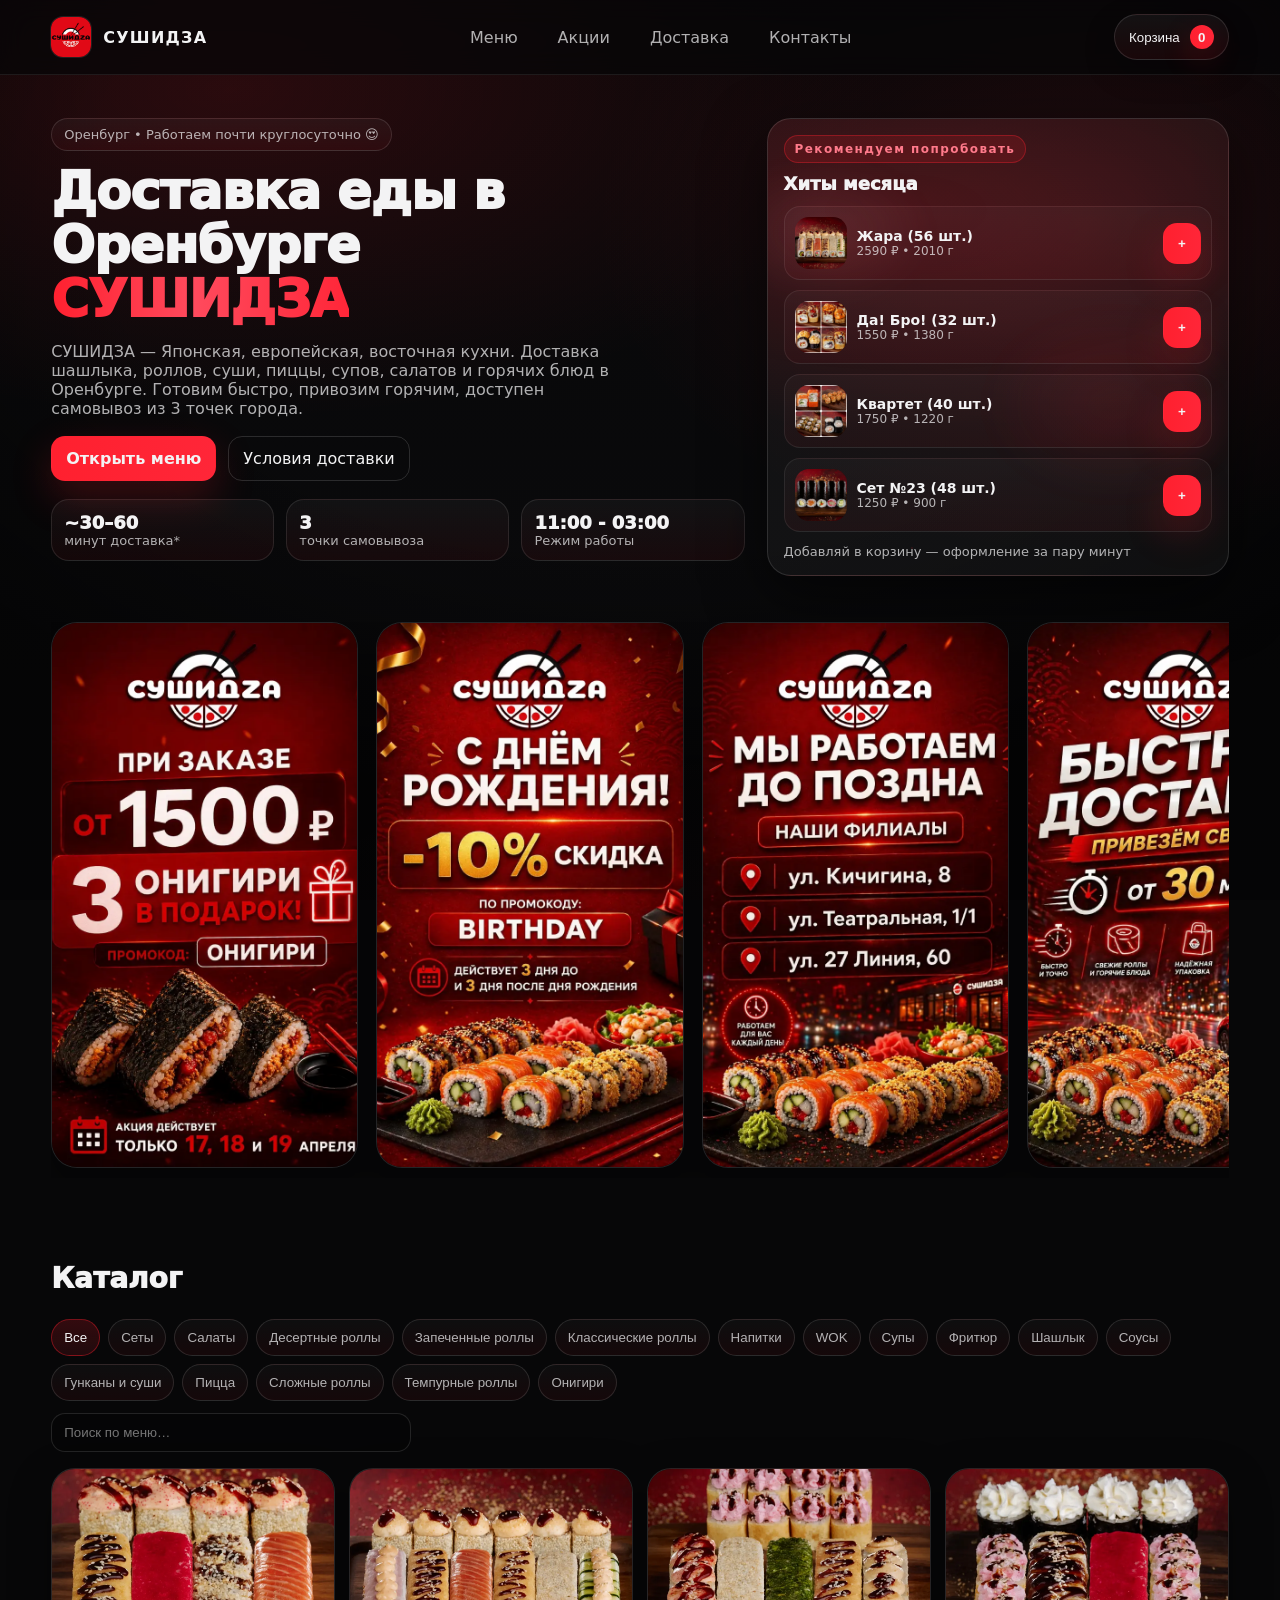
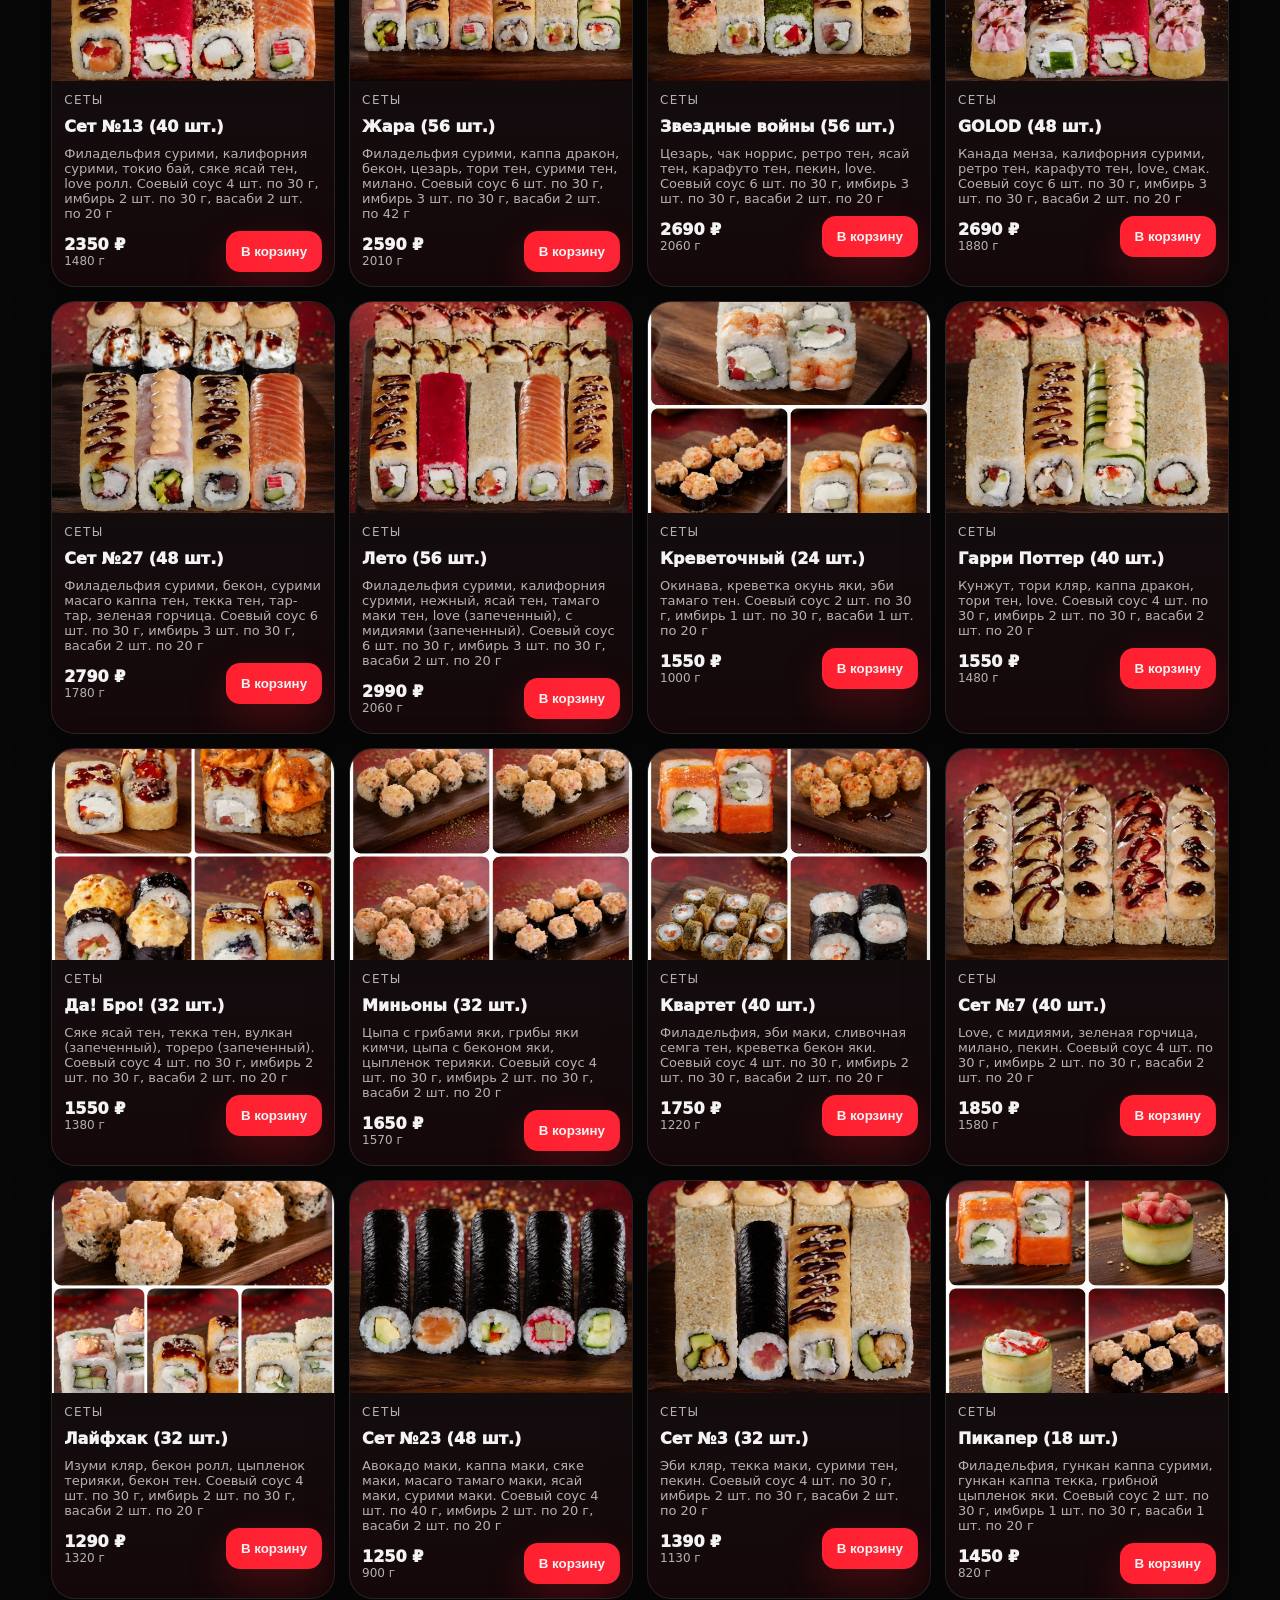
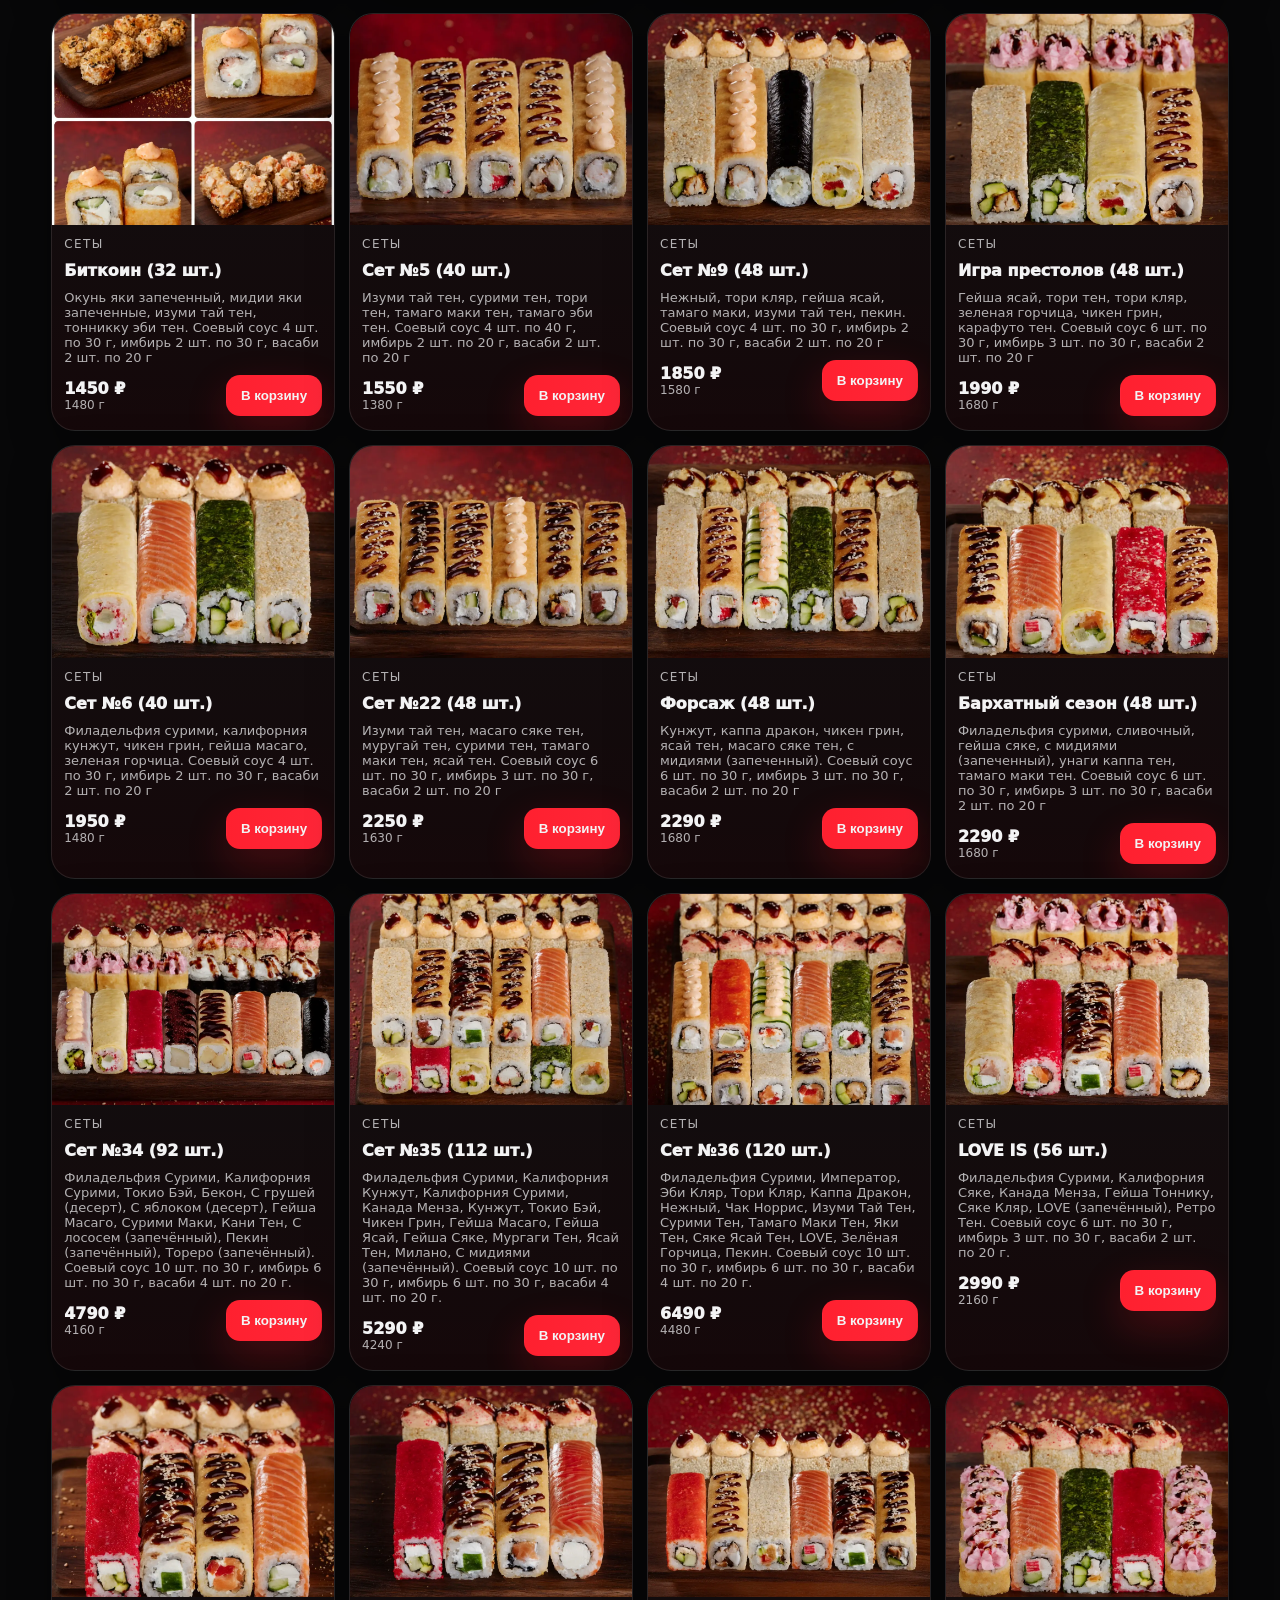
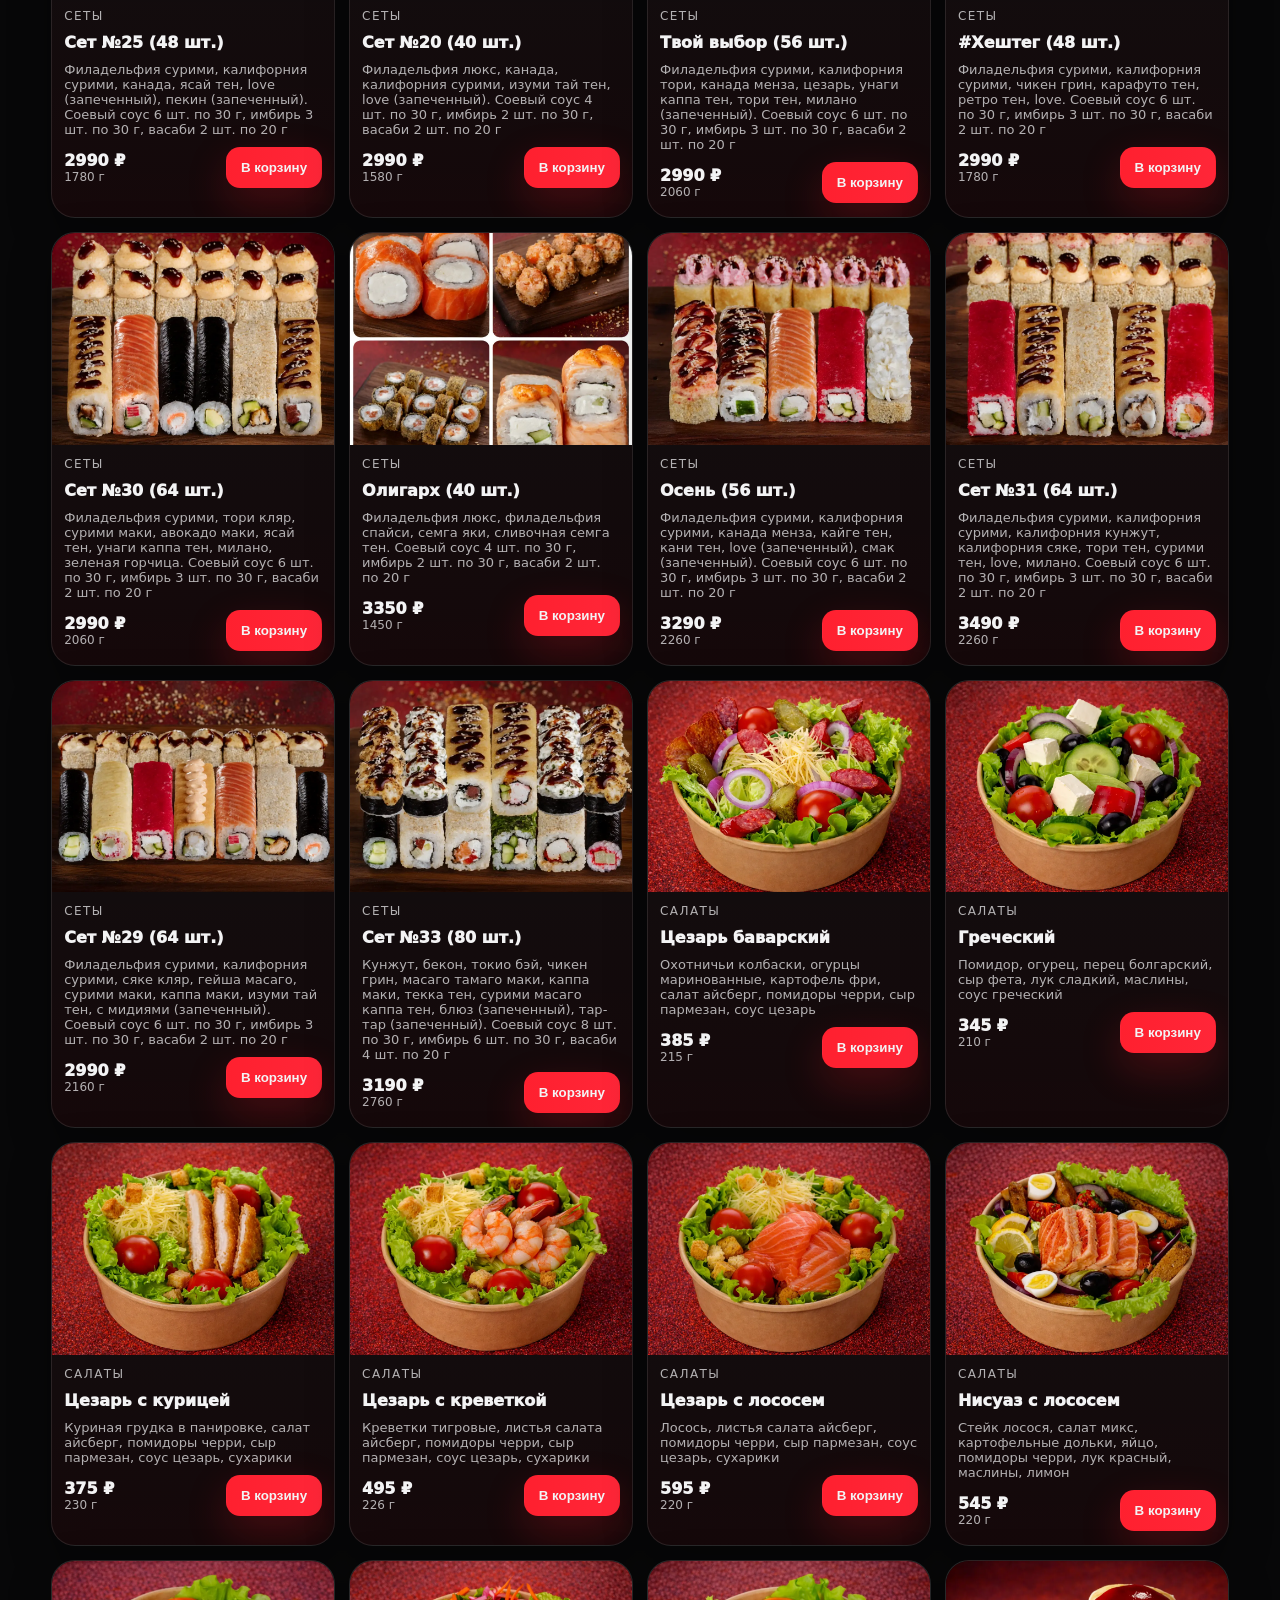
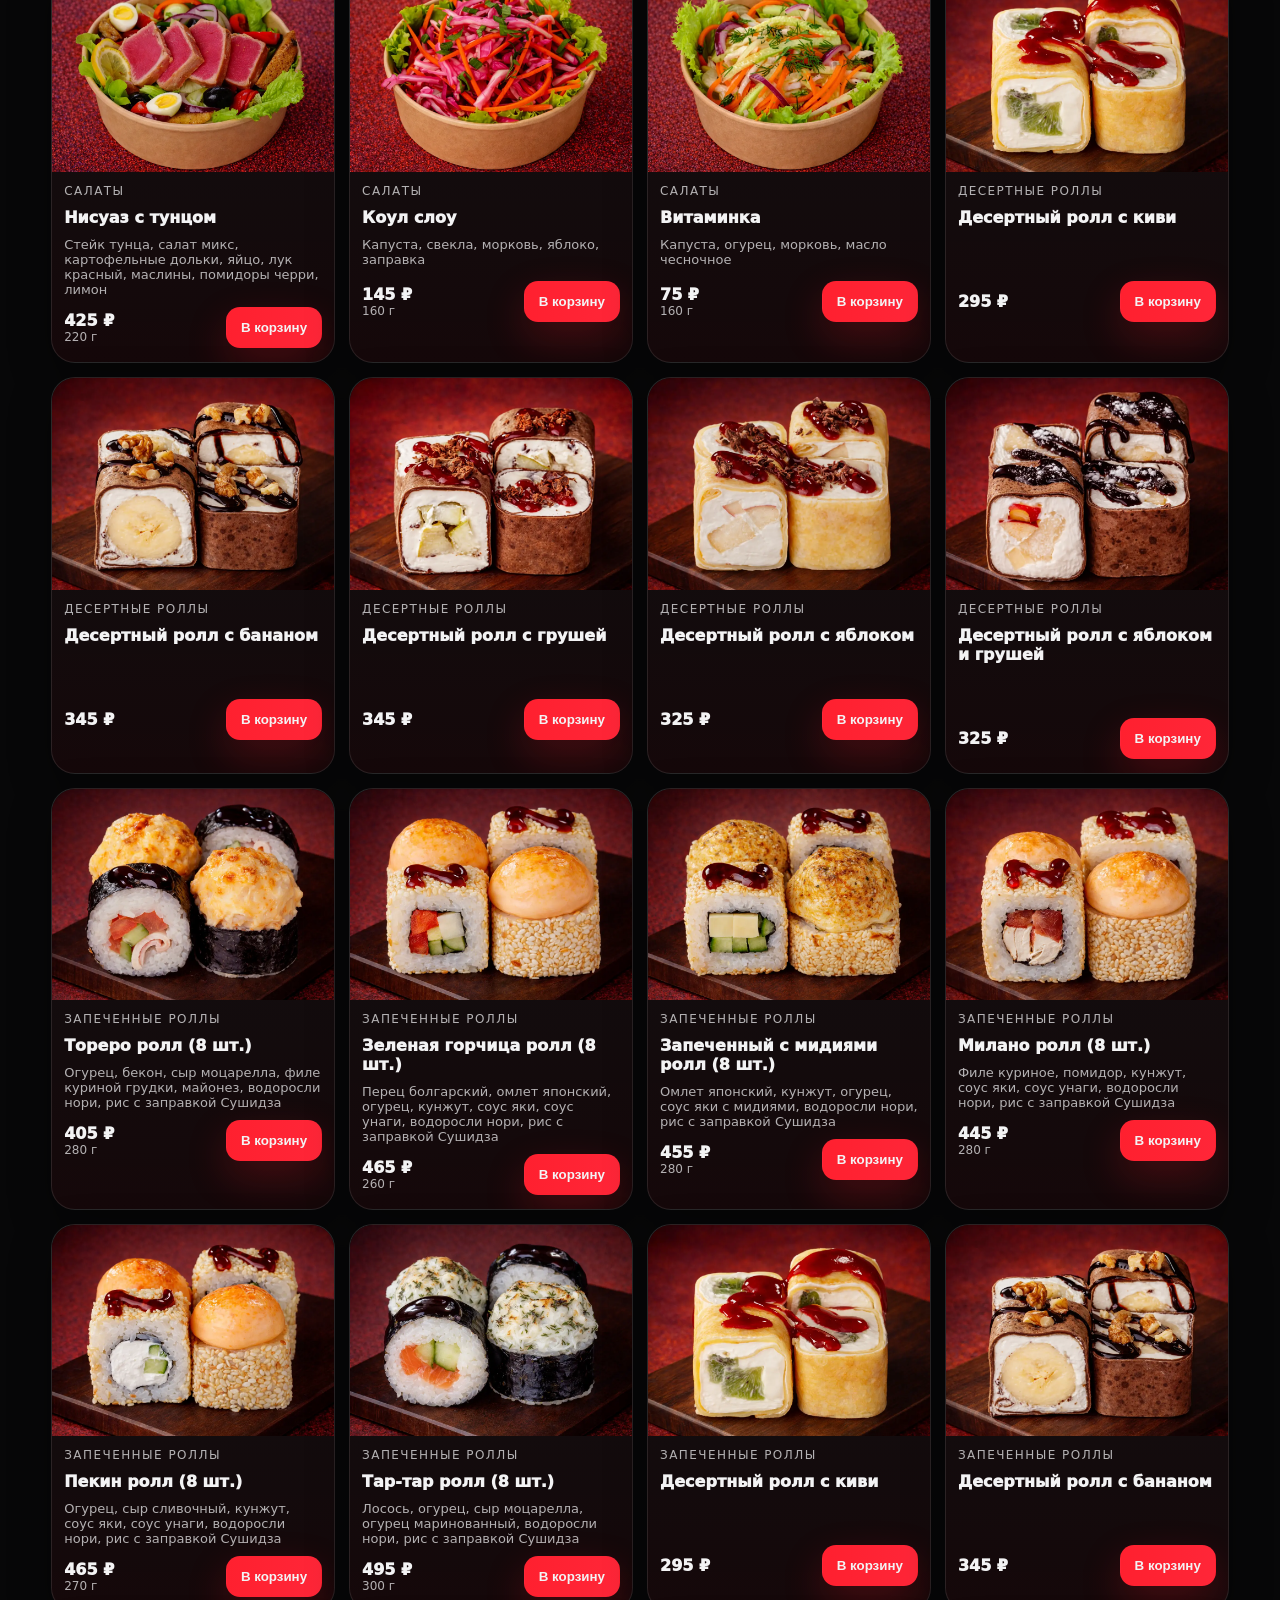
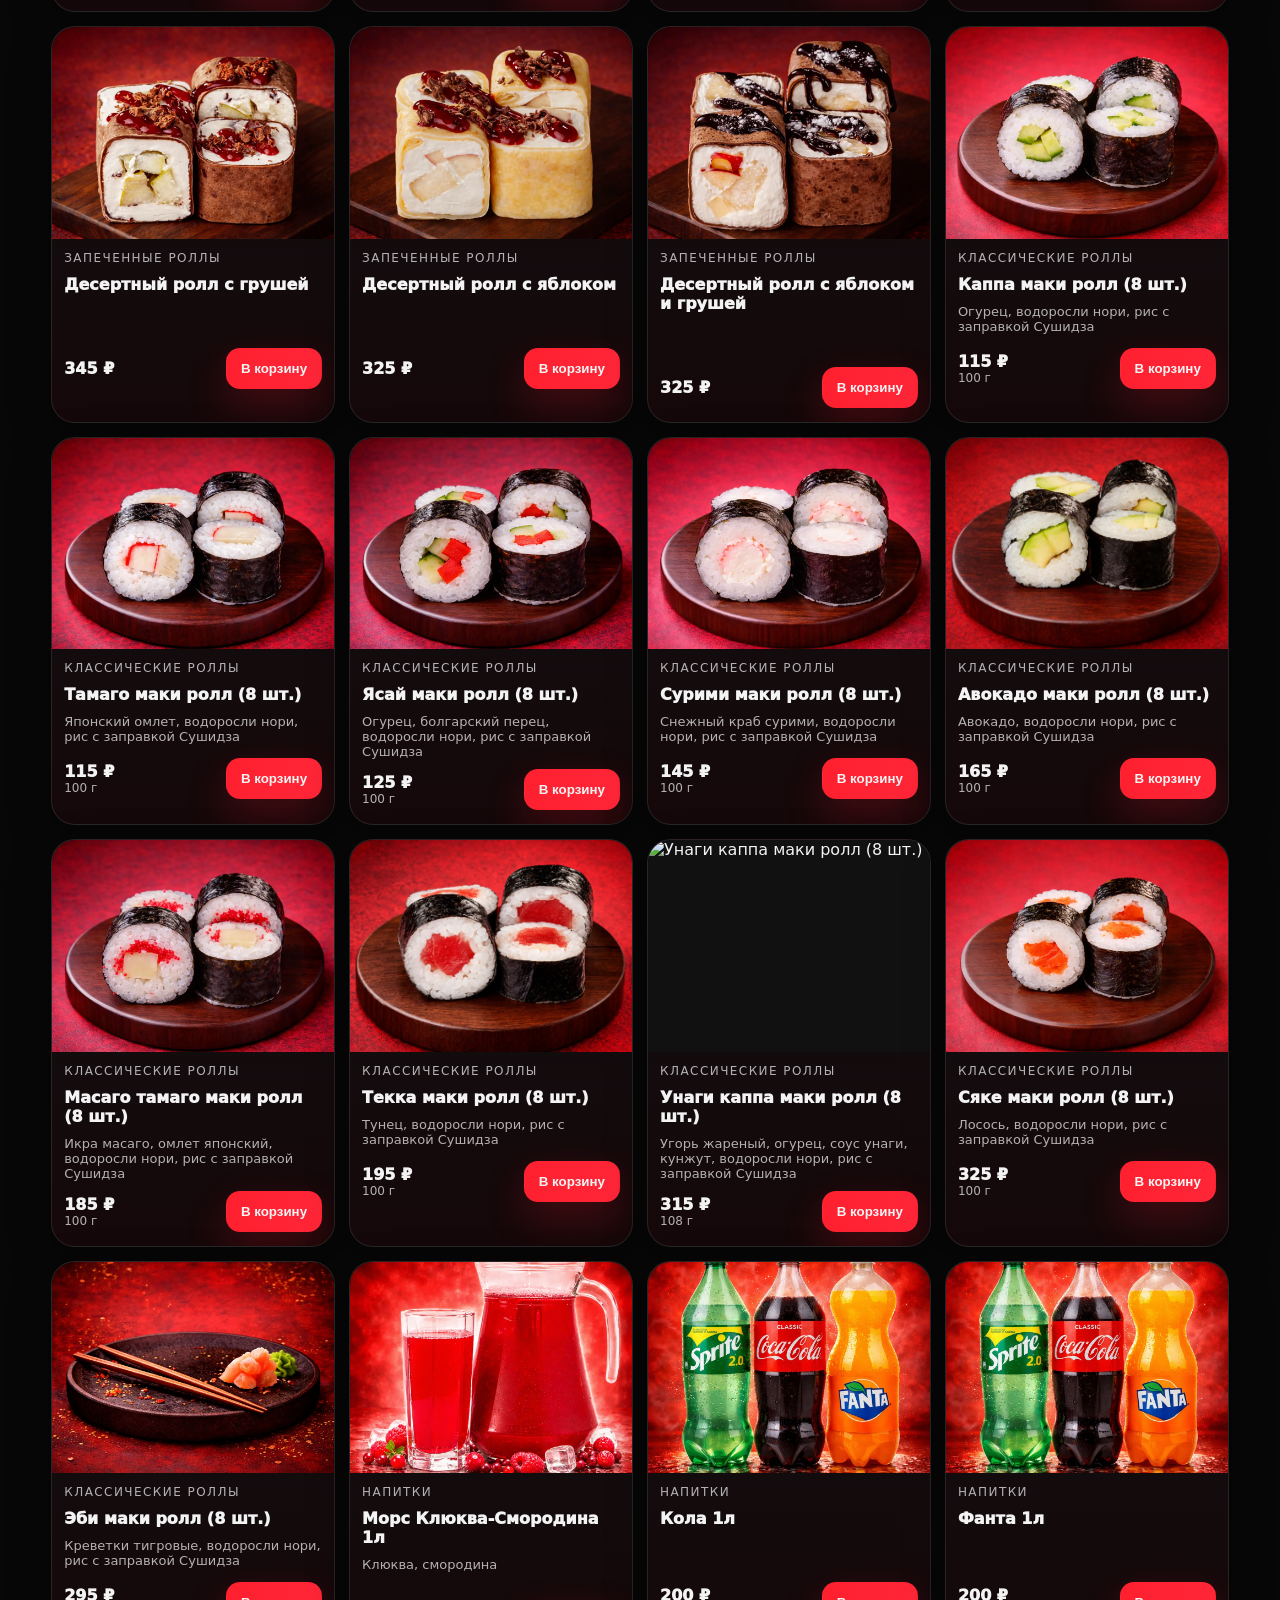
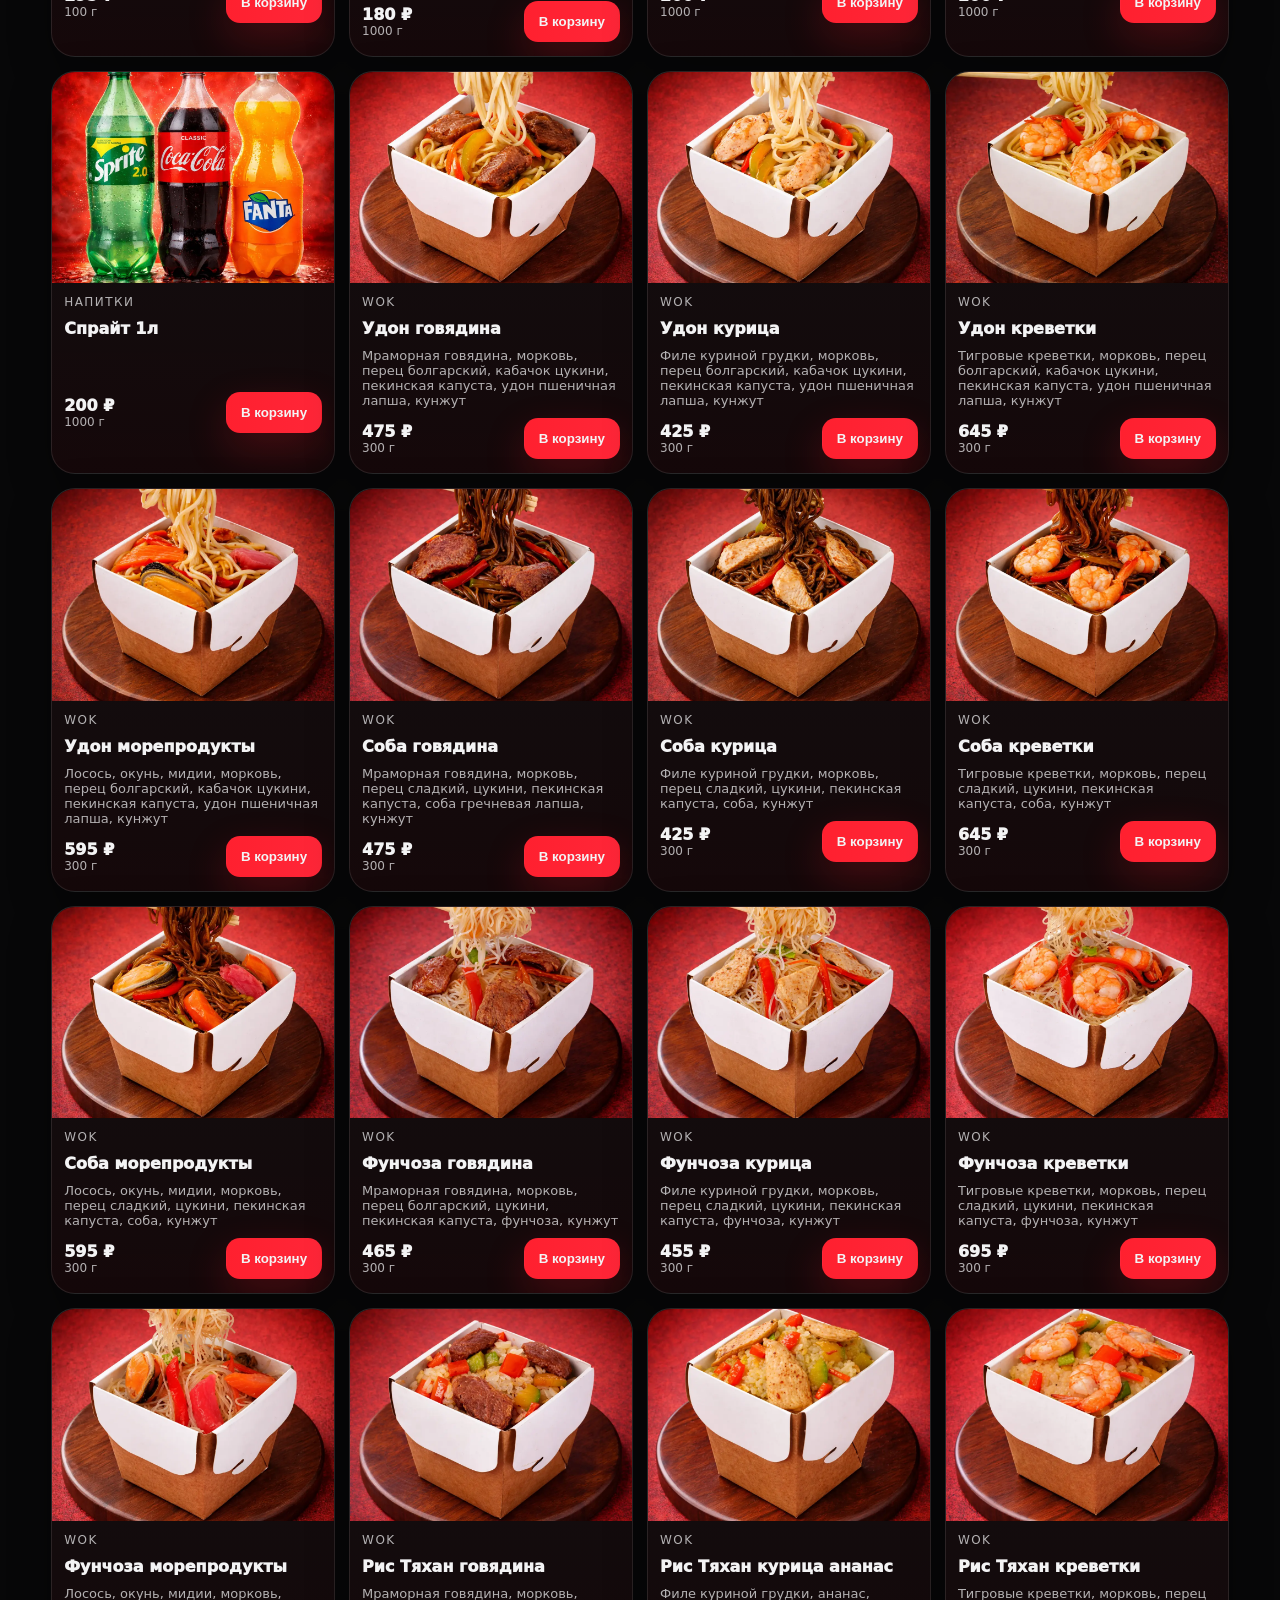
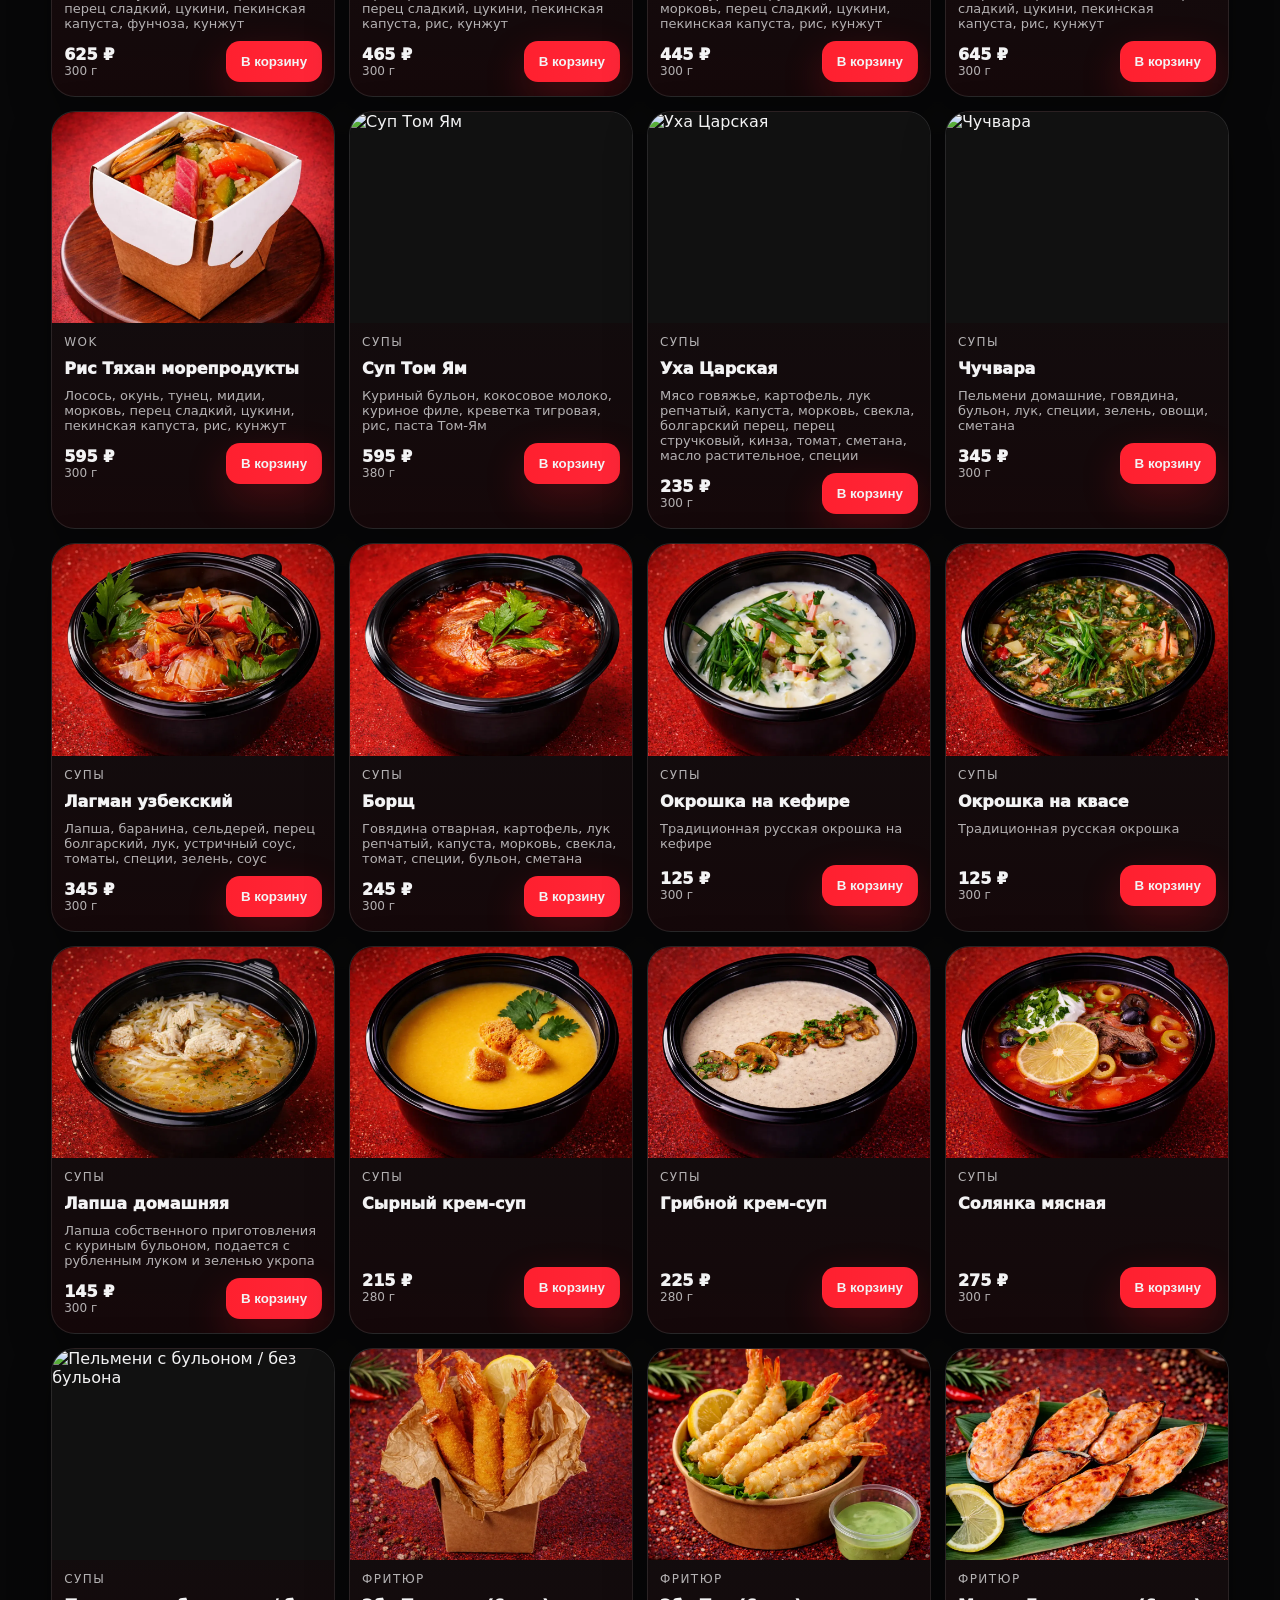
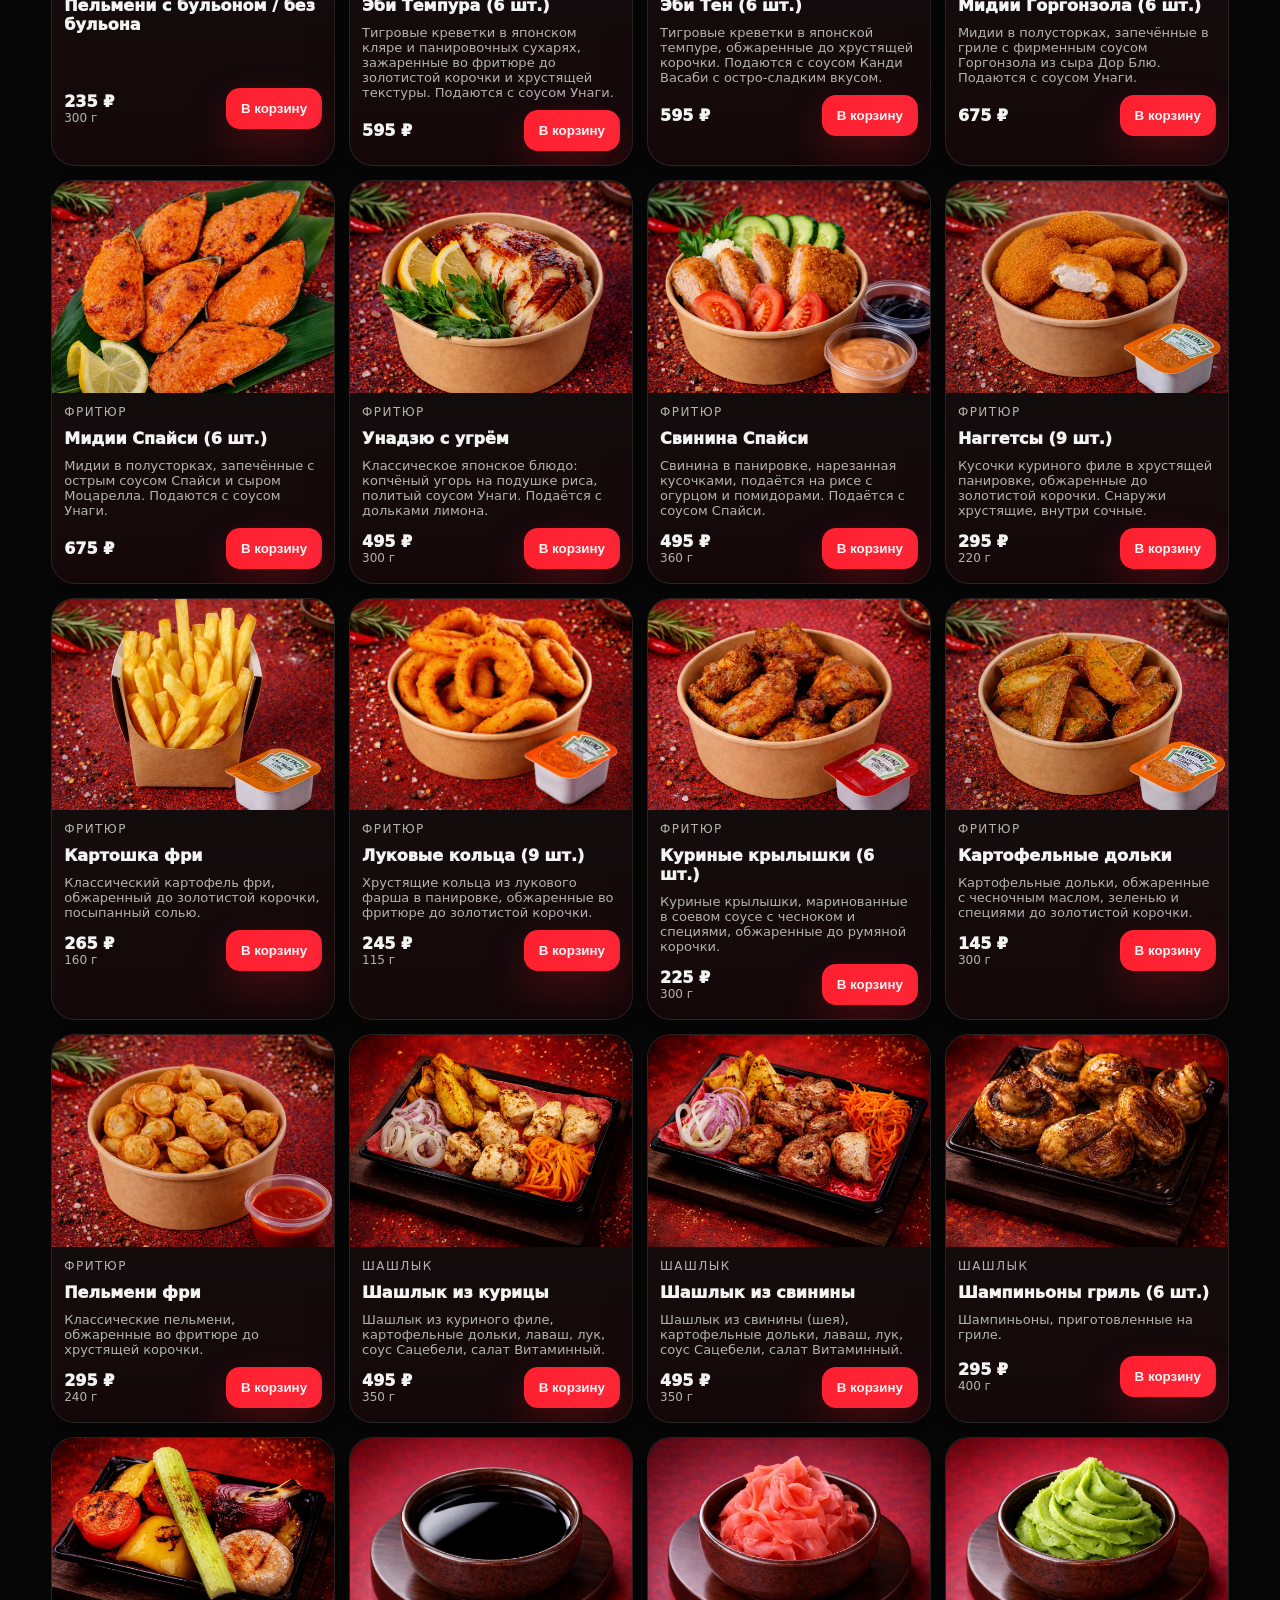
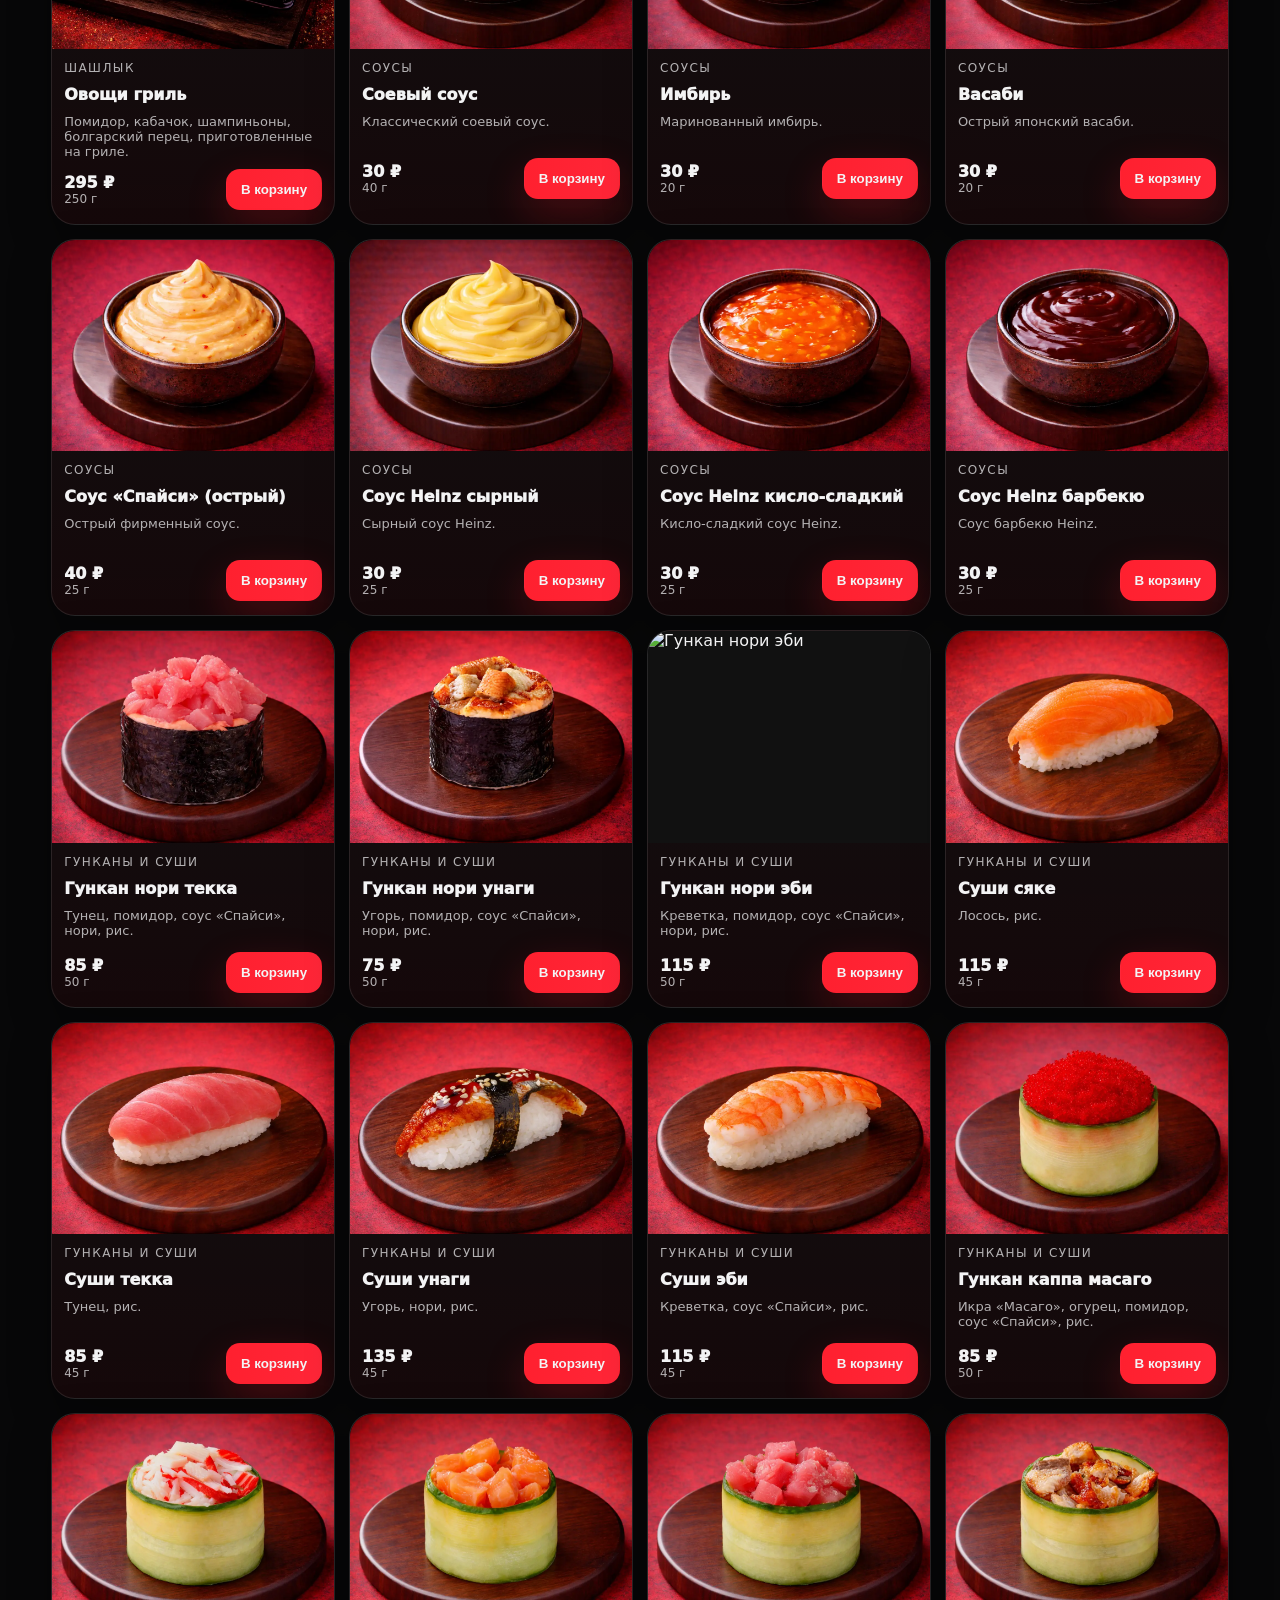
==== commit 22a3bf9e: "Update index.html" ====
--- a/index.html
+++ b/index.html
@@ -242,10 +242,10 @@
               <div class="contactCard__label">Телефон</div>
               <a class="contactCard__value" href="tel:+79228863605">+7 (922) 886-36-05</a>
             </div>
-            <!--<div class="contactCard">
-              <div class="contactCard__label">Телефон</div>
-              <a class="contactCard__value" href="tel:+73532603605">+7 (3532) 603-605</a>
-            </div>-->
+            <div class="contactCard">
+              <!--<div class="contactCard__label">Телефон</div>-->
+              <a class="contactCard__value" href="https://vk.com/sushidza56">ВКонтакте</a>
+            </div>
           </div>
         </div>
 
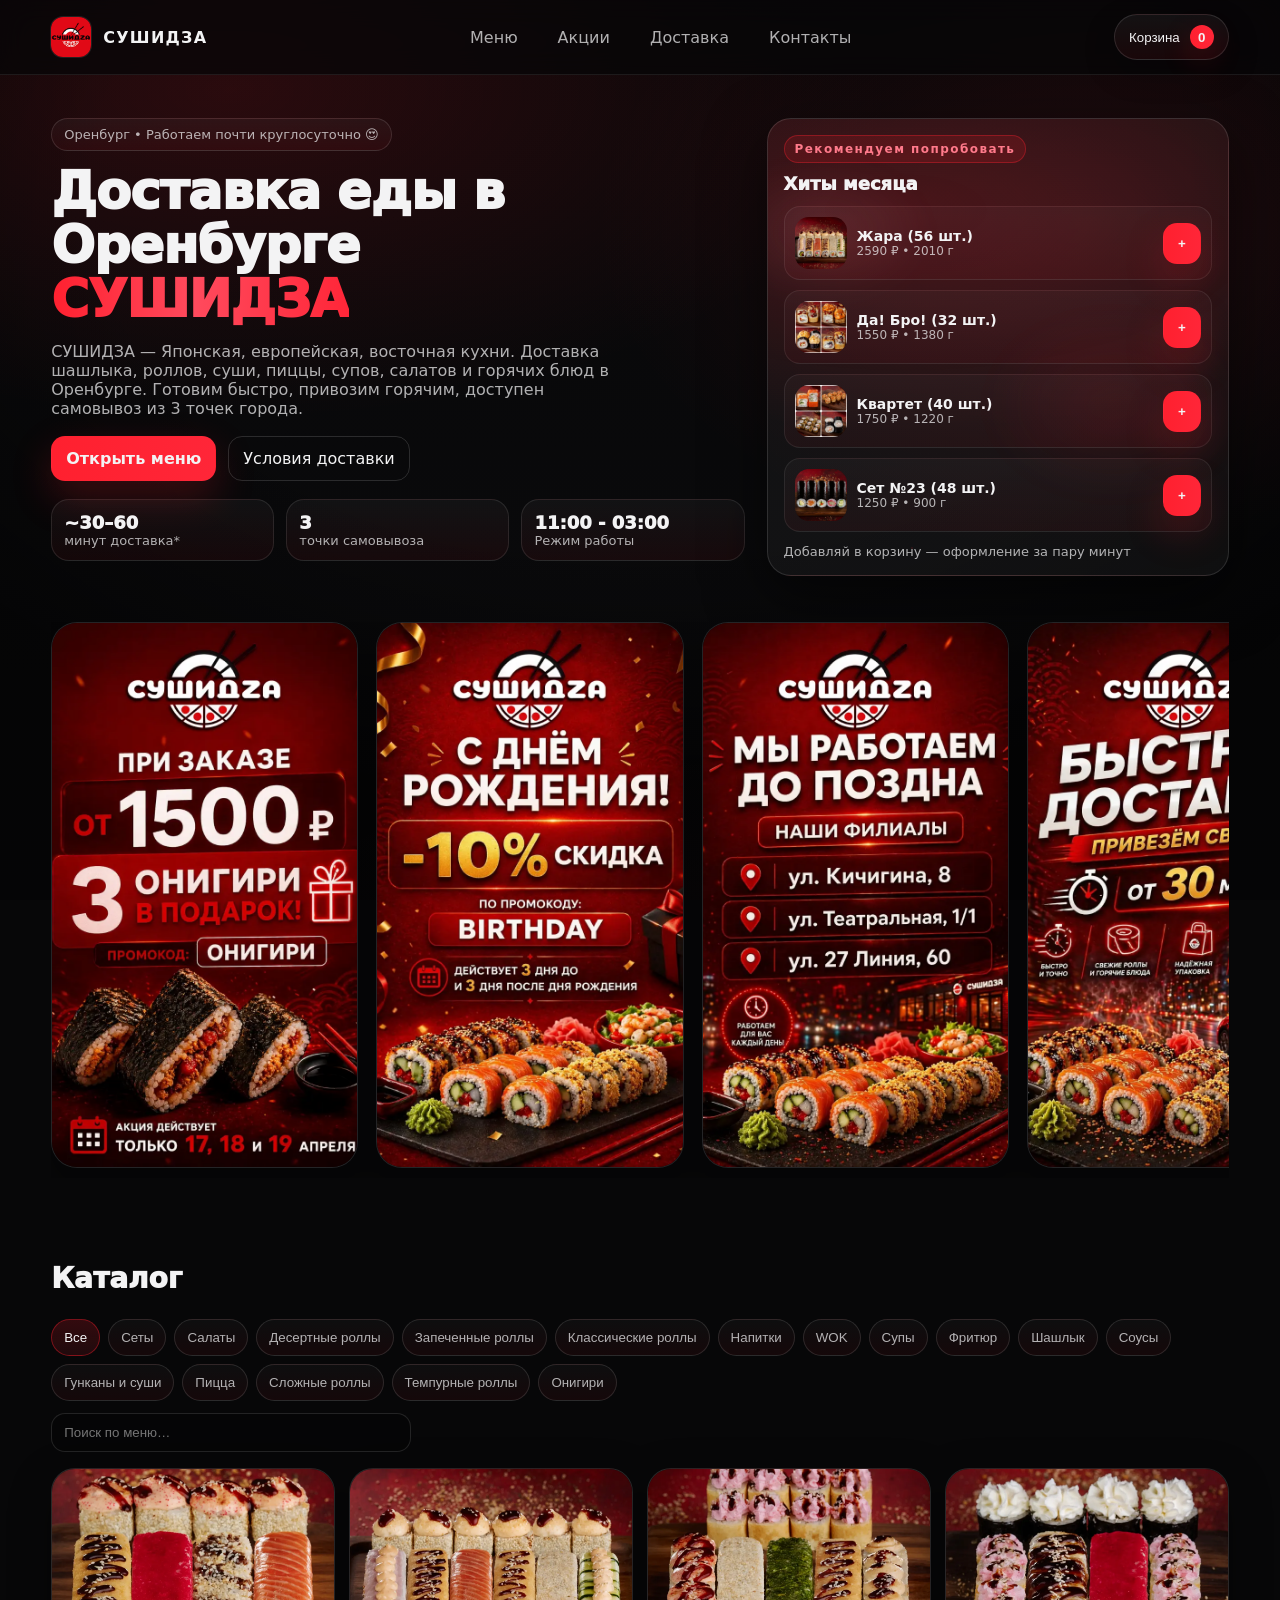
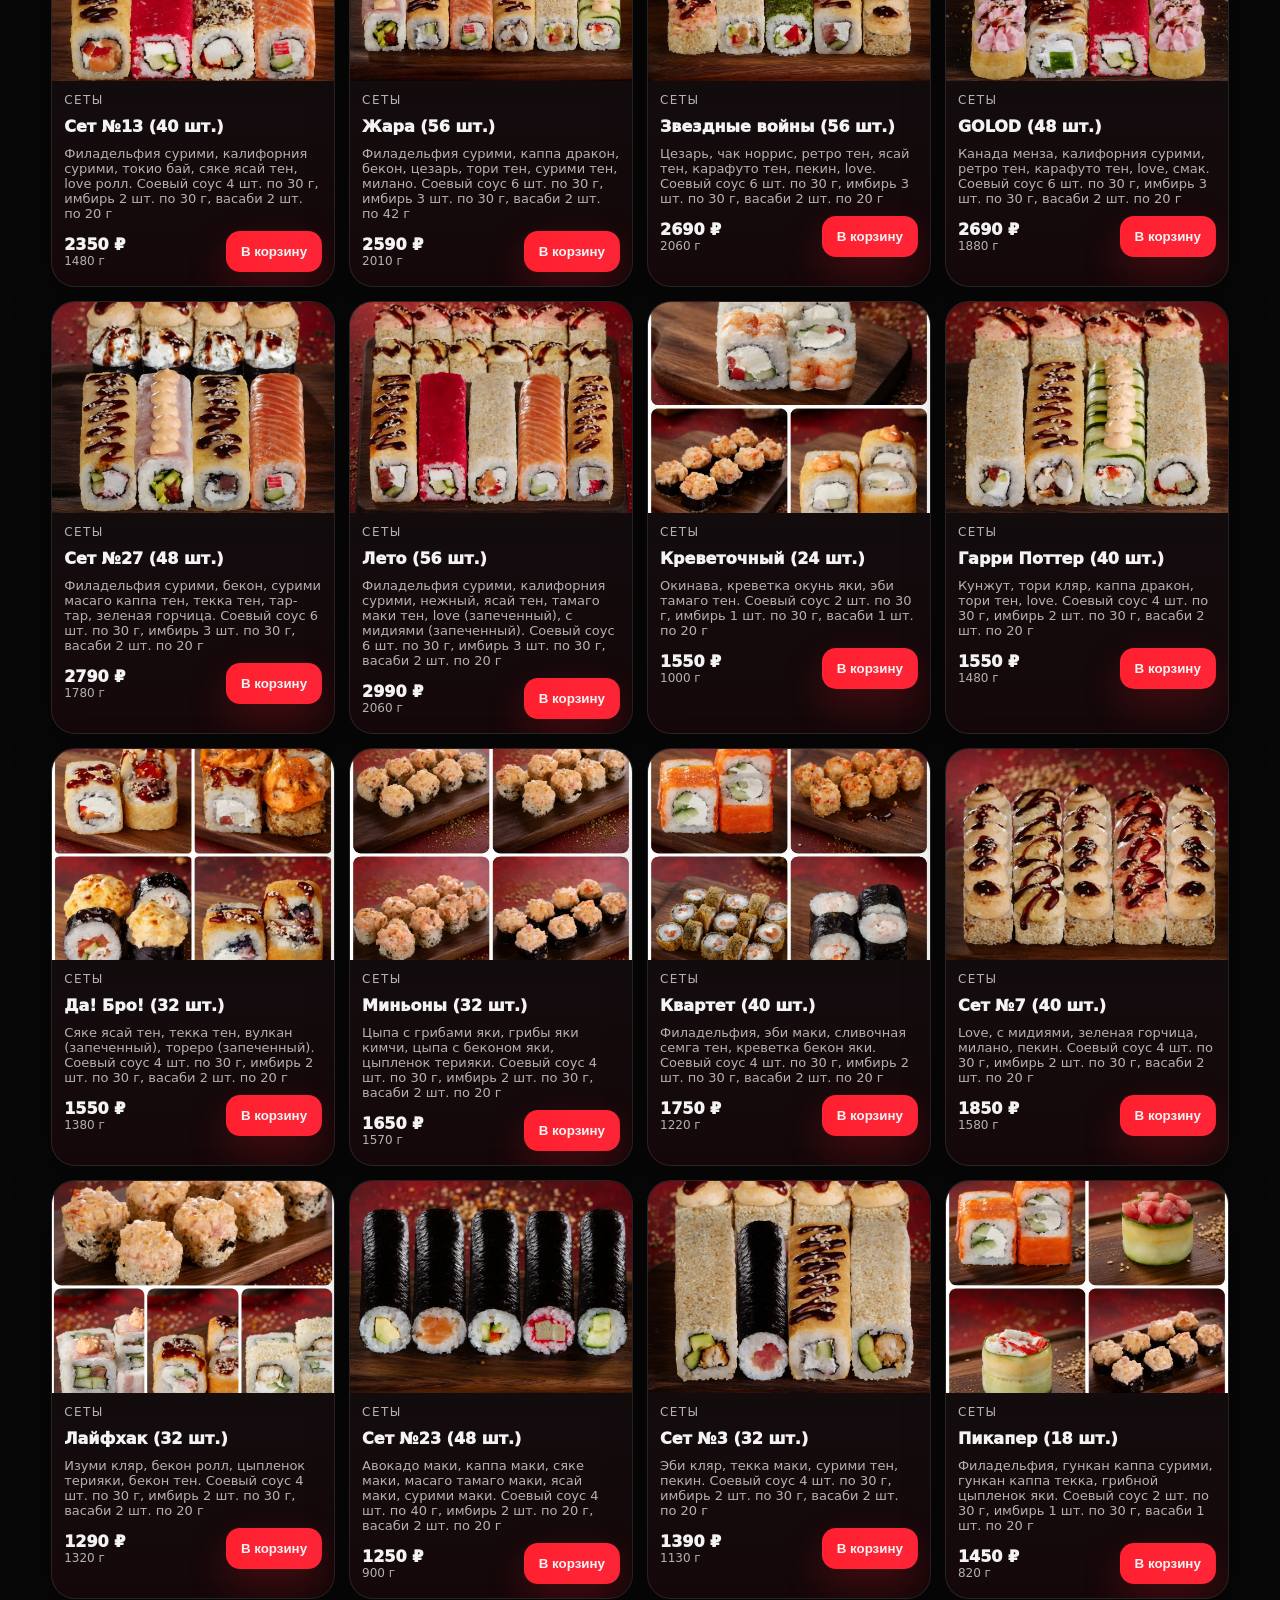
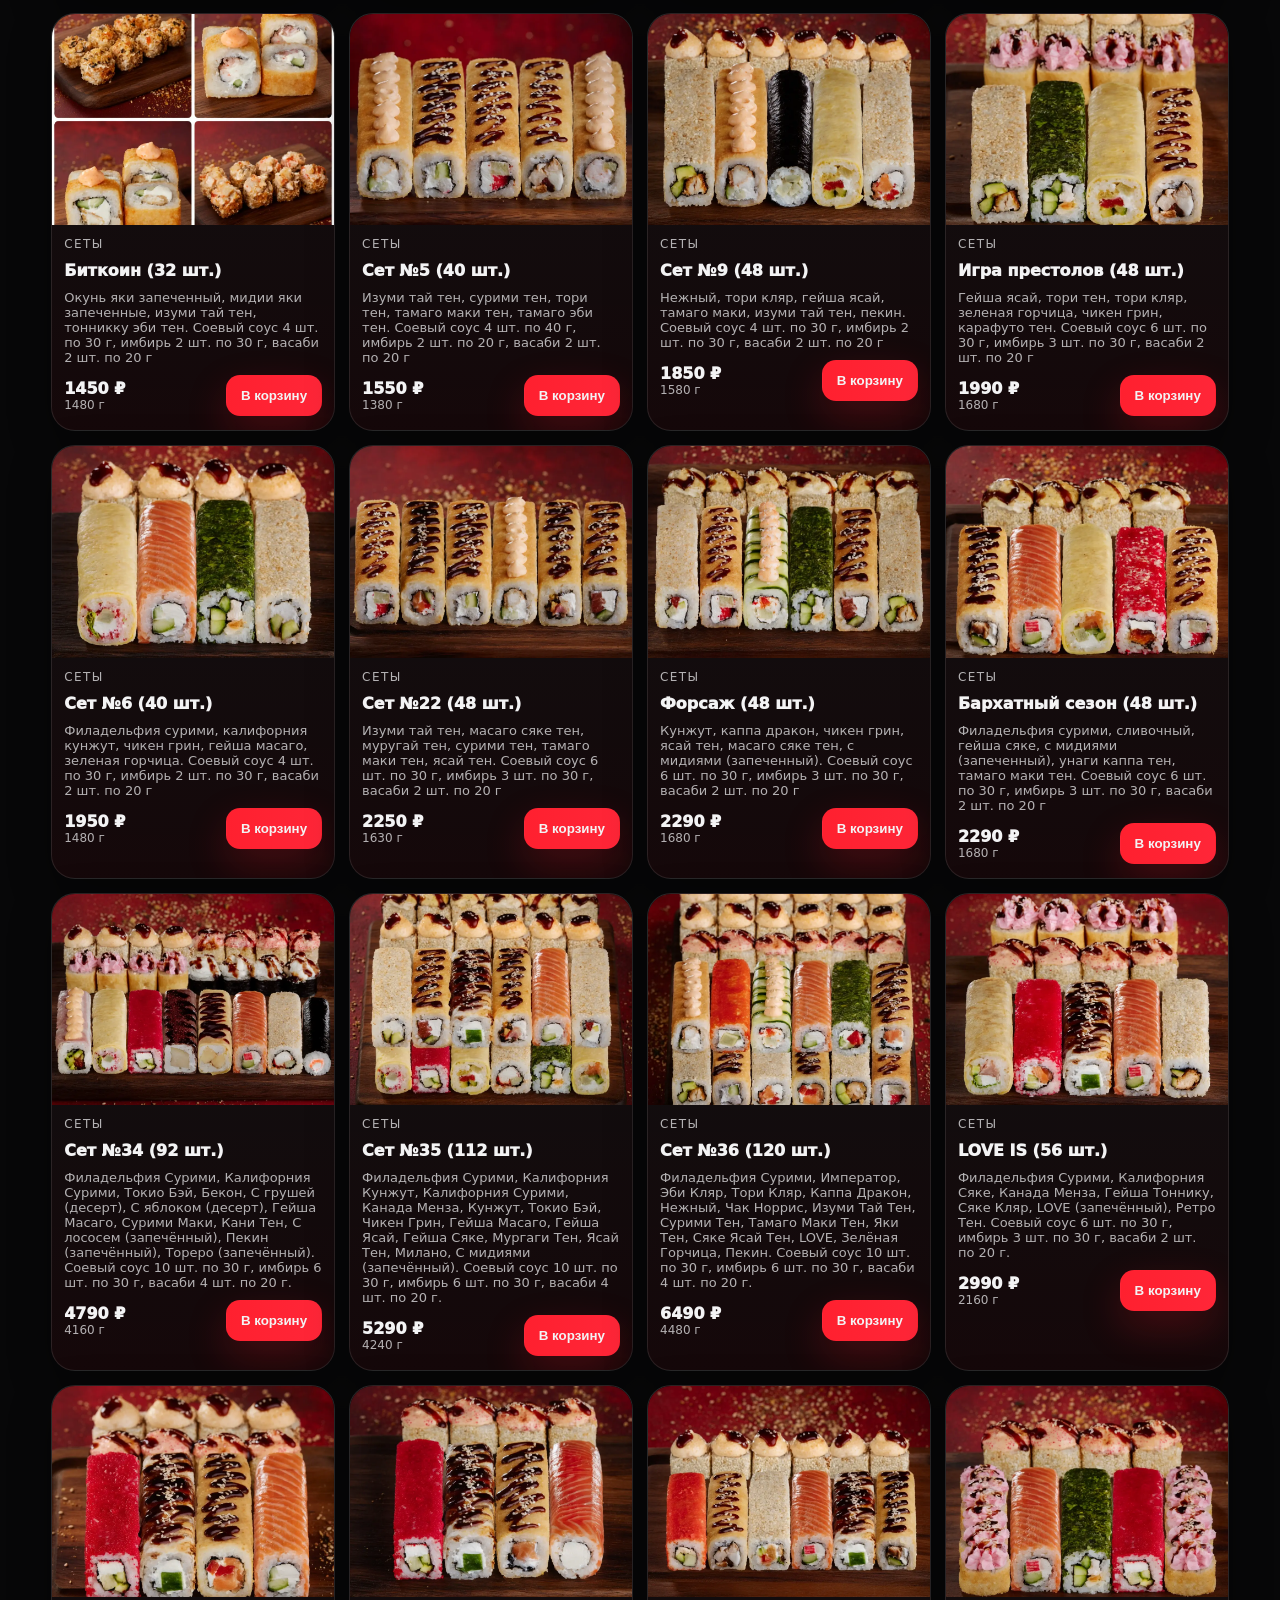
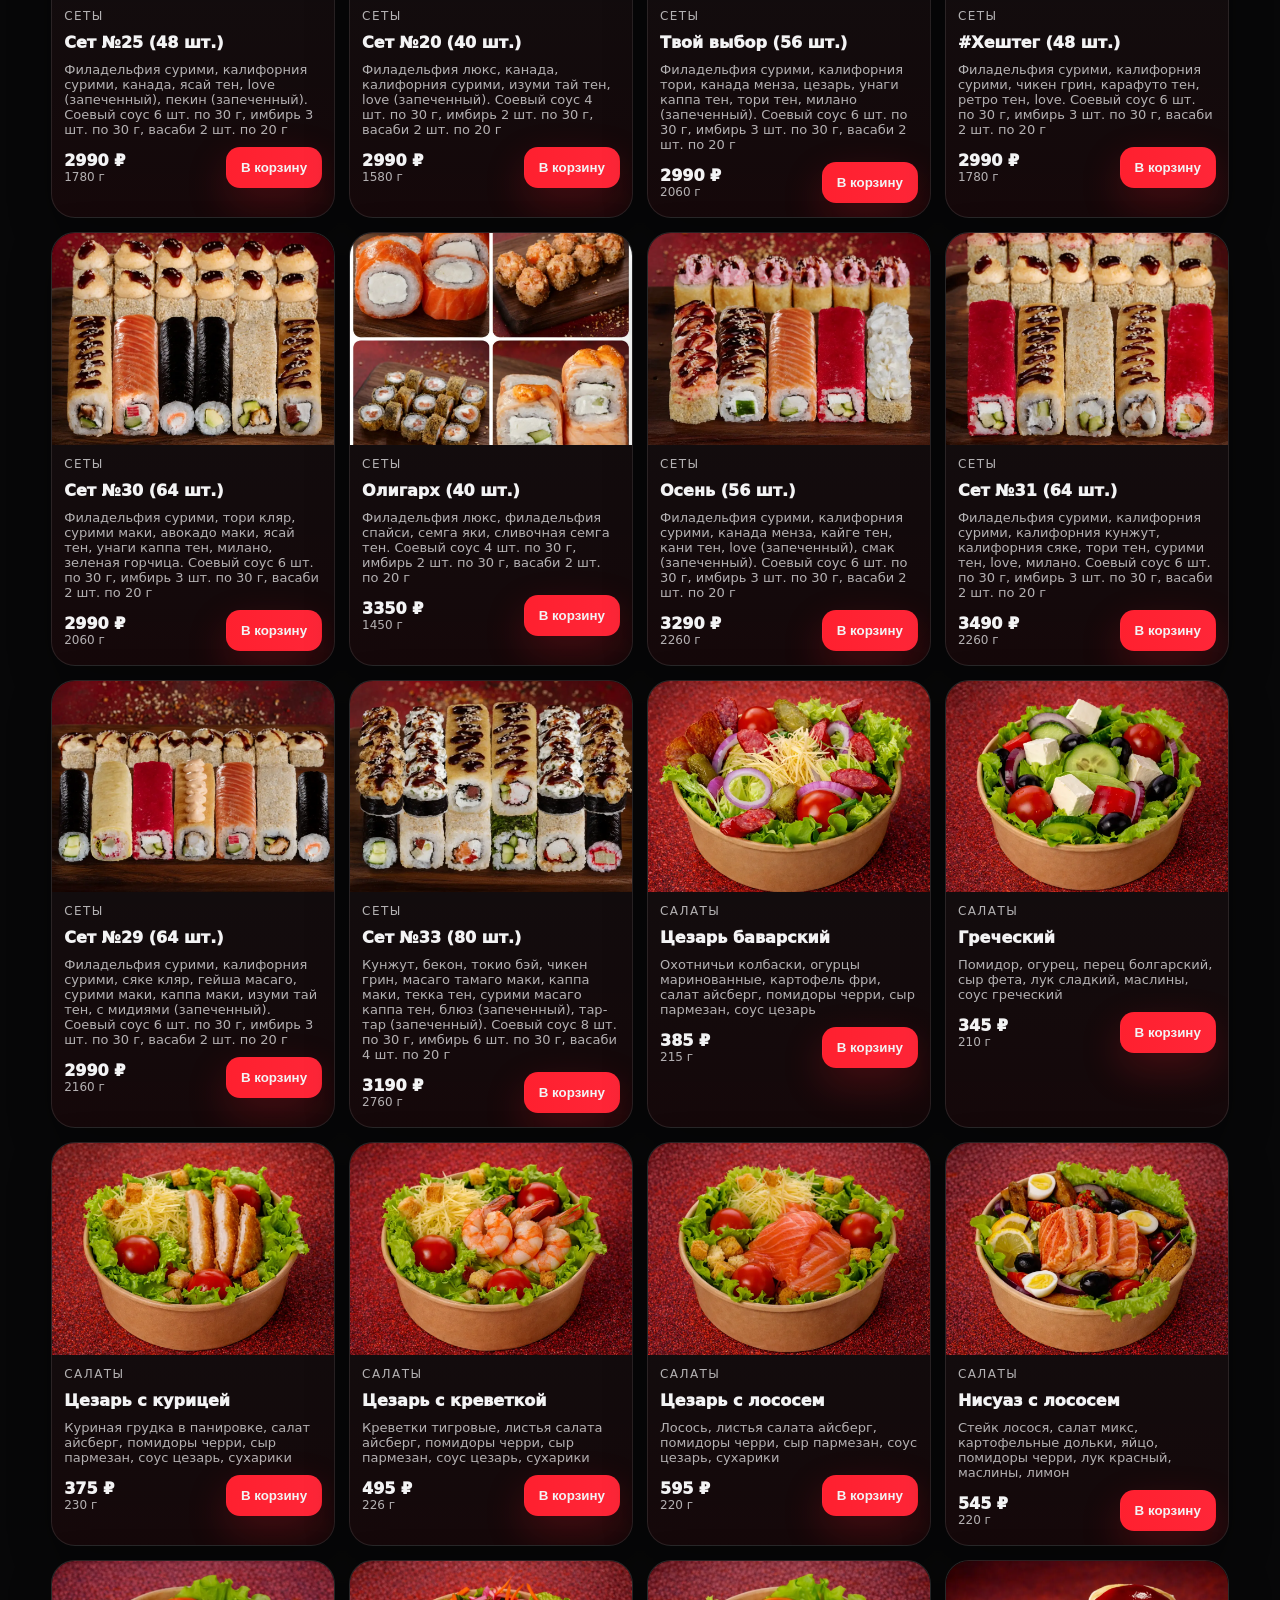
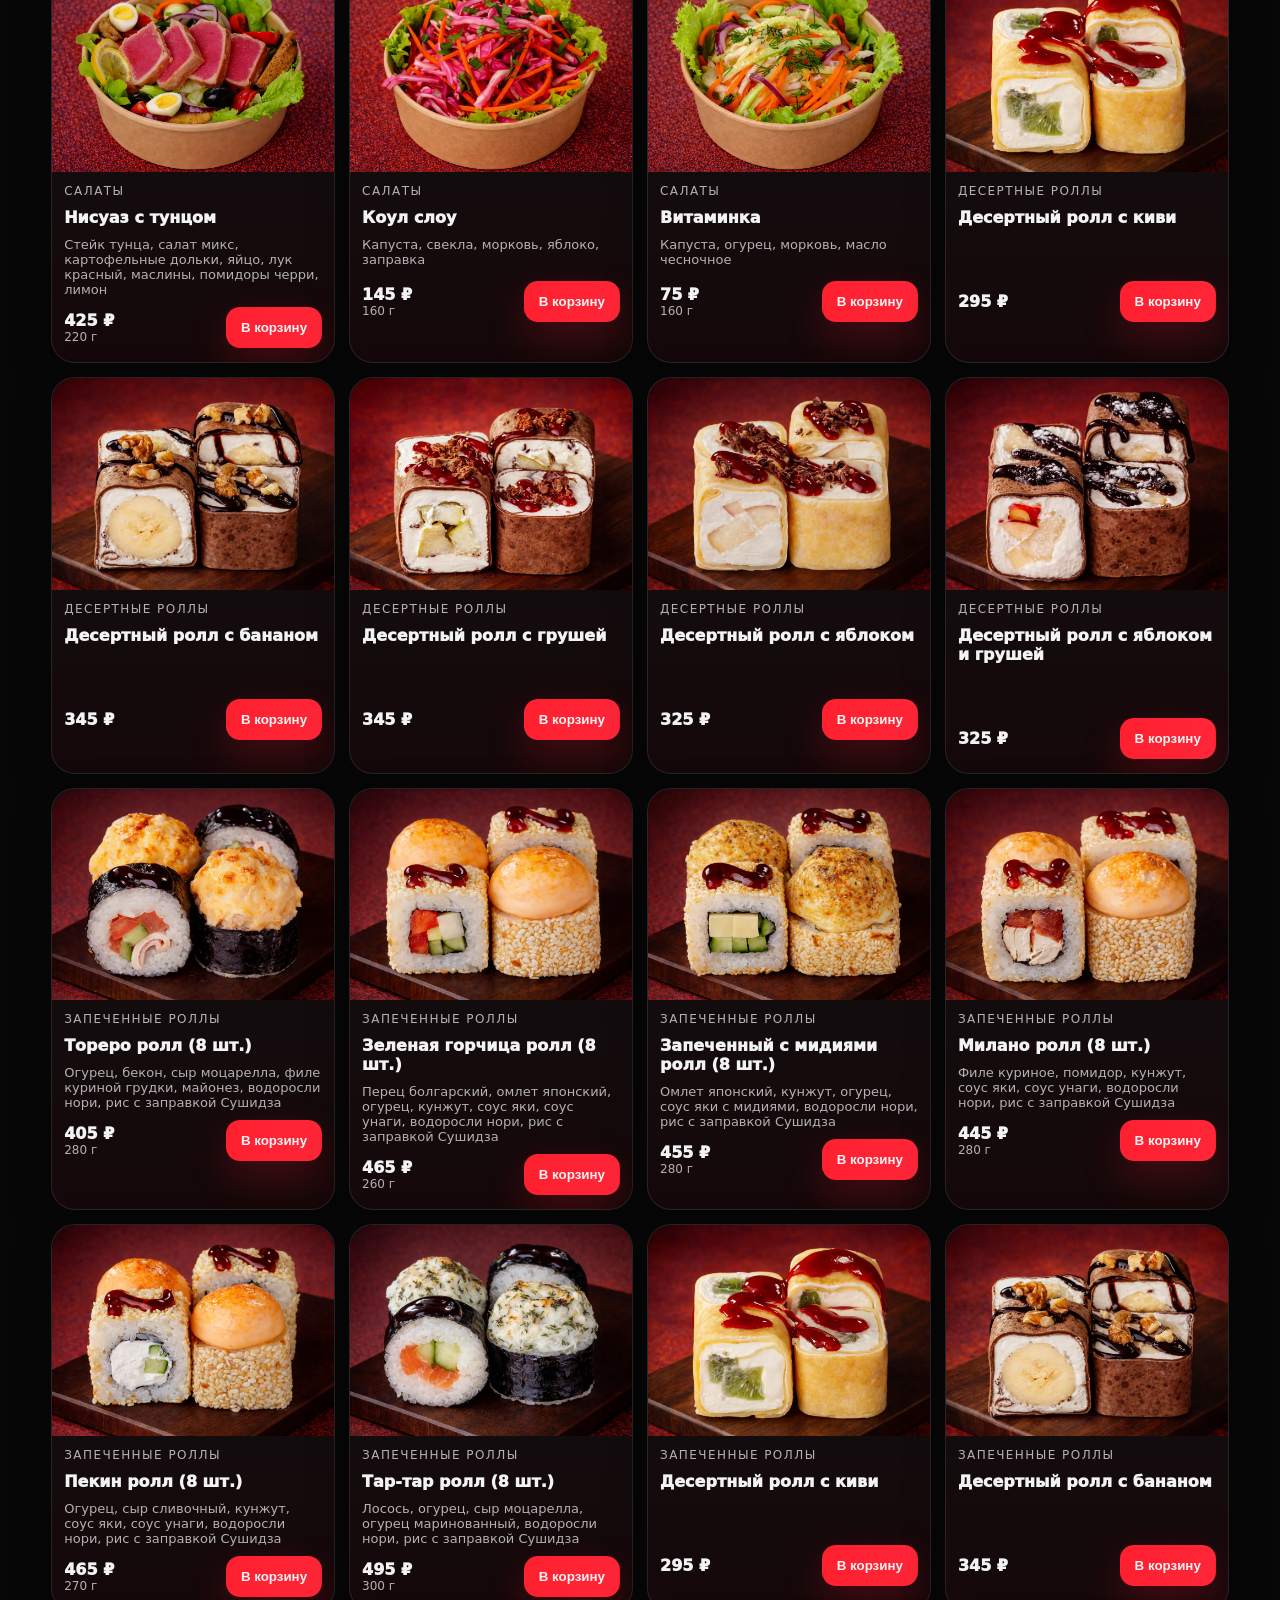
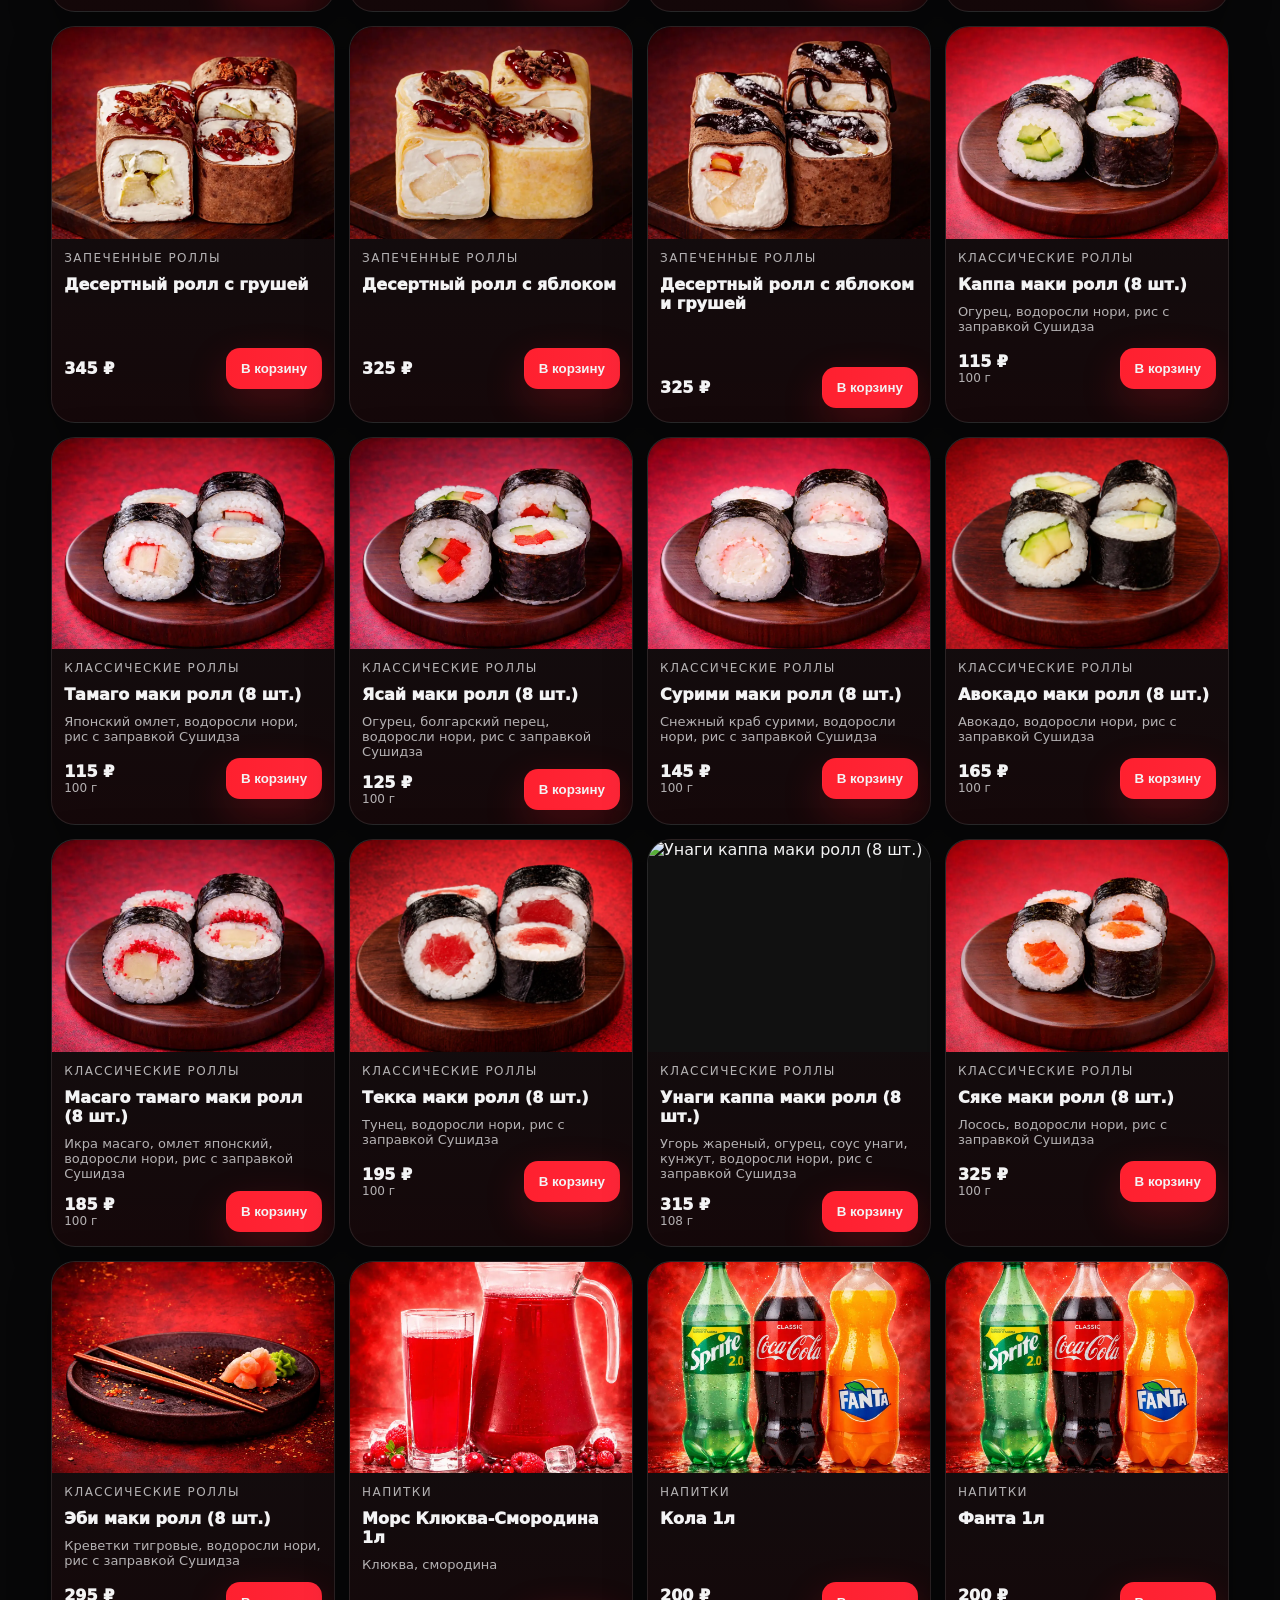
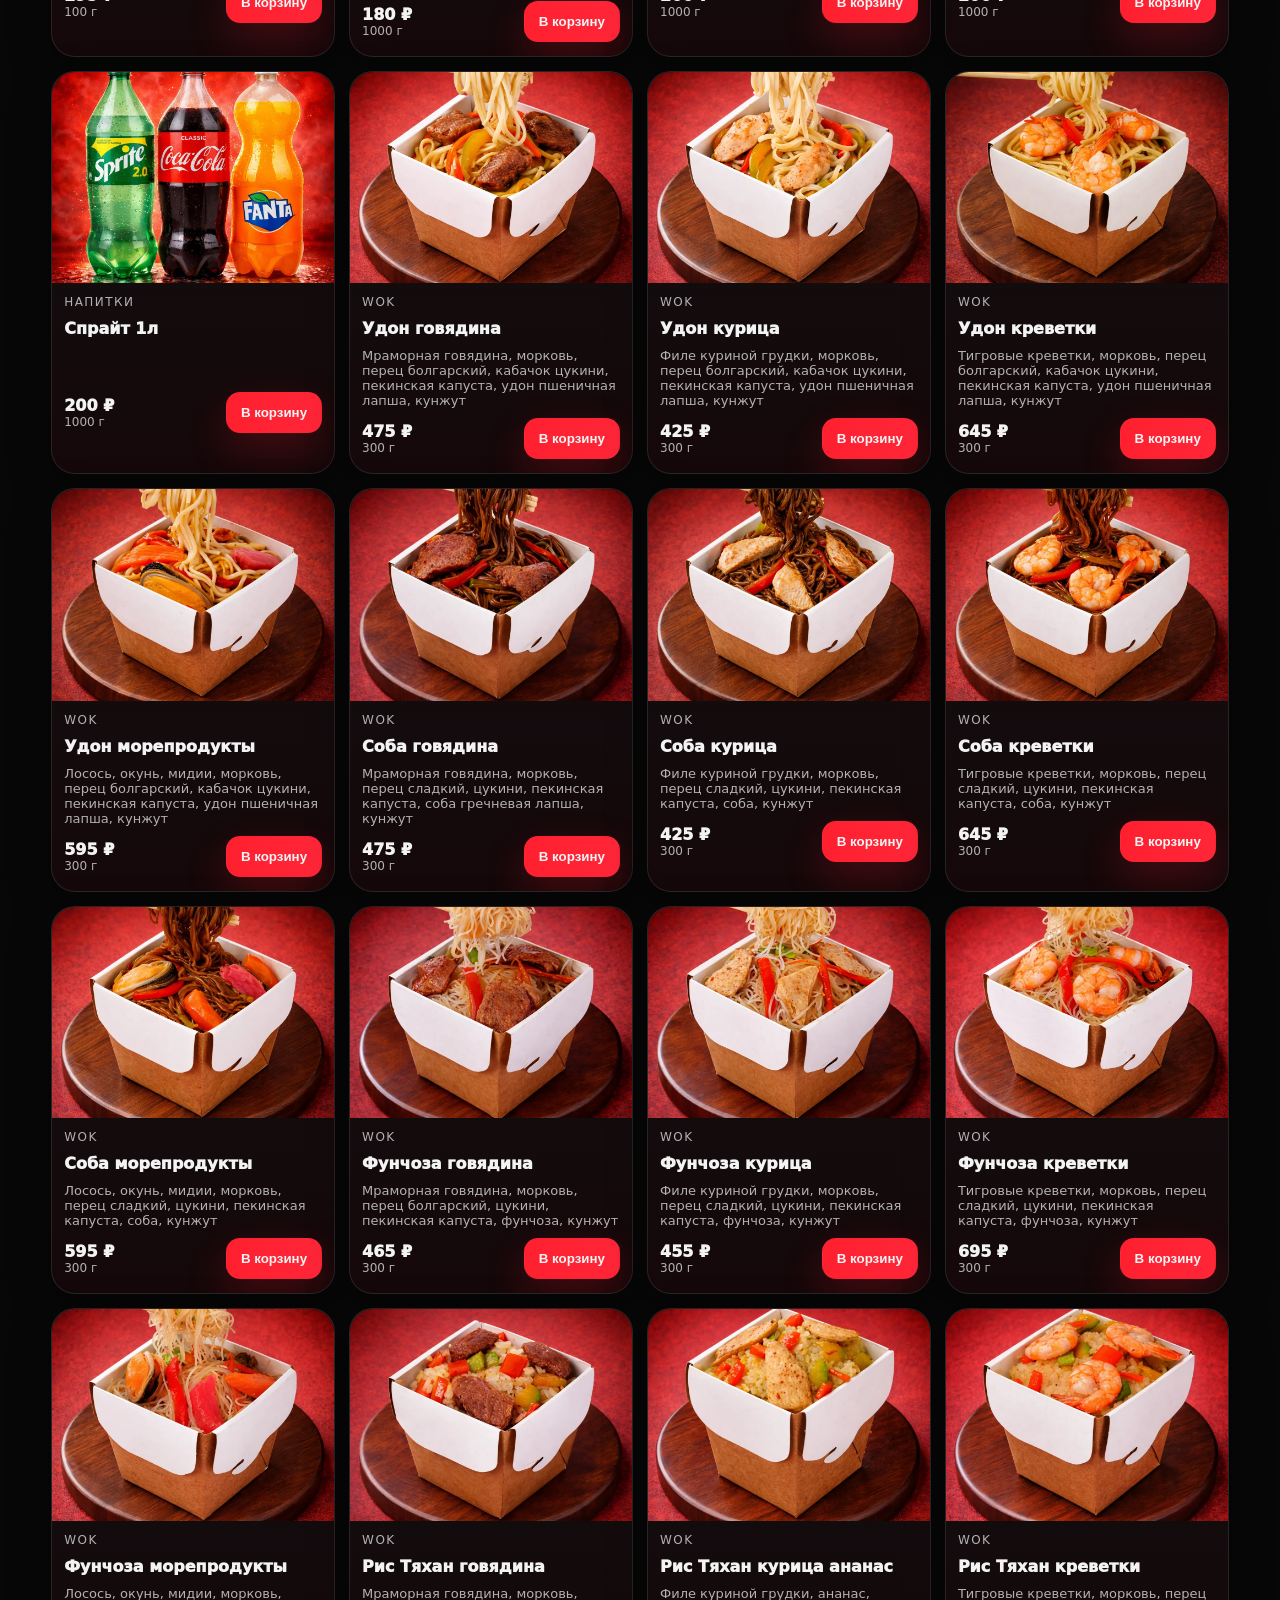
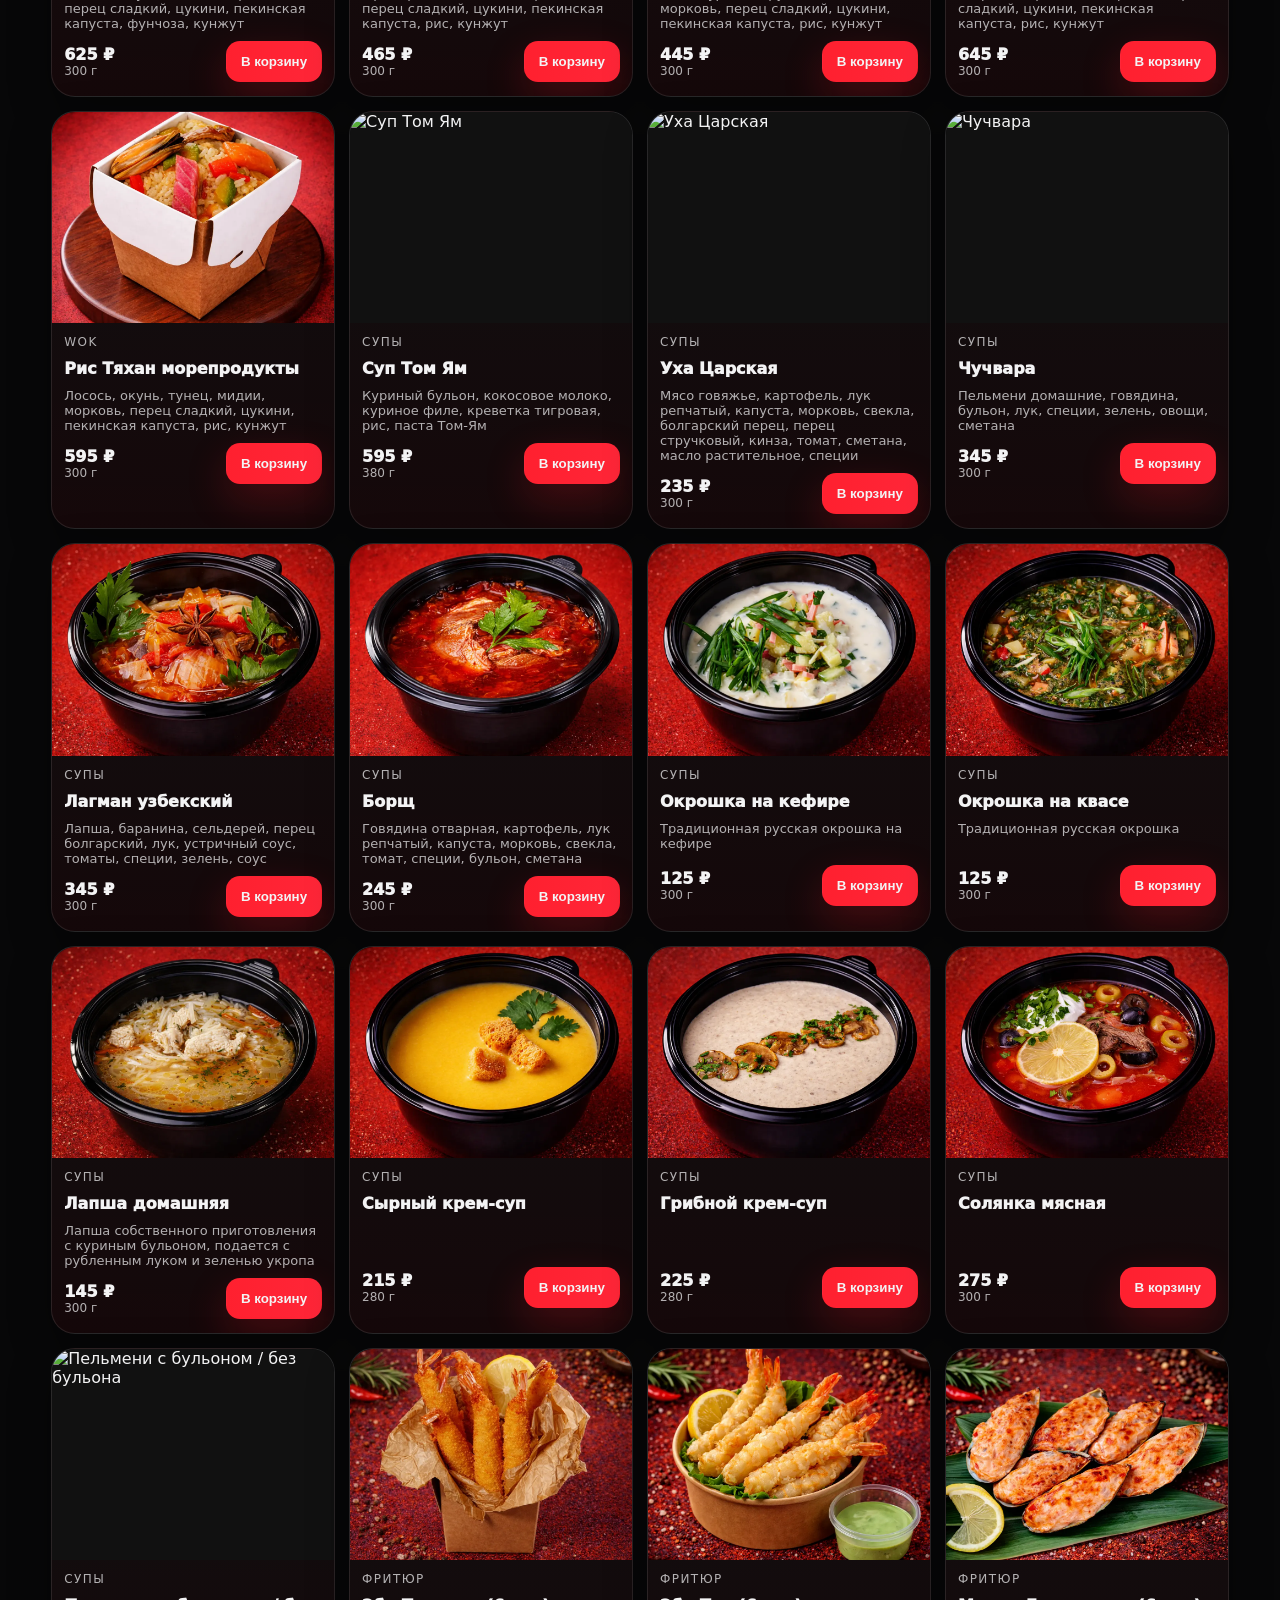
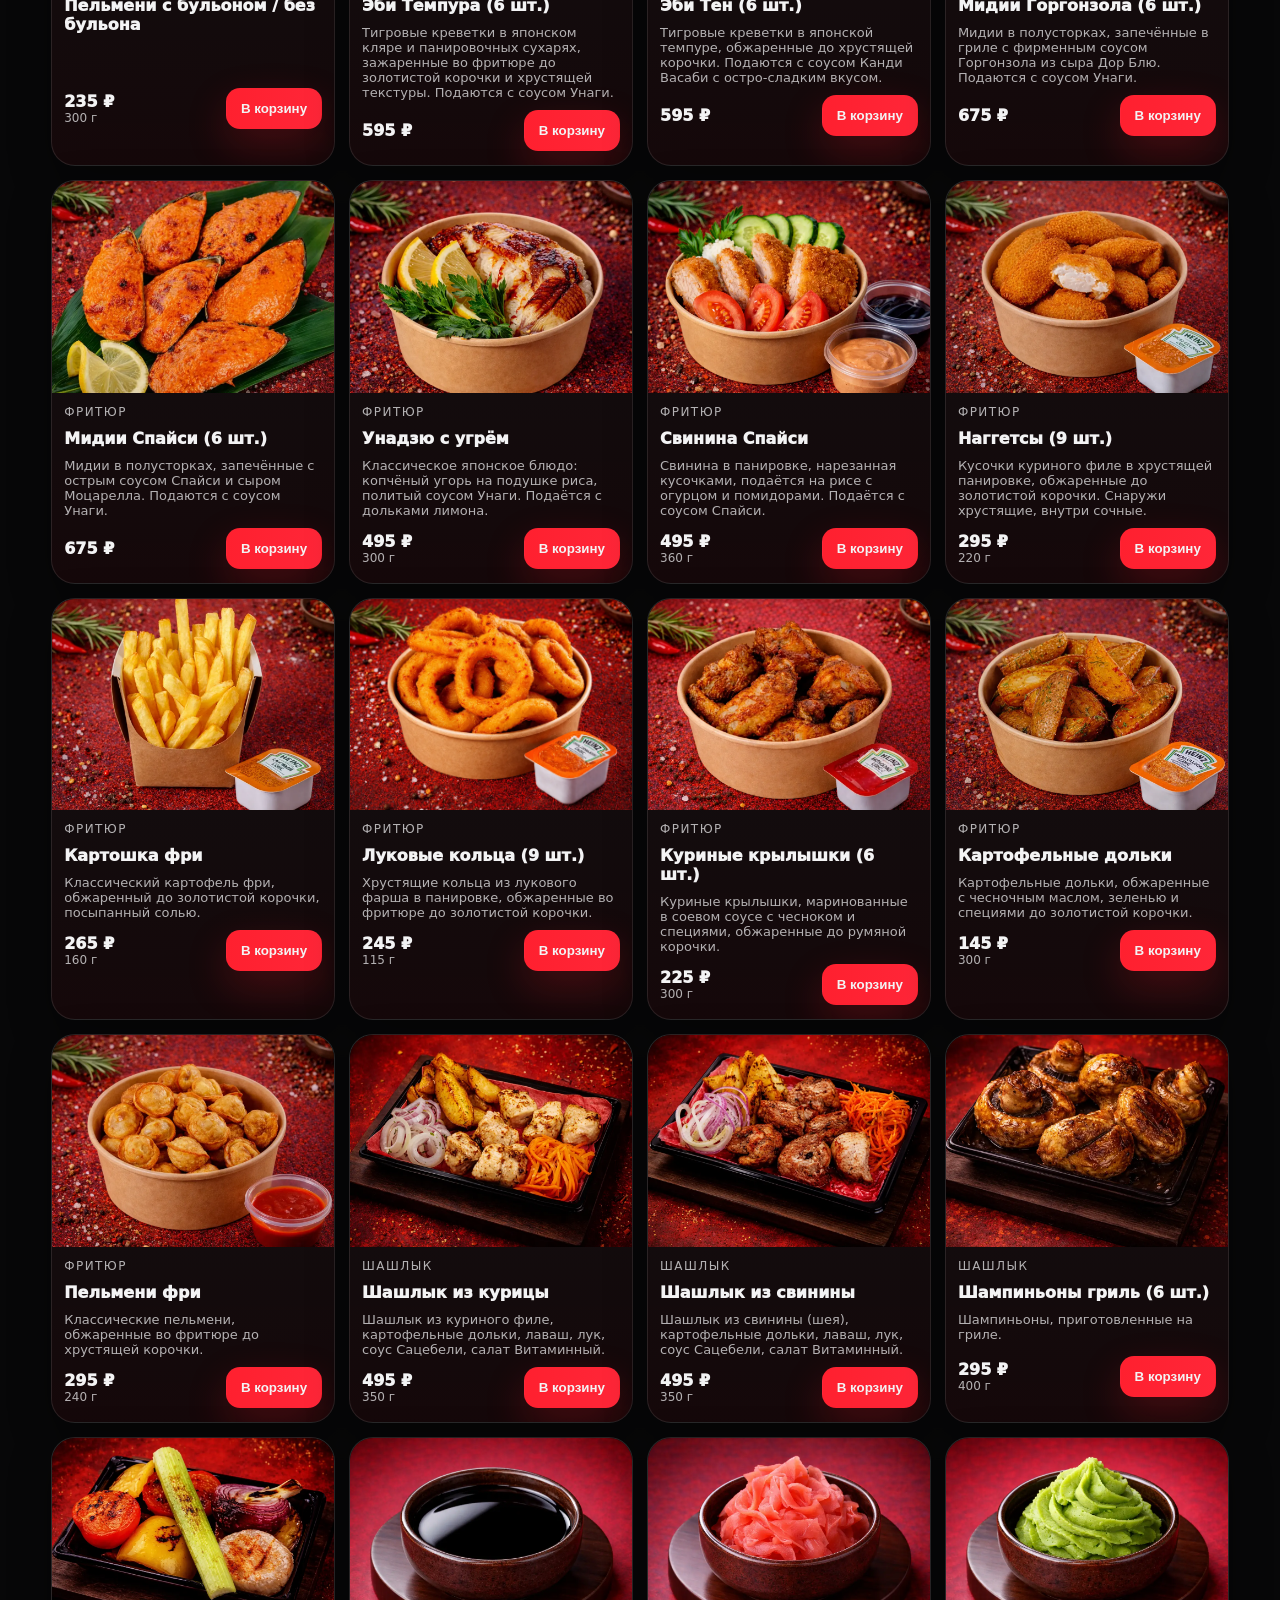
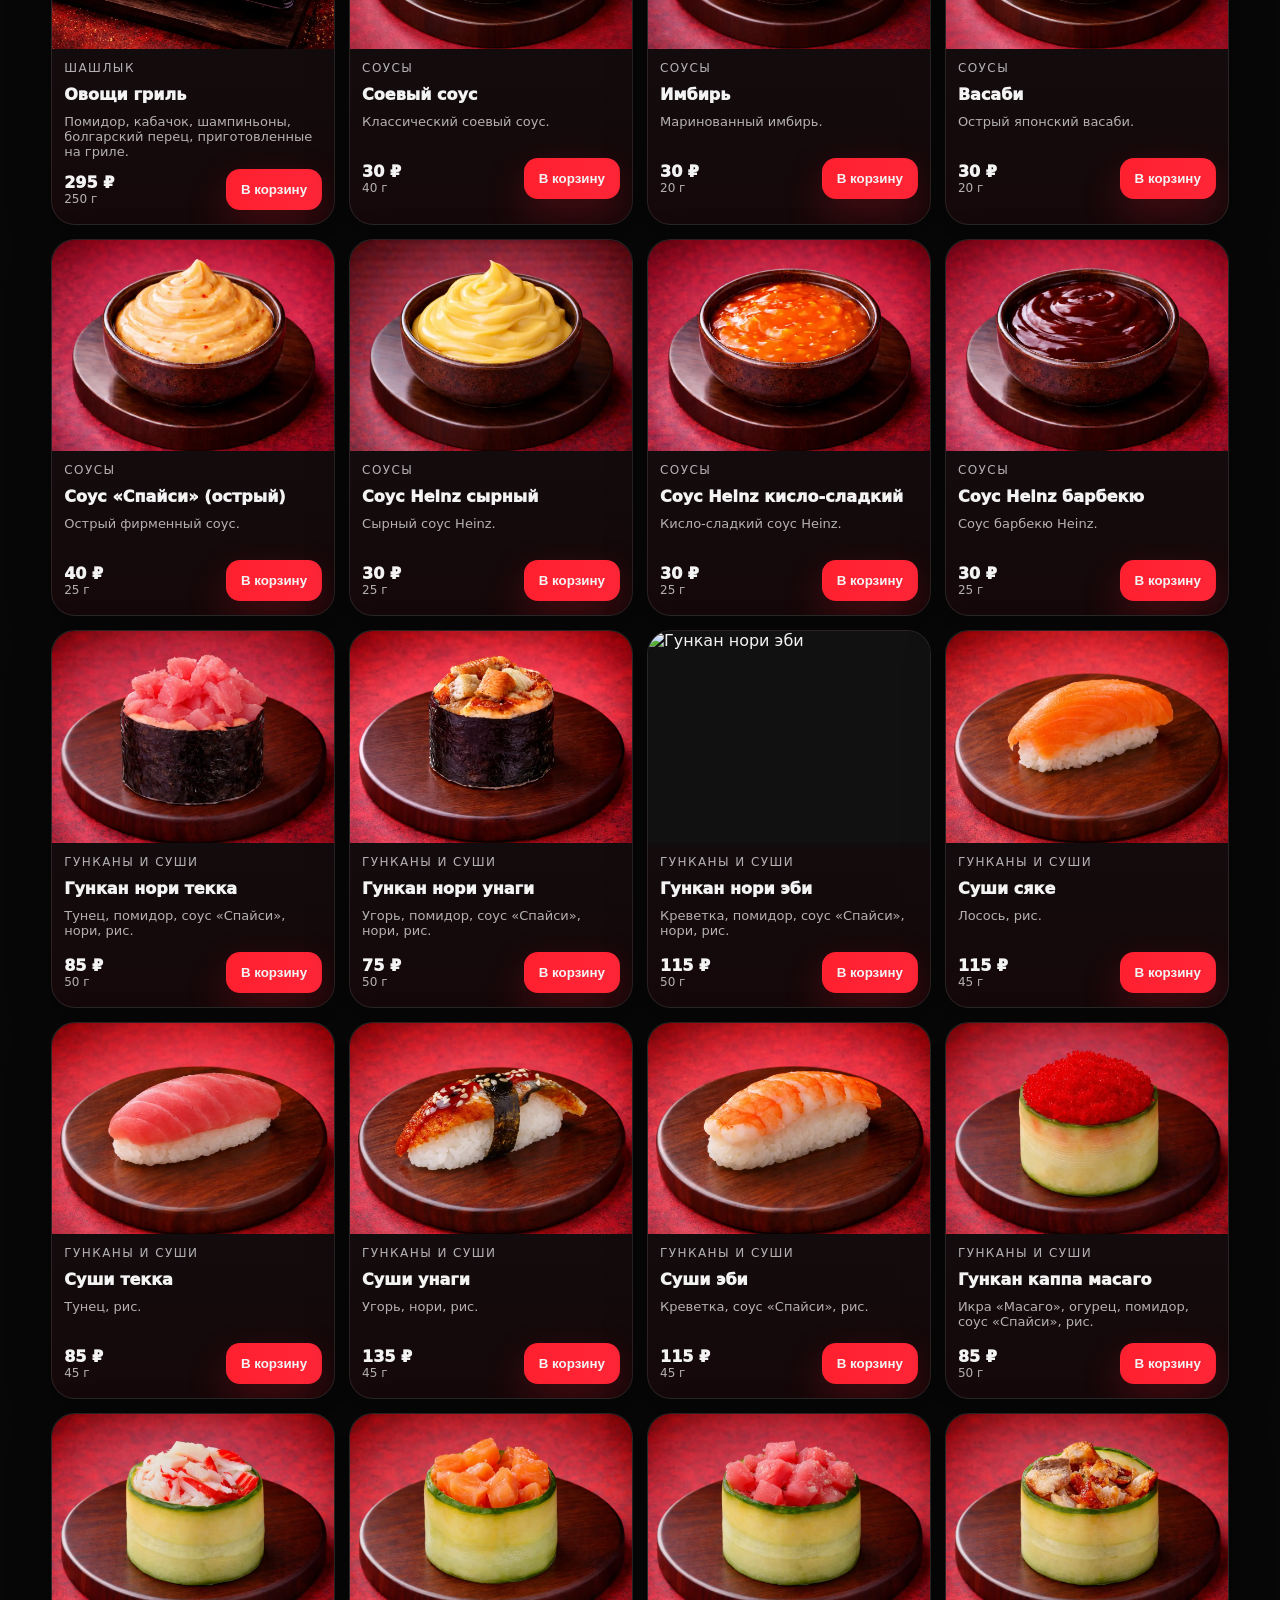
==== commit 15f46680: "Update index.html" ====
--- a/index.html
+++ b/index.html
@@ -243,8 +243,8 @@
               <a class="contactCard__value" href="tel:+79228863605">+7 (922) 886-36-05</a>
             </div>
             <div class="contactCard">
-              <!--<div class="contactCard__label">Телефон</div>-->
-              <a class="contactCard__value" href="https://vk.com/sushidza56">ВКонтакте</a>
+              <div class="contactCard__label">ВКонтакте</div>
+              <a class="contactCard__value" href="https://vk.com/sushidza56">@sushidza56</a>
             </div>
           </div>
         </div>
